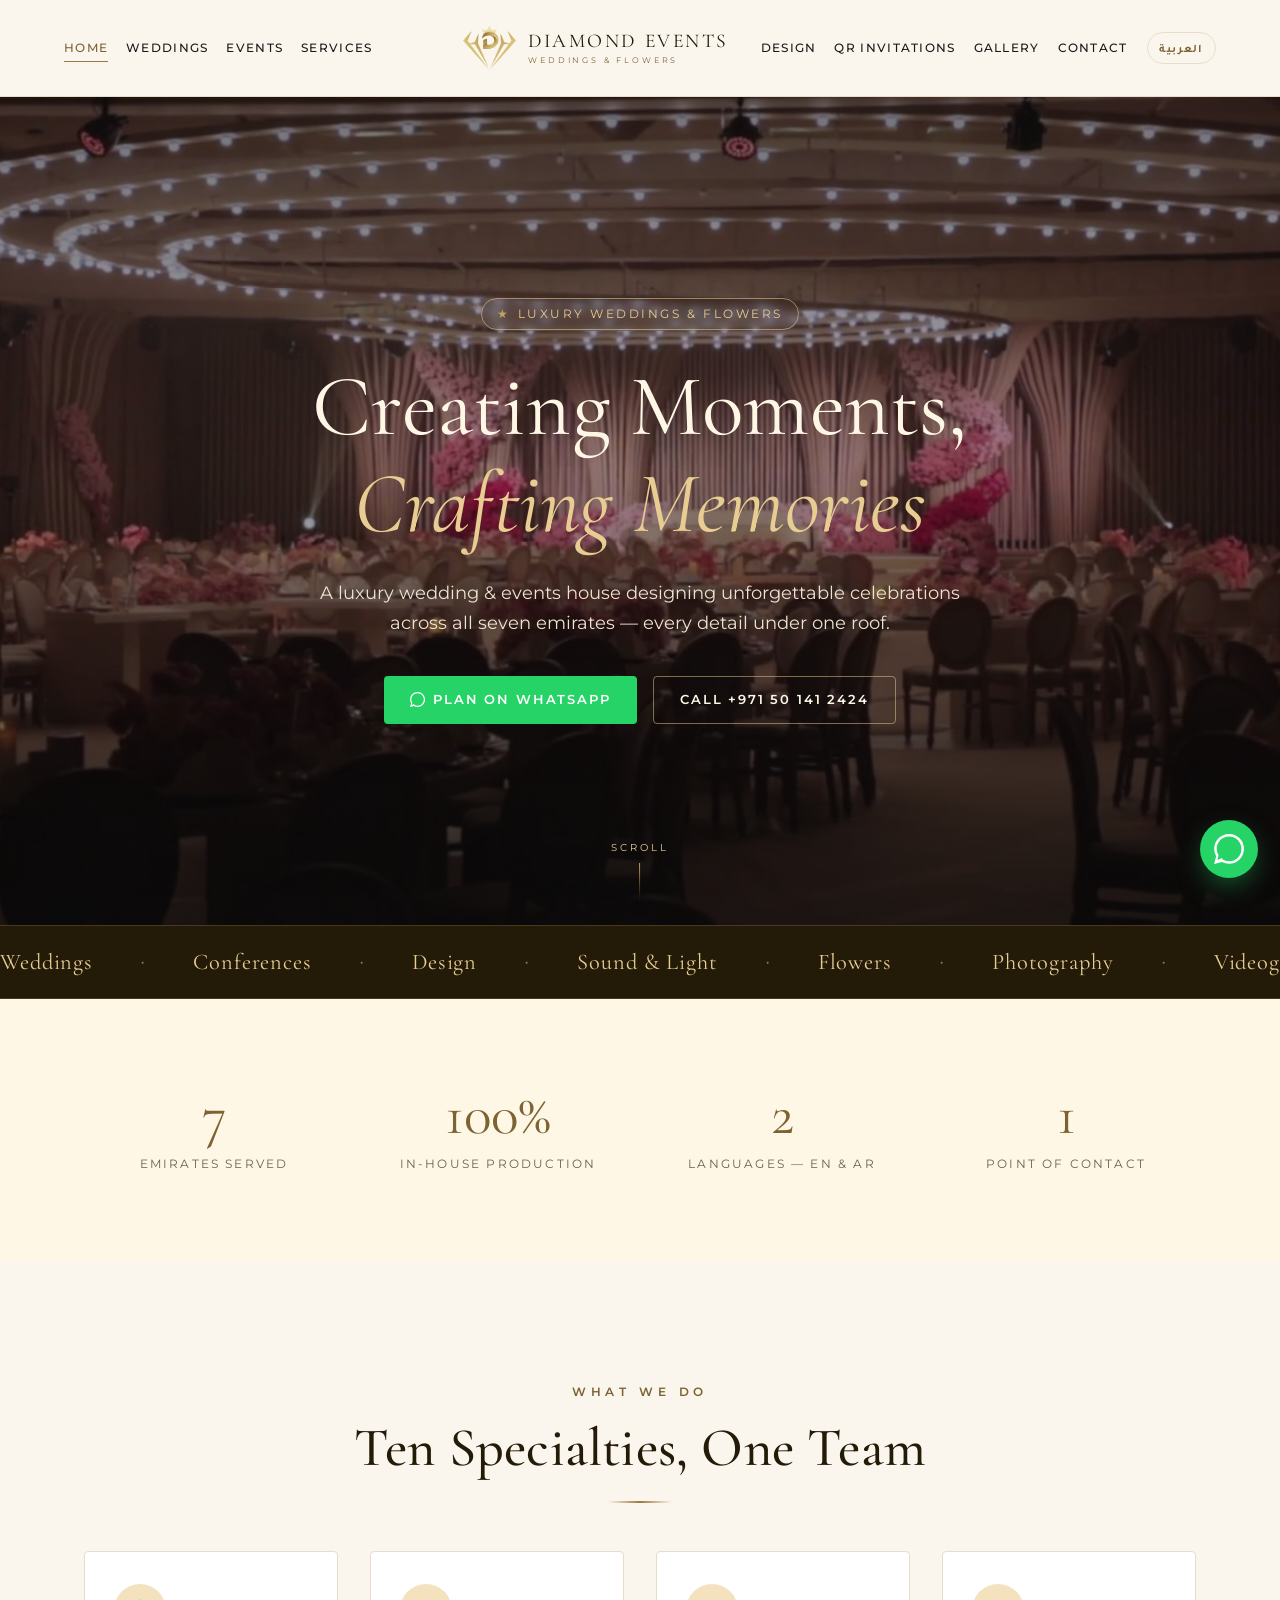
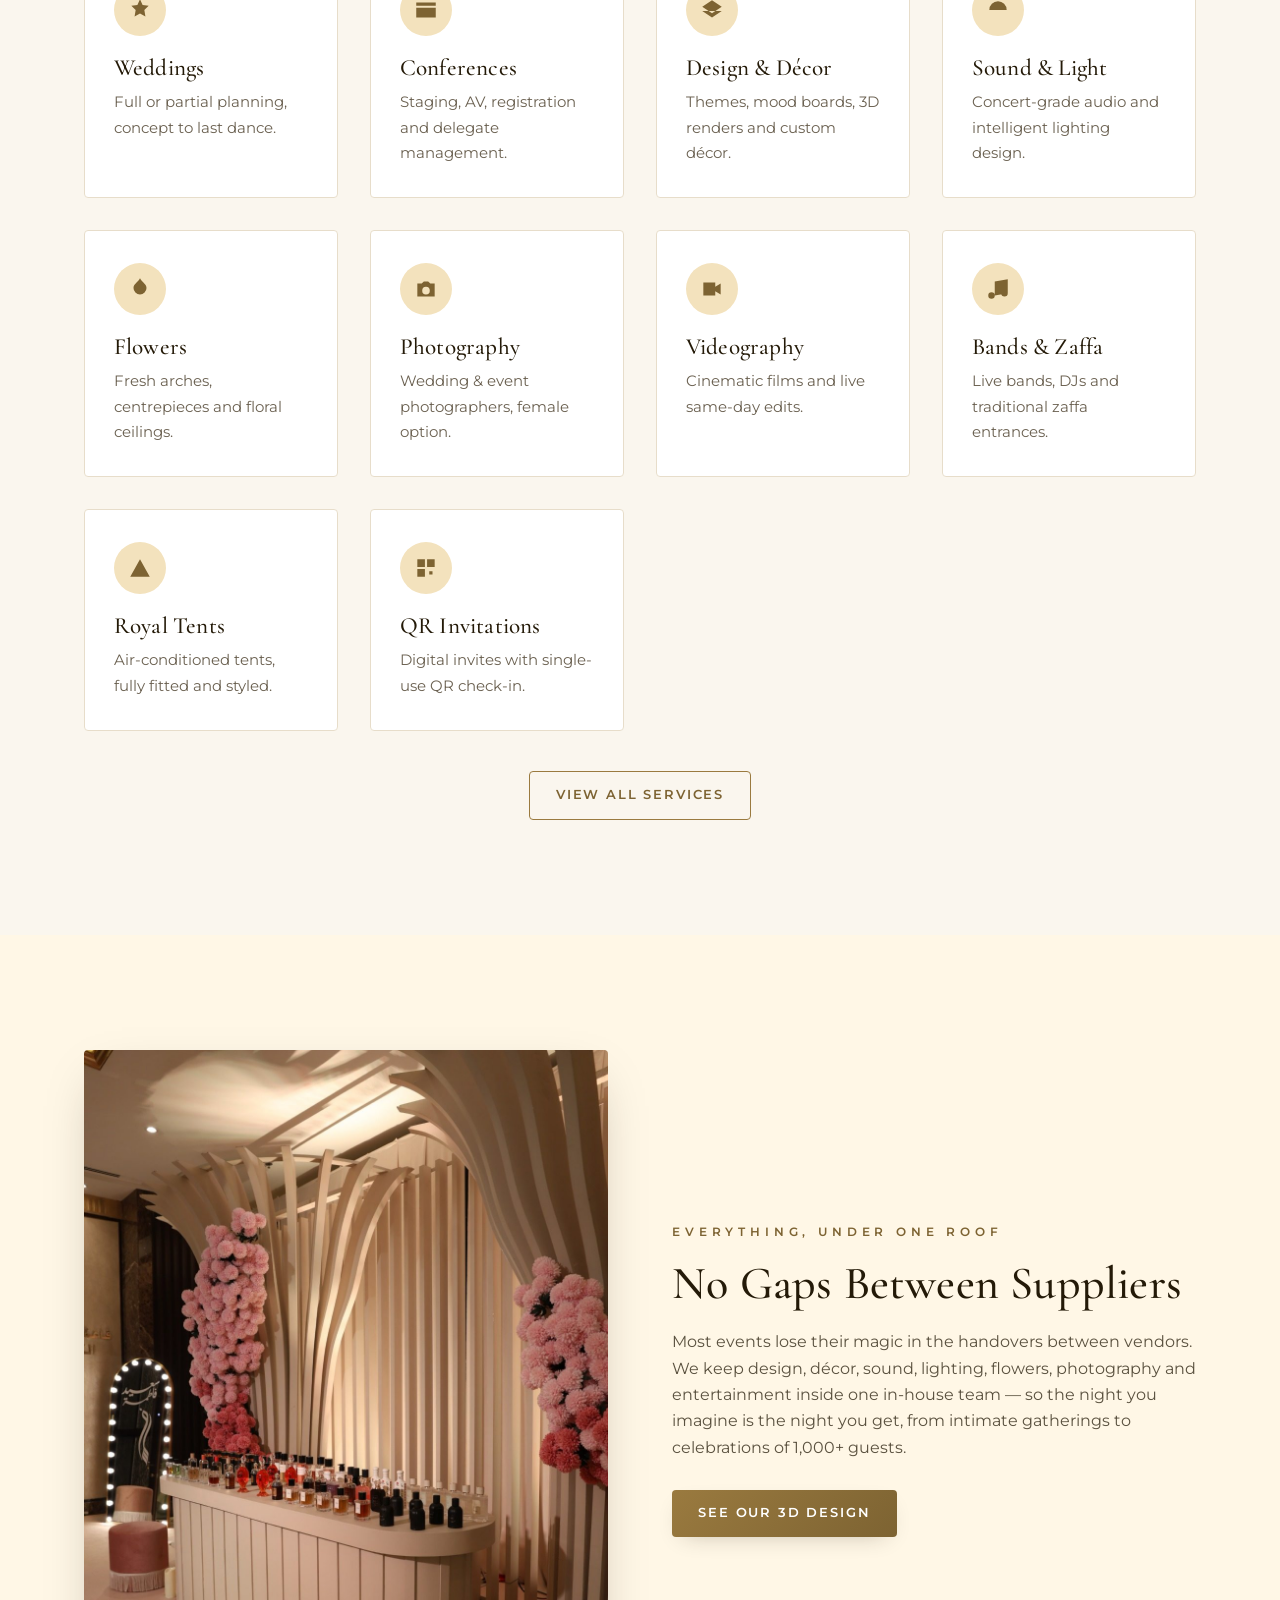
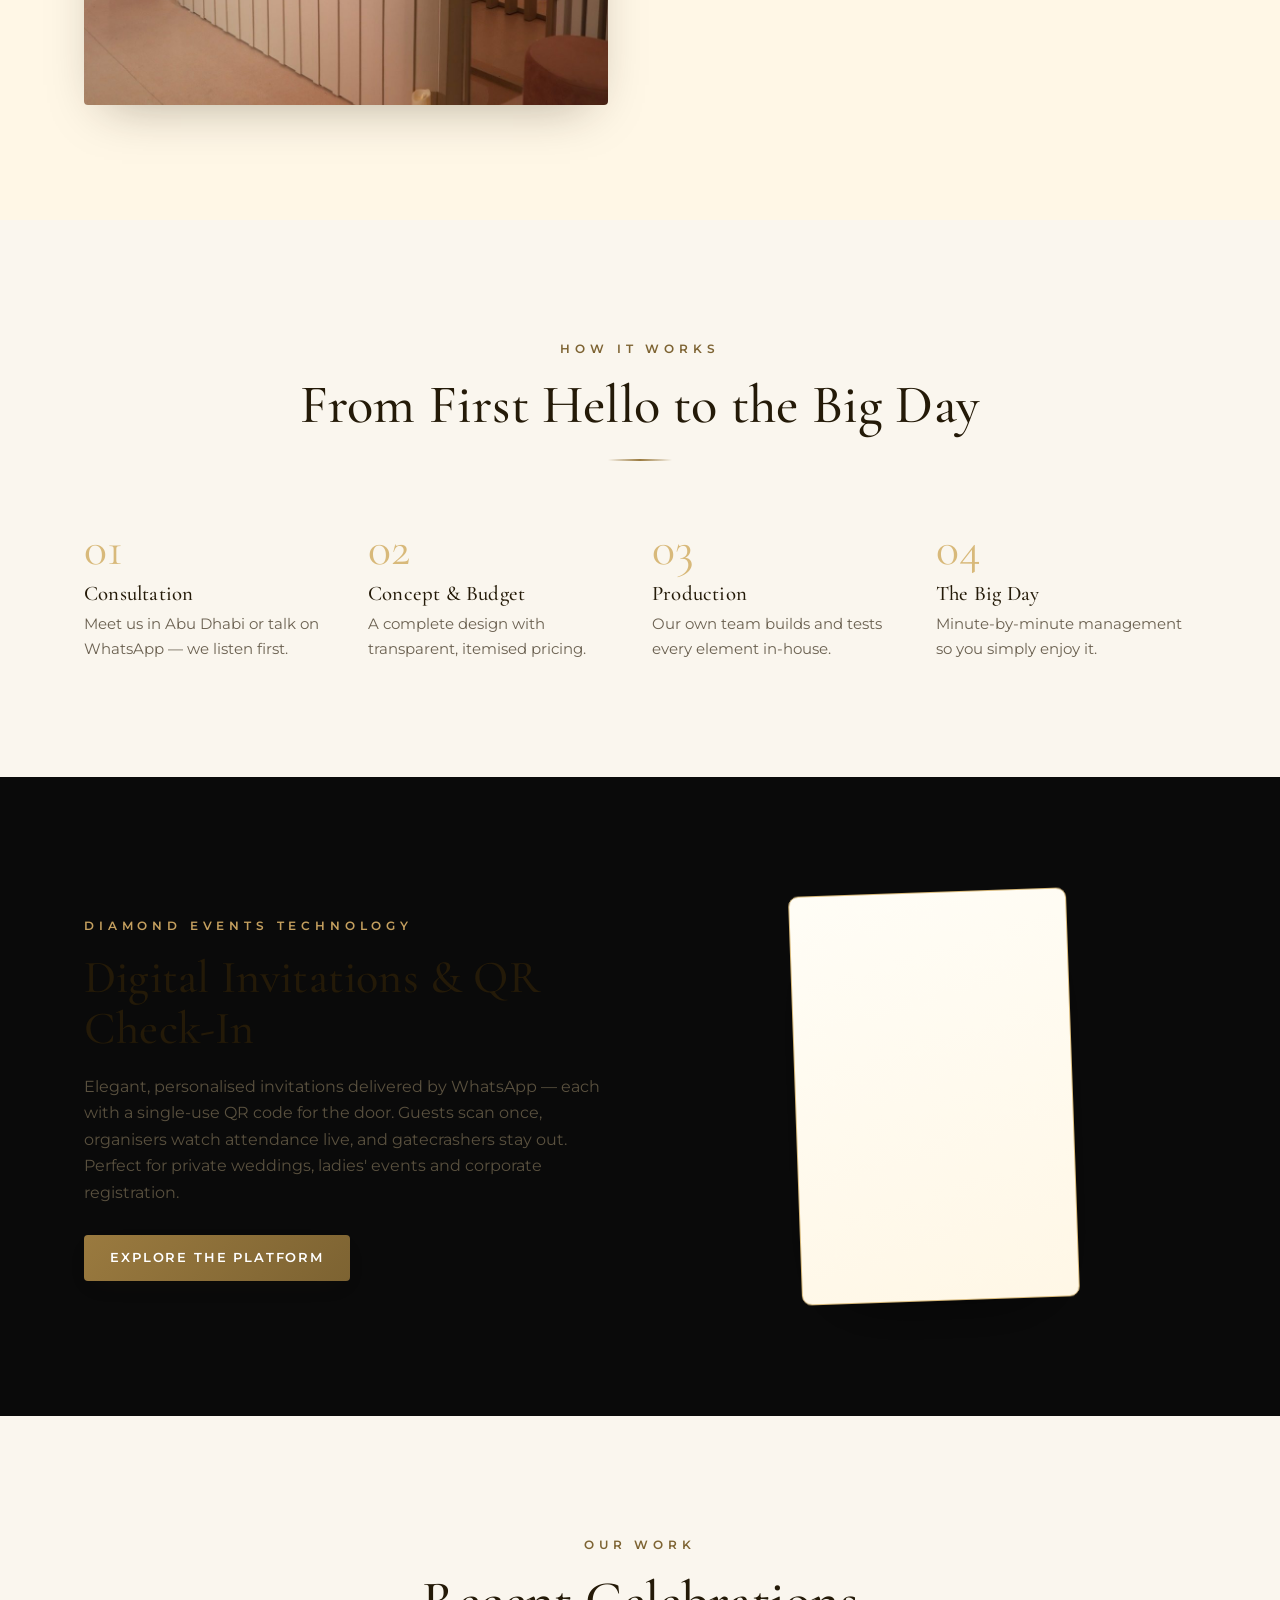
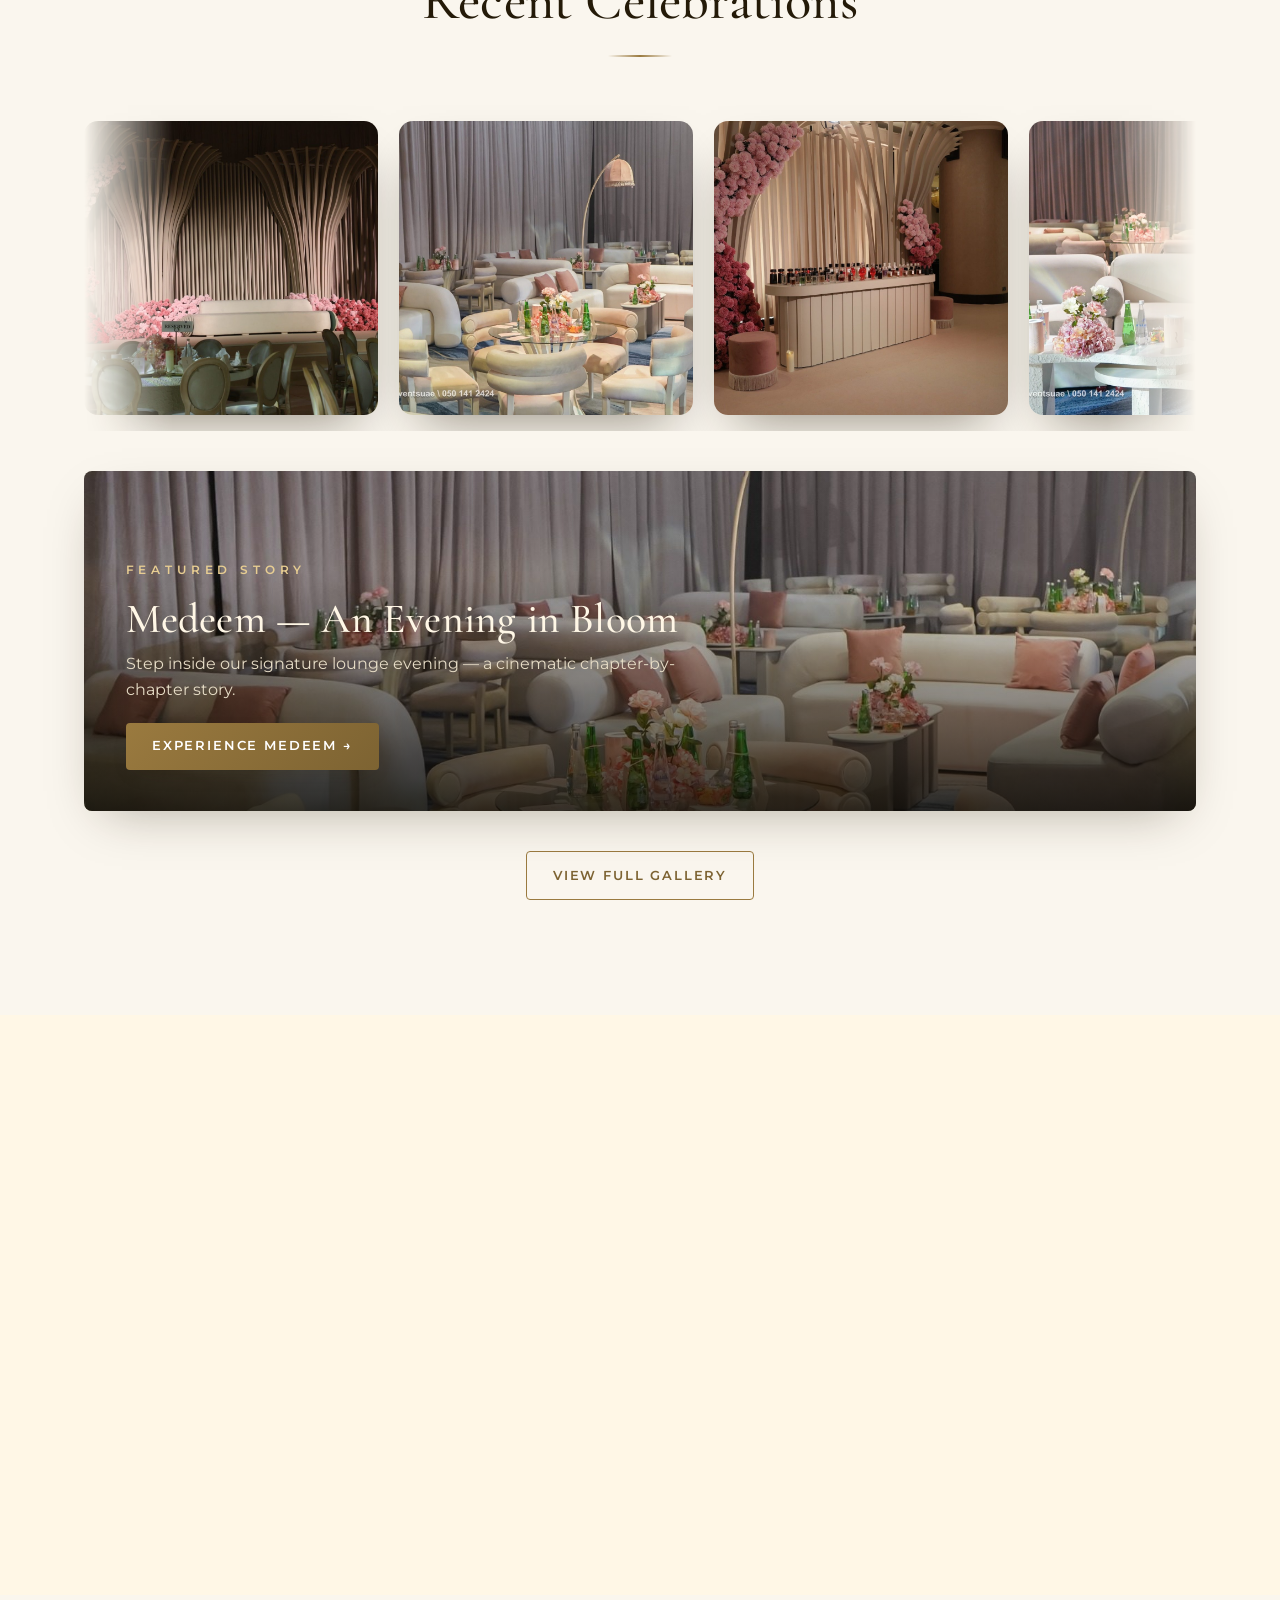
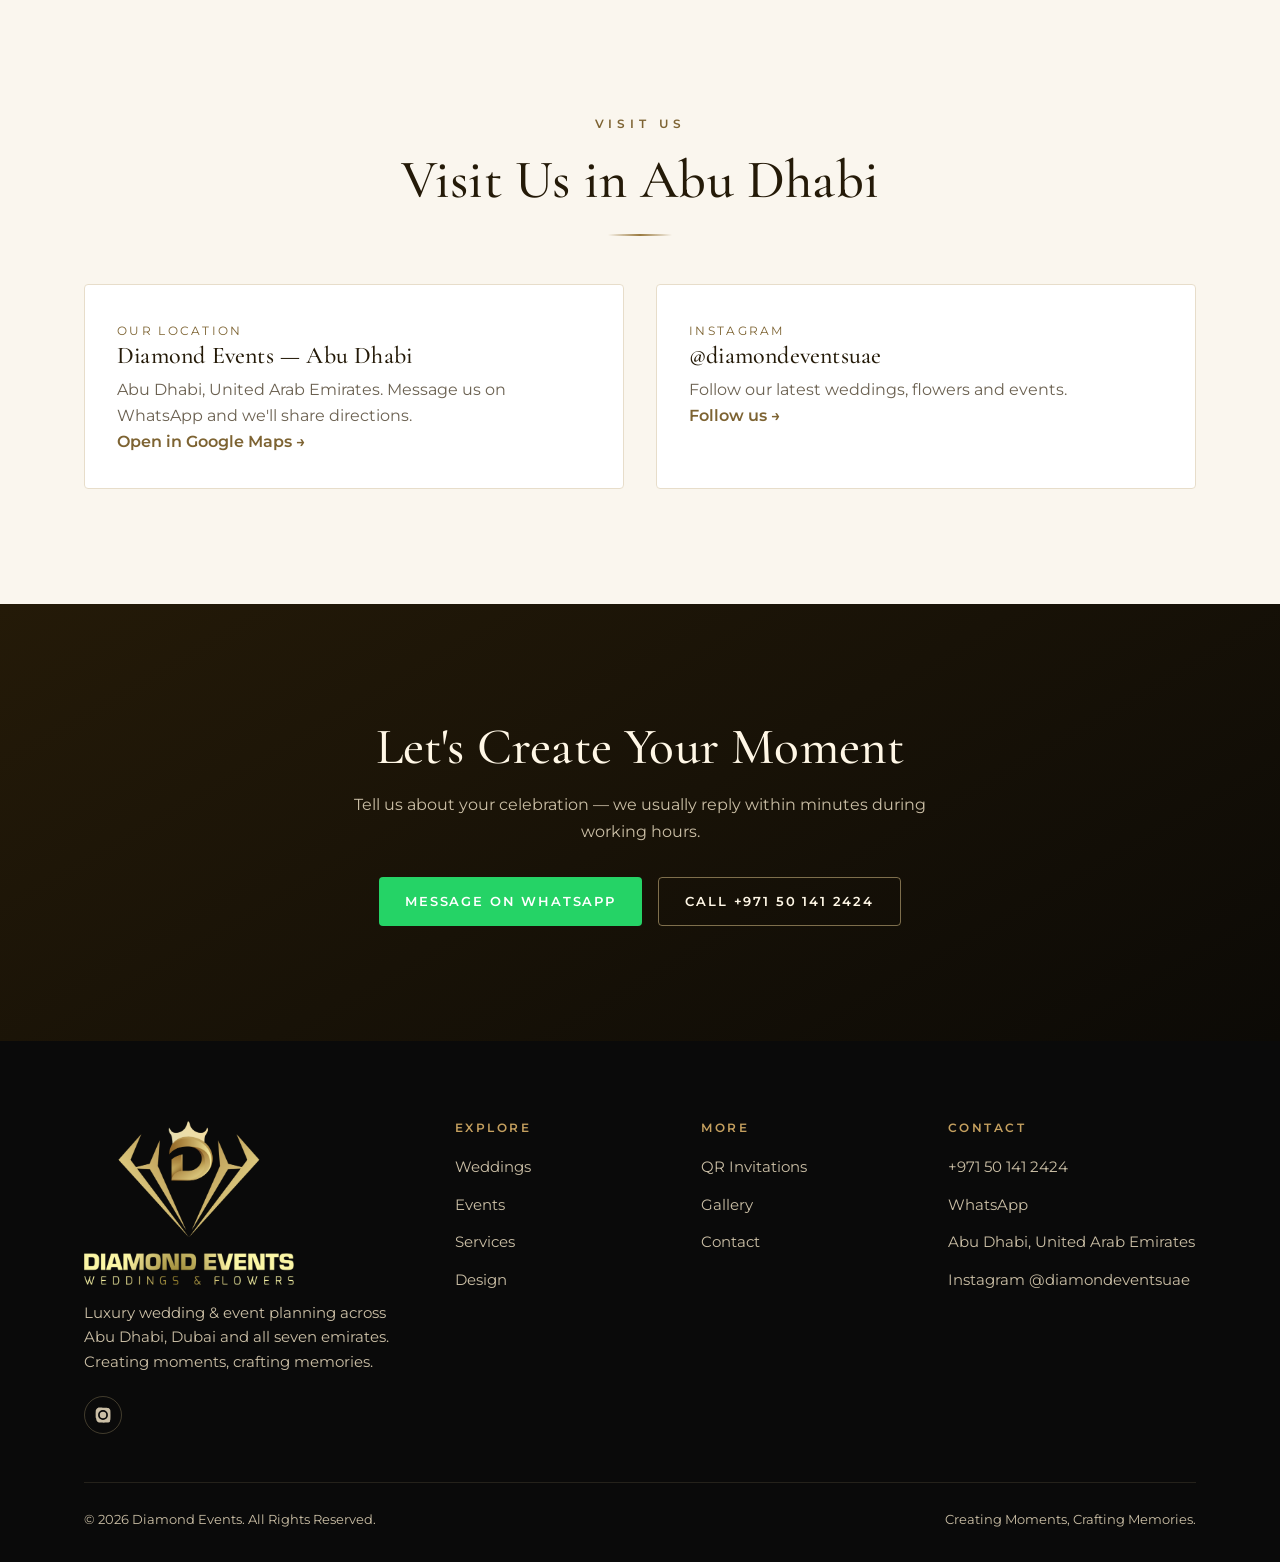
==== index.html @ 6c9101d2 "Photo reel, services showcase, contact number update - Update phone/WhatsApp everywhere to +971 50 1" ====
<!DOCTYPE html>
<html lang="en" dir="ltr">
<head>
  <meta charset="UTF-8">
  <meta name="viewport" content="width=device-width, initial-scale=1.0">
  <title>Diamond Events | Luxury Weddings & Flowers — Abu Dhabi & Dubai</title>
  <meta name="description" content="Diamond Events is a luxury wedding & events house — full planning, design, décor, flowers, sound & light, entertainment and royal tents across the UAE. Call or WhatsApp today.">
  <meta property="og:title" content="Diamond Events | Luxury Weddings & Flowers">
  <meta property="og:description" content="Creating moments, crafting memories. Luxury weddings & events across the UAE.">
  <meta property="og:type" content="website">
  <link rel="preconnect" href="https://fonts.googleapis.com">
  <link rel="preconnect" href="https://fonts.gstatic.com" crossorigin>
  <link href="https://fonts.googleapis.com/css2?family=Cormorant+Garamond:ital,wght@0,300;0,400;0,500;0,600;1,300;1,400&family=Montserrat:wght@300;400;500;600;700&family=Amiri:ital,wght@0,400;0,700;1,400&family=Tajawal:wght@300;400;500;700&display=swap" rel="stylesheet">
  <link rel="icon" type="image/png" href="assets/img/logo/favicon.png">
  <link rel="stylesheet" href="assets/css/styles.css">
</head>
<body>

  <!-- ============================ HEADER ============================ -->
  <header class="header">
    <div class="container header__inner">
      <nav class="nav nav--left" aria-label="Primary left">
        <ul class="nav__list">
          <li><a class="nav__link" href="index.html" aria-current="page" data-ar><span class="lang-en">Home</span><span class="lang-ar">الرئيسية</span></a></li>
          <li><a class="nav__link" href="weddings.html" data-ar><span class="lang-en">Weddings</span><span class="lang-ar">حفلات الزفاف</span></a></li>
          <li><a class="nav__link" href="events.html" data-ar><span class="lang-en">Events</span><span class="lang-ar">المناسبات</span></a></li>
          <li><a class="nav__link" href="services.html" data-ar><span class="lang-en">Services</span><span class="lang-ar">الخدمات</span></a></li>
        </ul>
      </nav>

      <a class="brand" href="index.html" aria-label="Diamond Events home">
        <img class="brand__logo" src="assets/img/logo/logo-mark.png" alt="Diamond Events">
        <span class="brand__text">
          <span class="brand__word">Diamond Events</span>
          <span class="brand__tag" data-ar><span class="lang-en">Weddings &amp; Flowers</span><span class="lang-ar">للمناسبات والزهور</span></span>
        </span>
      </a>

      <nav class="nav nav--right" aria-label="Primary right">
        <ul class="nav__list">
          <li><a class="nav__link" href="design.html" data-ar><span class="lang-en">Design</span><span class="lang-ar">التصميم</span></a></li>
          <li><a class="nav__link" href="qr-invitations.html" data-ar><span class="lang-en">QR Invitations</span><span class="lang-ar">الدعوات الرقمية</span></a></li>
          <li><a class="nav__link" href="gallery.html" data-ar><span class="lang-en">Gallery</span><span class="lang-ar">المعرض</span></a></li>
          <li><a class="nav__link" href="contact.html" data-ar><span class="lang-en">Contact</span><span class="lang-ar">تواصل</span></a></li>
        </ul>
      </nav>

      <div class="header__actions">
        <button class="lang-toggle" data-lang-toggle aria-label="Switch language">العربية</button>
        <button class="nav-toggle" aria-label="Menu" aria-expanded="false"><span></span><span></span><span></span></button>
      </div>
    </div>
  </header>

  <!-- Mobile drawer -->
  <div class="nav-drawer" aria-label="Mobile navigation">
    <ul>
      <li><a href="index.html" data-ar><span class="lang-en">Home</span><span class="lang-ar">الرئيسية</span></a></li>
      <li><a href="weddings.html" data-ar><span class="lang-en">Weddings</span><span class="lang-ar">حفلات الزفاف</span></a></li>
      <li><a href="events.html" data-ar><span class="lang-en">Events</span><span class="lang-ar">المناسبات</span></a></li>
      <li><a href="services.html" data-ar><span class="lang-en">Services</span><span class="lang-ar">الخدمات</span></a></li>
      <li><a href="design.html" data-ar><span class="lang-en">Design</span><span class="lang-ar">التصميم</span></a></li>
      <li><a href="qr-invitations.html" data-ar><span class="lang-en">QR Invitations</span><span class="lang-ar">الدعوات الرقمية</span></a></li>
      <li><a href="gallery.html" data-ar><span class="lang-en">Gallery</span><span class="lang-ar">المعرض</span></a></li>
      <li><a href="contact.html" data-ar><span class="lang-en">Contact</span><span class="lang-ar">تواصل</span></a></li>
    </ul>
  </div>

  <!-- ============================ HERO ============================ -->
  <section class="hero">
    <div class="hero__media">
      <video autoplay muted loop playsinline poster="assets/img/hero/hero-poster.jpg">
        <source src="assets/video/hero.mp4" type="video/mp4">
      </video>
    </div>
    <div class="container hero__inner">
      <span class="hero__badge" data-ar><span class="lang-en">Luxury Weddings &amp; Flowers</span><span class="lang-ar">أعراس وزهور فاخرة</span></span>
      <h1 data-ar>
        <span class="lang-en">Creating Moments,<br><em>Crafting Memories</em></span>
        <span class="lang-ar">نصنع اللحظات،<br><em>ونحفظ الذكريات</em></span>
      </h1>
      <p class="hero__sub" data-ar>
        <span class="lang-en">A luxury wedding &amp; events house designing unforgettable celebrations across all seven emirates — every detail under one roof.</span>
        <span class="lang-ar">دار فاخرة لتنظيم حفلات الزفاف والمناسبات، نصمّم احتفالات لا تُنسى في جميع الإمارات السبع — كل التفاصيل تحت سقف واحد.</span>
      </p>
      <div class="cta-row">
        <a class="btn btn--whatsapp" href="https://wa.me/971501412424" target="_blank" rel="noopener">
          <svg class="icon" viewBox="0 0 24 24"><path d="M.057 24l1.687-6.163a11.867 11.867 0 01-1.587-5.945C.16 5.335 5.495 0 12.05 0a11.82 11.82 0 018.413 3.488 11.82 11.82 0 013.48 8.414c-.003 6.557-5.338 11.892-11.893 11.892a11.9 11.9 0 01-5.688-1.448L.057 24zm6.597-3.807c1.676.995 3.276 1.591 5.392 1.592 5.448 0 9.886-4.434 9.889-9.885.002-5.462-4.415-9.89-9.881-9.892-5.452 0-9.887 4.434-9.889 9.884a9.86 9.86 0 001.51 5.26l-.999 3.648 3.978-1.607z"/></svg>
          <span data-ar><span class="lang-en">Plan on WhatsApp</span><span class="lang-ar">خطّط عبر واتساب</span></span>
        </a>
        <a class="btn btn--light" href="tel:+971501412424">
          <span data-ar><span class="lang-en">Call +971 50 141 2424</span><span class="lang-ar">اتصل 2424 141 50 971+</span></span>
        </a>
      </div>
    </div>
    <span class="scroll-cue" data-ar><span class="lang-en">Scroll</span><span class="lang-ar">مرّر</span></span>
  </section>

  <!-- ============================ MARQUEE ============================ -->
  <div class="marquee" aria-hidden="true">
    <div class="marquee__track">
      <span class="marquee__item">Weddings</span><span class="marquee__item">Conferences</span><span class="marquee__item">Design</span><span class="marquee__item">Sound &amp; Light</span><span class="marquee__item">Flowers</span><span class="marquee__item">Photography</span><span class="marquee__item">Videography</span><span class="marquee__item">Zaffa &amp; Bands</span><span class="marquee__item">Royal Tents</span><span class="marquee__item">QR Invitations</span>
      <span class="marquee__item">Weddings</span><span class="marquee__item">Conferences</span><span class="marquee__item">Design</span><span class="marquee__item">Sound &amp; Light</span><span class="marquee__item">Flowers</span><span class="marquee__item">Photography</span><span class="marquee__item">Videography</span><span class="marquee__item">Zaffa &amp; Bands</span><span class="marquee__item">Royal Tents</span><span class="marquee__item">QR Invitations</span>
    </div>
  </div>

  <!-- ============================ STATS ============================ -->
  <section class="section section--tight bg-cream">
    <div class="container">
      <div class="stats">
        <div class="stat reveal"><div class="stat__num"><span data-count="7">7</span></div><div class="stat__label" data-ar><span class="lang-en">Emirates Served</span><span class="lang-ar">إمارات نخدمها</span></div></div>
        <div class="stat reveal"><div class="stat__num"><span data-count="100" data-suffix="%">100%</span></div><div class="stat__label" data-ar><span class="lang-en">In-House Production</span><span class="lang-ar">إنتاج داخلي</span></div></div>
        <div class="stat reveal"><div class="stat__num"><span data-count="2">2</span></div><div class="stat__label" data-ar><span class="lang-en">Languages — EN &amp; AR</span><span class="lang-ar">لغتان — عربي وإنجليزي</span></div></div>
        <div class="stat reveal"><div class="stat__num"><span data-count="1">1</span></div><div class="stat__label" data-ar><span class="lang-en">Point of Contact</span><span class="lang-ar">نقطة تواصل واحدة</span></div></div>
      </div>
    </div>
  </section>

  <!-- ============================ SERVICES GRID ============================ -->
  <section class="section" id="services">
    <div class="container">
      <div class="center reveal">
        <span class="eyebrow" data-ar><span class="lang-en">What We Do</span><span class="lang-ar">ماذا نقدّم</span></span>
        <h2 class="section-title" data-ar><span class="lang-en">Ten Specialties, One Team</span><span class="lang-ar">عشر تخصصات، فريق واحد</span></h2>
        <div class="divider"></div>
      </div>

      <div class="grid grid--4" style="margin-top:3rem">
        <!-- card template repeated -->
        <article class="card reveal"><div class="card__icon"><svg viewBox="0 0 24 24"><path d="M12 2l2.4 5.4L20 8l-4 4 1 6-5-2.8L7 18l1-6-4-4 5.6-.6z"/></svg></div><h3 data-ar><span class="lang-en">Weddings</span><span class="lang-ar">حفلات الزفاف</span></h3><p data-ar><span class="lang-en">Full or partial planning, concept to last dance.</span><span class="lang-ar">تخطيط كامل أو جزئي من الفكرة حتى آخر رقصة.</span></p></article>
        <article class="card reveal"><div class="card__icon"><svg viewBox="0 0 24 24"><path d="M3 5h18v3H3zm0 5h18v9H3z"/></svg></div><h3 data-ar><span class="lang-en">Conferences</span><span class="lang-ar">المؤتمرات</span></h3><p data-ar><span class="lang-en">Staging, AV, registration and delegate management.</span><span class="lang-ar">المنصات والصوتيات والتسجيل وإدارة الضيوف.</span></p></article>
        <article class="card reveal"><div class="card__icon"><svg viewBox="0 0 24 24"><path d="M12 3l9 6-9 6-9-6zM3 13l9 6 9-6"/></svg></div><h3 data-ar><span class="lang-en">Design &amp; Décor</span><span class="lang-ar">التصميم والديكور</span></h3><p data-ar><span class="lang-en">Themes, mood boards, 3D renders and custom décor.</span><span class="lang-ar">الثيمات واللوحات المزاجية والتصاميم ثلاثية الأبعاد.</span></p></article>
        <article class="card reveal"><div class="card__icon"><svg viewBox="0 0 24 24"><path d="M4 12a8 8 0 0116 0M7 12a5 5 0 0110 0M10 12a2 2 0 014 0"/></svg></div><h3 data-ar><span class="lang-en">Sound &amp; Light</span><span class="lang-ar">الصوت والإضاءة</span></h3><p data-ar><span class="lang-en">Concert-grade audio and intelligent lighting design.</span><span class="lang-ar">صوتيات احترافية وإضاءة ذكية متكاملة.</span></p></article>
        <article class="card reveal"><div class="card__icon"><svg viewBox="0 0 24 24"><path d="M12 2c2 4 6 5 6 9a6 6 0 01-12 0c0-4 4-5 6-9z"/></svg></div><h3 data-ar><span class="lang-en">Flowers</span><span class="lang-ar">الزهور</span></h3><p data-ar><span class="lang-en">Fresh arches, centrepieces and floral ceilings.</span><span class="lang-ar">أقواس ومنسقات وأسقف من الزهور الطبيعية.</span></p></article>
        <article class="card reveal"><div class="card__icon"><svg viewBox="0 0 24 24"><path d="M4 7h4l2-2h4l2 2h4v12H4zM12 17a3.5 3.5 0 100-7 3.5 3.5 0 000 7z"/></svg></div><h3 data-ar><span class="lang-en">Photography</span><span class="lang-ar">التصوير</span></h3><p data-ar><span class="lang-en">Wedding &amp; event photographers, female option.</span><span class="lang-ar">مصورون للأعراس والمناسبات، مع خيار مصوّرات.</span></p></article>
        <article class="card reveal"><div class="card__icon"><svg viewBox="0 0 24 24"><path d="M4 6h11v12H4zM15 10l5-3v10l-5-3z"/></svg></div><h3 data-ar><span class="lang-en">Videography</span><span class="lang-ar">التصوير المرئي</span></h3><p data-ar><span class="lang-en">Cinematic films and live same-day edits.</span><span class="lang-ar">أفلام سينمائية ومونتاج فوري يُعرض في الحفل.</span></p></article>
        <article class="card reveal"><div class="card__icon"><svg viewBox="0 0 24 24"><path d="M9 18V5l12-2v13M9 18a3 3 0 11-6 0 3 3 0 016 0zm12-2a3 3 0 11-6 0 3 3 0 016 0z"/></svg></div><h3 data-ar><span class="lang-en">Bands &amp; Zaffa</span><span class="lang-ar">الفرق والزفّة</span></h3><p data-ar><span class="lang-en">Live bands, DJs and traditional zaffa entrances.</span><span class="lang-ar">فرق حية ودي جي وزفّات تقليدية مميزة.</span></p></article>
        <article class="card reveal"><div class="card__icon"><svg viewBox="0 0 24 24"><path d="M3 20l9-16 9 16zM12 8v6"/></svg></div><h3 data-ar><span class="lang-en">Royal Tents</span><span class="lang-ar">الخيام الملكية</span></h3><p data-ar><span class="lang-en">Air-conditioned tents, fully fitted and styled.</span><span class="lang-ar">خيام مكيّفة مجهّزة ومنسّقة بالكامل.</span></p></article>
        <article class="card reveal"><div class="card__icon"><svg viewBox="0 0 24 24"><path d="M4 4h7v7H4zm9 0h7v7h-7zM4 13h7v7H4zm11 2h3v3h-3z"/></svg></div><h3 data-ar><span class="lang-en">QR Invitations</span><span class="lang-ar">الدعوات الرقمية</span></h3><p data-ar><span class="lang-en">Digital invites with single-use QR check-in.</span><span class="lang-ar">دعوات رقمية برموز دخول تُستخدم مرة واحدة.</span></p></article>
      </div>
      <div class="center" style="margin-top:2.5rem">
        <a class="btn btn--ghost" href="services.html" data-ar><span class="lang-en">View All Services</span><span class="lang-ar">عرض كل الخدمات</span></a>
      </div>
    </div>
  </section>

  <!-- ============================ UNDER ONE ROOF ============================ -->
  <section class="section bg-cream">
    <div class="container split">
      <div class="split__media reveal"><img src="assets/img/gallery/beach-rotana/beach-rotana-02.jpg" alt="Floral arch and favours bar styled by Diamond Events at Beach Rotana" loading="lazy"></div>
      <div class="reveal">
        <span class="eyebrow" data-ar><span class="lang-en">Everything, Under One Roof</span><span class="lang-ar">كل شيء تحت سقف واحد</span></span>
        <h2 data-ar><span class="lang-en">No Gaps Between Suppliers</span><span class="lang-ar">لا فجوات بين المورّدين</span></h2>
        <p data-ar>
          <span class="lang-en">Most events lose their magic in the handovers between vendors. We keep design, décor, sound, lighting, flowers, photography and entertainment inside one in-house team — so the night you imagine is the night you get, from intimate gatherings to celebrations of 1,000+ guests.</span>
          <span class="lang-ar">تفقد معظم المناسبات سحرها في الانتقال بين المورّدين. نحتفظ بالتصميم والديكور والصوت والإضاءة والزهور والتصوير والترفيه ضمن فريق واحد — لتكون الليلة التي تتخيّلها هي الليلة التي تعيشها، من اللقاءات الصغيرة إلى احتفالات تتجاوز 1000 ضيف.</span>
        </p>
        <div class="cta-row" style="margin-top:1.8rem">
          <a class="btn btn--gold" href="design.html" data-ar><span class="lang-en">See Our 3D Design</span><span class="lang-ar">شاهد التصميم ثلاثي الأبعاد</span></a>
        </div>
      </div>
    </div>
  </section>

  <!-- ============================ HOW IT WORKS ============================ -->
  <section class="section">
    <div class="container">
      <div class="center reveal">
        <span class="eyebrow" data-ar><span class="lang-en">How It Works</span><span class="lang-ar">كيف نعمل</span></span>
        <h2 class="section-title" data-ar><span class="lang-en">From First Hello to the Big Day</span><span class="lang-ar">من أول لقاء حتى اليوم الكبير</span></h2>
        <div class="divider"></div>
      </div>
      <div class="steps" style="margin-top:3rem">
        <div class="step reveal"><h3 data-ar><span class="lang-en">Consultation</span><span class="lang-ar">الاستشارة</span></h3><p data-ar><span class="lang-en">Meet us in Abu Dhabi or talk on WhatsApp — we listen first.</span><span class="lang-ar">قابلنا في أبوظبي أو عبر واتساب — نستمع إليك أولاً.</span></p></div>
        <div class="step reveal"><h3 data-ar><span class="lang-en">Concept &amp; Budget</span><span class="lang-ar">الفكرة والميزانية</span></h3><p data-ar><span class="lang-en">A complete design with transparent, itemised pricing.</span><span class="lang-ar">تصميم متكامل بأسعار شفافة ومفصّلة.</span></p></div>
        <div class="step reveal"><h3 data-ar><span class="lang-en">Production</span><span class="lang-ar">التنفيذ</span></h3><p data-ar><span class="lang-en">Our own team builds and tests every element in-house.</span><span class="lang-ar">فريقنا يبني ويختبر كل عنصر داخلياً.</span></p></div>
        <div class="step reveal"><h3 data-ar><span class="lang-en">The Big Day</span><span class="lang-ar">اليوم الكبير</span></h3><p data-ar><span class="lang-en">Minute-by-minute management so you simply enjoy it.</span><span class="lang-ar">إدارة دقيقة بدقيقة لتستمتع أنت فقط.</span></p></div>
      </div>
    </div>
  </section>

  <!-- ============================ QR FEATURE ============================ -->
  <section class="section bg-dark">
    <div class="container split split--rev">
      <div class="split__media reveal" style="aspect-ratio:auto;box-shadow:none;overflow:visible;display:grid;place-items:center">
        <div class="invite-card" style="transform:rotate(-2deg)">
          <img class="mark" src="assets/img/logo/logo-mark.png" alt="">
          <div class="inv-eyebrow" data-ar><span class="lang-en">You Are Invited</span><span class="lang-ar">أنتم مدعوون</span></div>
          <h4>Sara &amp; Ahmed</h4>
          <div class="inv-date" data-ar><span class="lang-en">Thursday · 8:00 PM · Abu Dhabi</span><span class="lang-ar">الخميس · ٨ مساءً · أبوظبي</span></div>
          <img class="inv-qr" src="assets/img/qr/demo-qr.png" alt="Demo QR invitation code — scan to message Diamond Events" loading="lazy">
          <div class="inv-note" data-ar><span class="lang-en">Scans once. Then it's done.</span><span class="lang-ar">يُمسح مرة واحدة فقط.</span></div>
        </div>
      </div>
      <div class="reveal">
        <span class="eyebrow" data-ar><span class="lang-en">Diamond Events Technology</span><span class="lang-ar">تقنية دايموند إيفنتس</span></span>
        <h2 data-ar><span class="lang-en">Digital Invitations &amp; QR Check-In</span><span class="lang-ar">دعوات رقمية وتسجيل دخول بالرمز</span></h2>
        <p data-ar>
          <span class="lang-en">Elegant, personalised invitations delivered by WhatsApp — each with a single-use QR code for the door. Guests scan once, organisers watch attendance live, and gatecrashers stay out. Perfect for private weddings, ladies' events and corporate registration.</span>
          <span class="lang-ar">دعوات أنيقة ومخصّصة تُرسل عبر واتساب — لكل دعوة رمز QR يُستخدم مرة واحدة عند الباب. يمسح الضيوف الرمز مرة واحدة، ويتابع المنظّمون الحضور مباشرة. مثالية لحفلات الزفاف الخاصة وحفلات السيدات وتسجيل الشركات.</span>
        </p>
        <div class="cta-row" style="margin-top:1.8rem">
          <a class="btn btn--gold" href="qr-invitations.html" data-ar><span class="lang-en">Explore the Platform</span><span class="lang-ar">اكتشف المنصة</span></a>
        </div>
      </div>
    </div>
  </section>

  <!-- ============================ PORTFOLIO ============================ -->
  <section class="section">
    <div class="container">
      <div class="center reveal">
        <span class="eyebrow" data-ar><span class="lang-en">Our Work</span><span class="lang-ar">أعمالنا</span></span>
        <h2 class="section-title" data-ar><span class="lang-en">Recent Celebrations</span><span class="lang-ar">احتفالات حديثة</span></h2>
        <div class="divider"></div>
      </div>
      <div class="reel reveal" style="margin-top:3rem" aria-label="Portfolio film strip">
        <div class="reel__track"><div class="reel__item"><img src="assets/img/gallery/beach-rotana/beach-rotana-01.jpg" alt="Diamond Events celebration" loading="lazy"></div><div class="reel__item"><img src="assets/img/gallery/medeem/medeem-12.jpg" alt="Diamond Events celebration" loading="lazy"></div><div class="reel__item"><img src="assets/img/gallery/beach-rotana/beach-rotana-08.jpg" alt="Diamond Events celebration" loading="lazy"></div><div class="reel__item"><img src="assets/img/gallery/medeem/medeem-02.jpg" alt="Diamond Events celebration" loading="lazy"></div><div class="reel__item"><img src="assets/img/gallery/beach-rotana/beach-rotana-12.jpg" alt="Diamond Events celebration" loading="lazy"></div><div class="reel__item"><img src="assets/img/gallery/medeem/medeem-05.jpg" alt="Diamond Events celebration" loading="lazy"></div><div class="reel__item"><img src="assets/img/gallery/beach-rotana/beach-rotana-04.jpg" alt="Diamond Events celebration" loading="lazy"></div><div class="reel__item"><img src="assets/img/gallery/medeem/medeem-01.jpg" alt="Diamond Events celebration" loading="lazy"></div><div class="reel__item"><img src="assets/img/gallery/beach-rotana/beach-rotana-13.jpg" alt="Diamond Events celebration" loading="lazy"></div><div class="reel__item"><img src="assets/img/gallery/medeem/medeem-04.jpg" alt="Diamond Events celebration" loading="lazy"></div><div class="reel__item"><img src="assets/img/gallery/beach-rotana/beach-rotana-06.jpg" alt="Diamond Events celebration" loading="lazy"></div><div class="reel__item"><img src="assets/img/gallery/medeem/medeem-08.jpg" alt="Diamond Events celebration" loading="lazy"></div><div class="reel__item"><img src="assets/img/gallery/beach-rotana/beach-rotana-20.jpg" alt="Diamond Events celebration" loading="lazy"></div><div class="reel__item"><img src="assets/img/gallery/medeem/medeem-11.jpg" alt="Diamond Events celebration" loading="lazy"></div><div class="reel__item"><img src="assets/img/gallery/beach-rotana/beach-rotana-14.jpg" alt="Diamond Events celebration" loading="lazy"></div><div class="reel__item"><img src="assets/img/gallery/medeem/medeem-13.jpg" alt="Diamond Events celebration" loading="lazy"></div><div class="reel__item"><img src="assets/img/gallery/beach-rotana/beach-rotana-01.jpg" alt="Diamond Events celebration" loading="lazy"></div><div class="reel__item"><img src="assets/img/gallery/medeem/medeem-12.jpg" alt="Diamond Events celebration" loading="lazy"></div><div class="reel__item"><img src="assets/img/gallery/beach-rotana/beach-rotana-08.jpg" alt="Diamond Events celebration" loading="lazy"></div><div class="reel__item"><img src="assets/img/gallery/medeem/medeem-02.jpg" alt="Diamond Events celebration" loading="lazy"></div><div class="reel__item"><img src="assets/img/gallery/beach-rotana/beach-rotana-12.jpg" alt="Diamond Events celebration" loading="lazy"></div><div class="reel__item"><img src="assets/img/gallery/medeem/medeem-05.jpg" alt="Diamond Events celebration" loading="lazy"></div><div class="reel__item"><img src="assets/img/gallery/beach-rotana/beach-rotana-04.jpg" alt="Diamond Events celebration" loading="lazy"></div><div class="reel__item"><img src="assets/img/gallery/medeem/medeem-01.jpg" alt="Diamond Events celebration" loading="lazy"></div><div class="reel__item"><img src="assets/img/gallery/beach-rotana/beach-rotana-13.jpg" alt="Diamond Events celebration" loading="lazy"></div><div class="reel__item"><img src="assets/img/gallery/medeem/medeem-04.jpg" alt="Diamond Events celebration" loading="lazy"></div><div class="reel__item"><img src="assets/img/gallery/beach-rotana/beach-rotana-06.jpg" alt="Diamond Events celebration" loading="lazy"></div><div class="reel__item"><img src="assets/img/gallery/medeem/medeem-08.jpg" alt="Diamond Events celebration" loading="lazy"></div><div class="reel__item"><img src="assets/img/gallery/beach-rotana/beach-rotana-20.jpg" alt="Diamond Events celebration" loading="lazy"></div><div class="reel__item"><img src="assets/img/gallery/medeem/medeem-11.jpg" alt="Diamond Events celebration" loading="lazy"></div><div class="reel__item"><img src="assets/img/gallery/beach-rotana/beach-rotana-14.jpg" alt="Diamond Events celebration" loading="lazy"></div><div class="reel__item"><img src="assets/img/gallery/medeem/medeem-13.jpg" alt="Diamond Events celebration" loading="lazy"></div></div>
      </div>
      <a class="story-banner reveal" href="medeem.html" style="margin-top:2.5rem">
        <img src="assets/img/gallery/medeem/medeem-12.jpg" alt="Medeem lounge by Diamond Events" loading="lazy">
        <div class="story-banner__body">
          <span class="eyebrow" style="color:var(--gold-pale)" data-ar><span class="lang-en">Featured Story</span><span class="lang-ar">القصة المميزة</span></span>
          <h3 data-ar><span class="lang-en">Medeem — An Evening in Bloom</span><span class="lang-ar">Medeem — أمسية تتفتّح</span></h3>
          <p data-ar><span class="lang-en">Step inside our signature lounge evening — a cinematic chapter-by-chapter story.</span><span class="lang-ar">ادخل إلى أمسيتنا المميزة — قصة سينمائية تُروى فصلاً بفصل.</span></p>
          <span class="btn btn--gold" data-ar><span class="lang-en">Experience Medeem →</span><span class="lang-ar">عش تجربة Medeem ←</span></span>
        </div>
      </a>
      <div class="center" style="margin-top:2.5rem">
        <a class="btn btn--ghost" href="gallery.html" data-ar><span class="lang-en">View Full Gallery</span><span class="lang-ar">عرض المعرض كاملاً</span></a>
      </div>
    </div>
  </section>

  <!-- ============================ WHY CHOOSE ============================ -->
  <section class="section bg-cream">
    <div class="container">
      <div class="center reveal">
        <span class="eyebrow" data-ar><span class="lang-en">Why Diamond Events</span><span class="lang-ar">لماذا دايموند إيفنتس</span></span>
        <h2 class="section-title" data-ar><span class="lang-en">An Award-Winning House</span><span class="lang-ar">دار حائزة على الجوائز</span></h2>
        <div class="divider"></div>
      </div>
      <div class="grid grid--4" style="margin-top:3rem">
        <article class="card reveal"><h3 data-ar><span class="lang-en">End-to-End Planning</span><span class="lang-ar">تخطيط متكامل</span></h3><p data-ar><span class="lang-en">One point of contact from concept to clean-up.</span><span class="lang-ar">نقطة تواصل واحدة من الفكرة حتى النهاية.</span></p></article>
        <article class="card reveal"><h3 data-ar><span class="lang-en">In-House Production</span><span class="lang-ar">إنتاج داخلي</span></h3><p data-ar><span class="lang-en">We own our equipment — no subcontractors.</span><span class="lang-ar">نملك معدّاتنا — دون مقاولين من الباطن.</span></p></article>
        <article class="card reveal"><h3 data-ar><span class="lang-en">VIP Discretion</span><span class="lang-ar">سرّية تامة</span></h3><p data-ar><span class="lang-en">Privacy and discretion for every guest list.</span><span class="lang-ar">خصوصية وسرّية لكل قائمة ضيوف.</span></p></article>
        <article class="card reveal"><h3 data-ar><span class="lang-en">Flowers In-House</span><span class="lang-ar">زهور من استوديونا</span></h3><p data-ar><span class="lang-en">Our own floral studio styles every celebration.</span><span class="lang-ar">استوديو زهور خاص بنا ينسّق كل احتفال.</span></p></article>
      </div>
    </div>
  </section>

  <!-- ============================ OFFICES ============================ -->
  <section class="section">
    <div class="container">
      <div class="center reveal">
        <span class="eyebrow" data-ar><span class="lang-en">Visit Us</span><span class="lang-ar">زورونا</span></span>
        <h2 class="section-title" data-ar><span class="lang-en">Visit Us in Abu Dhabi</span><span class="lang-ar">زورونا في أبوظبي</span></h2>
        <div class="divider"></div>
      </div>
      <div class="grid grid--2" style="margin-top:3rem">
        <div class="contact-card reveal">
          <span class="label" data-ar><span class="lang-en">Our Location</span><span class="lang-ar">موقعنا</span></span>
          <h3 data-ar><span class="lang-en">Diamond Events — Abu Dhabi</span><span class="lang-ar">دايموند إيفنتس — أبوظبي</span></h3>
          <p style="color:#6b6151" data-ar><span class="lang-en">Abu Dhabi, United Arab Emirates. Message us on WhatsApp and we'll share directions.</span><span class="lang-ar">أبوظبي، الإمارات العربية المتحدة. راسلنا على واتساب وسنرسل لك الاتجاهات.</span></p>
          <a href="https://share.google/WbmNBpGF72yfdPQGA" target="_blank" rel="noopener" data-ar><span class="lang-en">Open in Google Maps →</span><span class="lang-ar">افتح في خرائط جوجل ←</span></a>
        </div>
        <div class="contact-card reveal">
          <span class="label" data-ar><span class="lang-en">Instagram</span><span class="lang-ar">إنستغرام</span></span>
          <h3>@diamondeventsuae</h3>
          <p style="color:#6b6151" data-ar><span class="lang-en">Follow our latest weddings, flowers and events.</span><span class="lang-ar">تابع أحدث أعراسنا وزهورنا ومناسباتنا.</span></p>
          <a href="https://www.instagram.com/diamondeventsuae/" target="_blank" rel="noopener" data-ar><span class="lang-en">Follow us →</span><span class="lang-ar">تابعنا ←</span></a>
        </div>
      </div>
    </div>
  </section>

  <!-- ============================ CTA BAND ============================ -->
  <section class="section cta-band">
    <div class="container">
      <h2 data-ar><span class="lang-en">Let's Create Your Moment</span><span class="lang-ar">لنصنع لحظتك معاً</span></h2>
      <p data-ar><span class="lang-en">Tell us about your celebration — we usually reply within minutes during working hours.</span><span class="lang-ar">حدّثنا عن مناسبتك — نردّ عادةً خلال دقائق في ساعات العمل.</span></p>
      <div class="cta-row cta-row--center">
        <a class="btn btn--whatsapp" href="https://wa.me/971501412424" target="_blank" rel="noopener" data-ar><span class="lang-en">Message on WhatsApp</span><span class="lang-ar">راسلنا على واتساب</span></a>
        <a class="btn btn--light" href="tel:+971501412424" data-ar><span class="lang-en">Call +971 50 141 2424</span><span class="lang-ar">اتصل 2424 141 50 971+</span></a>
      </div>
    </div>
  </section>

  <!-- ============================ FOOTER ============================ -->
  <!-- LIGHTBOX -->
  <div class="lightbox" role="dialog" aria-modal="true" aria-label="Image viewer">
    <button class="lightbox__close" aria-label="Close">×</button>
    <button class="lightbox__nav lightbox__nav--prev" aria-label="Previous">‹</button>
    <div data-lb-inner></div>
    <button class="lightbox__nav lightbox__nav--next" aria-label="Next">›</button>
  </div>

  <footer class="footer">
    <div class="container">
      <div class="footer__grid">
        <div class="footer__brand">
          <img class="footer__logo" src="assets/img/logo/logo-full.png" alt="Diamond Events — Weddings &amp; Flowers">
          <p data-ar><span class="lang-en">Luxury wedding &amp; event planning across Abu Dhabi, Dubai and all seven emirates. Creating moments, crafting memories.</span><span class="lang-ar">تخطيط فاخر لحفلات الزفاف والمناسبات في أبوظبي ودبي وجميع الإمارات. نصنع اللحظات ونحفظ الذكريات.</span></p>
          <div class="socials" style="margin-top:1.4rem">
            <a href="https://www.instagram.com/diamondeventsuae/" target="_blank" rel="noopener" aria-label="Instagram"><svg viewBox="0 0 24 24"><path d="M12 2.2c3.2 0 3.6 0 4.9.07 1.2.06 1.8.25 2.2.42.6.2 1 .5 1.4 1 .4.4.7.8 1 1.4.2.4.4 1 .4 2.2.1 1.3.1 1.7.1 4.9s0 3.6-.1 4.9c0 1.2-.2 1.8-.4 2.2-.3.6-.6 1-.1 1.4-.4.4-.8.7-1.4 1-.4.2-1 .4-2.2.4-1.3.1-1.7.1-4.9.1s-3.6 0-4.9-.1c-1.2 0-1.8-.2-2.2-.4-.6-.3-1-.6-1.4-1-.4-.4-.7-.8-1-1.4-.2-.4-.4-1-.4-2.2C2.2 15.6 2.2 15.2 2.2 12s0-3.6.1-4.9c0-1.2.2-1.8.4-2.2.3-.6.6-1 1-1.4.4-.4.8-.7 1.4-1 .4-.2 1-.4 2.2-.4C8.4 2.2 8.8 2.2 12 2.2zm0 3.2A6.6 6.6 0 1018.6 12 6.6 6.6 0 0012 5.4zm0 10.9A4.3 4.3 0 1116.3 12 4.3 4.3 0 0112 16.3zm6.8-11.1a1.5 1.5 0 11-1.5-1.5 1.5 1.5 0 011.5 1.5z"/></svg></a>
          </div>
        </div>
        <div>
          <h4 data-ar><span class="lang-en">Explore</span><span class="lang-ar">تصفّح</span></h4>
          <ul>
            <li><a href="weddings.html" data-ar><span class="lang-en">Weddings</span><span class="lang-ar">حفلات الزفاف</span></a></li>
            <li><a href="events.html" data-ar><span class="lang-en">Events</span><span class="lang-ar">المناسبات</span></a></li>
            <li><a href="services.html" data-ar><span class="lang-en">Services</span><span class="lang-ar">الخدمات</span></a></li>
            <li><a href="design.html" data-ar><span class="lang-en">Design</span><span class="lang-ar">التصميم</span></a></li>
          </ul>
        </div>
        <div>
          <h4 data-ar><span class="lang-en">More</span><span class="lang-ar">المزيد</span></h4>
          <ul>
            <li><a href="qr-invitations.html" data-ar><span class="lang-en">QR Invitations</span><span class="lang-ar">الدعوات الرقمية</span></a></li>
            <li><a href="gallery.html" data-ar><span class="lang-en">Gallery</span><span class="lang-ar">المعرض</span></a></li>
            <li><a href="contact.html" data-ar><span class="lang-en">Contact</span><span class="lang-ar">تواصل</span></a></li>
          </ul>
        </div>
        <div>
          <h4 data-ar><span class="lang-en">Contact</span><span class="lang-ar">تواصل</span></h4>
          <ul>
            <li><a href="tel:+971501412424">+971 50 141 2424</a></li>
            <li><a href="https://wa.me/971501412424" target="_blank" rel="noopener">WhatsApp</a></li>
            <li><a href="https://share.google/WbmNBpGF72yfdPQGA" target="_blank" rel="noopener">Abu Dhabi, United Arab Emirates</a></li>
<li><a href="https://www.instagram.com/diamondeventsuae/" target="_blank" rel="noopener">Instagram @diamondeventsuae</a></li>
          </ul>
        </div>
      </div>
      <div class="footer__bottom">
        <span>© <span data-year>2026</span> Diamond Events. <span data-ar><span class="lang-en">All Rights Reserved.</span><span class="lang-ar">جميع الحقوق محفوظة.</span></span></span>
        <span data-ar><span class="lang-en">Creating Moments, Crafting Memories.</span><span class="lang-ar">نصنع اللحظات، ونحفظ الذكريات.</span></span>
      </div>
    </div>
  </footer>

  <!-- Floating WhatsApp -->
  <a class="wa-float" href="https://wa.me/971501412424" target="_blank" rel="noopener" aria-label="WhatsApp">
    <svg viewBox="0 0 24 24"><path d="M.057 24l1.687-6.163a11.867 11.867 0 01-1.587-5.945C.16 5.335 5.495 0 12.05 0a11.82 11.82 0 018.413 3.488 11.82 11.82 0 013.48 8.414c-.003 6.557-5.338 11.892-11.893 11.892a11.9 11.9 0 01-5.688-1.448L.057 24zm6.597-3.807c1.676.995 3.276 1.591 5.392 1.592 5.448 0 9.886-4.434 9.889-9.885.002-5.462-4.415-9.89-9.881-9.892-5.452 0-9.887 4.434-9.889 9.884a9.86 9.86 0 001.51 5.26l-.999 3.648 3.978-1.607z"/></svg>
  </a>

  <script src="assets/js/main.js"></script>
  <script src="assets/js/effects.js"></script>
</body>
</html>
---- assets/css/styles.css ----
/* =========================================================================
   Diamond — Luxury Weddings & Events
   Shared design system
   (Structure inspired by a luxury events site; all copy/assets are
    placeholders for the Diamond business and meant to be replaced.)
   ========================================================================= */

/* -------------------------------------------------------------------------
   Design tokens
   ------------------------------------------------------------------------- */
:root {
  /* Gold palette */
  --gold:        #9a7a3f;
  --gold-light:  #c5a05f;
  --gold-pale:   #e7cd92;
  --gold-soft:   #d8b97a;
  --gold-deep:   #7d6332;
  --gold-glow:   #f0dca8;

  /* Neutrals */
  --cream:       #fff7e6;
  --cream-2:     #f8f3ea;
  --sand:        #f3e2bd;
  --paper:       #faf6ee;
  --line:        #e7ddca;

  /* Darks */
  --ink:         #1a1a1a;
  --dark:        #141210;
  --darker:      #0a0a0a;
  --espresso:    #241a08;

  /* Brand actions */
  --whatsapp:    #25d366;
  --whatsapp-dk: #128c7e;

  /* Type */
  --serif:  'Cormorant Garamond', 'Amiri', serif;
  --sans:   'Montserrat', 'Tajawal', sans-serif;
  --serif-ar: 'Amiri', 'Cormorant Garamond', serif;
  --sans-ar:  'Tajawal', 'Montserrat', sans-serif;

  /* Layout */
  --maxw: 1240px;
  --gutter: clamp(20px, 5vw, 64px);
  --radius: 4px;
  --shadow: 0 18px 50px -20px rgba(36, 26, 8, .35);
  --shadow-sm: 0 8px 24px -12px rgba(36, 26, 8, .3);
  --header-h: 96px;
  --ease: cubic-bezier(.22, .61, .36, 1);
}

/* -------------------------------------------------------------------------
   Reset & base
   ------------------------------------------------------------------------- */
*, *::before, *::after { box-sizing: border-box; }
* { margin: 0; }

html { scroll-behavior: smooth; -webkit-text-size-adjust: 100%; }

body {
  font-family: var(--sans);
  color: var(--ink);
  background: var(--paper);
  line-height: 1.65;
  font-weight: 400;
  overflow-x: hidden;
  -webkit-font-smoothing: antialiased;
}

img, video { max-width: 100%; display: block; height: auto; }
a { color: inherit; text-decoration: none; }
button { font: inherit; cursor: pointer; border: none; background: none; color: inherit; }
ul { list-style: none; padding: 0; }

h1, h2, h3, h4 { font-family: var(--serif); font-weight: 500; line-height: 1.12; letter-spacing: .2px; }

/* Arabic / RTL adjustments */
html[lang="ar"] body { font-family: var(--sans-ar); }
html[lang="ar"] h1, html[lang="ar"] h2,
html[lang="ar"] h3, html[lang="ar"] h4 { font-family: var(--serif-ar); }
html[dir="rtl"] .nav__list { flex-direction: row-reverse; }
html[dir="rtl"] .cta-row { flex-direction: row-reverse; }

/* Show the correct language string, hide the other */
[data-ar] > .lang-ar { display: none; }
html[lang="ar"] [data-ar] > .lang-en { display: none; }
html[lang="ar"] [data-ar] > .lang-ar { display: inline; }

/* -------------------------------------------------------------------------
   Layout helpers
   ------------------------------------------------------------------------- */
.container { width: 100%; max-width: var(--maxw); margin-inline: auto; padding-inline: var(--gutter); }
.section { padding-block: clamp(56px, 9vw, 120px); }
.section--tight { padding-block: clamp(40px, 6vw, 72px); }
.center { text-align: center; }
.bg-cream { background: var(--cream); }
.bg-paper { background: var(--paper); }
.bg-sand  { background: linear-gradient(180deg, var(--paper), var(--sand)); }
.bg-dark  { background: var(--darker); color: var(--cream); }
.bg-dark h1, .bg-dark h2, .bg-dark h3 { color: var(--cream); }

.eyebrow {
  font-family: var(--sans);
  font-size: .72rem;
  letter-spacing: .42em;
  text-transform: uppercase;
  color: var(--gold-deep);
  font-weight: 600;
  margin-bottom: 1rem;
  display: inline-block;
}
.bg-dark .eyebrow { color: var(--gold-light); }

.section-title { font-size: clamp(2rem, 4.4vw, 3.4rem); color: var(--espresso); }
.bg-dark .section-title { color: var(--cream); }
.section-lead {
  max-width: 60ch; margin: 1.2rem auto 0;
  font-size: 1.06rem; color: #5a513f;
}
.bg-dark .section-lead { color: #cbbfa6; }

.divider {
  width: 64px; height: 2px; margin: 1.4rem auto 0;
  background: linear-gradient(90deg, transparent, var(--gold), transparent);
}

/* -------------------------------------------------------------------------
   Buttons
   ------------------------------------------------------------------------- */
.btn {
  display: inline-flex; align-items: center; justify-content: center; gap: .6em;
  padding: .95em 2em;
  font-family: var(--sans);
  font-size: .82rem; font-weight: 600;
  letter-spacing: .14em; text-transform: uppercase;
  border-radius: var(--radius);
  transition: transform .3s var(--ease), box-shadow .3s var(--ease), background .3s, color .3s;
  white-space: nowrap;
}
.btn:hover { transform: translateY(-2px); }
.btn--gold { background: linear-gradient(135deg, var(--gold), var(--gold-deep)); color: #fff; box-shadow: var(--shadow-sm); }
.btn--gold:hover { box-shadow: 0 14px 30px -10px rgba(154,122,63,.6); }
.btn--whatsapp { background: var(--whatsapp); color: #fff; }
.btn--whatsapp:hover { background: var(--whatsapp-dk); }
.btn--ghost { border: 1px solid var(--gold); color: var(--gold-deep); background: transparent; }
.btn--ghost:hover { background: var(--gold); color: #fff; }
.btn--light { border: 1px solid rgba(231,205,146,.5); color: var(--cream); }
.btn--light:hover { background: var(--gold); border-color: var(--gold); color: #fff; }
.icon { width: 1.15em; height: 1.15em; fill: currentColor; flex: none; }

.cta-row { display: flex; flex-wrap: wrap; gap: 1rem; }
.cta-row--center { justify-content: center; }

/* -------------------------------------------------------------------------
   Header / navigation
   ------------------------------------------------------------------------- */
.header {
  position: sticky; top: 0; z-index: 100;
  background: rgba(250, 246, 238, .92);
  backdrop-filter: blur(10px);
  border-bottom: 1px solid var(--line);
  transition: box-shadow .3s, background .3s;
}
.header.is-scrolled { box-shadow: 0 6px 24px -16px rgba(36,26,8,.4); }
.header .container { max-width: 1560px; }
.header__inner {
  display: grid;
  grid-template-columns: 1fr auto 1fr auto;
  align-items: center;
  min-height: var(--header-h);
  gap: 1.2rem;
}
.nav { display: flex; }
.nav--left { justify-content: flex-start; }
.nav--right { justify-content: flex-end; }
.nav__list { display: flex; gap: clamp(.7rem, 1.4vw, 1.6rem); align-items: center; }
.nav__link {
  font-size: .74rem; letter-spacing: .11em; text-transform: uppercase;
  font-weight: 500; color: var(--ink); position: relative; padding-block: .4rem;
  transition: color .25s; white-space: nowrap;
}
.nav__link::after {
  content: ""; position: absolute; left: 0; bottom: 0; height: 1.5px; width: 0;
  background: var(--gold); transition: width .3s var(--ease);
}
.nav__link:hover, .nav__link[aria-current="page"] { color: var(--gold-deep); }
.nav__link:hover::after, .nav__link[aria-current="page"]::after { width: 100%; }

.brand { display: flex; align-items: center; gap: .75rem; line-height: 1; justify-self: center; }
.brand img { height: 44px; width: auto; }
.brand__text { display: flex; flex-direction: column; text-align: start; }
.brand__word { font-family: var(--serif); font-size: 1.22rem; letter-spacing: .13em; color: var(--espresso); text-transform: uppercase; white-space: nowrap; }
.brand__tag { font-family: var(--sans); font-size: .52rem; letter-spacing: .34em; text-transform: uppercase; color: var(--gold-deep); margin-top: .3rem; }

.header__actions { display: flex; align-items: center; gap: 1rem; justify-self: end; }
.lang-toggle {
  font-size: .72rem; letter-spacing: .1em; font-weight: 600; text-transform: uppercase;
  border: 1px solid var(--line); border-radius: 999px; padding: .45em 1em; color: var(--gold-deep);
  transition: border-color .25s, color .25s;
}
.lang-toggle:hover { border-color: var(--gold); }

.nav-toggle { display: none; flex-direction: column; gap: 5px; padding: .4rem; }
.nav-toggle span { width: 26px; height: 2px; background: var(--espresso); transition: transform .3s, opacity .3s; }
.nav-toggle.is-open span:nth-child(1) { transform: translateY(7px) rotate(45deg); }
.nav-toggle.is-open span:nth-child(2) { opacity: 0; }
.nav-toggle.is-open span:nth-child(3) { transform: translateY(-7px) rotate(-45deg); }

/* -------------------------------------------------------------------------
   Hero
   ------------------------------------------------------------------------- */
.hero {
  position: relative; min-height: clamp(560px, 92vh, 880px);
  display: grid; place-items: center; text-align: center;
  color: var(--cream); overflow: hidden;
}
.hero__media, .hero__media video, .hero__media img {
  position: absolute; inset: 0; width: 100%; height: 100%; object-fit: cover; z-index: -2;
}
.hero__media {
  background: linear-gradient(135deg, #2a2114, #0a0a0a);
  z-index: -2;
}
.hero::after {
  content: ""; position: absolute; inset: 0; z-index: -1;
  background: linear-gradient(180deg, rgba(10,10,10,.55), rgba(10,10,10,.35) 45%, rgba(10,10,10,.78));
}
.hero__inner { max-width: 880px; padding-block: 8rem; }
.hero__badge {
  display: inline-flex; align-items: center; gap: .6em;
  border: 1px solid rgba(231,205,146,.55); border-radius: 999px;
  padding: .5em 1.3em; font-size: .72rem; letter-spacing: .22em; text-transform: uppercase;
  color: var(--gold-pale); margin-bottom: 1.8rem; backdrop-filter: blur(4px);
}
.hero__badge::before { content: "★"; color: var(--gold-light); }
.hero h1 { font-size: clamp(2.6rem, 7vw, 5.4rem); font-weight: 400; }
.hero h1 em { font-style: italic; color: var(--gold-pale); }
.hero__sub { margin: 1.6rem auto 2.4rem; max-width: 56ch; font-size: clamp(1rem, 1.4vw, 1.18rem); color: #ece3d0; }
.hero .cta-row { justify-content: center; }
.scroll-cue {
  position: absolute; bottom: 1.6rem; left: 50%; transform: translateX(-50%);
  font-size: .62rem; letter-spacing: .3em; text-transform: uppercase; color: var(--gold-pale);
  display: flex; flex-direction: column; align-items: center; gap: .5rem;
}
.scroll-cue::after { content: ""; width: 1px; height: 36px; background: linear-gradient(var(--gold-light), transparent); animation: cue 2s infinite; }
@keyframes cue { 0%,100%{opacity:.3;transform:scaleY(.6)} 50%{opacity:1;transform:scaleY(1)} }

/* -------------------------------------------------------------------------
   Marquee strip (services / event-types)
   ------------------------------------------------------------------------- */
.marquee {
  background: var(--espresso); color: var(--gold-pale);
  padding-block: 1.1rem; overflow: hidden; white-space: nowrap;
  border-block: 1px solid rgba(231,205,146,.18);
}
.marquee__track { display: inline-flex; gap: 3rem; animation: scroll 28s linear infinite; will-change: transform; }
.marquee:hover .marquee__track { animation-play-state: paused; }
.marquee__item { font-family: var(--serif); font-size: 1.4rem; letter-spacing: .04em; display: inline-flex; align-items: center; gap: 3rem; }
.marquee__item::after { content: "◆"; color: var(--gold); font-size: .7rem; }
@keyframes scroll { to { transform: translateX(-50%); } }

/* -------------------------------------------------------------------------
   Stats
   ------------------------------------------------------------------------- */
.stats { display: grid; grid-template-columns: repeat(4, 1fr); gap: 1.5rem; }
.stat { text-align: center; padding: 1rem; }
.stat__num { font-family: var(--serif); font-size: clamp(2.4rem, 5vw, 3.6rem); color: var(--gold-deep); line-height: 1; }
.stat__label { font-size: .76rem; letter-spacing: .18em; text-transform: uppercase; color: #6b6151; margin-top: .6rem; }

/* -------------------------------------------------------------------------
   Cards / grids
   ------------------------------------------------------------------------- */
.grid { display: grid; gap: clamp(1.2rem, 2.5vw, 2rem); }
.grid--2 { grid-template-columns: repeat(2, 1fr); }
.grid--3 { grid-template-columns: repeat(3, 1fr); }
.grid--4 { grid-template-columns: repeat(4, 1fr); }
.grid--5 { grid-template-columns: repeat(5, 1fr); }

.card {
  background: #fff; border: 1px solid var(--line); border-radius: var(--radius);
  padding: 2rem 1.8rem; transition: transform .35s var(--ease), box-shadow .35s, border-color .35s;
}
.card:hover { transform: translateY(-6px); box-shadow: var(--shadow); border-color: var(--gold-soft); }
.card__icon {
  width: 52px; height: 52px; display: grid; place-items: center; margin-bottom: 1.2rem;
  border-radius: 50%; background: var(--sand); color: var(--gold-deep);
}
.card__icon svg { width: 26px; height: 26px; fill: currentColor; }
.card h3 { font-size: 1.45rem; color: var(--espresso); margin-bottom: .5rem; }
.card p { color: #6b6151; font-size: .96rem; }
.card__num { font-family: var(--serif); font-size: 1rem; color: var(--gold); letter-spacing: .2em; }

/* Feature (image + text split) */
.split { display: grid; grid-template-columns: 1fr 1fr; gap: clamp(2rem, 5vw, 5rem); align-items: center; }
.split--rev .split__media { order: 2; }
.split__media { position: relative; border-radius: var(--radius); overflow: hidden; box-shadow: var(--shadow); aspect-ratio: 4/5; }
.split__media .ph { height: 100%; }
.split h2 { font-size: clamp(1.9rem, 3.6vw, 3rem); color: var(--espresso); }
.split p { margin-top: 1.2rem; color: #5a513f; }

/* Image placeholder block */
.ph {
  display: grid; place-items: center; text-align: center;
  background: linear-gradient(135deg, var(--sand), var(--gold-soft));
  color: var(--espresso); position: relative; min-height: 220px; overflow: hidden;
}
.ph::before {
  content: ""; position: absolute; inset: 0;
  background-image: radial-gradient(circle at 30% 20%, rgba(255,255,255,.5), transparent 40%);
}
.ph span {
  position: relative; font-family: var(--sans); font-size: .7rem; letter-spacing: .2em;
  text-transform: uppercase; padding: .5em 1em; border: 1px dashed rgba(36,26,8,.4); border-radius: 4px;
  background: rgba(255,255,255,.35);
}
.ph--dark { background: linear-gradient(135deg, #2a2114, #0a0a0a); color: var(--gold-pale); }
.ph--dark span { border-color: rgba(231,205,146,.4); background: rgba(0,0,0,.25); }

/* -------------------------------------------------------------------------
   Process steps
   ------------------------------------------------------------------------- */
.steps { counter-reset: step; display: grid; gap: 1.5rem; grid-template-columns: repeat(4, 1fr); }
.step { position: relative; padding-top: 1rem; }
.step::before {
  counter-increment: step; content: "0" counter(step);
  font-family: var(--serif); font-size: 3rem; color: var(--gold-soft); display: block; line-height: 1;
}
.step h3 { font-size: 1.3rem; color: var(--espresso); margin: .6rem 0 .4rem; }
.step p { font-size: .94rem; color: #6b6151; }

/* -------------------------------------------------------------------------
   Gallery
   ------------------------------------------------------------------------- */
.gallery-grid { display: grid; grid-template-columns: repeat(3, 1fr); gap: 1rem; }
.gallery-item {
  position: relative; overflow: hidden; border-radius: var(--radius); aspect-ratio: 4/5; cursor: pointer;
}
.gallery-item.is-wide { grid-column: span 2; aspect-ratio: 8/5; }
.gallery-item img, .gallery-item .ph { width: 100%; height: 100%; object-fit: cover; transition: transform .6s var(--ease); }
.gallery-item:hover img, .gallery-item:hover .ph { transform: scale(1.06); }
.gallery-item::after {
  content: "＋"; position: absolute; inset: 0; display: grid; place-items: center;
  background: rgba(20,18,16,.0); color: transparent; font-size: 2rem; transition: .4s;
}
.gallery-item:hover::after { background: rgba(20,18,16,.35); color: var(--gold-pale); }

/* Lightbox */
.lightbox {
  position: fixed; inset: 0; z-index: 200; display: none;
  background: rgba(10,8,6,.94); place-items: center; padding: 4vw;
}
.lightbox.is-open { display: grid; }
.lightbox img, .lightbox .ph { max-width: 90vw; max-height: 86vh; border-radius: 4px; }
.lightbox__close, .lightbox__nav {
  position: absolute; color: var(--cream); font-size: 2rem; width: 56px; height: 56px;
  display: grid; place-items: center; border: 1px solid rgba(231,205,146,.3); border-radius: 50%;
  transition: background .25s;
}
.lightbox__close:hover, .lightbox__nav:hover { background: rgba(231,205,146,.15); }
.lightbox__close { top: 4vw; right: 4vw; }
.lightbox__nav--prev { left: 3vw; top: 50%; transform: translateY(-50%); }
.lightbox__nav--next { right: 3vw; top: 50%; transform: translateY(-50%); }

/* -------------------------------------------------------------------------
   Comparison (QR why-it-matters)
   ------------------------------------------------------------------------- */
.compare { display: grid; grid-template-columns: 1fr 1fr; gap: 1.5rem; }
.compare__col { border-radius: var(--radius); padding: 2rem; }
.compare__col--bad { background: #f7f1ea; border: 1px solid var(--line); }
.compare__col--good { background: linear-gradient(150deg, var(--espresso), #14110a); color: var(--cream); }
.compare h3 { margin-bottom: 1.2rem; }
.compare__col--good h3 { color: var(--gold-pale); }
.compare li { padding: .6rem 0 .6rem 1.8rem; position: relative; border-bottom: 1px solid rgba(0,0,0,.06); font-size: .96rem; }
.compare__col--good li { border-color: rgba(231,205,146,.14); }
.compare__col--bad li::before { content: "✕"; position: absolute; left: 0; color: #b06a55; }
.compare__col--good li::before { content: "✓"; position: absolute; left: 0; color: var(--gold-light); }

/* -------------------------------------------------------------------------
   FAQ accordion
   ------------------------------------------------------------------------- */
.faq { max-width: 820px; margin-inline: auto; }
.faq__item { border-bottom: 1px solid var(--line); }
.faq__q {
  width: 100%; text-align: start; display: flex; justify-content: space-between; align-items: center; gap: 1rem;
  padding: 1.3rem 0; font-family: var(--serif); font-size: 1.3rem; color: var(--espresso);
}
html[dir="rtl"] .faq__q { text-align: right; }
.faq__q .plus { color: var(--gold); font-size: 1.5rem; transition: transform .3s; flex: none; }
.faq__item.is-open .plus { transform: rotate(45deg); }
.faq__a { max-height: 0; overflow: hidden; transition: max-height .4s var(--ease); }
.faq__a p { padding-bottom: 1.3rem; color: #6b6151; }

/* -------------------------------------------------------------------------
   Service category list (Services page)
   ------------------------------------------------------------------------- */
.svc-cat { margin-top: 3.5rem; }
.svc-cat__head { display: flex; align-items: baseline; gap: 1rem; border-bottom: 1px solid var(--line); padding-bottom: 1rem; margin-bottom: 2rem; }
.svc-cat__num { font-family: var(--serif); font-size: 1.6rem; color: var(--gold); }
.svc-cat__title { font-size: clamp(1.6rem, 3vw, 2.3rem); color: var(--espresso); }
.svc-list { display: grid; grid-template-columns: repeat(3, 1fr); gap: 1.4rem; }
.svc-item { padding: 1.4rem; border: 1px solid var(--line); border-radius: var(--radius); background: #fff; transition: border-color .3s, transform .3s; }
.svc-item:hover { border-color: var(--gold-soft); transform: translateY(-3px); }
.svc-item h4 { font-size: 1.2rem; color: var(--espresso); margin-bottom: .4rem; }
.svc-item p { font-size: .9rem; color: #6b6151; }

/* -------------------------------------------------------------------------
   CTA band
   ------------------------------------------------------------------------- */
.cta-band { background: linear-gradient(150deg, var(--espresso), #0c0a06); color: var(--cream); text-align: center; }
.cta-band h2 { font-size: clamp(2rem, 4.5vw, 3.2rem); color: var(--cream); }
.cta-band p { color: #cbbfa6; max-width: 52ch; margin: 1rem auto 2rem; }

/* -------------------------------------------------------------------------
   Contact cards
   ------------------------------------------------------------------------- */
.contact-card { background: #fff; border: 1px solid var(--line); border-radius: var(--radius); padding: 2rem; height: 100%; }
.contact-card h3 { font-size: 1.5rem; color: var(--espresso); margin-bottom: .4rem; }
.contact-card .label { font-size: .72rem; letter-spacing: .2em; text-transform: uppercase; color: var(--gold-deep); }
.contact-card a { color: var(--gold-deep); font-weight: 600; }

/* -------------------------------------------------------------------------
   Footer
   ------------------------------------------------------------------------- */
.footer { background: var(--darker); color: #cbbfa6; padding-block: clamp(48px, 7vw, 80px) 2rem; }
.footer__grid { display: grid; grid-template-columns: 1.6fr 1fr 1fr 1.2fr; gap: 2.5rem; }
.footer__brand .brand__word { color: var(--cream); }
.footer__logo { width: 210px; height: auto; }
.footer p { font-size: .92rem; margin-top: 1rem; max-width: 38ch; }
.footer h4 { font-size: .78rem; letter-spacing: .2em; text-transform: uppercase; color: var(--gold-light); margin-bottom: 1.2rem; font-family: var(--sans); font-weight: 600; }
.footer a { font-size: .92rem; color: #cbbfa6; transition: color .25s; }
.footer a:hover { color: var(--gold-pale); }
.footer li { margin-bottom: .7rem; }
.footer__bottom { border-top: 1px solid rgba(231,205,146,.12); margin-top: 3rem; padding-top: 1.6rem; display: flex; justify-content: space-between; flex-wrap: wrap; gap: 1rem; font-size: .82rem; }
.socials { display: flex; gap: .8rem; }
.socials a { width: 38px; height: 38px; border: 1px solid rgba(231,205,146,.25); border-radius: 50%; display: grid; place-items: center; }
.socials svg { width: 18px; height: 18px; fill: currentColor; }

/* -------------------------------------------------------------------------
   Floating WhatsApp
   ------------------------------------------------------------------------- */
.wa-float {
  position: fixed; bottom: 22px; inset-inline-end: 22px; z-index: 90;
  width: 58px; height: 58px; border-radius: 50%; background: var(--whatsapp);
  display: grid; place-items: center; box-shadow: 0 10px 30px -8px rgba(37,211,102,.6);
  transition: transform .3s;
}
.wa-float:hover { transform: scale(1.08); }
.wa-float svg { width: 30px; height: 30px; fill: #fff; }

/* -------------------------------------------------------------------------
   Reveal on scroll
   ------------------------------------------------------------------------- */
.reveal { opacity: 0; transform: translateY(28px); transition: opacity .7s var(--ease), transform .7s var(--ease); }
.reveal.is-visible { opacity: 1; transform: none; }

/* -------------------------------------------------------------------------
   Page hero (inner pages)
   ------------------------------------------------------------------------- */
.page-hero { position: relative; color: var(--cream); text-align: center; padding-block: clamp(120px, 20vh, 200px); overflow: hidden; }
.page-hero__media { position: absolute; inset: 0; z-index: -2; background: linear-gradient(135deg, #2a2114, #0a0a0a); }
.page-hero__media img { width: 100%; height: 100%; object-fit: cover; }
.page-hero::after { content: ""; position: absolute; inset: 0; z-index: -1; background: rgba(10,9,6,.6); }
.page-hero h1 { font-size: clamp(2.4rem, 6vw, 4.4rem); font-weight: 400; }
.page-hero p { max-width: 56ch; margin: 1.2rem auto 2rem; color: #e6dcc6; }
.page-hero .cta-row { justify-content: center; }

/* -------------------------------------------------------------------------
   Responsive
   ------------------------------------------------------------------------- */
@media (max-width: 1024px) {
  .grid--4, .grid--5 { grid-template-columns: repeat(2, 1fr); }
  .svc-list { grid-template-columns: repeat(2, 1fr); }
  .steps { grid-template-columns: repeat(2, 1fr); }
}
@media (max-width: 1120px) {
  :root { --header-h: 72px; }
  .header__inner { grid-template-columns: auto 1fr; }
  .nav--left { display: none; }
  .nav--right { display: none; }
  .brand { justify-self: start; }
  .brand img { height: 38px; }
  .brand__word { font-size: 1.02rem; letter-spacing: .14em; }
  .nav-toggle { display: flex; }
  .header__actions { gap: .6rem; }

  /* Mobile drawer */
  .nav-drawer {
    position: fixed; inset: var(--header-h) 0 0 0; background: var(--paper);
    transform: translateX(100%); transition: transform .4s var(--ease); z-index: 99;
    padding: 2rem var(--gutter); overflow-y: auto;
  }
  .nav-drawer.is-open { transform: none; }
  .nav-drawer ul { display: flex; flex-direction: column; gap: .4rem; }
  .nav-drawer a { display: block; padding: 1rem 0; font-family: var(--serif); font-size: 1.6rem; color: var(--espresso); border-bottom: 1px solid var(--line); }

  .grid--2, .grid--3, .grid--4, .grid--5, .stats, .svc-list, .steps, .compare, .footer__grid { grid-template-columns: 1fr; }
  .stats { grid-template-columns: repeat(2, 1fr); }
  .split { grid-template-columns: 1fr; }
  .split--rev .split__media { order: 0; }
  .gallery-grid { grid-template-columns: repeat(2, 1fr); }
  .gallery-item.is-wide { grid-column: span 2; }
  .footer__grid { gap: 2rem; }
}
@media (max-width: 480px) {
  .gallery-grid { grid-template-columns: 1fr; }
  .gallery-item.is-wide { grid-column: span 1; }
  .stats { grid-template-columns: 1fr 1fr; }
}

/* Desktop: hide mobile-only drawer */
@media (min-width: 1121px) { .nav-drawer { display: none; } }

@media (prefers-reduced-motion: reduce) {
  *, *::before, *::after { animation-duration: .01ms !important; transition-duration: .01ms !important; scroll-behavior: auto; }
}

/* =========================================================================
   Motion layer & interactive components
   ========================================================================= */

/* Scroll progress bar */
.scroll-progress {
  position: fixed; top: 0; left: 0; height: 3px; width: 100%;
  transform-origin: 0 50%; transform: scaleX(0);
  background: linear-gradient(90deg, var(--gold), var(--gold-pale));
  z-index: 300; pointer-events: none;
}

/* Parallax media (JS drives transform) */
.hero__media video, .hero__media img, .page-hero__media img { will-change: transform; }

/* 3D tilt */
.tilt-ready { transform-style: preserve-3d; will-change: transform; position: relative; }
.tilt-glare {
  position: absolute; inset: 0; border-radius: inherit; pointer-events: none;
  background: radial-gradient(420px circle at var(--gx,50%) var(--gy,50%), rgba(255,247,230,.35), transparent 55%);
  opacity: 0; transition: opacity .3s;
}
.tilt-ready:hover .tilt-glare { opacity: 1; }

/* ---------------- Invite card (QR visual) ---------------- */
.invite-card {
  background: linear-gradient(165deg, #fffdf6, var(--cream));
  border: 1px solid var(--gold-soft); border-radius: 10px;
  padding: 2.2rem 2rem; text-align: center; max-width: 340px; margin-inline: auto;
  box-shadow: 0 30px 70px -30px rgba(0,0,0,.65);
}
.invite-card img.mark { height: 46px; margin: 0 auto .9rem; }
.invite-card .inv-eyebrow { font-size: .6rem; letter-spacing: .38em; text-transform: uppercase; color: var(--gold-deep); }
.invite-card h4 { font-family: var(--serif); font-size: 1.7rem; color: var(--espresso); margin: .4rem 0 .1rem; }
.invite-card .inv-date { font-size: .78rem; color: #6b6151; margin-bottom: 1.1rem; }
.invite-card .inv-qr { width: 150px; height: 150px; margin: 0 auto; border-radius: 8px; border: 1px solid var(--line); }
.invite-card .inv-note { margin-top: 1rem; font-size: .68rem; letter-spacing: .14em; text-transform: uppercase; color: var(--gold-deep); }

/* ---------------- QR live showcase ---------------- */
.qr-show { align-items: stretch; }
.qr-panel {
  background: #131009; border: 1px solid rgba(231,205,146,.16); border-radius: 12px;
  padding: 1.6rem; display: flex; flex-direction: column; align-items: center; gap: 1rem;
  overflow: hidden;
}
.qr-panel__label { font-size: .66rem; letter-spacing: .3em; text-transform: uppercase; color: var(--gold-light); }

/* Phone mockup */
.phone {
  width: 240px; border-radius: 34px; border: 7px solid #000; background: #0b141a;
  box-shadow: 0 30px 60px -25px rgba(0,0,0,.8); overflow: hidden; font-family: var(--sans);
}
.phone__top { display: flex; align-items: center; gap: .55rem; background: #1f2c33; padding: .6rem .8rem; }
.phone__top img { width: 30px; height: 30px; border-radius: 50%; background: #0d1526; padding: 4px; }
.phone__name { color: #e9edef; font-size: .72rem; font-weight: 600; line-height: 1.2; }
.phone__status { color: #8696a0; font-size: .58rem; }
.phone__chat { padding: .9rem .7rem 1.2rem; min-height: 320px; background:
  linear-gradient(rgba(11,20,26,.93), rgba(11,20,26,.93)),
  repeating-linear-gradient(45deg, #182229 0 12px, #131c22 12px 24px); }
.chat-day { width: max-content; margin: 0 auto .8rem; background: #182229; color: #8696a0;
  font-size: .56rem; letter-spacing: .1em; padding: .25em .9em; border-radius: 6px; }
.typing {
  width: max-content; background: #1f2c33; border-radius: 10px; padding: .55em .8em; display: flex; gap: 4px;
  animation: typingCycle 9s infinite;
}
.typing i { width: 6px; height: 6px; border-radius: 50%; background: #8696a0; animation: blink 1.2s infinite; }
.typing i:nth-child(2) { animation-delay: .2s; } .typing i:nth-child(3) { animation-delay: .4s; }
@keyframes blink { 0%,80%,100%{opacity:.25} 40%{opacity:1} }
@keyframes typingCycle { 0%{opacity:0; transform:translateY(6px)} 4%,18%{opacity:1; transform:none} 22%,100%{opacity:0; transform:translateY(-4px)} }
.chat-invite {
  margin-top: .6rem; background: #fffdf6; border-radius: 12px 12px 12px 4px; padding: 1rem .9rem; text-align: center;
  transform-origin: 0 100%; animation: inviteCycle 9s infinite; opacity: 0;
}
@keyframes inviteCycle { 0%,20%{opacity:0; transform:scale(.85)} 26%{opacity:1; transform:scale(1.03)} 29%,96%{opacity:1; transform:scale(1)} 100%{opacity:0} }
.chat-invite img.mark { height: 30px; margin: 0 auto .4rem; }
.chat-invite .ci-eyebrow { font-size: .5rem; letter-spacing: .32em; text-transform: uppercase; color: var(--gold-deep); }
.chat-invite h5 { font-family: var(--serif); font-size: 1.05rem; color: var(--espresso); margin: .2rem 0; }
.chat-invite .ci-date { font-size: .58rem; color: #6b6151; margin-bottom: .5rem; }
.chat-invite .ci-qr { width: 104px; height: 104px; margin: 0 auto; border-radius: 6px; animation: qrPulse 9s infinite; }
@keyframes qrPulse { 0%,30%,100%{box-shadow:0 0 0 0 rgba(154,122,63,0)} 40%{box-shadow:0 0 0 8px rgba(154,122,63,.25)} 50%{box-shadow:0 0 0 0 rgba(154,122,63,0)} }
.chat-invite .ci-note { font-size: .5rem; letter-spacing: .12em; text-transform: uppercase; color: var(--gold-deep); margin-top: .5rem; }

/* Scanner */
.scan-stage { width: 100%; max-width: 260px; aspect-ratio: 3/4; position: relative; display: grid; place-items: center; }
.scan-frame {
  width: 190px; height: 190px; border-radius: 14px; position: relative;
  background: #fffdf6; display: grid; place-items: center;
  animation: ticketCycle 8s infinite;
}
.scan-frame img { width: 150px; height: 150px; }
.scan-frame::before, .scan-frame::after,
.scan-corner::before, .scan-corner::after { content: ""; position: absolute; width: 26px; height: 26px; border: 3px solid var(--gold-light); }
.scan-frame::before { top: -12px; left: -12px; border-right: none; border-bottom: none; border-radius: 6px 0 0 0; }
.scan-frame::after { top: -12px; right: -12px; border-left: none; border-bottom: none; border-radius: 0 6px 0 0; }
.scan-corner::before { bottom: -12px; left: -12px; border-right: none; border-top: none; border-radius: 0 0 0 6px; }
.scan-corner::after { bottom: -12px; right: -12px; border-left: none; border-top: none; border-radius: 0 0 6px 0; }
.scan-corner { position: absolute; inset: 0; }
@keyframes ticketCycle { 0%{opacity:0; transform:translateY(26px) scale(.92)} 8%,72%{opacity:1; transform:none} 78%,100%{opacity:.25; transform:scale(.97)} }
.scan-line {
  position: absolute; left: 8%; right: 8%; height: 3px; border-radius: 3px;
  background: linear-gradient(90deg, transparent, #35e07a, transparent);
  filter: drop-shadow(0 0 8px #35e07a); animation: scanSweep 8s infinite; opacity: 0;
}
@keyframes scanSweep { 0%,10%{opacity:0; top:14%} 14%{opacity:1} 30%{top:82%} 46%{top:14%} 58%{opacity:1; top:60%} 62%{opacity:0} 100%{opacity:0} }
.scan-ok {
  position: absolute; inset: 0; display: grid; place-items: center; text-align: center;
  animation: okCycle 8s infinite; opacity: 0;
}
.scan-ok .ok-ring {
  width: 84px; height: 84px; border-radius: 50%; background: #0e2b1a; border: 2px solid #35e07a;
  display: grid; place-items: center; color: #35e07a; font-size: 2.2rem; margin: 0 auto .7rem;
  box-shadow: 0 0 40px rgba(53,224,122,.45);
}
.scan-ok p { color: #d9fbe7; font-size: .78rem; letter-spacing: .06em; }
.scan-ok small { color: #7fd8a4; font-size: .6rem; letter-spacing: .2em; text-transform: uppercase; }
@keyframes okCycle { 0%,60%{opacity:0; transform:scale(.8)} 66%{opacity:1; transform:scale(1.04)} 70%,94%{opacity:1; transform:scale(1)} 100%{opacity:0} }

/* Dashboard */
.qr-dash { width: 100%; max-width: 300px; background: #0d1a12; border: 1px solid rgba(53,224,122,.2); border-radius: 12px; padding: 1.1rem; color: #d9fbe7; }
.qr-dash__head { display: flex; justify-content: space-between; align-items: center; margin-bottom: .9rem; }
.qr-dash__title { font-size: .62rem; letter-spacing: .22em; text-transform: uppercase; color: #7fd8a4; }
.live-dot { display: inline-flex; align-items: center; gap: .4em; font-size: .58rem; letter-spacing: .2em; color: #35e07a; }
.live-dot::before { content: ""; width: 7px; height: 7px; border-radius: 50%; background: #35e07a; animation: pulse 1.6s infinite; }
@keyframes pulse { 0%{box-shadow:0 0 0 0 rgba(53,224,122,.6)} 100%{box-shadow:0 0 0 10px rgba(53,224,122,0)} }
.dash-main { display: flex; align-items: center; gap: 1rem; margin-bottom: .9rem; }
.dash-ring { width: 92px; height: 92px; transform: rotate(-90deg); }
.dash-ring .bg { fill: none; stroke: #163325; stroke-width: 8; }
.dash-ring .fg { fill: none; stroke: #35e07a; stroke-width: 8; stroke-linecap: round;
  stroke-dasharray: 264; stroke-dashoffset: 264; animation: ring 6s ease-out infinite; }
@keyframes ring { 0%{stroke-dashoffset:264} 40%,90%{stroke-dashoffset:100} 100%{stroke-dashoffset:100} }
.dash-nums strong { display: block; font-size: 1.5rem; font-family: var(--serif); color: #fff; }
.dash-nums span { font-size: .62rem; letter-spacing: .14em; text-transform: uppercase; color: #7fd8a4; }
.dash-row { display: flex; justify-content: space-between; font-size: .66rem; color: #bfe9cf;
  border-top: 1px solid rgba(53,224,122,.12); padding: .5rem .1rem; opacity: 0; animation: rowIn 6s infinite; }
.dash-row:nth-child(2) { animation-delay: .6s; } .dash-row:nth-child(3) { animation-delay: 1.2s; }
.dash-row .ok { color: #35e07a; }
@keyframes rowIn { 0%{opacity:0; transform:translateX(-10px)} 10%,90%{opacity:1; transform:none} 100%{opacity:1} }

/* ---------------- 3D stage diorama ---------------- */
.d3-wrap { position: relative; height: 100%; min-height: 420px; background: radial-gradient(circle at 50% 20%, #2a2114, #0c0a06 70%); border-radius: var(--radius); overflow: hidden; touch-action: pan-y; }
.d3-viewport { position: absolute; inset: 0; perspective: 900px; display: grid; place-items: center; cursor: grab; }
.d3-viewport:active { cursor: grabbing; }
.d3-world { position: relative; width: 300px; height: 300px; transform-style: preserve-3d; }
.d3-world * { position: absolute; transform-style: preserve-3d; }
.d3-floor { width: 300px; height: 300px; left: 0; top: 60px; transform: rotateX(90deg); border-radius: 6px;
  background:
    repeating-linear-gradient(0deg, rgba(231,205,146,.13) 0 1px, transparent 1px 30px),
    repeating-linear-gradient(90deg, rgba(231,205,146,.13) 0 1px, transparent 1px 30px),
    radial-gradient(circle at 50% 45%, rgba(231,205,146,.16), rgba(20,15,6,.7) 70%);
  border: 1px solid rgba(231,205,146,.25); }
.d3-carpet { width: 60px; height: 190px; left: 120px; top: 120px; transform: rotateX(90deg) translateZ(1px);
  background: linear-gradient(180deg, rgba(216,185,122,.6), rgba(154,122,63,.35)); border-radius: 3px; }
.d3-stage { width: 170px; height: 34px; left: 65px; top: 28px; transform: translateZ(-118px);
  background: linear-gradient(180deg, #3a2f1a, #241a08); border: 1px solid rgba(231,205,146,.35); border-radius: 3px; }
.d3-stage-top { width: 170px; height: 46px; left: 65px; top: 5px; transform: translateZ(-95px) rotateX(90deg);
  background: linear-gradient(180deg, rgba(231,205,146,.4), rgba(154,122,63,.25)); border-radius: 3px; }
.d3-arch { width: 130px; height: 120px; left: 85px; top: -58px; transform: translateZ(-116px);
  border: 5px solid var(--gold-light); border-bottom: none; border-radius: 70px 70px 0 0;
  box-shadow: 0 0 26px rgba(197,160,95,.35), inset 0 0 18px rgba(197,160,95,.25); }
.d3-arch--2 { width: 104px; height: 106px; left: 98px; top: -44px; border-color: rgba(231,205,146,.55); border-width: 3px; }
.d3-flower { width: 46px; height: 46px; border-radius: 50%;
  background: radial-gradient(circle at 35% 35%, #f6c9d4, #d98aa5 55%, #b25f83); box-shadow: 0 0 18px rgba(217,138,165,.5); }
.d3-flower--l { left: 66px; top: -66px; transform: translateZ(-114px); }
.d3-flower--r { left: 188px; top: -66px; transform: translateZ(-114px); width: 40px; height: 40px; }
.d3-flower--s { left: 84px; top: -6px; transform: translateZ(-110px); width: 30px; height: 30px; }
.d3-table { width: 44px; height: 44px; border-radius: 50%; transform-origin: center;
  background: radial-gradient(circle at 40% 35%, #fff7e6, #d8b97a 75%); border: 1px solid rgba(122,95,45,.6);
  box-shadow: 0 0 14px rgba(0,0,0,.5); }
.d3-hint { position: absolute; bottom: 14px; left: 50%; transform: translateX(-50%); white-space: nowrap;
  font-size: .62rem; letter-spacing: .26em; text-transform: uppercase; color: var(--gold-pale);
  border: 1px solid rgba(231,205,146,.35); padding: .5em 1.2em; border-radius: 999px; background: rgba(10,8,4,.55); backdrop-filter: blur(4px); }
.d3-views { position: absolute; top: 12px; inset-inline-end: 12px; display: flex; gap: .4rem; }
.d3-views button { font-size: .58rem; letter-spacing: .18em; text-transform: uppercase; color: var(--gold-pale);
  border: 1px solid rgba(231,205,146,.35); border-radius: 999px; padding: .45em 1em; background: rgba(10,8,4,.55); transition: .25s; }
.d3-views button:hover, .d3-views button.is-on { background: var(--gold); color: #fff; border-color: var(--gold); }

/* ---------------- Sketch <-> Reality slider ---------------- */
.cslider { position: relative; overflow: hidden; border-radius: var(--radius); height: 100%; min-height: 420px; box-shadow: var(--shadow); }
.cslider > img { width: 100%; height: 100%; object-fit: cover; display: block; position: absolute; inset: 0; }
.cslider__top { position: absolute; inset: 0; clip-path: inset(0 calc(100% - var(--pos, 50%)) 0 0); }
.cslider__top img { width: 100%; height: 100%; object-fit: cover;
  filter: grayscale(1) contrast(1.35) brightness(1.15) sepia(.22); }
.cslider__top::after { content: ""; position: absolute; inset: 0;
  background: repeating-linear-gradient(115deg, rgba(255,255,255,.08) 0 2px, transparent 2px 5px); mix-blend-mode: overlay; }
.cslider__bar { position: absolute; top: 0; bottom: 0; left: var(--pos, 50%); width: 2px; background: var(--gold-pale);
  box-shadow: 0 0 14px rgba(231,205,146,.8); transform: translateX(-1px); pointer-events: none; }
.cslider__bar::after { content: "⇄"; position: absolute; top: 50%; left: 50%; transform: translate(-50%,-50%);
  width: 44px; height: 44px; border-radius: 50%; background: var(--gold); color: #fff; display: grid; place-items: center; font-size: 1.1rem; }
.cslider input[type="range"] { position: absolute; inset: 0; width: 100%; height: 100%; opacity: 0; cursor: ew-resize; margin: 0; }
.cslider__tag { position: absolute; top: 14px; font-size: .6rem; letter-spacing: .26em; text-transform: uppercase;
  padding: .5em 1.1em; border-radius: 999px; background: rgba(10,8,4,.6); color: var(--gold-pale); border: 1px solid rgba(231,205,146,.4); pointer-events: none; }
.cslider__tag--a { left: 14px; } .cslider__tag--b { right: 14px; }

/* ---------------- Gallery: Medeem story banner ---------------- */
.story-banner { position: relative; border-radius: 8px; overflow: hidden; min-height: 340px;
  display: grid; align-items: end; box-shadow: var(--shadow); }
.story-banner img { position: absolute; inset: 0; width: 100%; height: 100%; object-fit: cover; transition: transform 6s var(--ease); }
.story-banner:hover img { transform: scale(1.06); }
.story-banner::after { content: ""; position: absolute; inset: 0; background: linear-gradient(180deg, rgba(10,8,4,.05) 30%, rgba(10,8,4,.82)); }
.story-banner__body { position: relative; z-index: 1; padding: clamp(1.4rem, 4vw, 2.6rem); color: var(--cream); }
.story-banner__body h3 { font-size: clamp(1.7rem, 3.4vw, 2.6rem); color: var(--cream); }
.story-banner__body p { color: #e6dcc6; max-width: 52ch; margin: .5rem 0 1.2rem; }

@media (max-width: 860px) {
  .qr-show { grid-template-columns: 1fr; }
  .d3-wrap, .cslider { min-height: 340px; }
}
@media (prefers-reduced-motion: reduce) {
  .typing, .chat-invite, .scan-frame, .scan-line, .scan-ok, .dash-ring .fg, .dash-row { animation: none !important; opacity: 1 !important; }
  .scan-line { display: none; }
}

/* ---------------- Infinite photo reel ---------------- */
.reel {
  overflow: hidden; padding-block: 1rem;
  -webkit-mask: linear-gradient(90deg, transparent 0%, #000 8%, #000 92%, transparent 100%);
          mask: linear-gradient(90deg, transparent 0%, #000 8%, #000 92%, transparent 100%);
}
.reel__track { display: flex; gap: clamp(.9rem, 1.6vw, 1.5rem); width: max-content; animation: reelScroll 48s linear infinite; will-change: transform; }
.reel:hover .reel__track { animation-play-state: paused; }
.reel__item {
  flex: none; width: clamp(180px, 23vw, 320px); aspect-ratio: 1; border-radius: 14px; overflow: hidden;
  box-shadow: 0 24px 50px -22px rgba(36,26,8,.5); transition: transform .35s var(--ease), filter .35s;
}
.reel__item img { width: 100%; height: 100%; object-fit: cover; }
.reel__item:hover { transform: scale(1.05); filter: brightness(1.08); }
@keyframes reelScroll { to { transform: translateX(-50%); } }
@media (prefers-reduced-motion: reduce) {
  .reel { -webkit-mask: none; mask: none; overflow-x: auto; }
  .reel__track { animation: none; }
}

/* ---------------- Services showcase (hover list <-> preview) ---------------- */
.svcx { display: grid; grid-template-columns: 1.05fr .95fr; gap: clamp(2rem, 4.5vw, 4.5rem); align-items: start; }
.svcx__list { border-top: 1px solid var(--line); }
.svcx-item { border-bottom: 1px solid var(--line); padding: 1.35rem .2rem; cursor: pointer; outline: none; }
.svcx-item__t {
  font-family: var(--serif); font-size: clamp(1.3rem, 2.2vw, 1.65rem); color: var(--espresso);
  display: flex; align-items: baseline; gap: .9rem; transition: color .3s, transform .35s var(--ease);
}
html[lang="ar"] .svcx-item__t { font-family: var(--serif-ar); }
.svcx-item__n { font-family: var(--sans); font-size: .72rem; letter-spacing: .18em; color: var(--gold); flex: none; }
.svcx-item__d { color: #6b6151; font-size: .92rem; margin-top: .35rem; max-width: 54ch;
  opacity: .75; transition: opacity .3s; }
.svcx-item:hover .svcx-item__t, .svcx-item.is-on .svcx-item__t { color: var(--gold-deep); transform: translateX(10px); }
html[dir="rtl"] .svcx-item:hover .svcx-item__t, html[dir="rtl"] .svcx-item.is-on .svcx-item__t { transform: translateX(-10px); }
.svcx-item.is-on .svcx-item__d { opacity: 1; }
.svcx__preview {
  position: sticky; top: calc(var(--header-h) + 24px);
  aspect-ratio: 3/4; border-radius: 10px; overflow: hidden; box-shadow: var(--shadow); background: var(--espresso);
}
.svcx__preview img {
  position: absolute; inset: 0; width: 100%; height: 100%; object-fit: cover;
  opacity: 0; transform: scale(1.07); transition: opacity .55s var(--ease), transform 1.8s var(--ease);
}
.svcx__preview img.is-on { opacity: 1; transform: scale(1); }
.svcx__preview::after {
  content: ""; position: absolute; inset: 0;
  background: linear-gradient(180deg, transparent 60%, rgba(20,15,6,.45));
}
@media (max-width: 900px) {
  .svcx { grid-template-columns: 1fr; }
  .svcx__preview { display: none; }
}
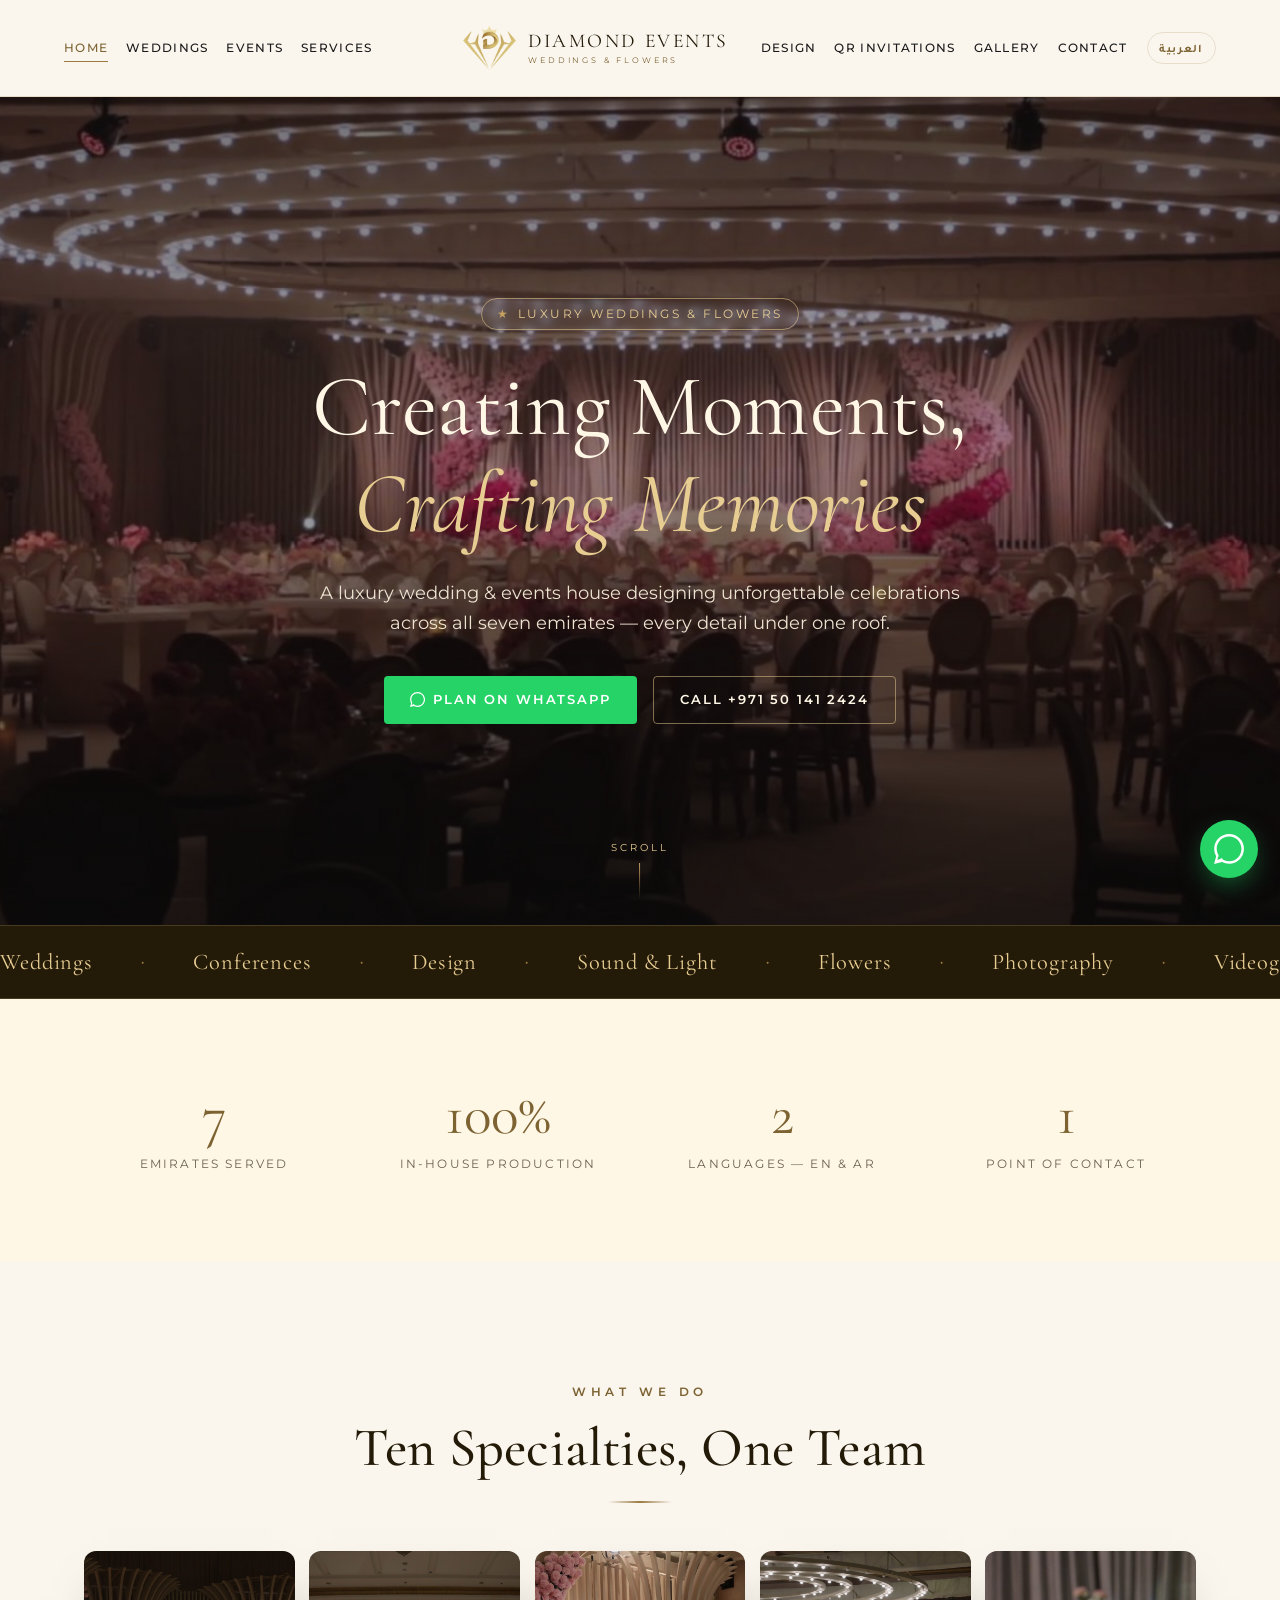
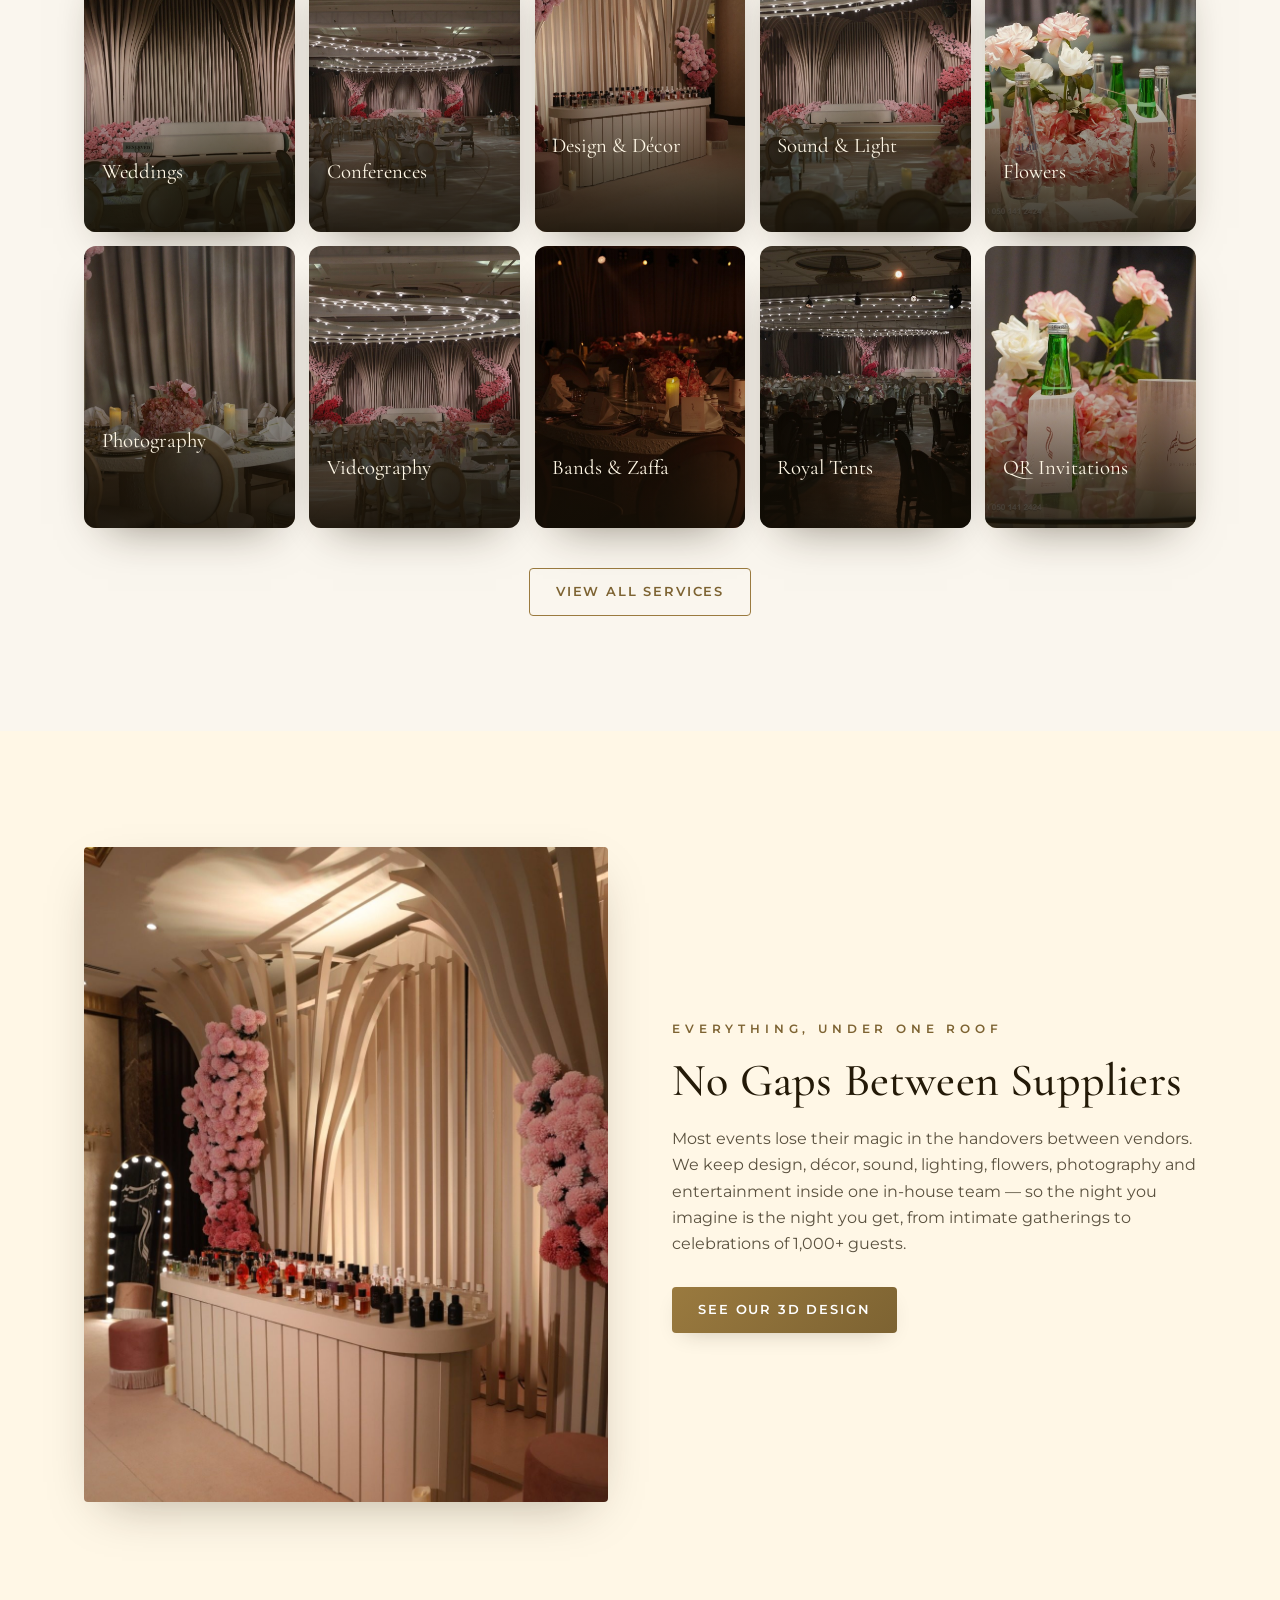
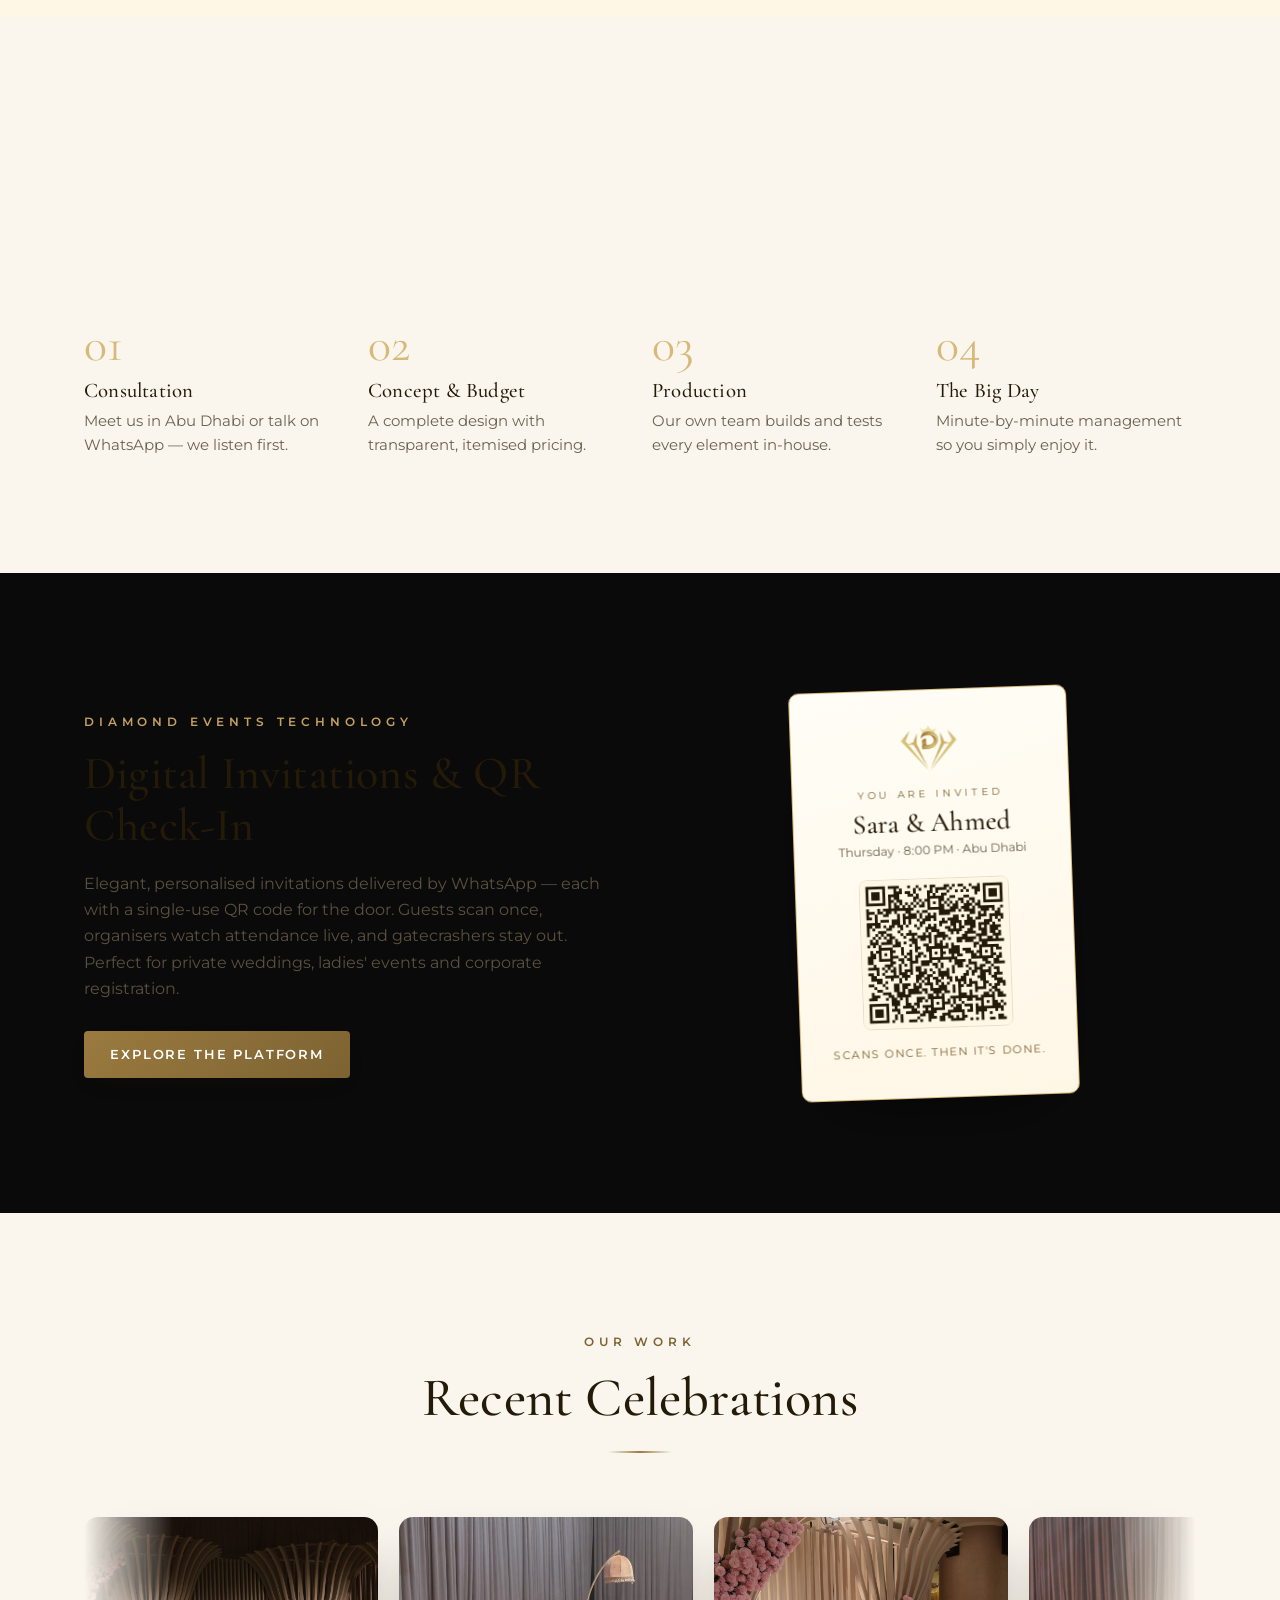
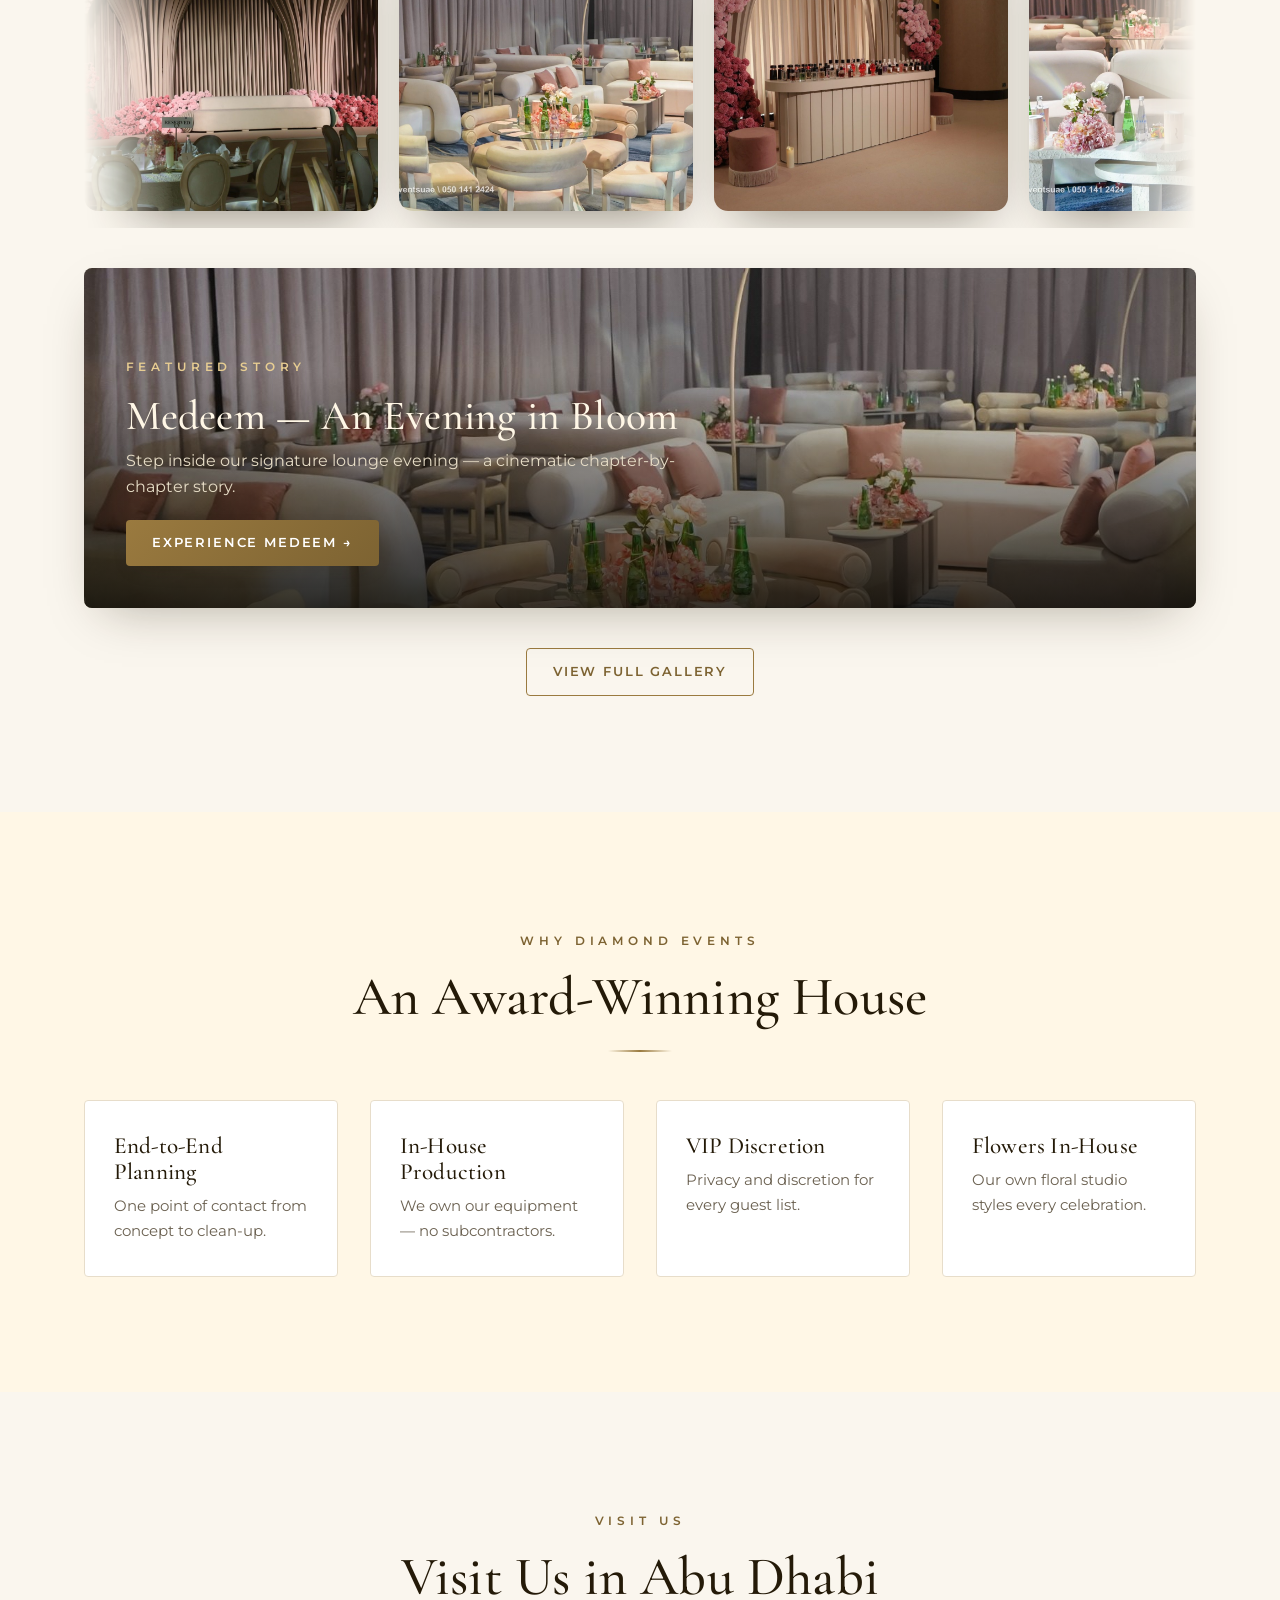
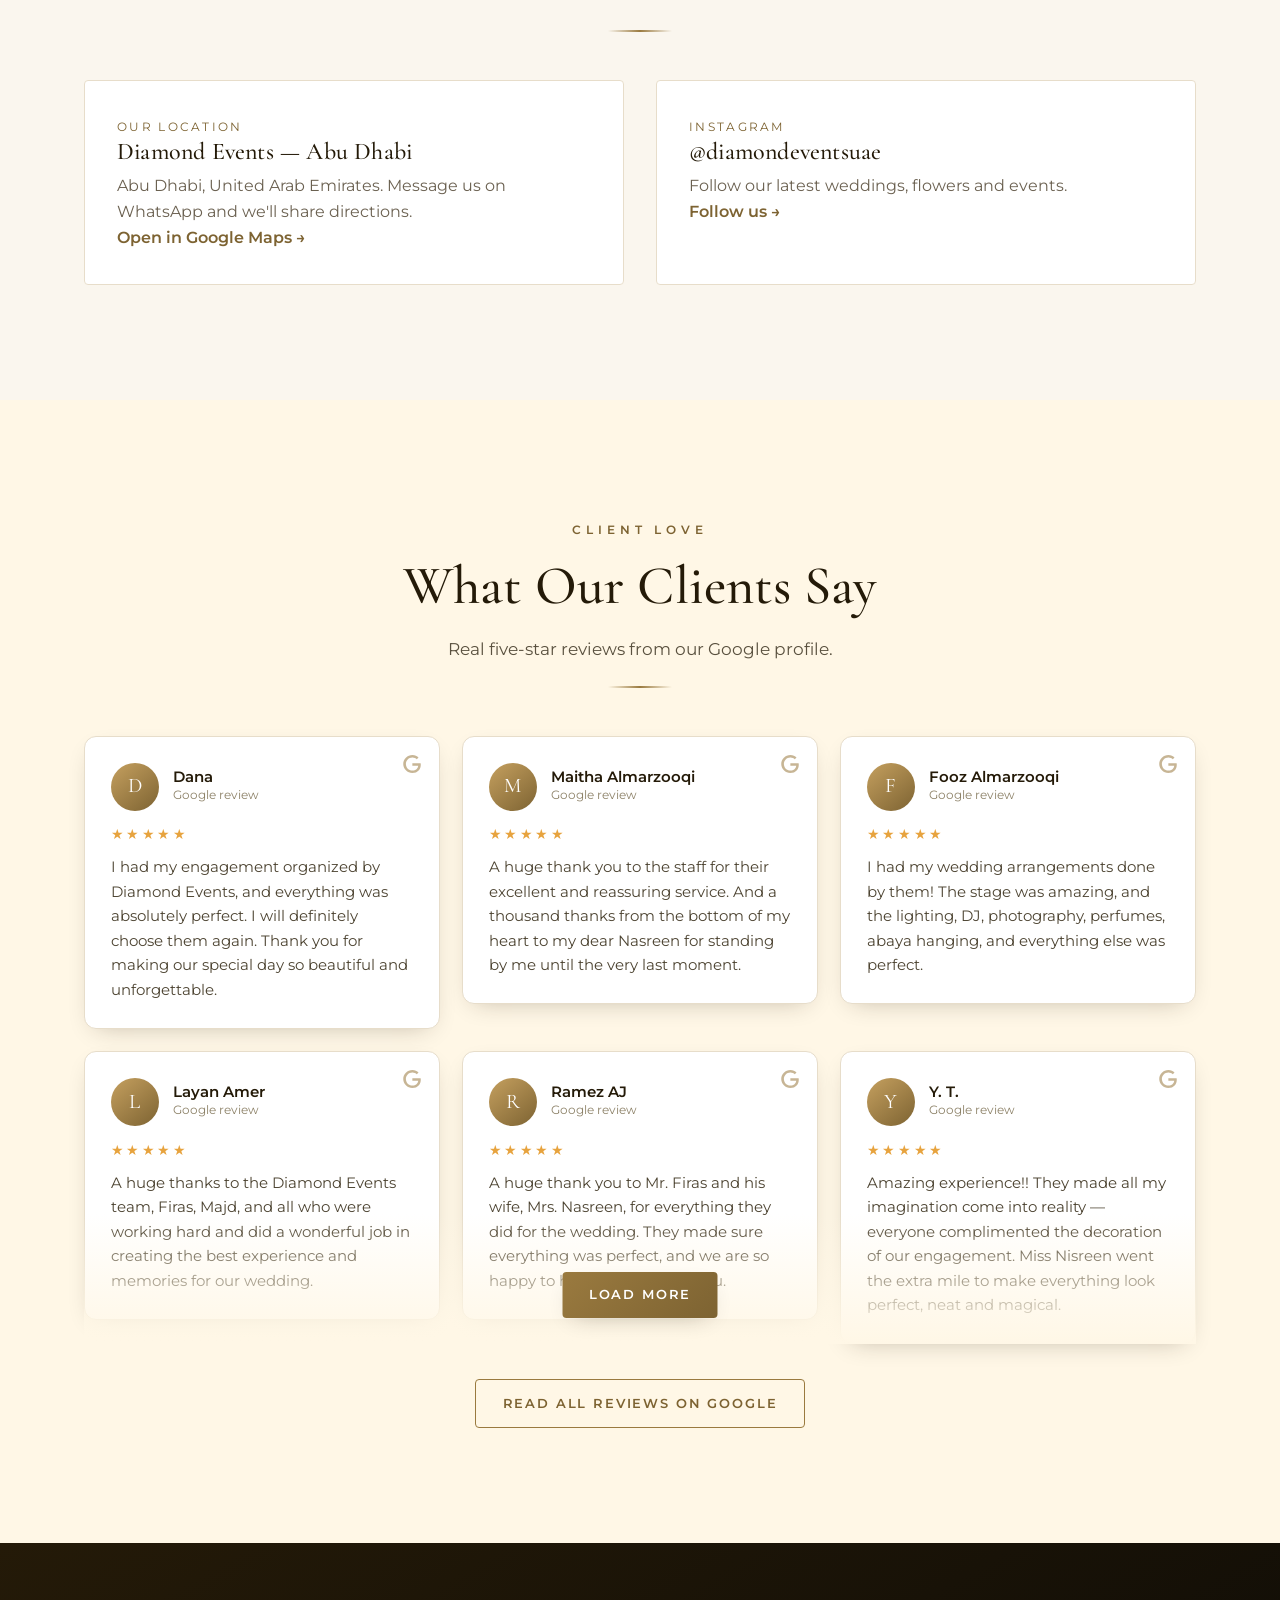
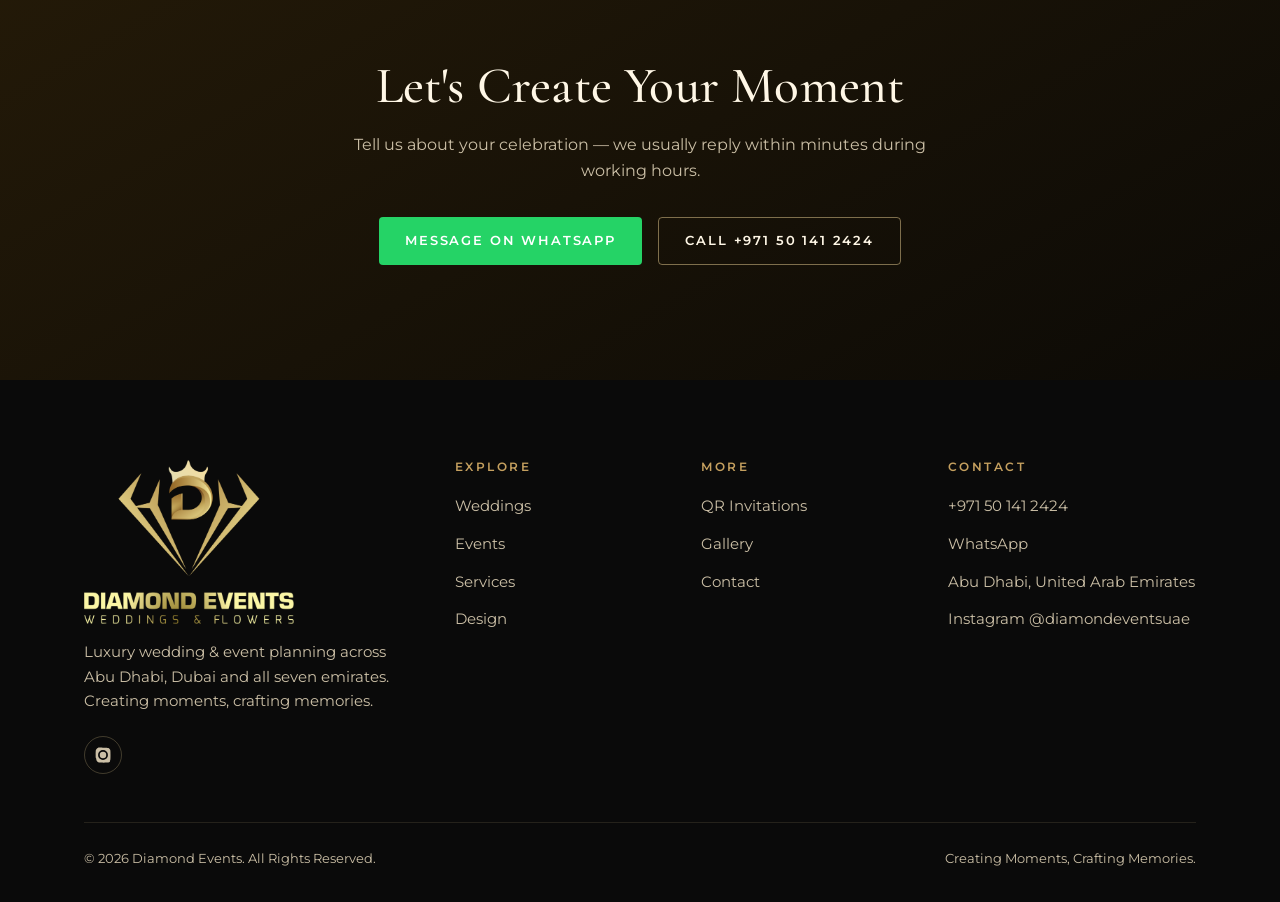
==== commit 33e6d9ff: "Medeem film, InterContinental banner video, testimonials, specialty tiles - Medeem story page now op" ====
--- a/index.html
+++ b/index.html
@@ -125,18 +125,67 @@
         <div class="divider"></div>
       </div>
 
-      <div class="grid grid--4" style="margin-top:3rem">
-        <!-- card template repeated -->
-        <article class="card reveal"><div class="card__icon"><svg viewBox="0 0 24 24"><path d="M12 2l2.4 5.4L20 8l-4 4 1 6-5-2.8L7 18l1-6-4-4 5.6-.6z"/></svg></div><h3 data-ar><span class="lang-en">Weddings</span><span class="lang-ar">حفلات الزفاف</span></h3><p data-ar><span class="lang-en">Full or partial planning, concept to last dance.</span><span class="lang-ar">تخطيط كامل أو جزئي من الفكرة حتى آخر رقصة.</span></p></article>
-        <article class="card reveal"><div class="card__icon"><svg viewBox="0 0 24 24"><path d="M3 5h18v3H3zm0 5h18v9H3z"/></svg></div><h3 data-ar><span class="lang-en">Conferences</span><span class="lang-ar">المؤتمرات</span></h3><p data-ar><span class="lang-en">Staging, AV, registration and delegate management.</span><span class="lang-ar">المنصات والصوتيات والتسجيل وإدارة الضيوف.</span></p></article>
-        <article class="card reveal"><div class="card__icon"><svg viewBox="0 0 24 24"><path d="M12 3l9 6-9 6-9-6zM3 13l9 6 9-6"/></svg></div><h3 data-ar><span class="lang-en">Design &amp; Décor</span><span class="lang-ar">التصميم والديكور</span></h3><p data-ar><span class="lang-en">Themes, mood boards, 3D renders and custom décor.</span><span class="lang-ar">الثيمات واللوحات المزاجية والتصاميم ثلاثية الأبعاد.</span></p></article>
-        <article class="card reveal"><div class="card__icon"><svg viewBox="0 0 24 24"><path d="M4 12a8 8 0 0116 0M7 12a5 5 0 0110 0M10 12a2 2 0 014 0"/></svg></div><h3 data-ar><span class="lang-en">Sound &amp; Light</span><span class="lang-ar">الصوت والإضاءة</span></h3><p data-ar><span class="lang-en">Concert-grade audio and intelligent lighting design.</span><span class="lang-ar">صوتيات احترافية وإضاءة ذكية متكاملة.</span></p></article>
-        <article class="card reveal"><div class="card__icon"><svg viewBox="0 0 24 24"><path d="M12 2c2 4 6 5 6 9a6 6 0 01-12 0c0-4 4-5 6-9z"/></svg></div><h3 data-ar><span class="lang-en">Flowers</span><span class="lang-ar">الزهور</span></h3><p data-ar><span class="lang-en">Fresh arches, centrepieces and floral ceilings.</span><span class="lang-ar">أقواس ومنسقات وأسقف من الزهور الطبيعية.</span></p></article>
-        <article class="card reveal"><div class="card__icon"><svg viewBox="0 0 24 24"><path d="M4 7h4l2-2h4l2 2h4v12H4zM12 17a3.5 3.5 0 100-7 3.5 3.5 0 000 7z"/></svg></div><h3 data-ar><span class="lang-en">Photography</span><span class="lang-ar">التصوير</span></h3><p data-ar><span class="lang-en">Wedding &amp; event photographers, female option.</span><span class="lang-ar">مصورون للأعراس والمناسبات، مع خيار مصوّرات.</span></p></article>
-        <article class="card reveal"><div class="card__icon"><svg viewBox="0 0 24 24"><path d="M4 6h11v12H4zM15 10l5-3v10l-5-3z"/></svg></div><h3 data-ar><span class="lang-en">Videography</span><span class="lang-ar">التصوير المرئي</span></h3><p data-ar><span class="lang-en">Cinematic films and live same-day edits.</span><span class="lang-ar">أفلام سينمائية ومونتاج فوري يُعرض في الحفل.</span></p></article>
-        <article class="card reveal"><div class="card__icon"><svg viewBox="0 0 24 24"><path d="M9 18V5l12-2v13M9 18a3 3 0 11-6 0 3 3 0 016 0zm12-2a3 3 0 11-6 0 3 3 0 016 0z"/></svg></div><h3 data-ar><span class="lang-en">Bands &amp; Zaffa</span><span class="lang-ar">الفرق والزفّة</span></h3><p data-ar><span class="lang-en">Live bands, DJs and traditional zaffa entrances.</span><span class="lang-ar">فرق حية ودي جي وزفّات تقليدية مميزة.</span></p></article>
-        <article class="card reveal"><div class="card__icon"><svg viewBox="0 0 24 24"><path d="M3 20l9-16 9 16zM12 8v6"/></svg></div><h3 data-ar><span class="lang-en">Royal Tents</span><span class="lang-ar">الخيام الملكية</span></h3><p data-ar><span class="lang-en">Air-conditioned tents, fully fitted and styled.</span><span class="lang-ar">خيام مكيّفة مجهّزة ومنسّقة بالكامل.</span></p></article>
-        <article class="card reveal"><div class="card__icon"><svg viewBox="0 0 24 24"><path d="M4 4h7v7H4zm9 0h7v7h-7zM4 13h7v7H4zm11 2h3v3h-3z"/></svg></div><h3 data-ar><span class="lang-en">QR Invitations</span><span class="lang-ar">الدعوات الرقمية</span></h3><p data-ar><span class="lang-en">Digital invites with single-use QR check-in.</span><span class="lang-ar">دعوات رقمية برموز دخول تُستخدم مرة واحدة.</span></p></article>
+      <div class="spec-grid" style="margin-top:3rem">
+        <a class="spec-tile reveal" href="weddings.html">
+          <img src="assets/img/gallery/beach-rotana/beach-rotana-01.jpg" alt="" loading="lazy">
+          <span class="spec-tile__arrow">→</span>
+          <span class="spec-tile__body"><span class="spec-tile__t" data-ar><span class="lang-en">Weddings</span><span class="lang-ar">حفلات الزفاف</span></span>
+          <span class="spec-tile__d" data-ar><span class="lang-en">Full planning, concept to last dance.</span><span class="lang-ar">تخطيط كامل من الفكرة حتى آخر رقصة.</span></span></span>
+        </a>
+        <a class="spec-tile reveal" href="events.html">
+          <img src="assets/img/gallery/beach-rotana/beach-rotana-13.jpg" alt="" loading="lazy">
+          <span class="spec-tile__arrow">→</span>
+          <span class="spec-tile__body"><span class="spec-tile__t" data-ar><span class="lang-en">Conferences</span><span class="lang-ar">المؤتمرات</span></span>
+          <span class="spec-tile__d" data-ar><span class="lang-en">Staging, AV and delegate management.</span><span class="lang-ar">منصات وصوتيات وإدارة ضيوف.</span></span></span>
+        </a>
+        <a class="spec-tile reveal" href="design.html">
+          <img src="assets/img/gallery/beach-rotana/beach-rotana-08.jpg" alt="" loading="lazy">
+          <span class="spec-tile__arrow">→</span>
+          <span class="spec-tile__body"><span class="spec-tile__t" data-ar><span class="lang-en">Design &amp; Décor</span><span class="lang-ar">التصميم والديكور</span></span>
+          <span class="spec-tile__d" data-ar><span class="lang-en">Themes, 3D renders, custom décor.</span><span class="lang-ar">ثيمات وتصاميم ثلاثية الأبعاد وديكور خاص.</span></span></span>
+        </a>
+        <a class="spec-tile reveal" href="services.html">
+          <img src="assets/img/gallery/beach-rotana/beach-rotana-14.jpg" alt="" loading="lazy">
+          <span class="spec-tile__arrow">→</span>
+          <span class="spec-tile__body"><span class="spec-tile__t" data-ar><span class="lang-en">Sound &amp; Light</span><span class="lang-ar">الصوت والإضاءة</span></span>
+          <span class="spec-tile__d" data-ar><span class="lang-en">Concert-grade audio and lighting.</span><span class="lang-ar">صوتيات وإضاءة احترافية.</span></span></span>
+        </a>
+        <a class="spec-tile reveal" href="services.html">
+          <img src="assets/img/gallery/medeem/medeem-01.jpg" alt="" loading="lazy">
+          <span class="spec-tile__arrow">→</span>
+          <span class="spec-tile__body"><span class="spec-tile__t" data-ar><span class="lang-en">Flowers</span><span class="lang-ar">الزهور</span></span>
+          <span class="spec-tile__d" data-ar><span class="lang-en">Arches, centrepieces, floral ceilings.</span><span class="lang-ar">أقواس ومنسقات وأسقف من الزهور.</span></span></span>
+        </a>
+        <a class="spec-tile reveal" href="services.html">
+          <img src="assets/img/gallery/beach-rotana/beach-rotana-20.jpg" alt="" loading="lazy">
+          <span class="spec-tile__arrow">→</span>
+          <span class="spec-tile__body"><span class="spec-tile__t" data-ar><span class="lang-en">Photography</span><span class="lang-ar">التصوير</span></span>
+          <span class="spec-tile__d" data-ar><span class="lang-en">Wedding photographers, female option.</span><span class="lang-ar">مصورون مع خيار مصوّرات.</span></span></span>
+        </a>
+        <a class="spec-tile reveal" href="services.html">
+          <img src="assets/img/gallery/beach-rotana/beach-rotana-12.jpg" alt="" loading="lazy">
+          <span class="spec-tile__arrow">→</span>
+          <span class="spec-tile__body"><span class="spec-tile__t" data-ar><span class="lang-en">Videography</span><span class="lang-ar">التصوير المرئي</span></span>
+          <span class="spec-tile__d" data-ar><span class="lang-en">Cinematic films, same-day edits.</span><span class="lang-ar">أفلام سينمائية ومونتاج فوري.</span></span></span>
+        </a>
+        <a class="spec-tile reveal" href="services.html">
+          <img src="assets/img/gallery/beach-rotana/beach-rotana-17.jpg" alt="" loading="lazy">
+          <span class="spec-tile__arrow">→</span>
+          <span class="spec-tile__body"><span class="spec-tile__t" data-ar><span class="lang-en">Bands &amp; Zaffa</span><span class="lang-ar">الفرق والزفّة</span></span>
+          <span class="spec-tile__d" data-ar><span class="lang-en">Live bands, DJs, zaffa entrances.</span><span class="lang-ar">فرق حية ودي جي وزفّات.</span></span></span>
+        </a>
+        <a class="spec-tile reveal" href="services.html">
+          <img src="assets/img/gallery/beach-rotana/beach-rotana-07.jpg" alt="" loading="lazy">
+          <span class="spec-tile__arrow">→</span>
+          <span class="spec-tile__body"><span class="spec-tile__t" data-ar><span class="lang-en">Royal Tents</span><span class="lang-ar">الخيام الملكية</span></span>
+          <span class="spec-tile__d" data-ar><span class="lang-en">Air-conditioned, fully styled.</span><span class="lang-ar">خيام مكيّفة منسّقة بالكامل.</span></span></span>
+        </a>
+        <a class="spec-tile reveal" href="qr-invitations.html">
+          <img src="assets/img/gallery/medeem/medeem-13.jpg" alt="" loading="lazy">
+          <span class="spec-tile__arrow">→</span>
+          <span class="spec-tile__body"><span class="spec-tile__t" data-ar><span class="lang-en">QR Invitations</span><span class="lang-ar">الدعوات الرقمية</span></span>
+          <span class="spec-tile__d" data-ar><span class="lang-en">Single-use QR codes via WhatsApp.</span><span class="lang-ar">رموز لمرة واحدة عبر واتساب.</span></span></span>
+        </a>
       </div>
       <div class="center" style="margin-top:2.5rem">
         <a class="btn btn--ghost" href="services.html" data-ar><span class="lang-en">View All Services</span><span class="lang-ar">عرض كل الخدمات</span></a>
@@ -274,6 +323,81 @@
     </div>
   </section>
 
+  <!-- ============================ TESTIMONIALS ============================ -->
+  <section class="section bg-cream">
+    <div class="container">
+      <div class="center reveal">
+        <span class="eyebrow" data-ar><span class="lang-en">Client Love</span><span class="lang-ar">محبة عملائنا</span></span>
+        <h2 class="section-title" data-ar><span class="lang-en">What Our Clients Say</span><span class="lang-ar">ماذا يقول عملاؤنا</span></h2>
+        <p class="section-lead" data-ar><span class="lang-en">Real five-star reviews from our Google profile.</span><span class="lang-ar">تقييمات خمس نجوم حقيقية من ملفنا على جوجل.</span></p>
+        <div class="divider"></div>
+      </div>
+      <div class="tst-wrap" style="margin-top:3rem">
+        <div class="tst-grid">
+          <div class="tst-card reveal">
+            <a class="tst-g" href="https://share.google/WbmNBpGF72yfdPQGA" target="_blank" rel="noopener" aria-label="See on Google"><svg viewBox="0 0 24 24"><path fill="#9a7a3f" d="M12.48 10.92v3.28h7.84c-.24 1.84-.853 3.187-1.787 4.133-1.147 1.147-2.933 2.4-6.053 2.4-4.827 0-8.6-3.893-8.6-8.72s3.773-8.72 8.6-8.72c2.6 0 4.507 1.027 5.907 2.347l2.307-2.307C18.747 1.44 16.133 0 12.48 0 5.867 0 .307 5.387.307 12s5.56 12 12.173 12c3.573 0 6.267-1.173 8.373-3.36 2.16-2.16 2.84-5.213 2.84-7.667 0-.76-.053-1.467-.173-2.053H12.48z"/></svg></a>
+            <div class="tst-head"><span class="tst-ava">D</span><div><div class="tst-name">Dana</div><div class="tst-sub" data-ar><span class="lang-en">Google review</span><span class="lang-ar">تقييم جوجل</span></div></div></div>
+            <div class="tst-stars" aria-label="5 out of 5 stars">★★★★★</div>
+            <p class="tst-text">I had my engagement organized by Diamond Events, and everything was absolutely perfect. I will definitely choose them again. Thank you for making our special day so beautiful and unforgettable.</p>
+          </div>
+          <div class="tst-card reveal">
+            <a class="tst-g" href="https://share.google/WbmNBpGF72yfdPQGA" target="_blank" rel="noopener" aria-label="See on Google"><svg viewBox="0 0 24 24"><path fill="#9a7a3f" d="M12.48 10.92v3.28h7.84c-.24 1.84-.853 3.187-1.787 4.133-1.147 1.147-2.933 2.4-6.053 2.4-4.827 0-8.6-3.893-8.6-8.72s3.773-8.72 8.6-8.72c2.6 0 4.507 1.027 5.907 2.347l2.307-2.307C18.747 1.44 16.133 0 12.48 0 5.867 0 .307 5.387.307 12s5.56 12 12.173 12c3.573 0 6.267-1.173 8.373-3.36 2.16-2.16 2.84-5.213 2.84-7.667 0-.76-.053-1.467-.173-2.053H12.48z"/></svg></a>
+            <div class="tst-head"><span class="tst-ava">M</span><div><div class="tst-name">Maitha Almarzooqi</div><div class="tst-sub" data-ar><span class="lang-en">Google review</span><span class="lang-ar">تقييم جوجل</span></div></div></div>
+            <div class="tst-stars" aria-label="5 out of 5 stars">★★★★★</div>
+            <p class="tst-text">A huge thank you to the staff for their excellent and reassuring service. And a thousand thanks from the bottom of my heart to my dear Nasreen for standing by me until the very last moment.</p>
+          </div>
+          <div class="tst-card reveal">
+            <a class="tst-g" href="https://share.google/WbmNBpGF72yfdPQGA" target="_blank" rel="noopener" aria-label="See on Google"><svg viewBox="0 0 24 24"><path fill="#9a7a3f" d="M12.48 10.92v3.28h7.84c-.24 1.84-.853 3.187-1.787 4.133-1.147 1.147-2.933 2.4-6.053 2.4-4.827 0-8.6-3.893-8.6-8.72s3.773-8.72 8.6-8.72c2.6 0 4.507 1.027 5.907 2.347l2.307-2.307C18.747 1.44 16.133 0 12.48 0 5.867 0 .307 5.387.307 12s5.56 12 12.173 12c3.573 0 6.267-1.173 8.373-3.36 2.16-2.16 2.84-5.213 2.84-7.667 0-.76-.053-1.467-.173-2.053H12.48z"/></svg></a>
+            <div class="tst-head"><span class="tst-ava">F</span><div><div class="tst-name">Fooz Almarzooqi</div><div class="tst-sub" data-ar><span class="lang-en">Google review</span><span class="lang-ar">تقييم جوجل</span></div></div></div>
+            <div class="tst-stars" aria-label="5 out of 5 stars">★★★★★</div>
+            <p class="tst-text">I had my wedding arrangements done by them! The stage was amazing, and the lighting, DJ, photography, perfumes, abaya hanging, and everything else was perfect.</p>
+          </div>
+          <div class="tst-card reveal">
+            <a class="tst-g" href="https://share.google/WbmNBpGF72yfdPQGA" target="_blank" rel="noopener" aria-label="See on Google"><svg viewBox="0 0 24 24"><path fill="#9a7a3f" d="M12.48 10.92v3.28h7.84c-.24 1.84-.853 3.187-1.787 4.133-1.147 1.147-2.933 2.4-6.053 2.4-4.827 0-8.6-3.893-8.6-8.72s3.773-8.72 8.6-8.72c2.6 0 4.507 1.027 5.907 2.347l2.307-2.307C18.747 1.44 16.133 0 12.48 0 5.867 0 .307 5.387.307 12s5.56 12 12.173 12c3.573 0 6.267-1.173 8.373-3.36 2.16-2.16 2.84-5.213 2.84-7.667 0-.76-.053-1.467-.173-2.053H12.48z"/></svg></a>
+            <div class="tst-head"><span class="tst-ava">L</span><div><div class="tst-name">Layan Amer</div><div class="tst-sub" data-ar><span class="lang-en">Google review</span><span class="lang-ar">تقييم جوجل</span></div></div></div>
+            <div class="tst-stars" aria-label="5 out of 5 stars">★★★★★</div>
+            <p class="tst-text">A huge thanks to the Diamond Events team, Firas, Majd, and all who were working hard and did a wonderful job in creating the best experience and memories for our wedding.</p>
+          </div>
+          <div class="tst-card reveal">
+            <a class="tst-g" href="https://share.google/WbmNBpGF72yfdPQGA" target="_blank" rel="noopener" aria-label="See on Google"><svg viewBox="0 0 24 24"><path fill="#9a7a3f" d="M12.48 10.92v3.28h7.84c-.24 1.84-.853 3.187-1.787 4.133-1.147 1.147-2.933 2.4-6.053 2.4-4.827 0-8.6-3.893-8.6-8.72s3.773-8.72 8.6-8.72c2.6 0 4.507 1.027 5.907 2.347l2.307-2.307C18.747 1.44 16.133 0 12.48 0 5.867 0 .307 5.387.307 12s5.56 12 12.173 12c3.573 0 6.267-1.173 8.373-3.36 2.16-2.16 2.84-5.213 2.84-7.667 0-.76-.053-1.467-.173-2.053H12.48z"/></svg></a>
+            <div class="tst-head"><span class="tst-ava">R</span><div><div class="tst-name">Ramez AJ</div><div class="tst-sub" data-ar><span class="lang-en">Google review</span><span class="lang-ar">تقييم جوجل</span></div></div></div>
+            <div class="tst-stars" aria-label="5 out of 5 stars">★★★★★</div>
+            <p class="tst-text">A huge thank you to Mr. Firas and his wife, Mrs. Nasreen, for everything they did for the wedding. They made sure everything was perfect, and we are so happy to have worked with you.</p>
+          </div>
+          <div class="tst-card reveal">
+            <a class="tst-g" href="https://share.google/WbmNBpGF72yfdPQGA" target="_blank" rel="noopener" aria-label="See on Google"><svg viewBox="0 0 24 24"><path fill="#9a7a3f" d="M12.48 10.92v3.28h7.84c-.24 1.84-.853 3.187-1.787 4.133-1.147 1.147-2.933 2.4-6.053 2.4-4.827 0-8.6-3.893-8.6-8.72s3.773-8.72 8.6-8.72c2.6 0 4.507 1.027 5.907 2.347l2.307-2.307C18.747 1.44 16.133 0 12.48 0 5.867 0 .307 5.387.307 12s5.56 12 12.173 12c3.573 0 6.267-1.173 8.373-3.36 2.16-2.16 2.84-5.213 2.84-7.667 0-.76-.053-1.467-.173-2.053H12.48z"/></svg></a>
+            <div class="tst-head"><span class="tst-ava">Y</span><div><div class="tst-name">Y. T.</div><div class="tst-sub" data-ar><span class="lang-en">Google review</span><span class="lang-ar">تقييم جوجل</span></div></div></div>
+            <div class="tst-stars" aria-label="5 out of 5 stars">★★★★★</div>
+            <p class="tst-text">Amazing experience!! They made all my imagination come into reality — everyone complimented the decoration of our engagement. Miss Nisreen went the extra mile to make everything look perfect, neat and magical.</p>
+          </div>
+          <div class="tst-card tst-hidden reveal">
+            <a class="tst-g" href="https://share.google/WbmNBpGF72yfdPQGA" target="_blank" rel="noopener" aria-label="See on Google"><svg viewBox="0 0 24 24"><path fill="#9a7a3f" d="M12.48 10.92v3.28h7.84c-.24 1.84-.853 3.187-1.787 4.133-1.147 1.147-2.933 2.4-6.053 2.4-4.827 0-8.6-3.893-8.6-8.72s3.773-8.72 8.6-8.72c2.6 0 4.507 1.027 5.907 2.347l2.307-2.307C18.747 1.44 16.133 0 12.48 0 5.867 0 .307 5.387.307 12s5.56 12 12.173 12c3.573 0 6.267-1.173 8.373-3.36 2.16-2.16 2.84-5.213 2.84-7.667 0-.76-.053-1.467-.173-2.053H12.48z"/></svg></a>
+            <div class="tst-head"><span class="tst-ava">A</span><div><div class="tst-name">Amna Al Hosani</div><div class="tst-sub" data-ar><span class="lang-en">Google review</span><span class="lang-ar">تقييم جوجل</span></div></div></div>
+            <div class="tst-stars" aria-label="5 out of 5 stars">★★★★★</div>
+            <p class="tst-text">Thank you so much for the wonderful organization. The venue and arrangements were even more beautiful than I expected, and your touches made my wedding truly special.</p>
+          </div>
+          <div class="tst-card tst-hidden reveal">
+            <a class="tst-g" href="https://share.google/WbmNBpGF72yfdPQGA" target="_blank" rel="noopener" aria-label="See on Google"><svg viewBox="0 0 24 24"><path fill="#9a7a3f" d="M12.48 10.92v3.28h7.84c-.24 1.84-.853 3.187-1.787 4.133-1.147 1.147-2.933 2.4-6.053 2.4-4.827 0-8.6-3.893-8.6-8.72s3.773-8.72 8.6-8.72c2.6 0 4.507 1.027 5.907 2.347l2.307-2.307C18.747 1.44 16.133 0 12.48 0 5.867 0 .307 5.387.307 12s5.56 12 12.173 12c3.573 0 6.267-1.173 8.373-3.36 2.16-2.16 2.84-5.213 2.84-7.667 0-.76-.053-1.467-.173-2.053H12.48z"/></svg></a>
+            <div class="tst-head"><span class="tst-ava">L</span><div><div class="tst-name">Leen Ahmad</div><div class="tst-sub" data-ar><span class="lang-en">Google review</span><span class="lang-ar">تقييم جوجل</span></div></div></div>
+            <div class="tst-stars" aria-label="5 out of 5 stars">★★★★★</div>
+            <p class="tst-text">Many thanks to Mr. Firas and Ms. Nasreen for their wonderful work, professionalism, and exceptional service. Everything we agreed upon was executed perfectly.</p>
+          </div>
+          <div class="tst-card tst-hidden reveal">
+            <a class="tst-g" href="https://share.google/WbmNBpGF72yfdPQGA" target="_blank" rel="noopener" aria-label="See on Google"><svg viewBox="0 0 24 24"><path fill="#9a7a3f" d="M12.48 10.92v3.28h7.84c-.24 1.84-.853 3.187-1.787 4.133-1.147 1.147-2.933 2.4-6.053 2.4-4.827 0-8.6-3.893-8.6-8.72s3.773-8.72 8.6-8.72c2.6 0 4.507 1.027 5.907 2.347l2.307-2.307C18.747 1.44 16.133 0 12.48 0 5.867 0 .307 5.387.307 12s5.56 12 12.173 12c3.573 0 6.267-1.173 8.373-3.36 2.16-2.16 2.84-5.213 2.84-7.667 0-.76-.053-1.467-.173-2.053H12.48z"/></svg></a>
+            <div class="tst-head"><span class="tst-ava">S</span><div><div class="tst-name">Sania Riasat</div><div class="tst-sub" data-ar><span class="lang-en">Google review</span><span class="lang-ar">تقييم جوجل</span></div></div></div>
+            <div class="tst-stars" aria-label="5 out of 5 stars">★★★★★</div>
+            <p class="tst-text">Nisreen and her team did an amazing job. They did everything on time and better than my expectation. I will recommend her to everyone.</p>
+          </div>
+        </div>
+        <div class="tst-fade"></div>
+        <button class="btn btn--gold tst-more" data-ar><span class="lang-en">Load More</span><span class="lang-ar">عرض المزيد</span></button>
+      </div>
+      <div class="center" style="margin-top:2.2rem">
+        <a class="btn btn--ghost" href="https://share.google/WbmNBpGF72yfdPQGA" target="_blank" rel="noopener" data-ar><span class="lang-en">Read All Reviews on Google</span><span class="lang-ar">اقرأ كل التقييمات على جوجل</span></a>
+      </div>
+    </div>
+  </section>
+
   <!-- ============================ CTA BAND ============================ -->
   <section class="section cta-band">
     <div class="container">
--- a/assets/css/styles.css
+++ b/assets/css/styles.css
@@ -779,3 +779,63 @@
   .svcx { grid-template-columns: 1fr; }
   .svcx__preview { display: none; }
 }
+
+/* ---------------- Page-hero video ---------------- */
+.page-hero__media video { width: 100%; height: 100%; object-fit: cover; }
+
+/* ---------------- Specialty photo tiles (home) ---------------- */
+.spec-grid { display: grid; grid-template-columns: repeat(5, 1fr); gap: .9rem; }
+.spec-tile {
+  position: relative; aspect-ratio: 3/4; border-radius: 12px; overflow: hidden;
+  display: flex; align-items: flex-end; box-shadow: 0 20px 45px -24px rgba(36,26,8,.55);
+}
+.spec-tile img { position: absolute; inset: 0; width: 100%; height: 100%; object-fit: cover;
+  transition: transform .8s var(--ease), filter .5s; }
+.spec-tile::after { content: ""; position: absolute; inset: 0;
+  background: linear-gradient(180deg, rgba(20,15,6,.05) 35%, rgba(20,15,6,.86));
+  transition: background .5s; }
+.spec-tile:hover img { transform: scale(1.08); filter: brightness(1.05); }
+.spec-tile__body { position: relative; z-index: 1; padding: 1.1rem 1.1rem 1.2rem; width: 100%; color: var(--cream); }
+.spec-tile__t { font-family: var(--serif); font-size: 1.3rem; line-height: 1.15; }
+html[lang="ar"] .spec-tile__t { font-family: var(--serif-ar); }
+.spec-tile__d { font-size: .78rem; color: #e6dcc6; max-height: 0; opacity: 0; overflow: hidden;
+  transition: max-height .5s var(--ease), opacity .5s, margin .5s; }
+.spec-tile:hover .spec-tile__d, .spec-tile:focus-visible .spec-tile__d { max-height: 4.5em; opacity: 1; margin-top: .35rem; }
+.spec-tile__arrow { position: absolute; top: .9rem; inset-inline-end: .9rem; z-index: 1;
+  width: 34px; height: 34px; border-radius: 50%; display: grid; place-items: center;
+  border: 1px solid rgba(231,205,146,.5); color: var(--gold-pale); font-size: .95rem;
+  opacity: 0; transform: translateY(-6px); transition: .4s; background: rgba(10,8,4,.4); }
+.spec-tile:hover .spec-tile__arrow { opacity: 1; transform: none; }
+@media (max-width: 1120px) { .spec-grid { grid-template-columns: repeat(3, 1fr); } }
+@media (max-width: 640px) { .spec-grid { grid-template-columns: repeat(2, 1fr); } }
+
+/* ---------------- Testimonials ---------------- */
+.tst-wrap { position: relative; }
+.tst-grid { display: grid; grid-template-columns: repeat(3, 1fr); gap: 1.4rem; align-items: start; }
+.tst-card {
+  background: #fff; border: 1px solid var(--line); border-radius: 12px; padding: 1.6rem;
+  position: relative; box-shadow: var(--shadow-sm);
+}
+.tst-head { display: flex; align-items: center; gap: .9rem; }
+.tst-ava {
+  width: 48px; height: 48px; border-radius: 50%; flex: none; display: grid; place-items: center;
+  font-family: var(--serif); font-size: 1.3rem; color: #fff;
+  background: linear-gradient(140deg, var(--gold-light), var(--gold-deep));
+}
+.tst-name { font-weight: 600; font-size: .95rem; color: var(--espresso); line-height: 1.2; }
+.tst-sub { font-size: .74rem; color: #8d8268; }
+.tst-stars { color: #e7a33e; letter-spacing: .18em; margin: .8rem 0 .5rem; font-size: .9rem; }
+.tst-text { font-size: .93rem; color: #4d4432; }
+.tst-g { position: absolute; top: 1.1rem; inset-inline-end: 1.1rem; opacity: .55; transition: opacity .25s; }
+.tst-g:hover { opacity: 1; }
+.tst-g svg { width: 18px; height: 18px; }
+.tst-hidden { display: none; }
+.tst-wrap.is-open .tst-hidden { display: block; }
+.tst-fade {
+  position: absolute; left: 0; right: 0; bottom: 0; height: 130px; pointer-events: none;
+  background: linear-gradient(180deg, transparent, var(--cream));
+}
+.tst-more { position: absolute; bottom: 26px; left: 50%; transform: translateX(-50%); z-index: 2; }
+.tst-wrap.is-open .tst-fade, .tst-wrap.is-open .tst-more { display: none; }
+@media (max-width: 980px) { .tst-grid { grid-template-columns: repeat(2, 1fr); } }
+@media (max-width: 640px) { .tst-grid { grid-template-columns: 1fr; } }
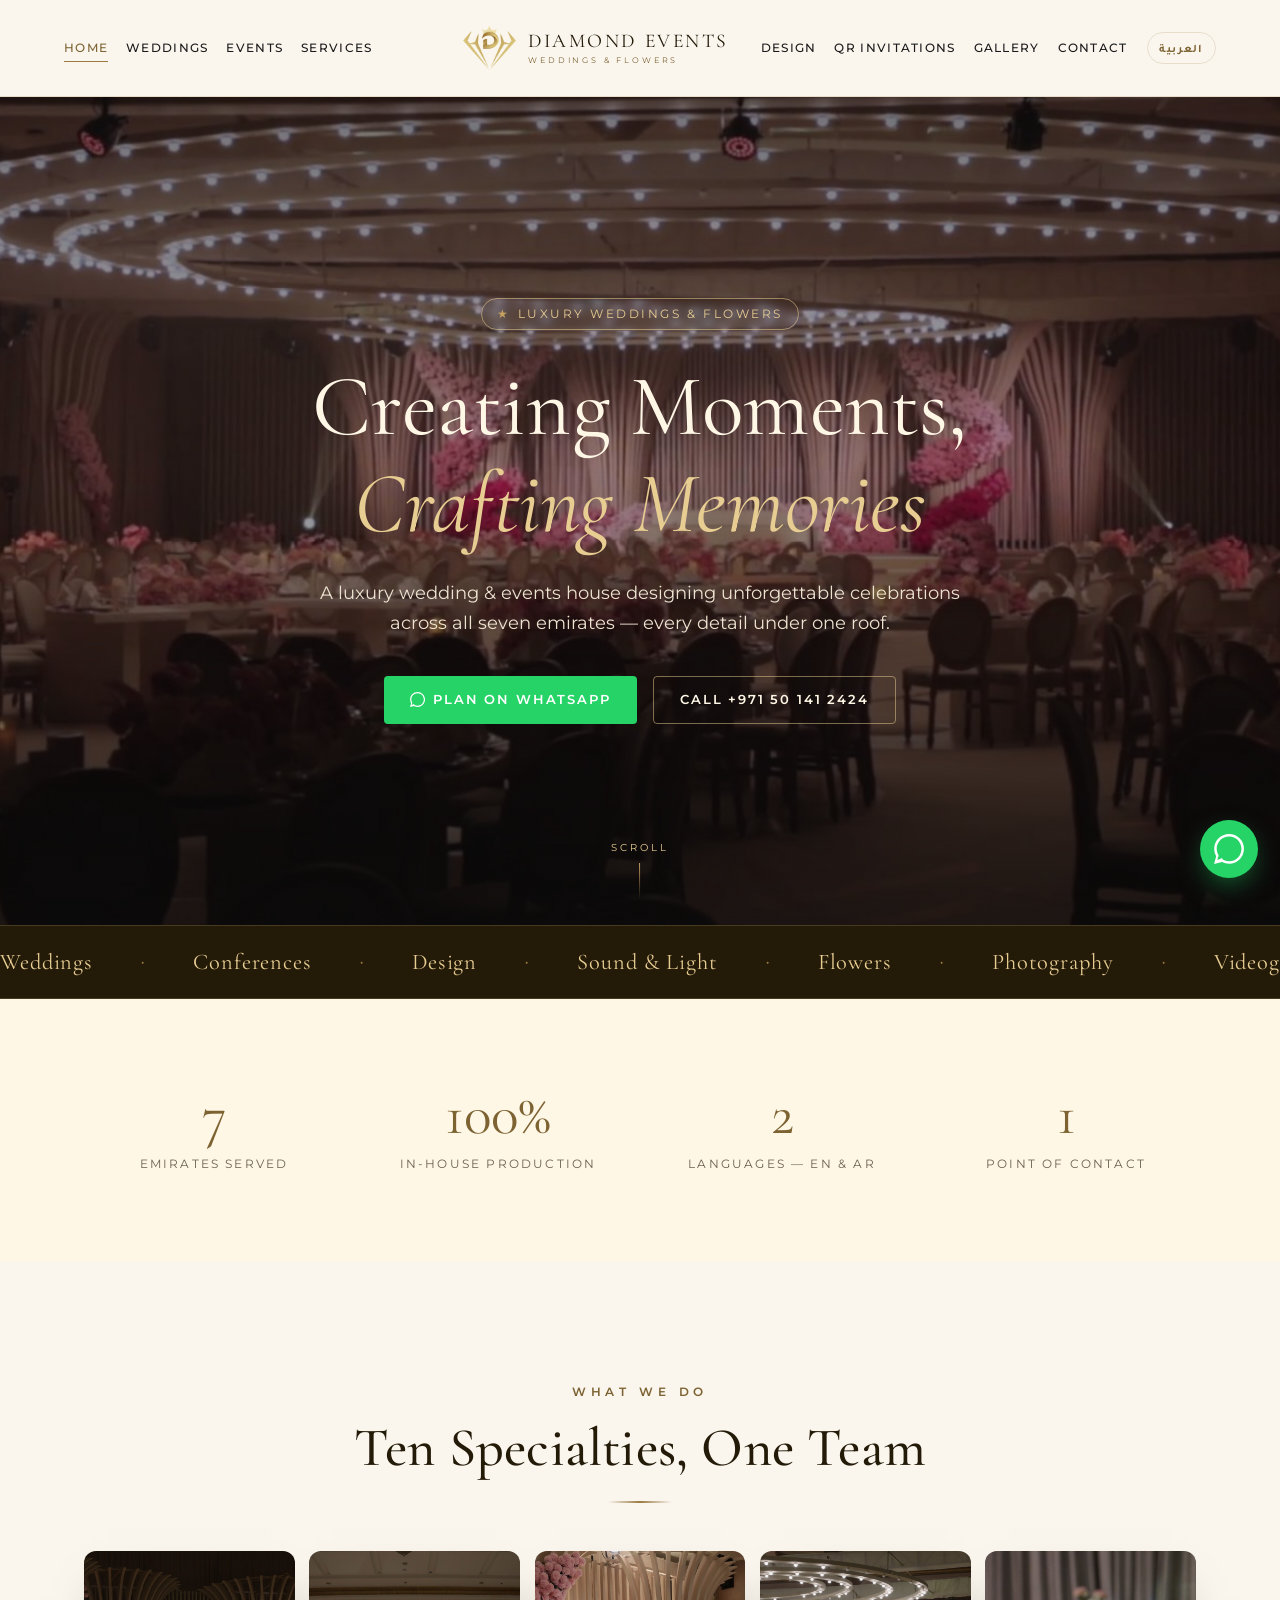
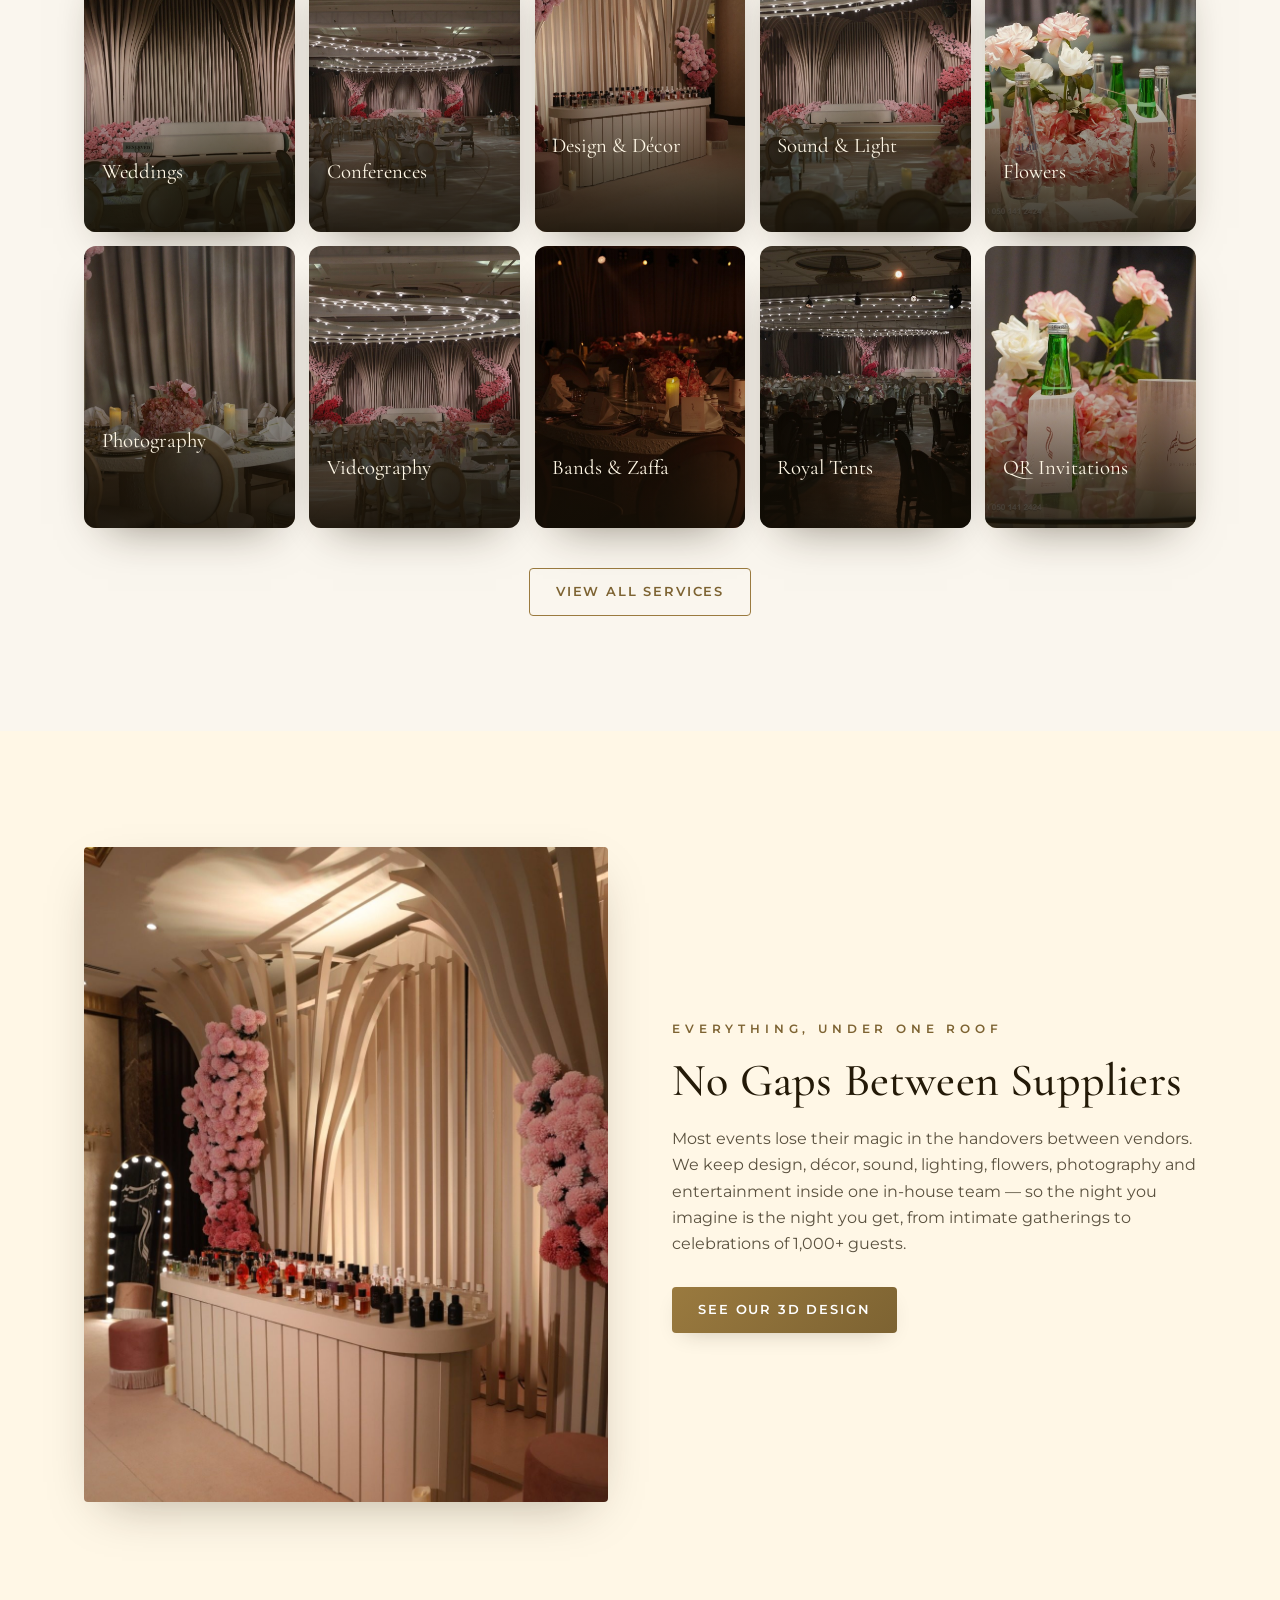
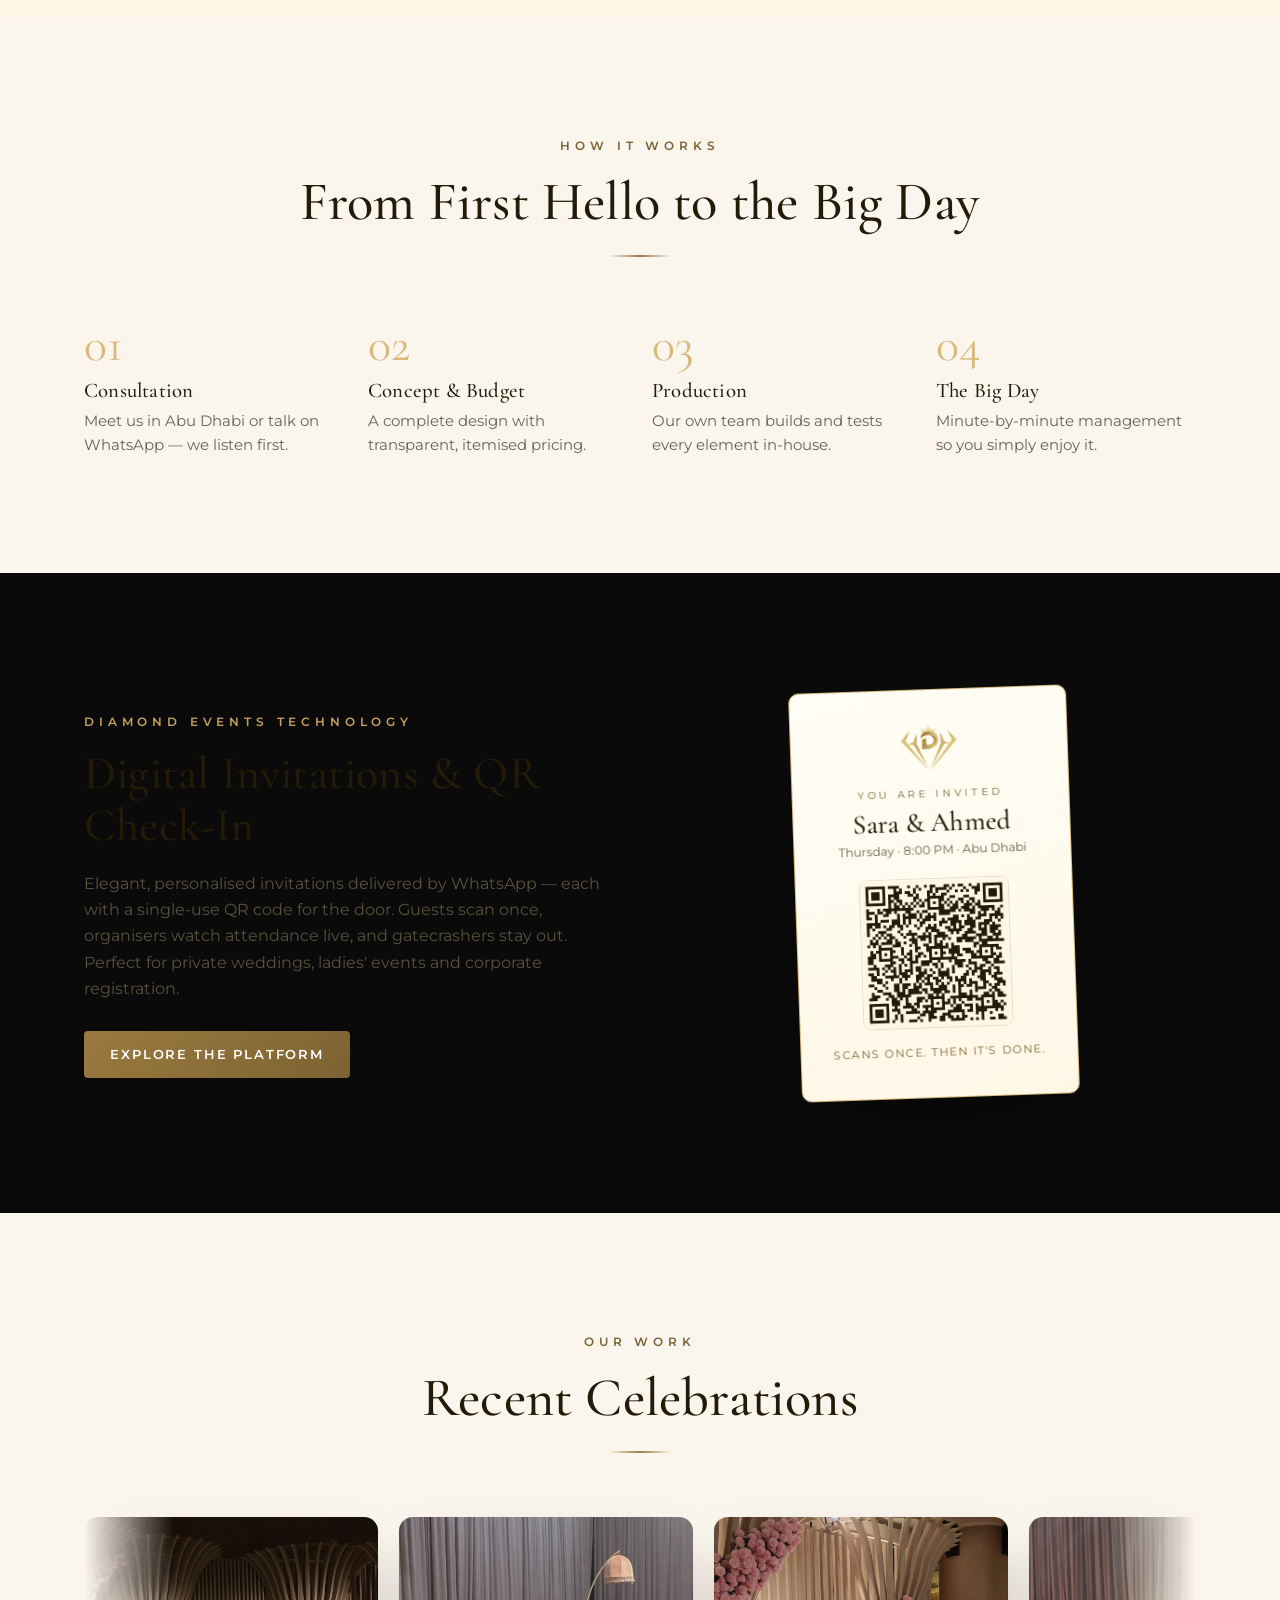
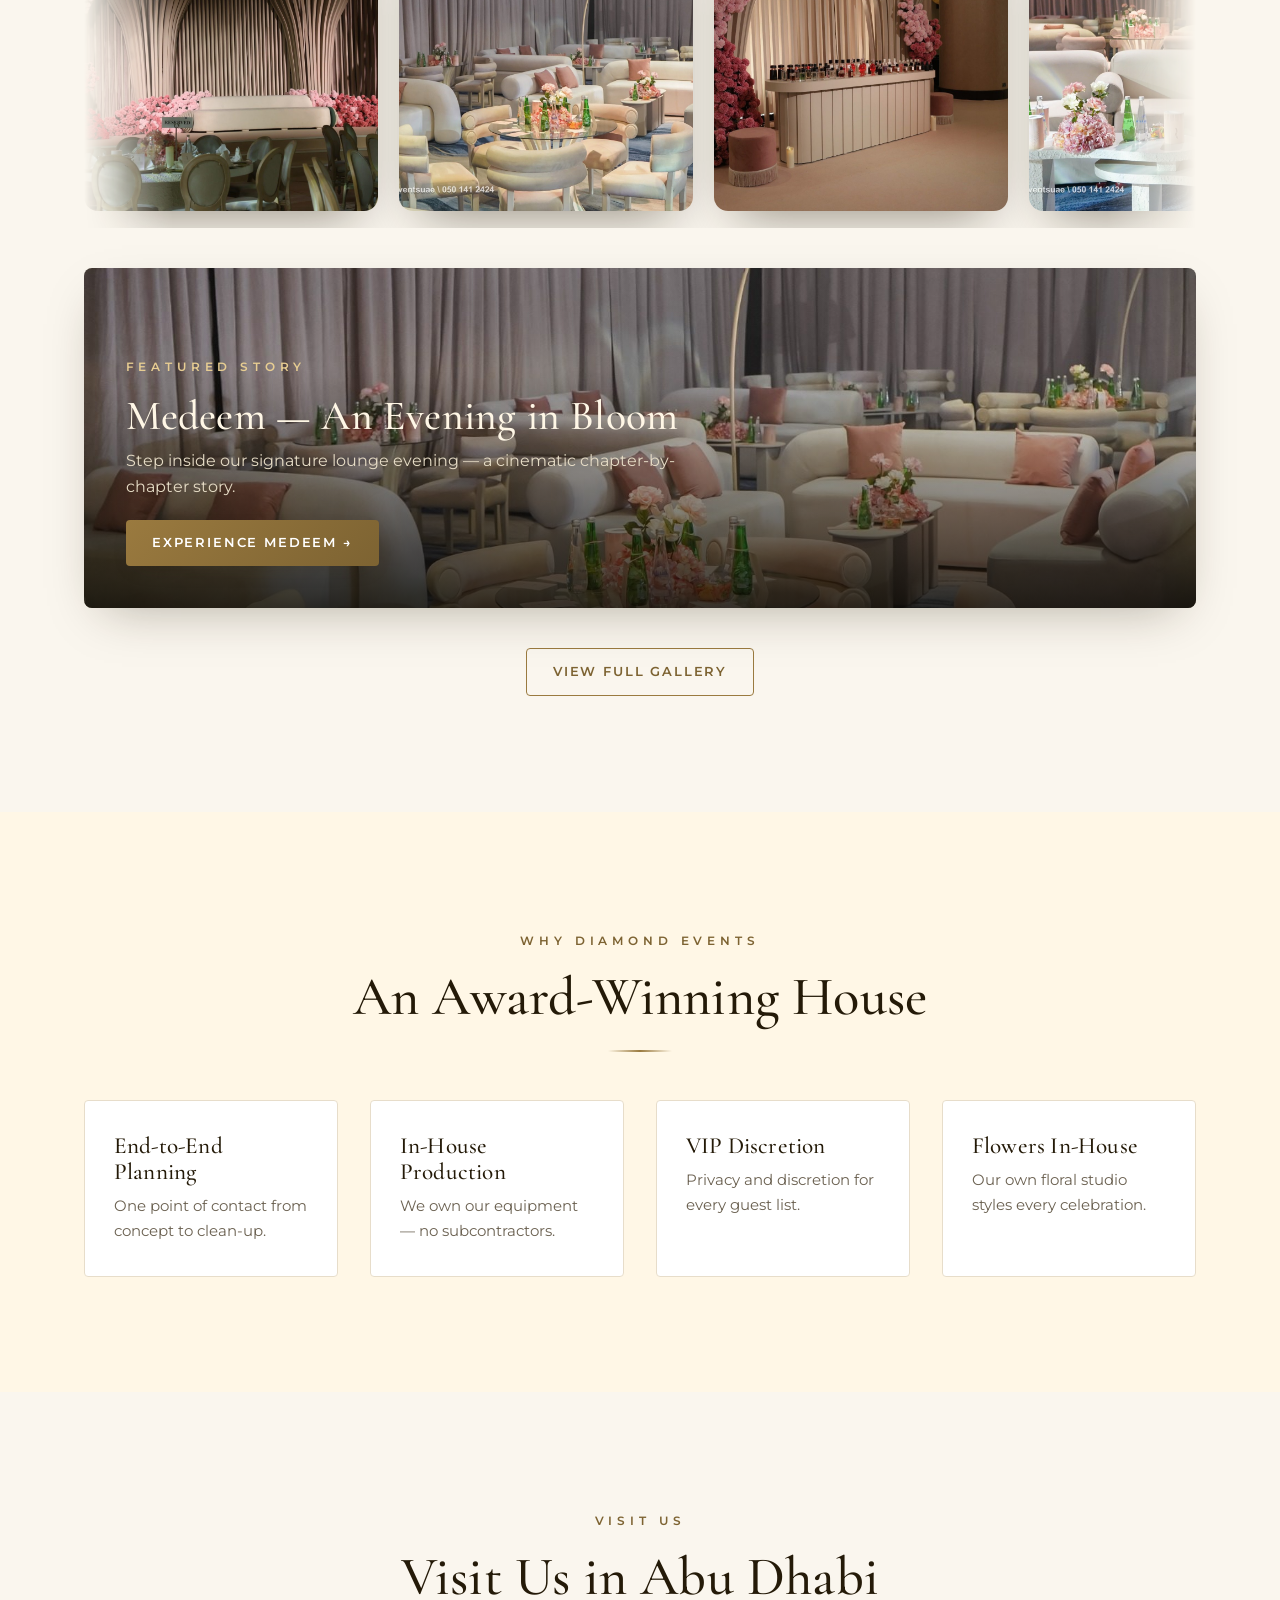
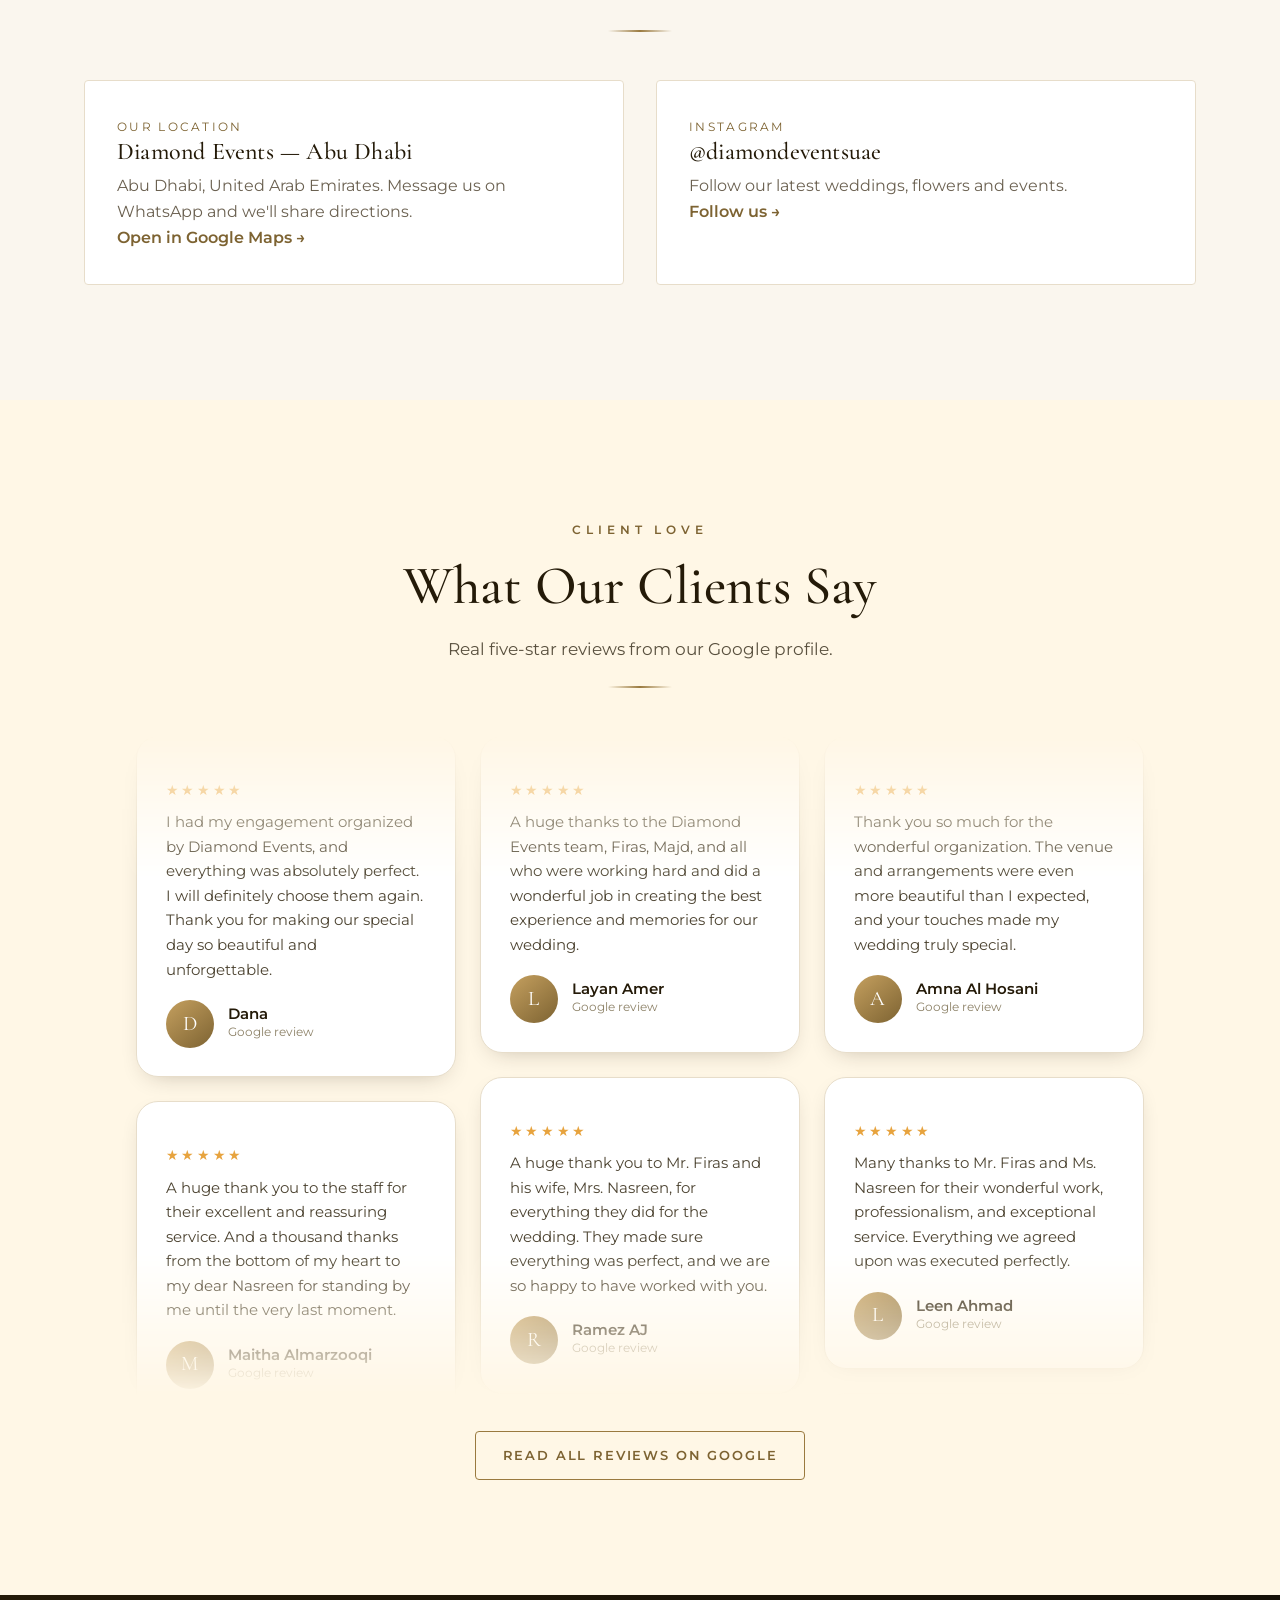
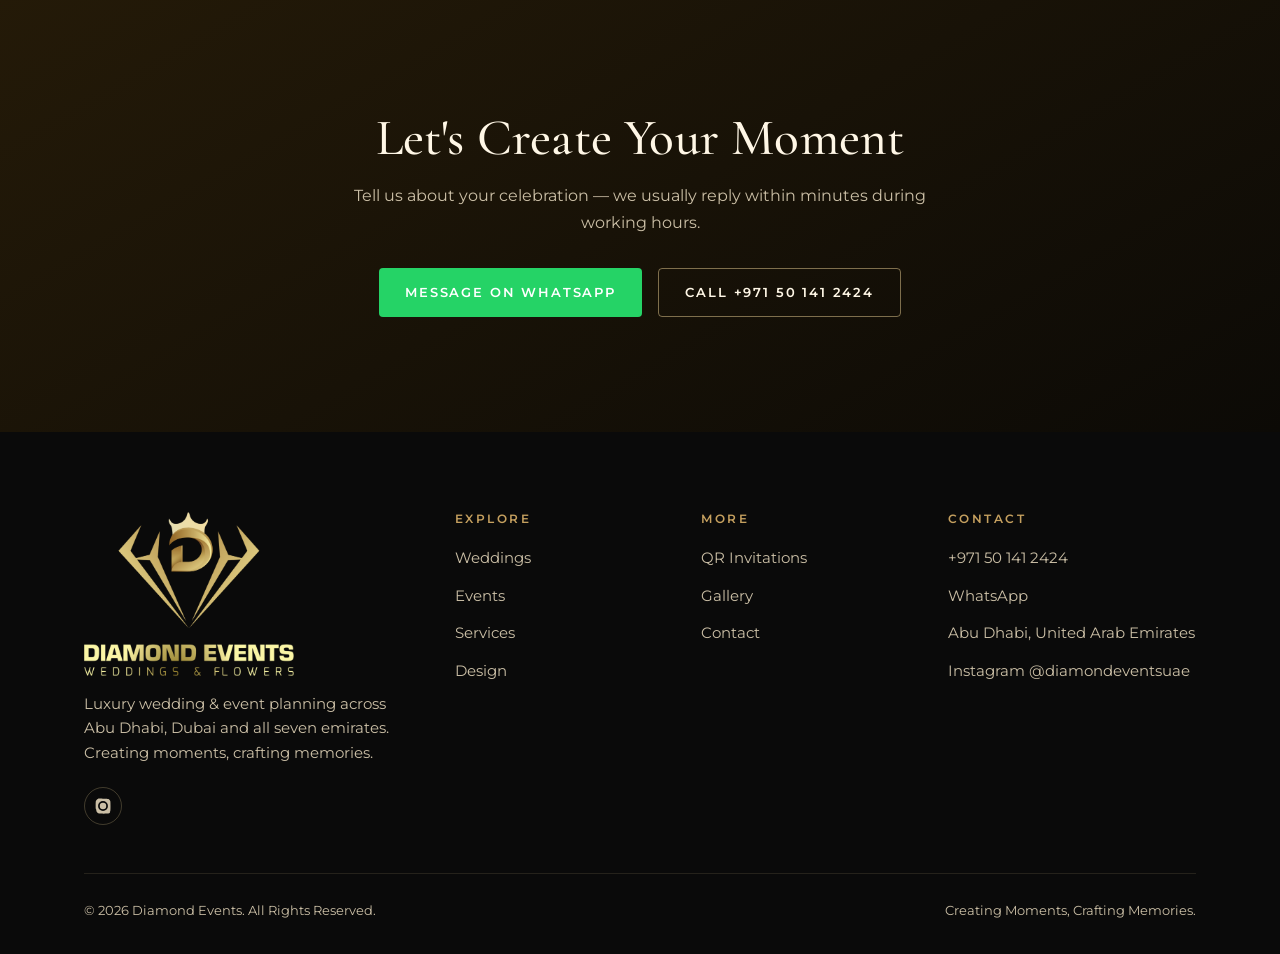
==== commit e3a14068: "Testimonials: switch to auto-scrolling marquee columns Replace the static grid + Load More with thre" ====
--- a/index.html
+++ b/index.html
@@ -332,65 +332,109 @@
         <p class="section-lead" data-ar><span class="lang-en">Real five-star reviews from our Google profile.</span><span class="lang-ar">تقييمات خمس نجوم حقيقية من ملفنا على جوجل.</span></p>
         <div class="divider"></div>
       </div>
-      <div class="tst-wrap" style="margin-top:3rem">
-        <div class="tst-grid">
-          <div class="tst-card reveal">
-            <a class="tst-g" href="https://share.google/WbmNBpGF72yfdPQGA" target="_blank" rel="noopener" aria-label="See on Google"><svg viewBox="0 0 24 24"><path fill="#9a7a3f" d="M12.48 10.92v3.28h7.84c-.24 1.84-.853 3.187-1.787 4.133-1.147 1.147-2.933 2.4-6.053 2.4-4.827 0-8.6-3.893-8.6-8.72s3.773-8.72 8.6-8.72c2.6 0 4.507 1.027 5.907 2.347l2.307-2.307C18.747 1.44 16.133 0 12.48 0 5.867 0 .307 5.387.307 12s5.56 12 12.173 12c3.573 0 6.267-1.173 8.373-3.36 2.16-2.16 2.84-5.213 2.84-7.667 0-.76-.053-1.467-.173-2.053H12.48z"/></svg></a>
-            <div class="tst-head"><span class="tst-ava">D</span><div><div class="tst-name">Dana</div><div class="tst-sub" data-ar><span class="lang-en">Google review</span><span class="lang-ar">تقييم جوجل</span></div></div></div>
-            <div class="tst-stars" aria-label="5 out of 5 stars">★★★★★</div>
-            <p class="tst-text">I had my engagement organized by Diamond Events, and everything was absolutely perfect. I will definitely choose them again. Thank you for making our special day so beautiful and unforgettable.</p>
+      <div class="tstc-viewport reveal" style="margin-top:3rem">
+        <div class="tstc-col tstc-col--1">
+          <div class="tstc-track" style="--dur:26s">
+            <div class="tst-card tstc-card">
+              <div class="tst-stars" aria-label="5 out of 5 stars">★★★★★</div>
+              <p class="tst-text">I had my engagement organized by Diamond Events, and everything was absolutely perfect. I will definitely choose them again. Thank you for making our special day so beautiful and unforgettable.</p>
+              <div class="tst-head"><span class="tst-ava">D</span><div><div class="tst-name">Dana</div><div class="tst-sub" data-ar><span class="lang-en">Google review</span><span class="lang-ar">تقييم جوجل</span></div></div></div>
+            </div>
+            <div class="tst-card tstc-card">
+              <div class="tst-stars" aria-label="5 out of 5 stars">★★★★★</div>
+              <p class="tst-text">A huge thank you to the staff for their excellent and reassuring service. And a thousand thanks from the bottom of my heart to my dear Nasreen for standing by me until the very last moment.</p>
+              <div class="tst-head"><span class="tst-ava">M</span><div><div class="tst-name">Maitha Almarzooqi</div><div class="tst-sub" data-ar><span class="lang-en">Google review</span><span class="lang-ar">تقييم جوجل</span></div></div></div>
+            </div>
+            <div class="tst-card tstc-card">
+              <div class="tst-stars" aria-label="5 out of 5 stars">★★★★★</div>
+              <p class="tst-text">I had my wedding arrangements done by them! The stage was amazing, and the lighting, DJ, photography, perfumes, abaya hanging, and everything else was perfect.</p>
+              <div class="tst-head"><span class="tst-ava">F</span><div><div class="tst-name">Fooz Almarzooqi</div><div class="tst-sub" data-ar><span class="lang-en">Google review</span><span class="lang-ar">تقييم جوجل</span></div></div></div>
+            </div>
+            <div class="tst-card tstc-card tstc-dup" aria-hidden="true">
+              <div class="tst-stars" aria-label="5 out of 5 stars">★★★★★</div>
+              <p class="tst-text">I had my engagement organized by Diamond Events, and everything was absolutely perfect. I will definitely choose them again. Thank you for making our special day so beautiful and unforgettable.</p>
+              <div class="tst-head"><span class="tst-ava">D</span><div><div class="tst-name">Dana</div><div class="tst-sub" data-ar><span class="lang-en">Google review</span><span class="lang-ar">تقييم جوجل</span></div></div></div>
+            </div>
+            <div class="tst-card tstc-card tstc-dup" aria-hidden="true">
+              <div class="tst-stars" aria-label="5 out of 5 stars">★★★★★</div>
+              <p class="tst-text">A huge thank you to the staff for their excellent and reassuring service. And a thousand thanks from the bottom of my heart to my dear Nasreen for standing by me until the very last moment.</p>
+              <div class="tst-head"><span class="tst-ava">M</span><div><div class="tst-name">Maitha Almarzooqi</div><div class="tst-sub" data-ar><span class="lang-en">Google review</span><span class="lang-ar">تقييم جوجل</span></div></div></div>
+            </div>
+            <div class="tst-card tstc-card tstc-dup" aria-hidden="true">
+              <div class="tst-stars" aria-label="5 out of 5 stars">★★★★★</div>
+              <p class="tst-text">I had my wedding arrangements done by them! The stage was amazing, and the lighting, DJ, photography, perfumes, abaya hanging, and everything else was perfect.</p>
+              <div class="tst-head"><span class="tst-ava">F</span><div><div class="tst-name">Fooz Almarzooqi</div><div class="tst-sub" data-ar><span class="lang-en">Google review</span><span class="lang-ar">تقييم جوجل</span></div></div></div>
+            </div>
           </div>
-          <div class="tst-card reveal">
-            <a class="tst-g" href="https://share.google/WbmNBpGF72yfdPQGA" target="_blank" rel="noopener" aria-label="See on Google"><svg viewBox="0 0 24 24"><path fill="#9a7a3f" d="M12.48 10.92v3.28h7.84c-.24 1.84-.853 3.187-1.787 4.133-1.147 1.147-2.933 2.4-6.053 2.4-4.827 0-8.6-3.893-8.6-8.72s3.773-8.72 8.6-8.72c2.6 0 4.507 1.027 5.907 2.347l2.307-2.307C18.747 1.44 16.133 0 12.48 0 5.867 0 .307 5.387.307 12s5.56 12 12.173 12c3.573 0 6.267-1.173 8.373-3.36 2.16-2.16 2.84-5.213 2.84-7.667 0-.76-.053-1.467-.173-2.053H12.48z"/></svg></a>
-            <div class="tst-head"><span class="tst-ava">M</span><div><div class="tst-name">Maitha Almarzooqi</div><div class="tst-sub" data-ar><span class="lang-en">Google review</span><span class="lang-ar">تقييم جوجل</span></div></div></div>
-            <div class="tst-stars" aria-label="5 out of 5 stars">★★★★★</div>
-            <p class="tst-text">A huge thank you to the staff for their excellent and reassuring service. And a thousand thanks from the bottom of my heart to my dear Nasreen for standing by me until the very last moment.</p>
+        </div>
+        <div class="tstc-col tstc-col--2">
+          <div class="tstc-track" style="--dur:34s">
+            <div class="tst-card tstc-card">
+              <div class="tst-stars" aria-label="5 out of 5 stars">★★★★★</div>
+              <p class="tst-text">A huge thanks to the Diamond Events team, Firas, Majd, and all who were working hard and did a wonderful job in creating the best experience and memories for our wedding.</p>
+              <div class="tst-head"><span class="tst-ava">L</span><div><div class="tst-name">Layan Amer</div><div class="tst-sub" data-ar><span class="lang-en">Google review</span><span class="lang-ar">تقييم جوجل</span></div></div></div>
+            </div>
+            <div class="tst-card tstc-card">
+              <div class="tst-stars" aria-label="5 out of 5 stars">★★★★★</div>
+              <p class="tst-text">A huge thank you to Mr. Firas and his wife, Mrs. Nasreen, for everything they did for the wedding. They made sure everything was perfect, and we are so happy to have worked with you.</p>
+              <div class="tst-head"><span class="tst-ava">R</span><div><div class="tst-name">Ramez AJ</div><div class="tst-sub" data-ar><span class="lang-en">Google review</span><span class="lang-ar">تقييم جوجل</span></div></div></div>
+            </div>
+            <div class="tst-card tstc-card">
+              <div class="tst-stars" aria-label="5 out of 5 stars">★★★★★</div>
+              <p class="tst-text">Amazing experience!! They made all my imagination come into reality — everyone complimented the decoration of our engagement. Miss Nisreen went the extra mile to make everything look perfect, neat and magical.</p>
+              <div class="tst-head"><span class="tst-ava">Y</span><div><div class="tst-name">Y. T.</div><div class="tst-sub" data-ar><span class="lang-en">Google review</span><span class="lang-ar">تقييم جوجل</span></div></div></div>
+            </div>
+            <div class="tst-card tstc-card tstc-dup" aria-hidden="true">
+              <div class="tst-stars" aria-label="5 out of 5 stars">★★★★★</div>
+              <p class="tst-text">A huge thanks to the Diamond Events team, Firas, Majd, and all who were working hard and did a wonderful job in creating the best experience and memories for our wedding.</p>
+              <div class="tst-head"><span class="tst-ava">L</span><div><div class="tst-name">Layan Amer</div><div class="tst-sub" data-ar><span class="lang-en">Google review</span><span class="lang-ar">تقييم جوجل</span></div></div></div>
+            </div>
+            <div class="tst-card tstc-card tstc-dup" aria-hidden="true">
+              <div class="tst-stars" aria-label="5 out of 5 stars">★★★★★</div>
+              <p class="tst-text">A huge thank you to Mr. Firas and his wife, Mrs. Nasreen, for everything they did for the wedding. They made sure everything was perfect, and we are so happy to have worked with you.</p>
+              <div class="tst-head"><span class="tst-ava">R</span><div><div class="tst-name">Ramez AJ</div><div class="tst-sub" data-ar><span class="lang-en">Google review</span><span class="lang-ar">تقييم جوجل</span></div></div></div>
+            </div>
+            <div class="tst-card tstc-card tstc-dup" aria-hidden="true">
+              <div class="tst-stars" aria-label="5 out of 5 stars">★★★★★</div>
+              <p class="tst-text">Amazing experience!! They made all my imagination come into reality — everyone complimented the decoration of our engagement. Miss Nisreen went the extra mile to make everything look perfect, neat and magical.</p>
+              <div class="tst-head"><span class="tst-ava">Y</span><div><div class="tst-name">Y. T.</div><div class="tst-sub" data-ar><span class="lang-en">Google review</span><span class="lang-ar">تقييم جوجل</span></div></div></div>
+            </div>
           </div>
-          <div class="tst-card reveal">
-            <a class="tst-g" href="https://share.google/WbmNBpGF72yfdPQGA" target="_blank" rel="noopener" aria-label="See on Google"><svg viewBox="0 0 24 24"><path fill="#9a7a3f" d="M12.48 10.92v3.28h7.84c-.24 1.84-.853 3.187-1.787 4.133-1.147 1.147-2.933 2.4-6.053 2.4-4.827 0-8.6-3.893-8.6-8.72s3.773-8.72 8.6-8.72c2.6 0 4.507 1.027 5.907 2.347l2.307-2.307C18.747 1.44 16.133 0 12.48 0 5.867 0 .307 5.387.307 12s5.56 12 12.173 12c3.573 0 6.267-1.173 8.373-3.36 2.16-2.16 2.84-5.213 2.84-7.667 0-.76-.053-1.467-.173-2.053H12.48z"/></svg></a>
-            <div class="tst-head"><span class="tst-ava">F</span><div><div class="tst-name">Fooz Almarzooqi</div><div class="tst-sub" data-ar><span class="lang-en">Google review</span><span class="lang-ar">تقييم جوجل</span></div></div></div>
-            <div class="tst-stars" aria-label="5 out of 5 stars">★★★★★</div>
-            <p class="tst-text">I had my wedding arrangements done by them! The stage was amazing, and the lighting, DJ, photography, perfumes, abaya hanging, and everything else was perfect.</p>
+        </div>
+        <div class="tstc-col tstc-col--3">
+          <div class="tstc-track" style="--dur:29s">
+            <div class="tst-card tstc-card">
+              <div class="tst-stars" aria-label="5 out of 5 stars">★★★★★</div>
+              <p class="tst-text">Thank you so much for the wonderful organization. The venue and arrangements were even more beautiful than I expected, and your touches made my wedding truly special.</p>
+              <div class="tst-head"><span class="tst-ava">A</span><div><div class="tst-name">Amna Al Hosani</div><div class="tst-sub" data-ar><span class="lang-en">Google review</span><span class="lang-ar">تقييم جوجل</span></div></div></div>
+            </div>
+            <div class="tst-card tstc-card">
+              <div class="tst-stars" aria-label="5 out of 5 stars">★★★★★</div>
+              <p class="tst-text">Many thanks to Mr. Firas and Ms. Nasreen for their wonderful work, professionalism, and exceptional service. Everything we agreed upon was executed perfectly.</p>
+              <div class="tst-head"><span class="tst-ava">L</span><div><div class="tst-name">Leen Ahmad</div><div class="tst-sub" data-ar><span class="lang-en">Google review</span><span class="lang-ar">تقييم جوجل</span></div></div></div>
+            </div>
+            <div class="tst-card tstc-card">
+              <div class="tst-stars" aria-label="5 out of 5 stars">★★★★★</div>
+              <p class="tst-text">Nisreen and her team did an amazing job. They did everything on time and better than my expectation. I will recommend her to everyone.</p>
+              <div class="tst-head"><span class="tst-ava">S</span><div><div class="tst-name">Sania Riasat</div><div class="tst-sub" data-ar><span class="lang-en">Google review</span><span class="lang-ar">تقييم جوجل</span></div></div></div>
+            </div>
+            <div class="tst-card tstc-card tstc-dup" aria-hidden="true">
+              <div class="tst-stars" aria-label="5 out of 5 stars">★★★★★</div>
+              <p class="tst-text">Thank you so much for the wonderful organization. The venue and arrangements were even more beautiful than I expected, and your touches made my wedding truly special.</p>
+              <div class="tst-head"><span class="tst-ava">A</span><div><div class="tst-name">Amna Al Hosani</div><div class="tst-sub" data-ar><span class="lang-en">Google review</span><span class="lang-ar">تقييم جوجل</span></div></div></div>
+            </div>
+            <div class="tst-card tstc-card tstc-dup" aria-hidden="true">
+              <div class="tst-stars" aria-label="5 out of 5 stars">★★★★★</div>
+              <p class="tst-text">Many thanks to Mr. Firas and Ms. Nasreen for their wonderful work, professionalism, and exceptional service. Everything we agreed upon was executed perfectly.</p>
+              <div class="tst-head"><span class="tst-ava">L</span><div><div class="tst-name">Leen Ahmad</div><div class="tst-sub" data-ar><span class="lang-en">Google review</span><span class="lang-ar">تقييم جوجل</span></div></div></div>
+            </div>
+            <div class="tst-card tstc-card tstc-dup" aria-hidden="true">
+              <div class="tst-stars" aria-label="5 out of 5 stars">★★★★★</div>
+              <p class="tst-text">Nisreen and her team did an amazing job. They did everything on time and better than my expectation. I will recommend her to everyone.</p>
+              <div class="tst-head"><span class="tst-ava">S</span><div><div class="tst-name">Sania Riasat</div><div class="tst-sub" data-ar><span class="lang-en">Google review</span><span class="lang-ar">تقييم جوجل</span></div></div></div>
+            </div>
           </div>
-          <div class="tst-card reveal">
-            <a class="tst-g" href="https://share.google/WbmNBpGF72yfdPQGA" target="_blank" rel="noopener" aria-label="See on Google"><svg viewBox="0 0 24 24"><path fill="#9a7a3f" d="M12.48 10.92v3.28h7.84c-.24 1.84-.853 3.187-1.787 4.133-1.147 1.147-2.933 2.4-6.053 2.4-4.827 0-8.6-3.893-8.6-8.72s3.773-8.72 8.6-8.72c2.6 0 4.507 1.027 5.907 2.347l2.307-2.307C18.747 1.44 16.133 0 12.48 0 5.867 0 .307 5.387.307 12s5.56 12 12.173 12c3.573 0 6.267-1.173 8.373-3.36 2.16-2.16 2.84-5.213 2.84-7.667 0-.76-.053-1.467-.173-2.053H12.48z"/></svg></a>
-            <div class="tst-head"><span class="tst-ava">L</span><div><div class="tst-name">Layan Amer</div><div class="tst-sub" data-ar><span class="lang-en">Google review</span><span class="lang-ar">تقييم جوجل</span></div></div></div>
-            <div class="tst-stars" aria-label="5 out of 5 stars">★★★★★</div>
-            <p class="tst-text">A huge thanks to the Diamond Events team, Firas, Majd, and all who were working hard and did a wonderful job in creating the best experience and memories for our wedding.</p>
-          </div>
-          <div class="tst-card reveal">
-            <a class="tst-g" href="https://share.google/WbmNBpGF72yfdPQGA" target="_blank" rel="noopener" aria-label="See on Google"><svg viewBox="0 0 24 24"><path fill="#9a7a3f" d="M12.48 10.92v3.28h7.84c-.24 1.84-.853 3.187-1.787 4.133-1.147 1.147-2.933 2.4-6.053 2.4-4.827 0-8.6-3.893-8.6-8.72s3.773-8.72 8.6-8.72c2.6 0 4.507 1.027 5.907 2.347l2.307-2.307C18.747 1.44 16.133 0 12.48 0 5.867 0 .307 5.387.307 12s5.56 12 12.173 12c3.573 0 6.267-1.173 8.373-3.36 2.16-2.16 2.84-5.213 2.84-7.667 0-.76-.053-1.467-.173-2.053H12.48z"/></svg></a>
-            <div class="tst-head"><span class="tst-ava">R</span><div><div class="tst-name">Ramez AJ</div><div class="tst-sub" data-ar><span class="lang-en">Google review</span><span class="lang-ar">تقييم جوجل</span></div></div></div>
-            <div class="tst-stars" aria-label="5 out of 5 stars">★★★★★</div>
-            <p class="tst-text">A huge thank you to Mr. Firas and his wife, Mrs. Nasreen, for everything they did for the wedding. They made sure everything was perfect, and we are so happy to have worked with you.</p>
-          </div>
-          <div class="tst-card reveal">
-            <a class="tst-g" href="https://share.google/WbmNBpGF72yfdPQGA" target="_blank" rel="noopener" aria-label="See on Google"><svg viewBox="0 0 24 24"><path fill="#9a7a3f" d="M12.48 10.92v3.28h7.84c-.24 1.84-.853 3.187-1.787 4.133-1.147 1.147-2.933 2.4-6.053 2.4-4.827 0-8.6-3.893-8.6-8.72s3.773-8.72 8.6-8.72c2.6 0 4.507 1.027 5.907 2.347l2.307-2.307C18.747 1.44 16.133 0 12.48 0 5.867 0 .307 5.387.307 12s5.56 12 12.173 12c3.573 0 6.267-1.173 8.373-3.36 2.16-2.16 2.84-5.213 2.84-7.667 0-.76-.053-1.467-.173-2.053H12.48z"/></svg></a>
-            <div class="tst-head"><span class="tst-ava">Y</span><div><div class="tst-name">Y. T.</div><div class="tst-sub" data-ar><span class="lang-en">Google review</span><span class="lang-ar">تقييم جوجل</span></div></div></div>
-            <div class="tst-stars" aria-label="5 out of 5 stars">★★★★★</div>
-            <p class="tst-text">Amazing experience!! They made all my imagination come into reality — everyone complimented the decoration of our engagement. Miss Nisreen went the extra mile to make everything look perfect, neat and magical.</p>
-          </div>
-          <div class="tst-card tst-hidden reveal">
-            <a class="tst-g" href="https://share.google/WbmNBpGF72yfdPQGA" target="_blank" rel="noopener" aria-label="See on Google"><svg viewBox="0 0 24 24"><path fill="#9a7a3f" d="M12.48 10.92v3.28h7.84c-.24 1.84-.853 3.187-1.787 4.133-1.147 1.147-2.933 2.4-6.053 2.4-4.827 0-8.6-3.893-8.6-8.72s3.773-8.72 8.6-8.72c2.6 0 4.507 1.027 5.907 2.347l2.307-2.307C18.747 1.44 16.133 0 12.48 0 5.867 0 .307 5.387.307 12s5.56 12 12.173 12c3.573 0 6.267-1.173 8.373-3.36 2.16-2.16 2.84-5.213 2.84-7.667 0-.76-.053-1.467-.173-2.053H12.48z"/></svg></a>
-            <div class="tst-head"><span class="tst-ava">A</span><div><div class="tst-name">Amna Al Hosani</div><div class="tst-sub" data-ar><span class="lang-en">Google review</span><span class="lang-ar">تقييم جوجل</span></div></div></div>
-            <div class="tst-stars" aria-label="5 out of 5 stars">★★★★★</div>
-            <p class="tst-text">Thank you so much for the wonderful organization. The venue and arrangements were even more beautiful than I expected, and your touches made my wedding truly special.</p>
-          </div>
-          <div class="tst-card tst-hidden reveal">
-            <a class="tst-g" href="https://share.google/WbmNBpGF72yfdPQGA" target="_blank" rel="noopener" aria-label="See on Google"><svg viewBox="0 0 24 24"><path fill="#9a7a3f" d="M12.48 10.92v3.28h7.84c-.24 1.84-.853 3.187-1.787 4.133-1.147 1.147-2.933 2.4-6.053 2.4-4.827 0-8.6-3.893-8.6-8.72s3.773-8.72 8.6-8.72c2.6 0 4.507 1.027 5.907 2.347l2.307-2.307C18.747 1.44 16.133 0 12.48 0 5.867 0 .307 5.387.307 12s5.56 12 12.173 12c3.573 0 6.267-1.173 8.373-3.36 2.16-2.16 2.84-5.213 2.84-7.667 0-.76-.053-1.467-.173-2.053H12.48z"/></svg></a>
-            <div class="tst-head"><span class="tst-ava">L</span><div><div class="tst-name">Leen Ahmad</div><div class="tst-sub" data-ar><span class="lang-en">Google review</span><span class="lang-ar">تقييم جوجل</span></div></div></div>
-            <div class="tst-stars" aria-label="5 out of 5 stars">★★★★★</div>
-            <p class="tst-text">Many thanks to Mr. Firas and Ms. Nasreen for their wonderful work, professionalism, and exceptional service. Everything we agreed upon was executed perfectly.</p>
-          </div>
-          <div class="tst-card tst-hidden reveal">
-            <a class="tst-g" href="https://share.google/WbmNBpGF72yfdPQGA" target="_blank" rel="noopener" aria-label="See on Google"><svg viewBox="0 0 24 24"><path fill="#9a7a3f" d="M12.48 10.92v3.28h7.84c-.24 1.84-.853 3.187-1.787 4.133-1.147 1.147-2.933 2.4-6.053 2.4-4.827 0-8.6-3.893-8.6-8.72s3.773-8.72 8.6-8.72c2.6 0 4.507 1.027 5.907 2.347l2.307-2.307C18.747 1.44 16.133 0 12.48 0 5.867 0 .307 5.387.307 12s5.56 12 12.173 12c3.573 0 6.267-1.173 8.373-3.36 2.16-2.16 2.84-5.213 2.84-7.667 0-.76-.053-1.467-.173-2.053H12.48z"/></svg></a>
-            <div class="tst-head"><span class="tst-ava">S</span><div><div class="tst-name">Sania Riasat</div><div class="tst-sub" data-ar><span class="lang-en">Google review</span><span class="lang-ar">تقييم جوجل</span></div></div></div>
-            <div class="tst-stars" aria-label="5 out of 5 stars">★★★★★</div>
-            <p class="tst-text">Nisreen and her team did an amazing job. They did everything on time and better than my expectation. I will recommend her to everyone.</p>
-          </div>
-        </div>
-        <div class="tst-fade"></div>
-        <button class="btn btn--gold tst-more" data-ar><span class="lang-en">Load More</span><span class="lang-ar">عرض المزيد</span></button>
+        </div>
       </div>
       <div class="center" style="margin-top:2.2rem">
         <a class="btn btn--ghost" href="https://share.google/WbmNBpGF72yfdPQGA" target="_blank" rel="noopener" data-ar><span class="lang-en">Read All Reviews on Google</span><span class="lang-ar">اقرأ كل التقييمات على جوجل</span></a>
--- a/assets/css/styles.css
+++ b/assets/css/styles.css
@@ -839,3 +839,28 @@
 .tst-wrap.is-open .tst-fade, .tst-wrap.is-open .tst-more { display: none; }
 @media (max-width: 980px) { .tst-grid { grid-template-columns: repeat(2, 1fr); } }
 @media (max-width: 640px) { .tst-grid { grid-template-columns: 1fr; } }
+
+/* ---------------- Testimonials: scrolling columns ---------------- */
+.tstc-viewport {
+  display: flex; justify-content: center; gap: 1.5rem;
+  max-height: 660px; overflow: hidden;
+  -webkit-mask-image: linear-gradient(to bottom, transparent, #000 22%, #000 78%, transparent);
+          mask-image: linear-gradient(to bottom, transparent, #000 22%, #000 78%, transparent);
+}
+.tstc-track {
+  display: flex; flex-direction: column; gap: 1.5rem; padding-bottom: 1.5rem;
+  animation: tstScroll var(--dur, 26s) linear infinite; will-change: transform;
+}
+.tstc-col:hover .tstc-track { animation-play-state: paused; }
+@keyframes tstScroll { to { transform: translateY(-50%); } }
+.tstc-card { width: 320px; border-radius: 22px; padding: 1.8rem; }
+.tstc-card .tst-head { margin-top: 1.1rem; }
+.tstc-col--2 { display: none; }
+.tstc-col--3 { display: none; }
+@media (min-width: 760px)  { .tstc-col--2 { display: block; } }
+@media (min-width: 1100px) { .tstc-col--3 { display: block; } }
+@media (prefers-reduced-motion: reduce) {
+  .tstc-viewport { max-height: none; -webkit-mask-image: none; mask-image: none; flex-wrap: wrap; }
+  .tstc-track { animation: none; }
+  .tstc-dup { display: none; }
+}
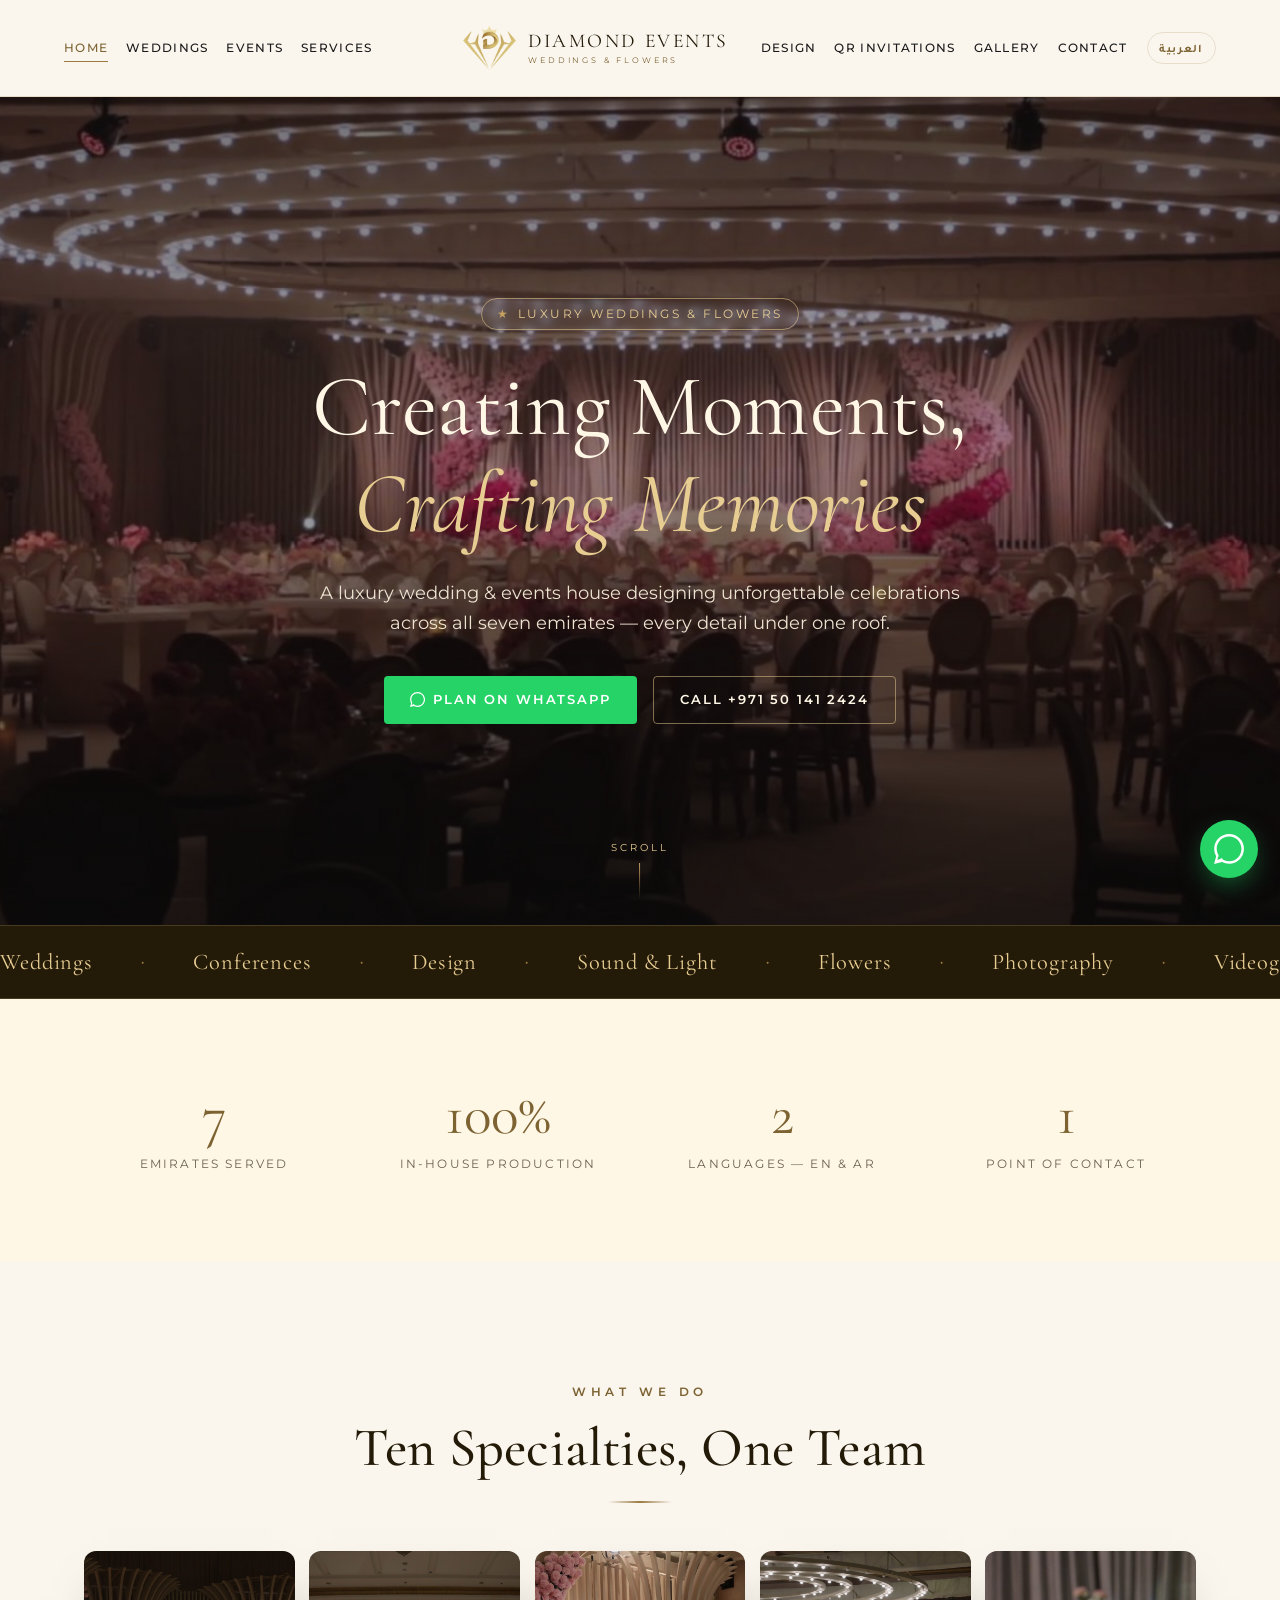
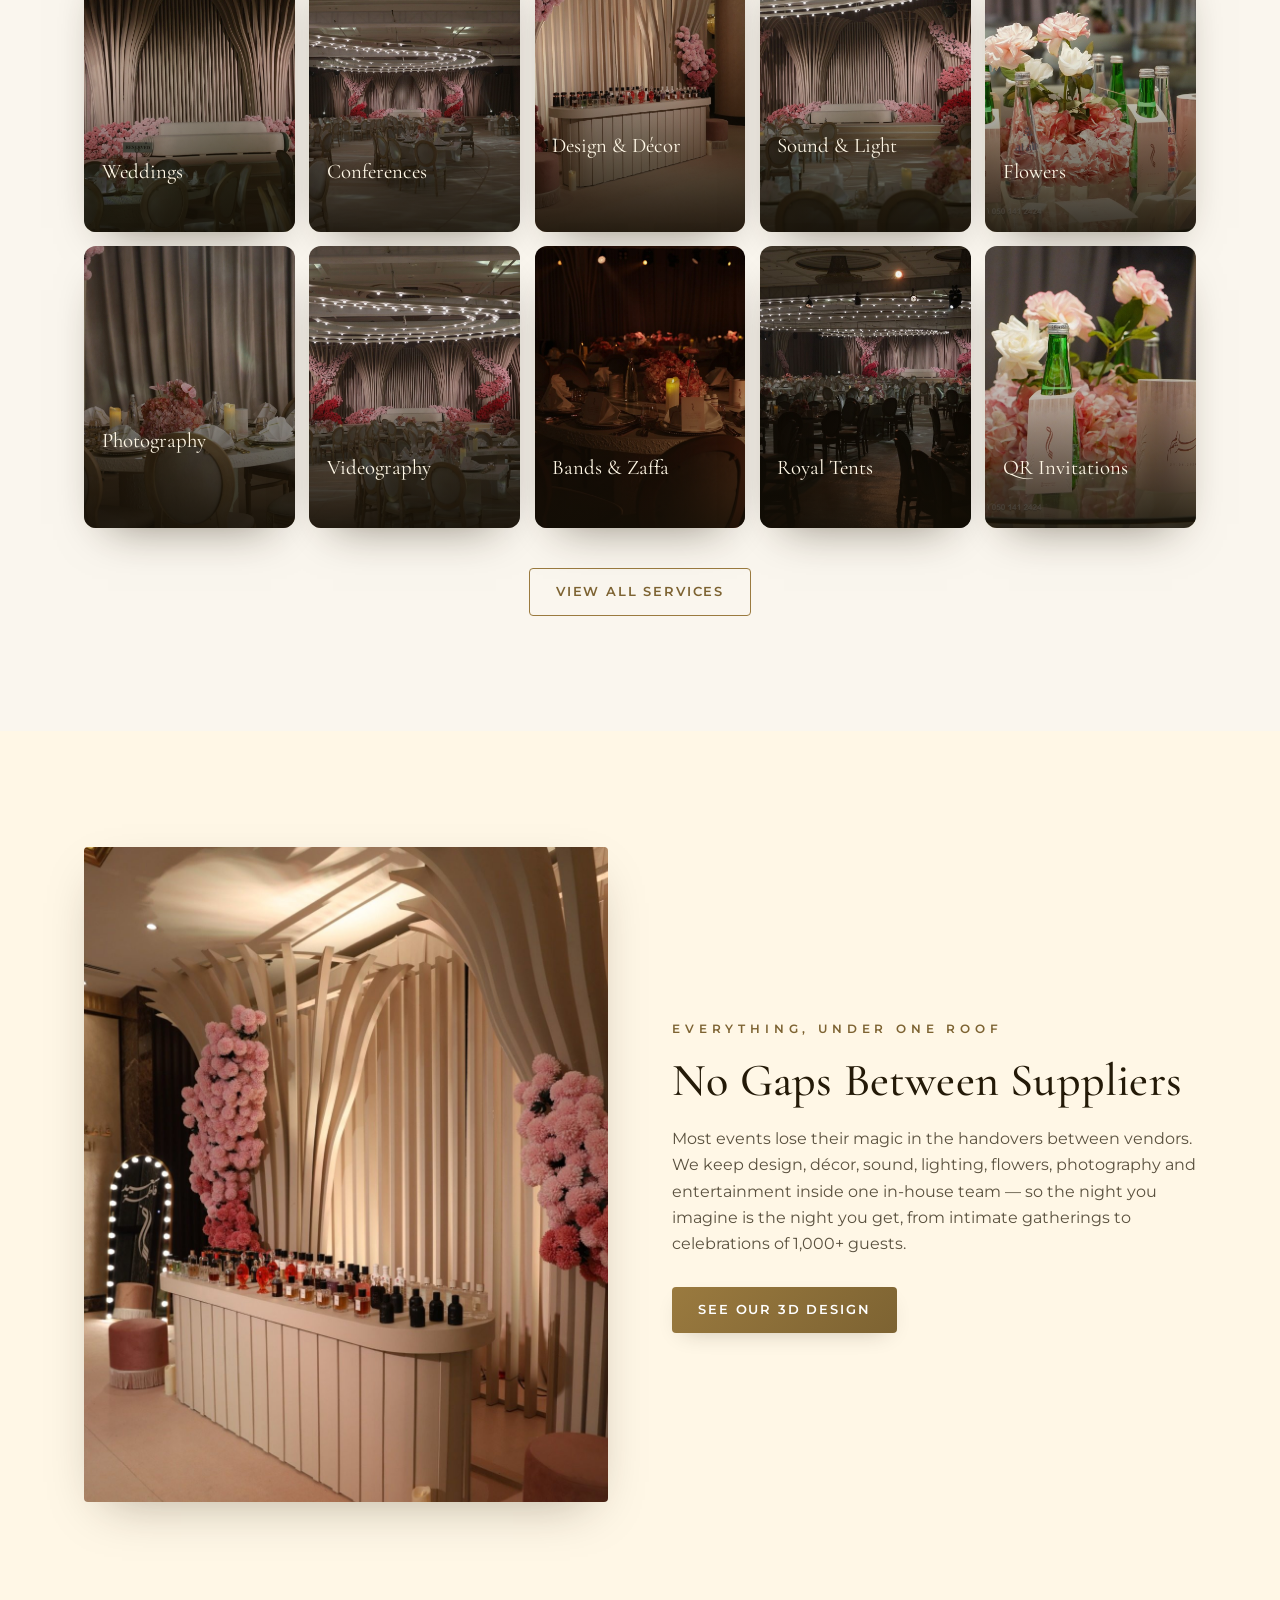
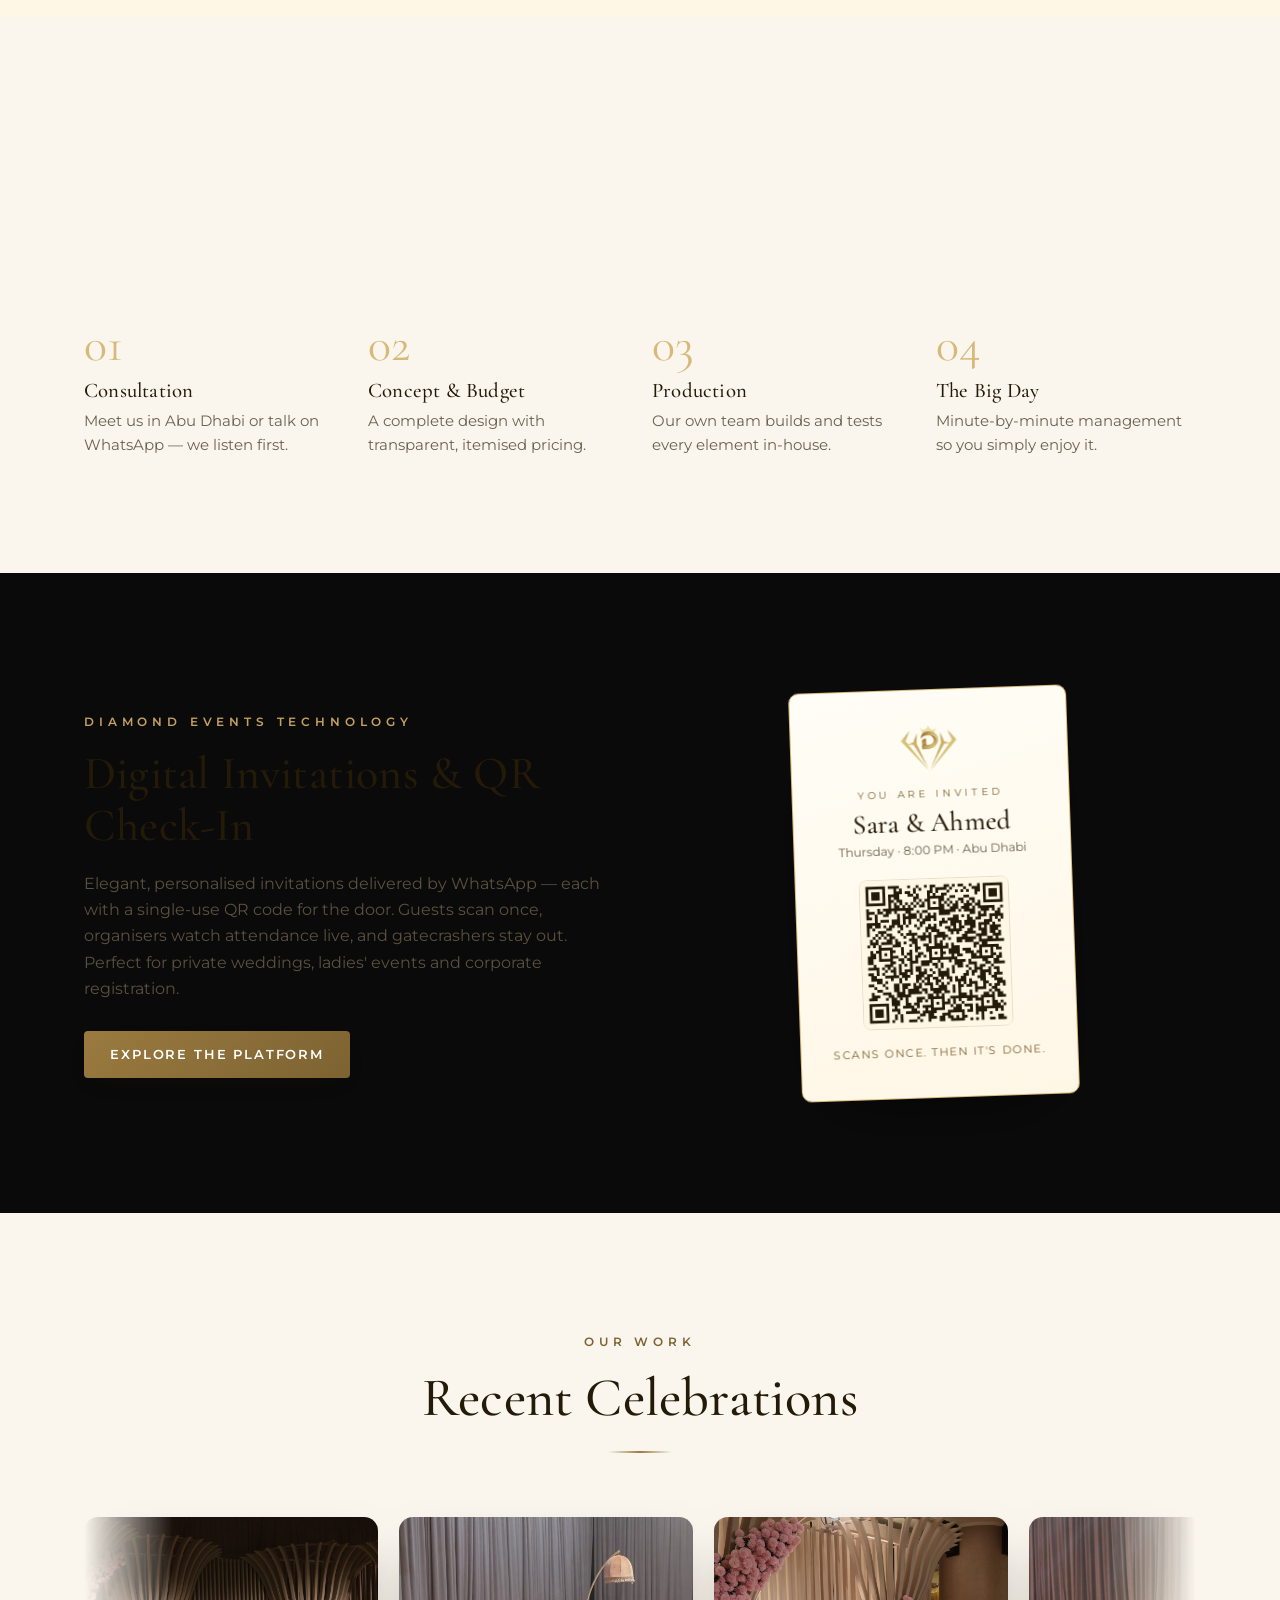
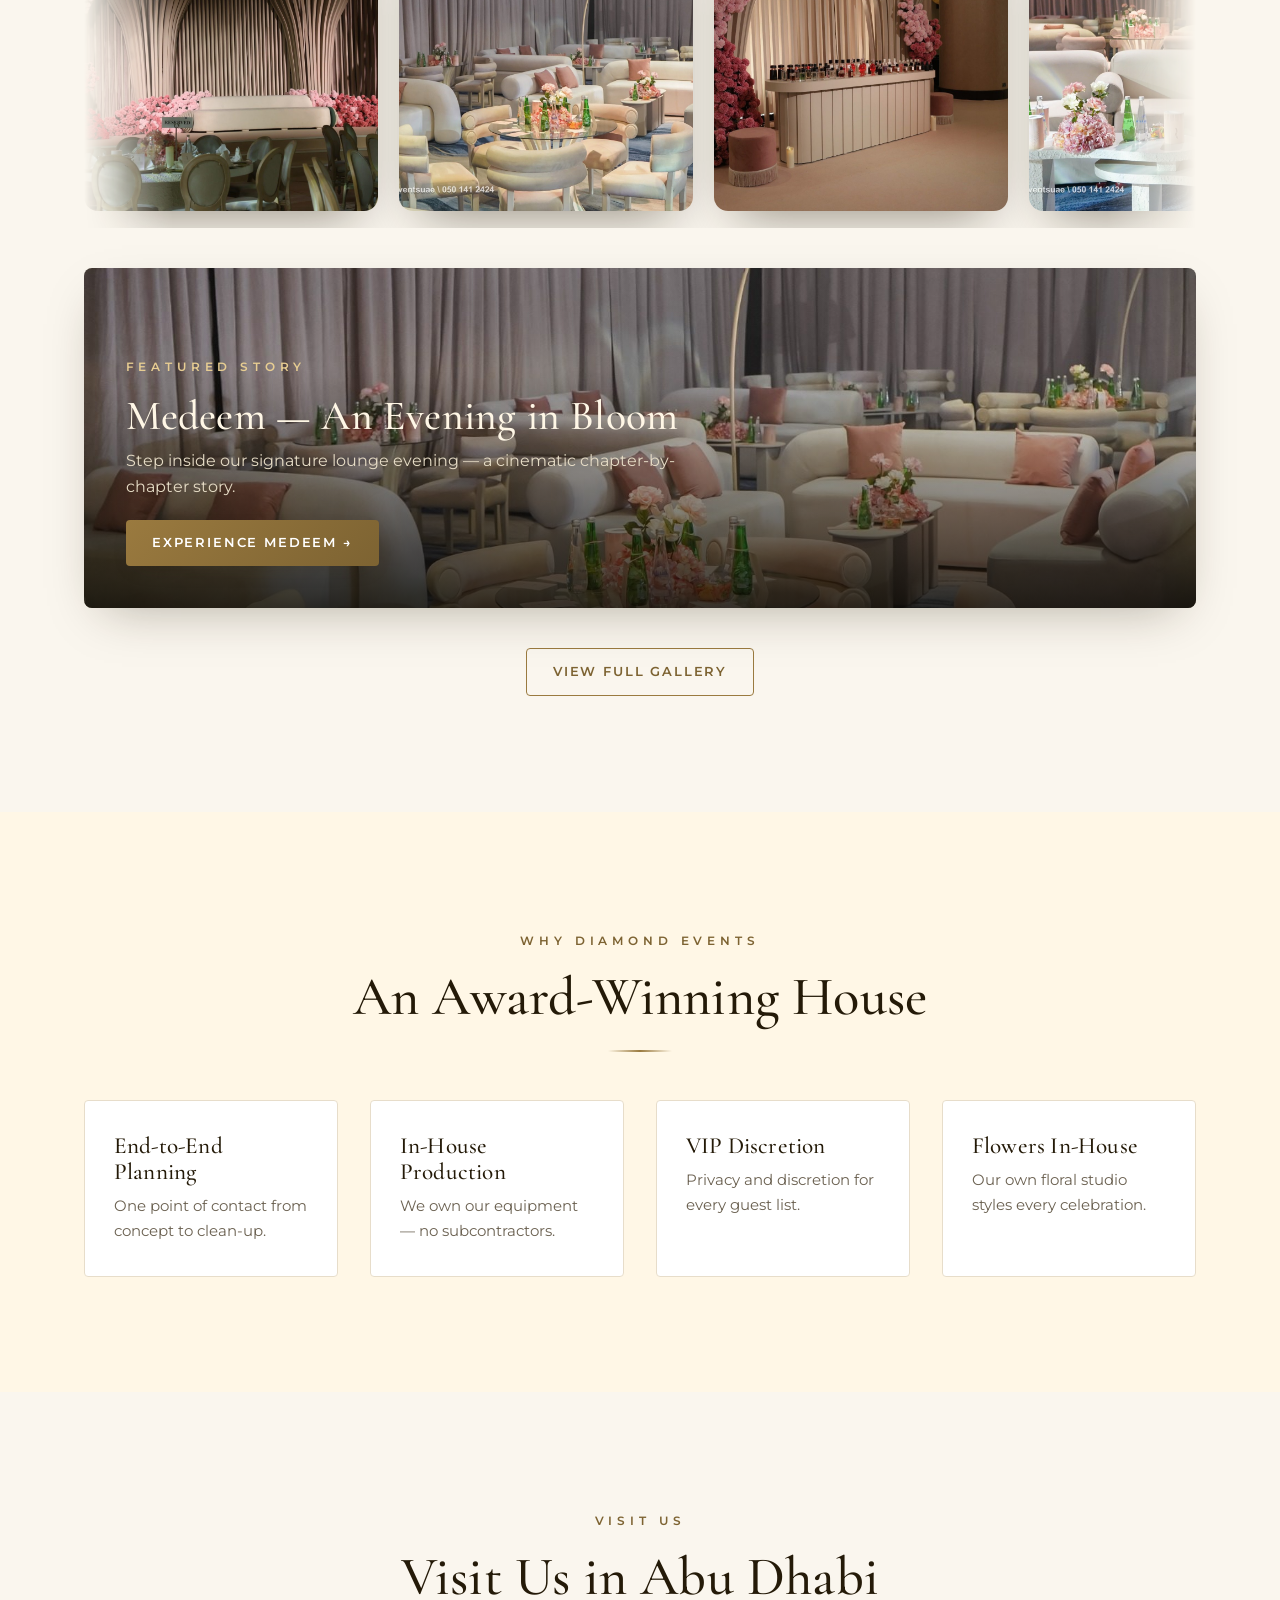
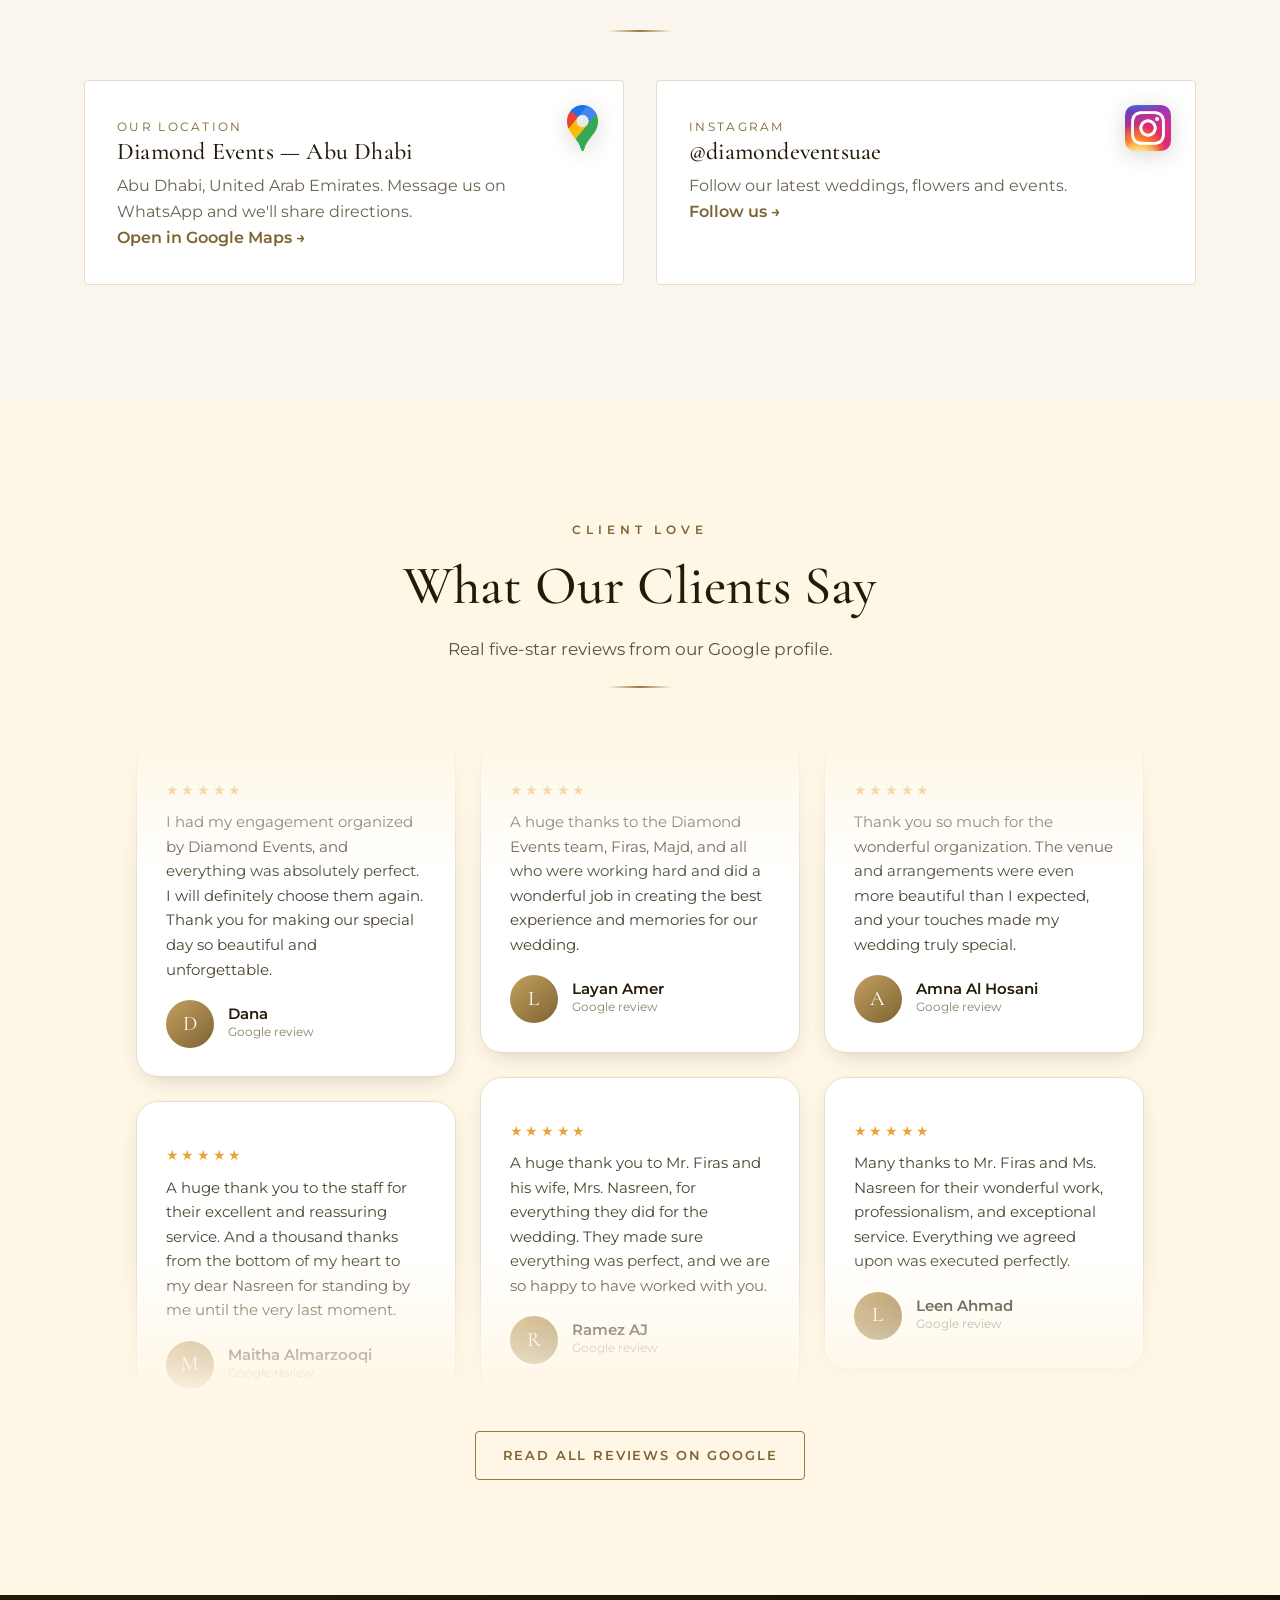
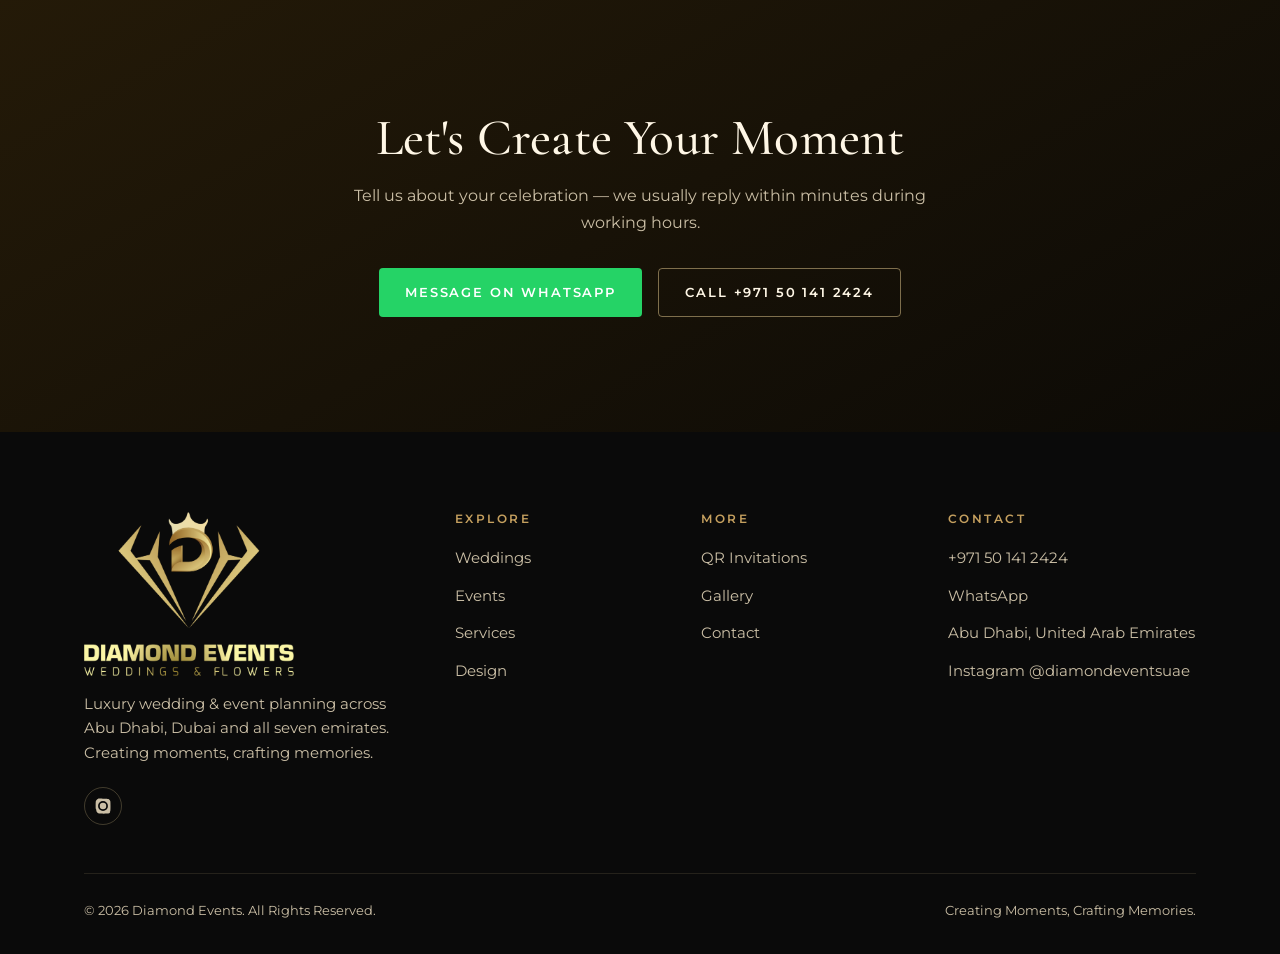
==== commit 5cdab0ac: "Add Google Maps and Instagram logos to contact cards Place the Google Maps pin on the Location card " ====
--- a/index.html
+++ b/index.html
@@ -308,12 +308,14 @@
       </div>
       <div class="grid grid--2" style="margin-top:3rem">
         <div class="contact-card reveal">
+          <img class="contact-card__logo" src="assets/img/icons/gmaps-pin.png" alt="Google Maps">
           <span class="label" data-ar><span class="lang-en">Our Location</span><span class="lang-ar">موقعنا</span></span>
           <h3 data-ar><span class="lang-en">Diamond Events — Abu Dhabi</span><span class="lang-ar">دايموند إيفنتس — أبوظبي</span></h3>
           <p style="color:#6b6151" data-ar><span class="lang-en">Abu Dhabi, United Arab Emirates. Message us on WhatsApp and we'll share directions.</span><span class="lang-ar">أبوظبي، الإمارات العربية المتحدة. راسلنا على واتساب وسنرسل لك الاتجاهات.</span></p>
           <a href="https://share.google/WbmNBpGF72yfdPQGA" target="_blank" rel="noopener" data-ar><span class="lang-en">Open in Google Maps →</span><span class="lang-ar">افتح في خرائط جوجل ←</span></a>
         </div>
         <div class="contact-card reveal">
+          <img class="contact-card__logo" src="assets/img/icons/instagram.png" alt="Instagram">
           <span class="label" data-ar><span class="lang-en">Instagram</span><span class="lang-ar">إنستغرام</span></span>
           <h3>@diamondeventsuae</h3>
           <p style="color:#6b6151" data-ar><span class="lang-en">Follow our latest weddings, flowers and events.</span><span class="lang-ar">تابع أحدث أعراسنا وزهورنا ومناسباتنا.</span></p>
--- a/assets/css/styles.css
+++ b/assets/css/styles.css
@@ -864,3 +864,12 @@
   .tstc-track { animation: none; }
   .tstc-dup { display: none; }
 }
+
+/* ---------------- Contact card brand logos ---------------- */
+.contact-card { position: relative; }
+.contact-card__logo {
+  position: absolute; top: 1.5rem; inset-inline-end: 1.5rem;
+  height: 46px; width: auto; filter: drop-shadow(0 4px 10px rgba(36,26,8,.18));
+  transition: transform .3s var(--ease);
+}
+.contact-card:hover .contact-card__logo { transform: scale(1.1) translateY(-2px); }
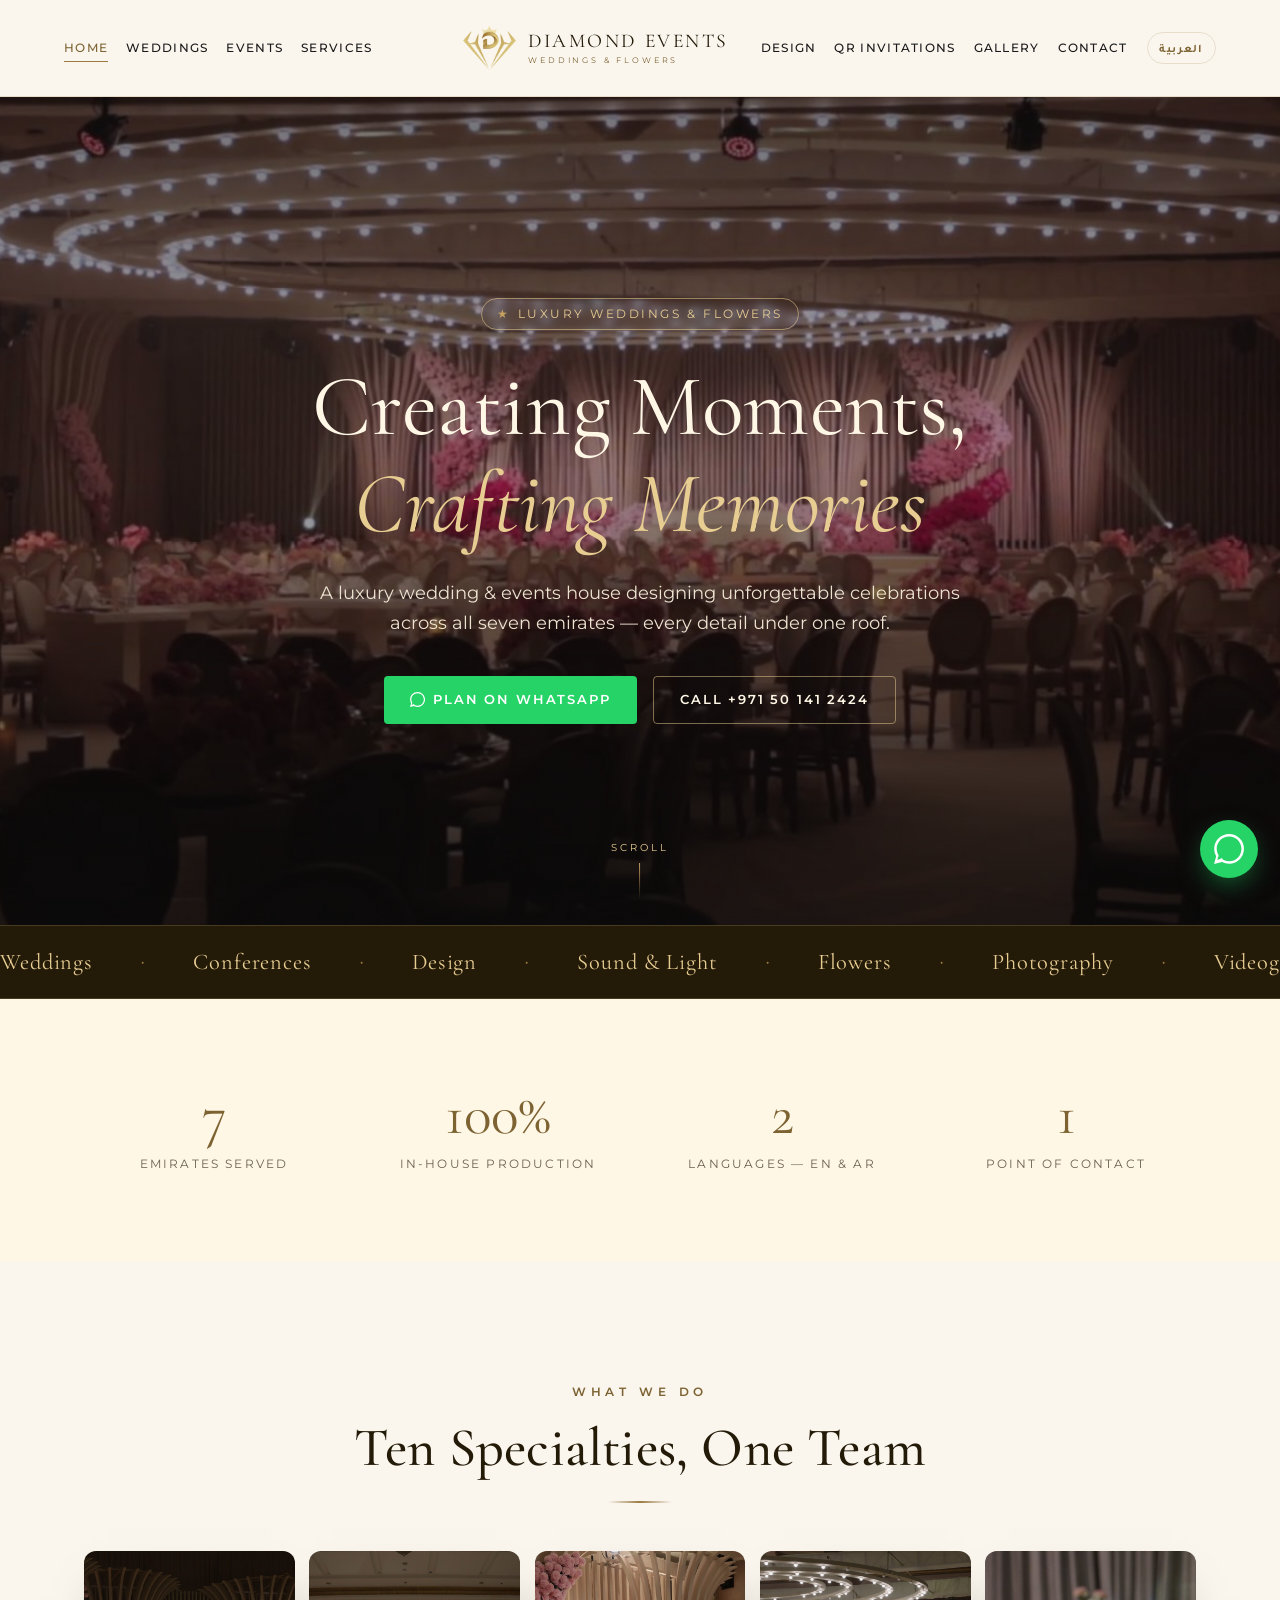
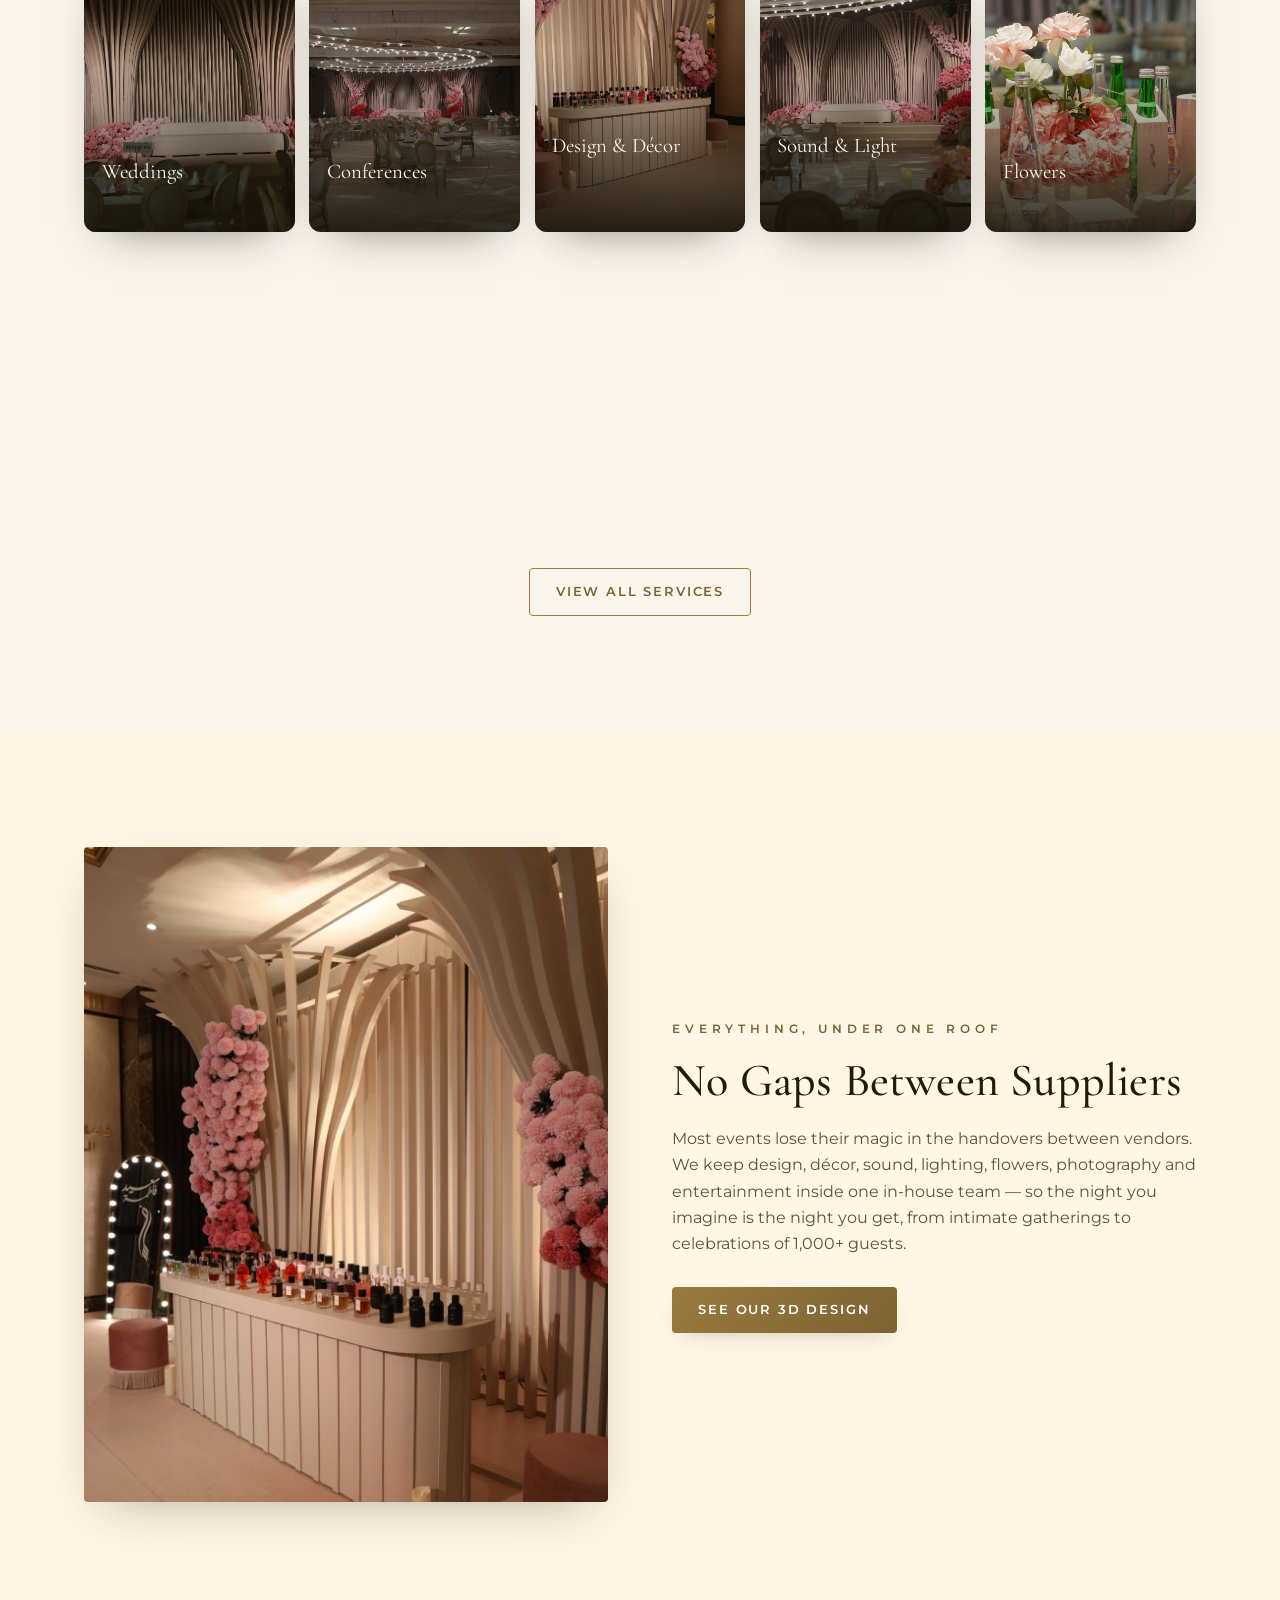
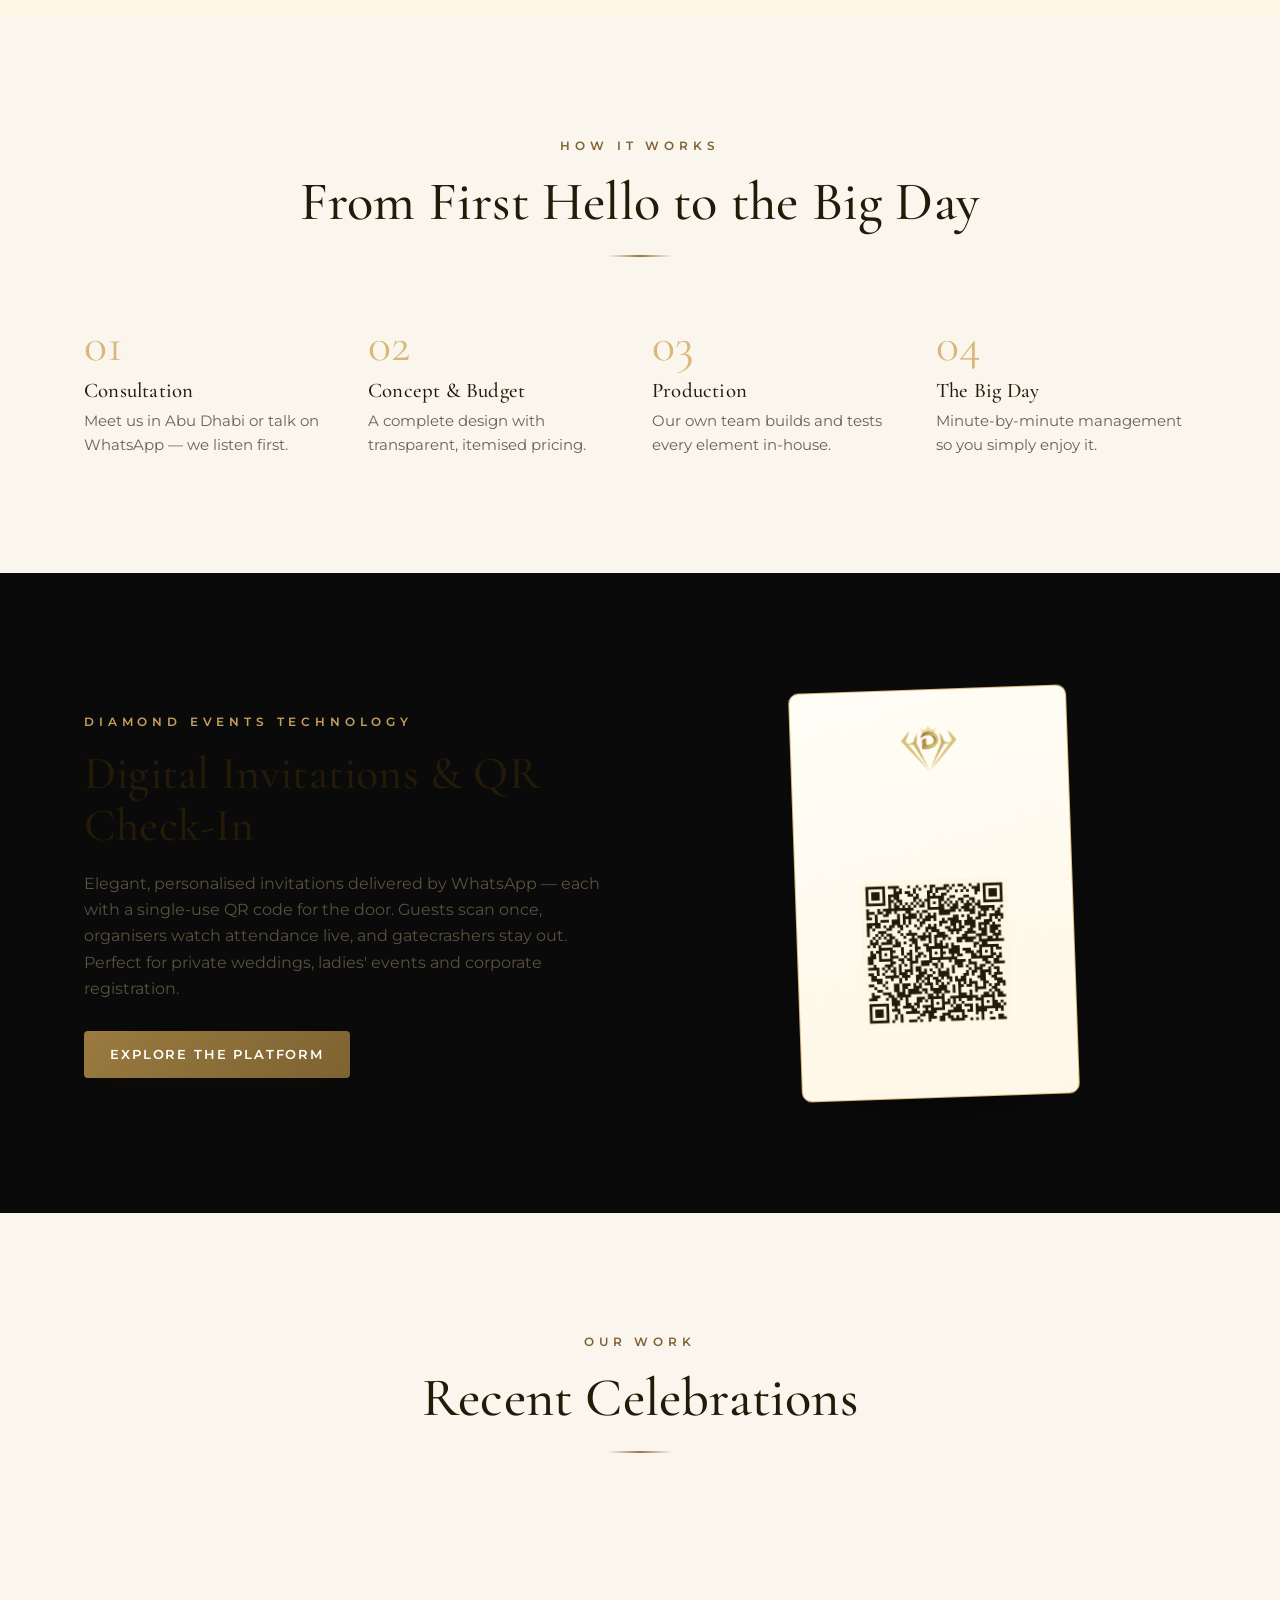
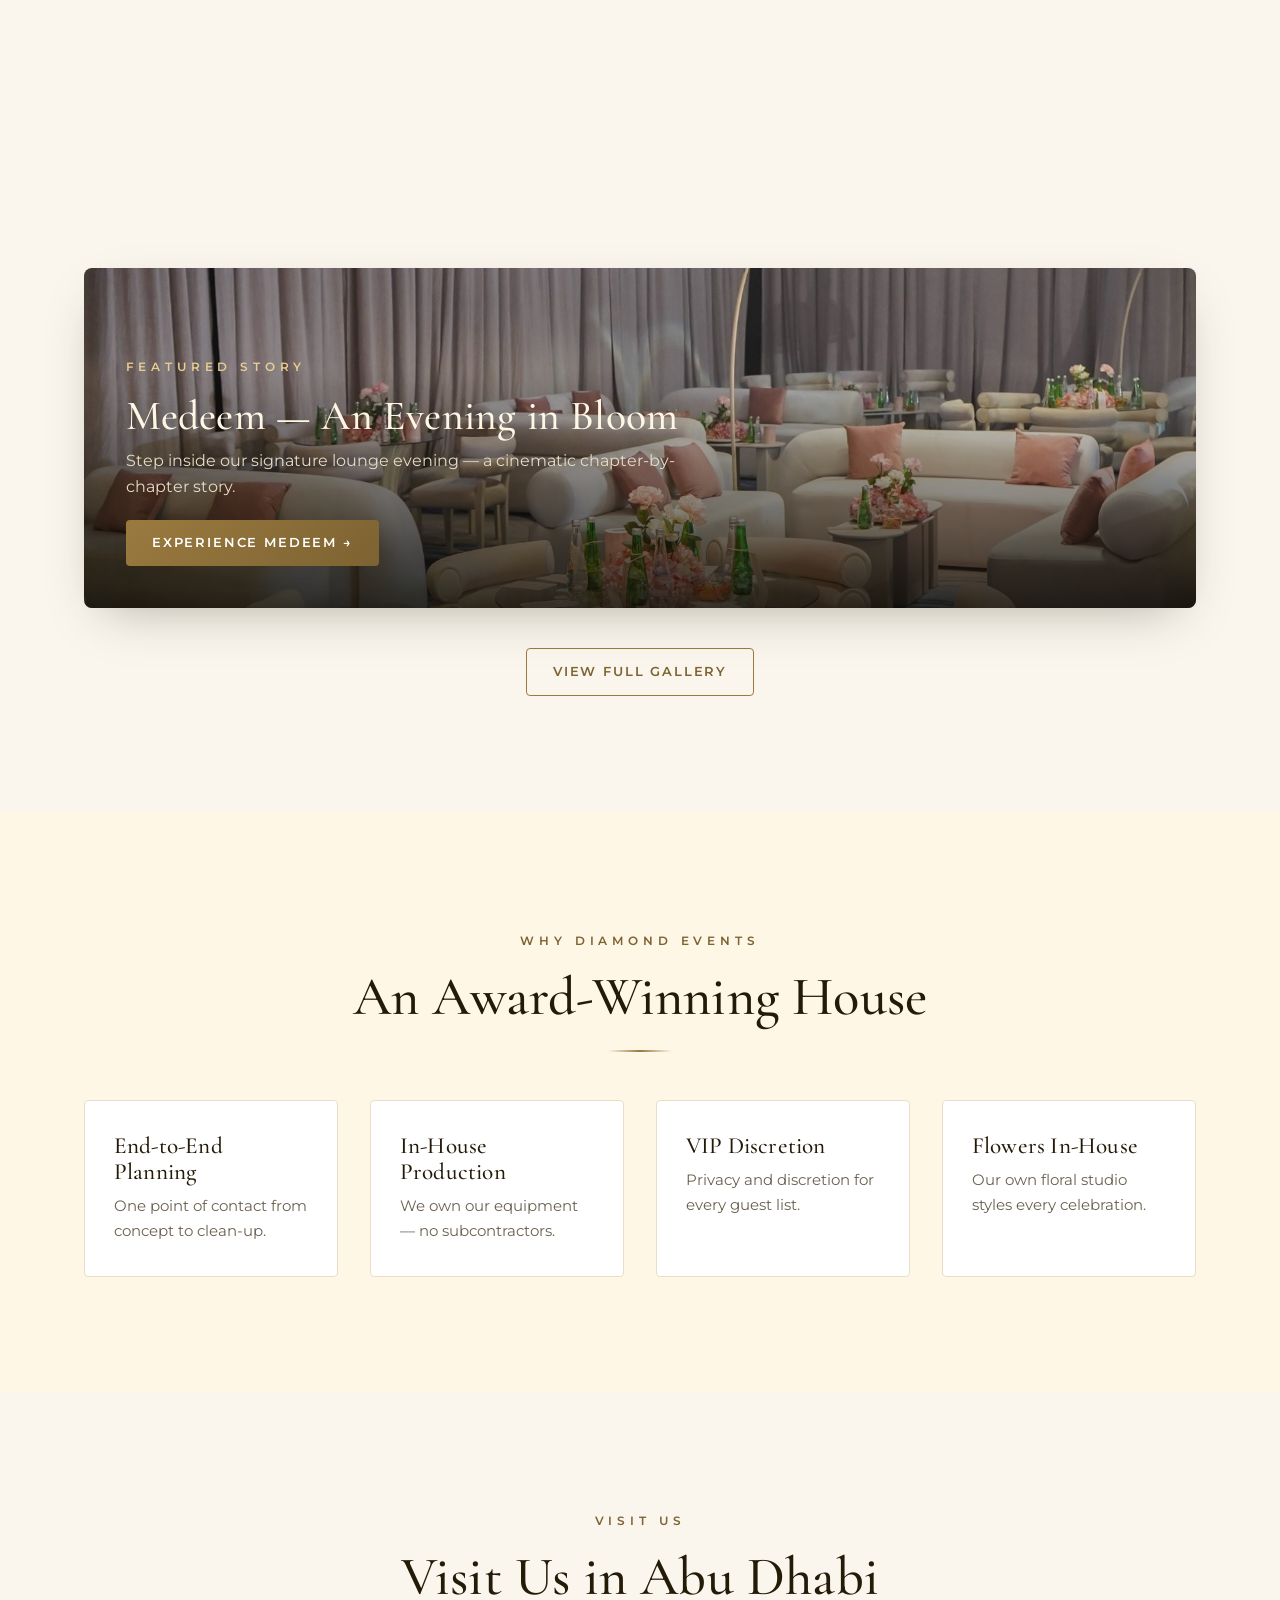
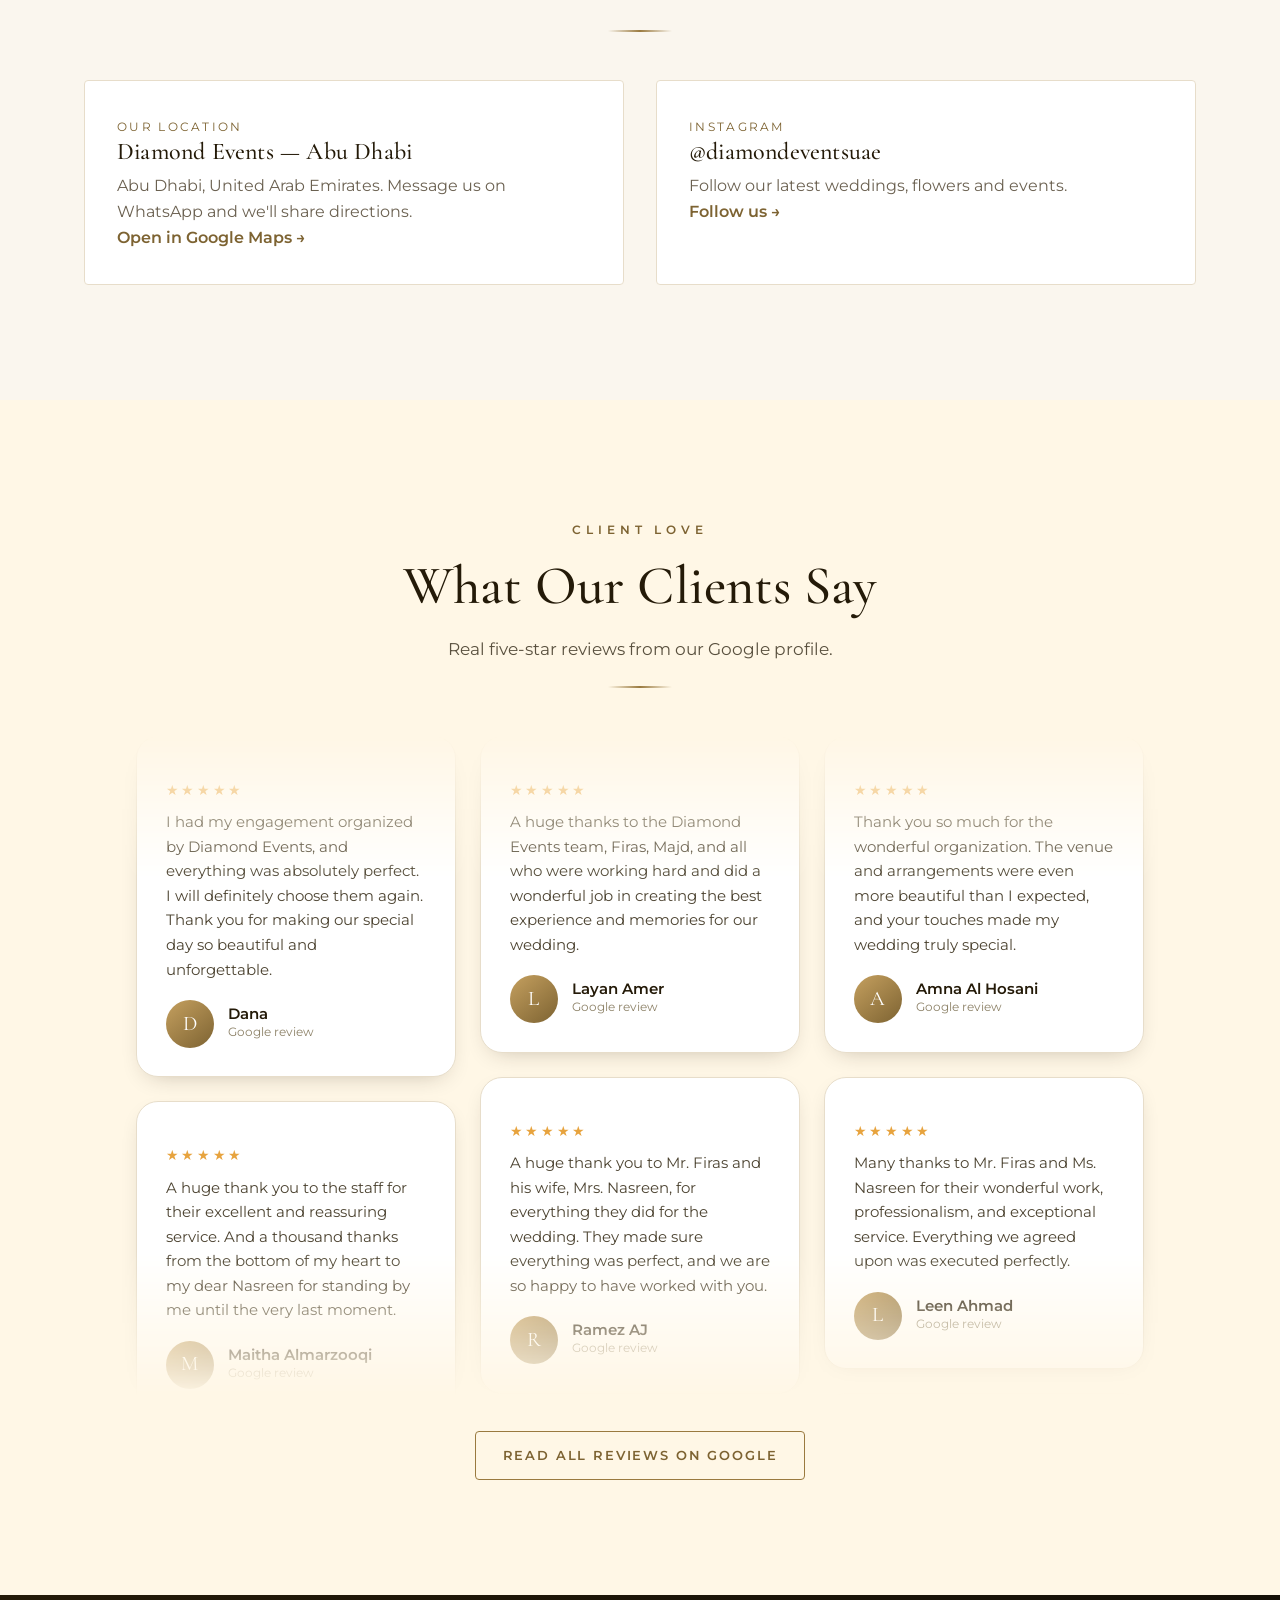
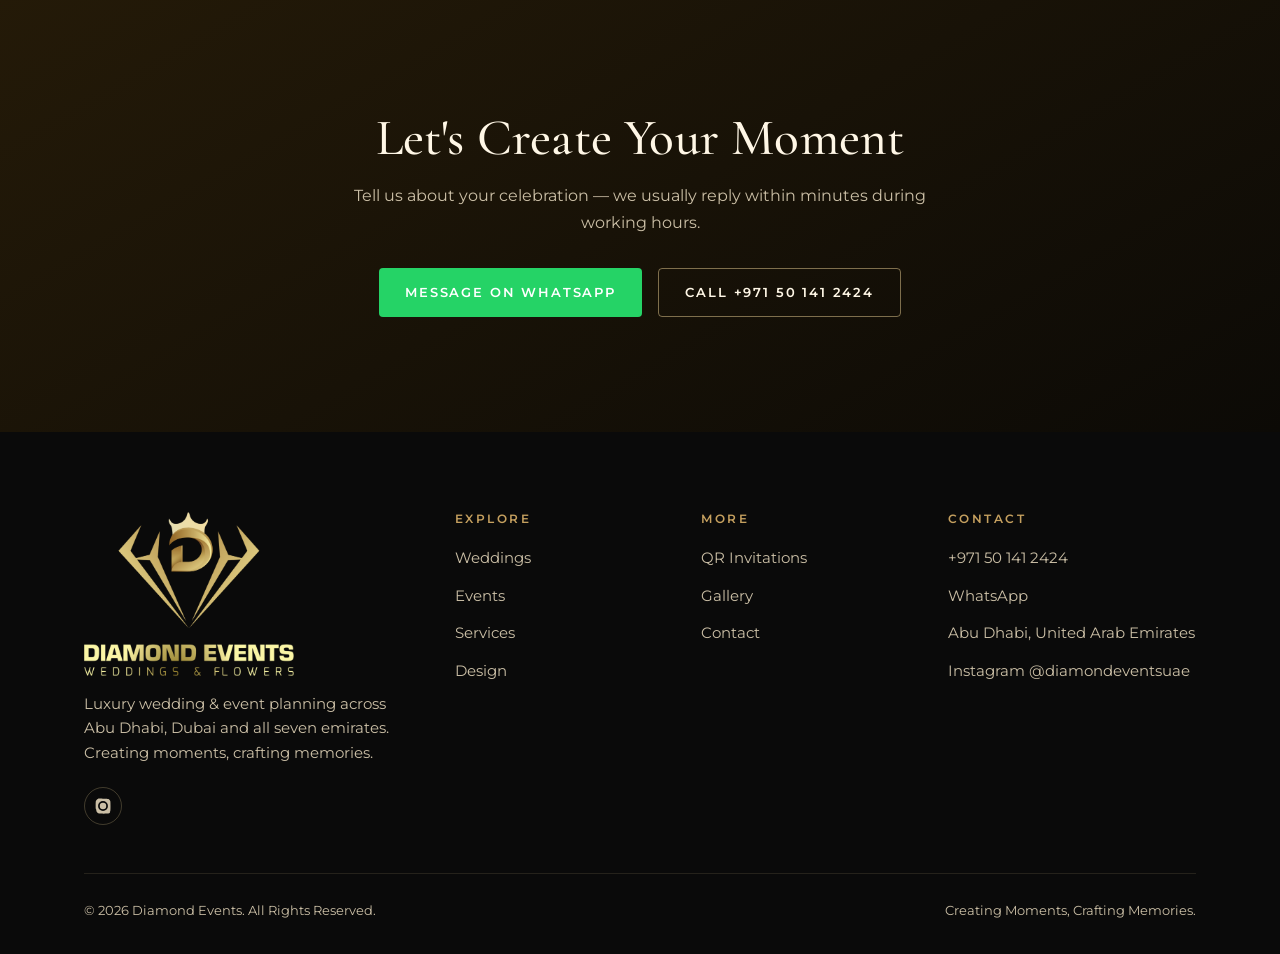
==== commit 8d5479de: "Fix broken Arabic typography and reversed phone numbers - Reset letter-spacing to normal for all Ara" ====
--- a/index.html
+++ b/index.html
@@ -89,7 +89,7 @@
           <span data-ar><span class="lang-en">Plan on WhatsApp</span><span class="lang-ar">خطّط عبر واتساب</span></span>
         </a>
         <a class="btn btn--light" href="tel:+971501412424">
-          <span data-ar><span class="lang-en">Call +971 50 141 2424</span><span class="lang-ar">اتصل 2424 141 50 971+</span></span>
+          <span data-ar><span class="lang-en">Call +971 50 141 2424</span><span class="lang-ar">اتصل بنا</span></span>
         </a>
       </div>
     </div>
@@ -451,7 +451,7 @@
       <p data-ar><span class="lang-en">Tell us about your celebration — we usually reply within minutes during working hours.</span><span class="lang-ar">حدّثنا عن مناسبتك — نردّ عادةً خلال دقائق في ساعات العمل.</span></p>
       <div class="cta-row cta-row--center">
         <a class="btn btn--whatsapp" href="https://wa.me/971501412424" target="_blank" rel="noopener" data-ar><span class="lang-en">Message on WhatsApp</span><span class="lang-ar">راسلنا على واتساب</span></a>
-        <a class="btn btn--light" href="tel:+971501412424" data-ar><span class="lang-en">Call +971 50 141 2424</span><span class="lang-ar">اتصل 2424 141 50 971+</span></a>
+        <a class="btn btn--light" href="tel:+971501412424" data-ar><span class="lang-en">Call +971 50 141 2424</span><span class="lang-ar">اتصل بنا</span></a>
       </div>
     </div>
   </section>
@@ -495,7 +495,7 @@
         <div>
           <h4 data-ar><span class="lang-en">Contact</span><span class="lang-ar">تواصل</span></h4>
           <ul>
-            <li><a href="tel:+971501412424">+971 50 141 2424</a></li>
+            <li><a href="tel:+971501412424"><bdi dir="ltr">+971 50 141 2424</bdi></a></li>
             <li><a href="https://wa.me/971501412424" target="_blank" rel="noopener">WhatsApp</a></li>
             <li><a href="https://share.google/WbmNBpGF72yfdPQGA" target="_blank" rel="noopener">Abu Dhabi, United Arab Emirates</a></li>
 <li><a href="https://www.instagram.com/diamondeventsuae/" target="_blank" rel="noopener">Instagram @diamondeventsuae</a></li>
@@ -503,7 +503,7 @@
         </div>
       </div>
       <div class="footer__bottom">
-        <span>© <span data-year>2026</span> Diamond Events. <span data-ar><span class="lang-en">All Rights Reserved.</span><span class="lang-ar">جميع الحقوق محفوظة.</span></span></span>
+        <span><bdi dir="ltr">© <span data-year>2026</span> Diamond Events.</bdi> <span data-ar><span class="lang-en">All Rights Reserved.</span><span class="lang-ar">جميع الحقوق محفوظة.</span></span></span>
         <span data-ar><span class="lang-en">Creating Moments, Crafting Memories.</span><span class="lang-ar">نصنع اللحظات، ونحفظ الذكريات.</span></span>
       </div>
     </div>
--- a/assets/css/styles.css
+++ b/assets/css/styles.css
@@ -79,8 +79,17 @@
 html[lang="ar"] body { font-family: var(--sans-ar); }
 html[lang="ar"] h1, html[lang="ar"] h2,
 html[lang="ar"] h3, html[lang="ar"] h4 { font-family: var(--serif-ar); }
+/* Letter-spacing is a Latin-typography convention: it disconnects Arabic
+   script's required letter joins, so every tracked heading/label/eyebrow
+   reads as broken, floating glyphs. Arabic must always render at its
+   natural spacing regardless of what the English version sets. */
+html[lang="ar"] * { letter-spacing: normal !important; }
 html[dir="rtl"] .nav__list { flex-direction: row-reverse; }
 html[dir="rtl"] .cta-row { flex-direction: row-reverse; }
+/* Phone numbers / dates / handles must render as a single isolated
+   left-to-right run inside RTL text, or the bidi algorithm can reorder
+   the digits and symbols (e.g. "+971 50 141 2424" -> "2424 141 50 971+"). */
+bdi[dir="ltr"] { unicode-bidi: isolate; direction: ltr; }
 
 /* Show the correct language string, hide the other */
 [data-ar] > .lang-ar { display: none; }
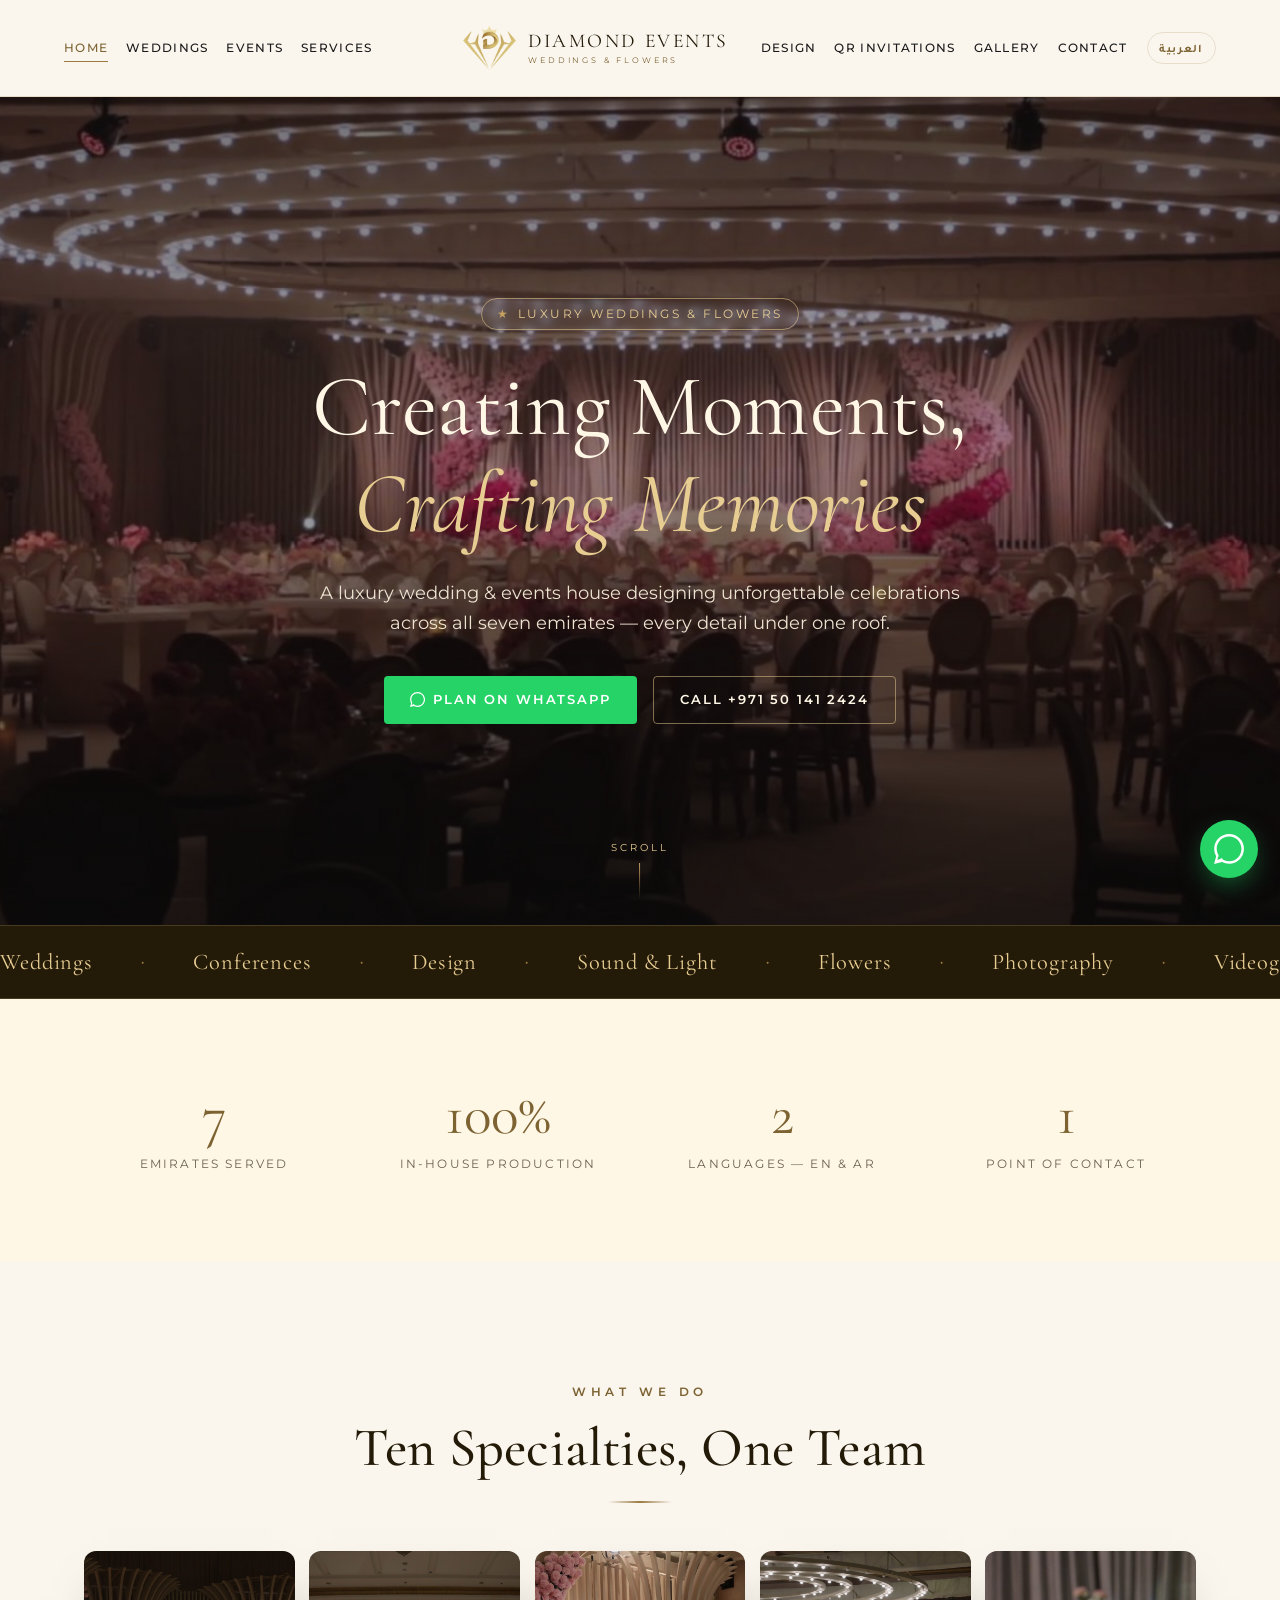
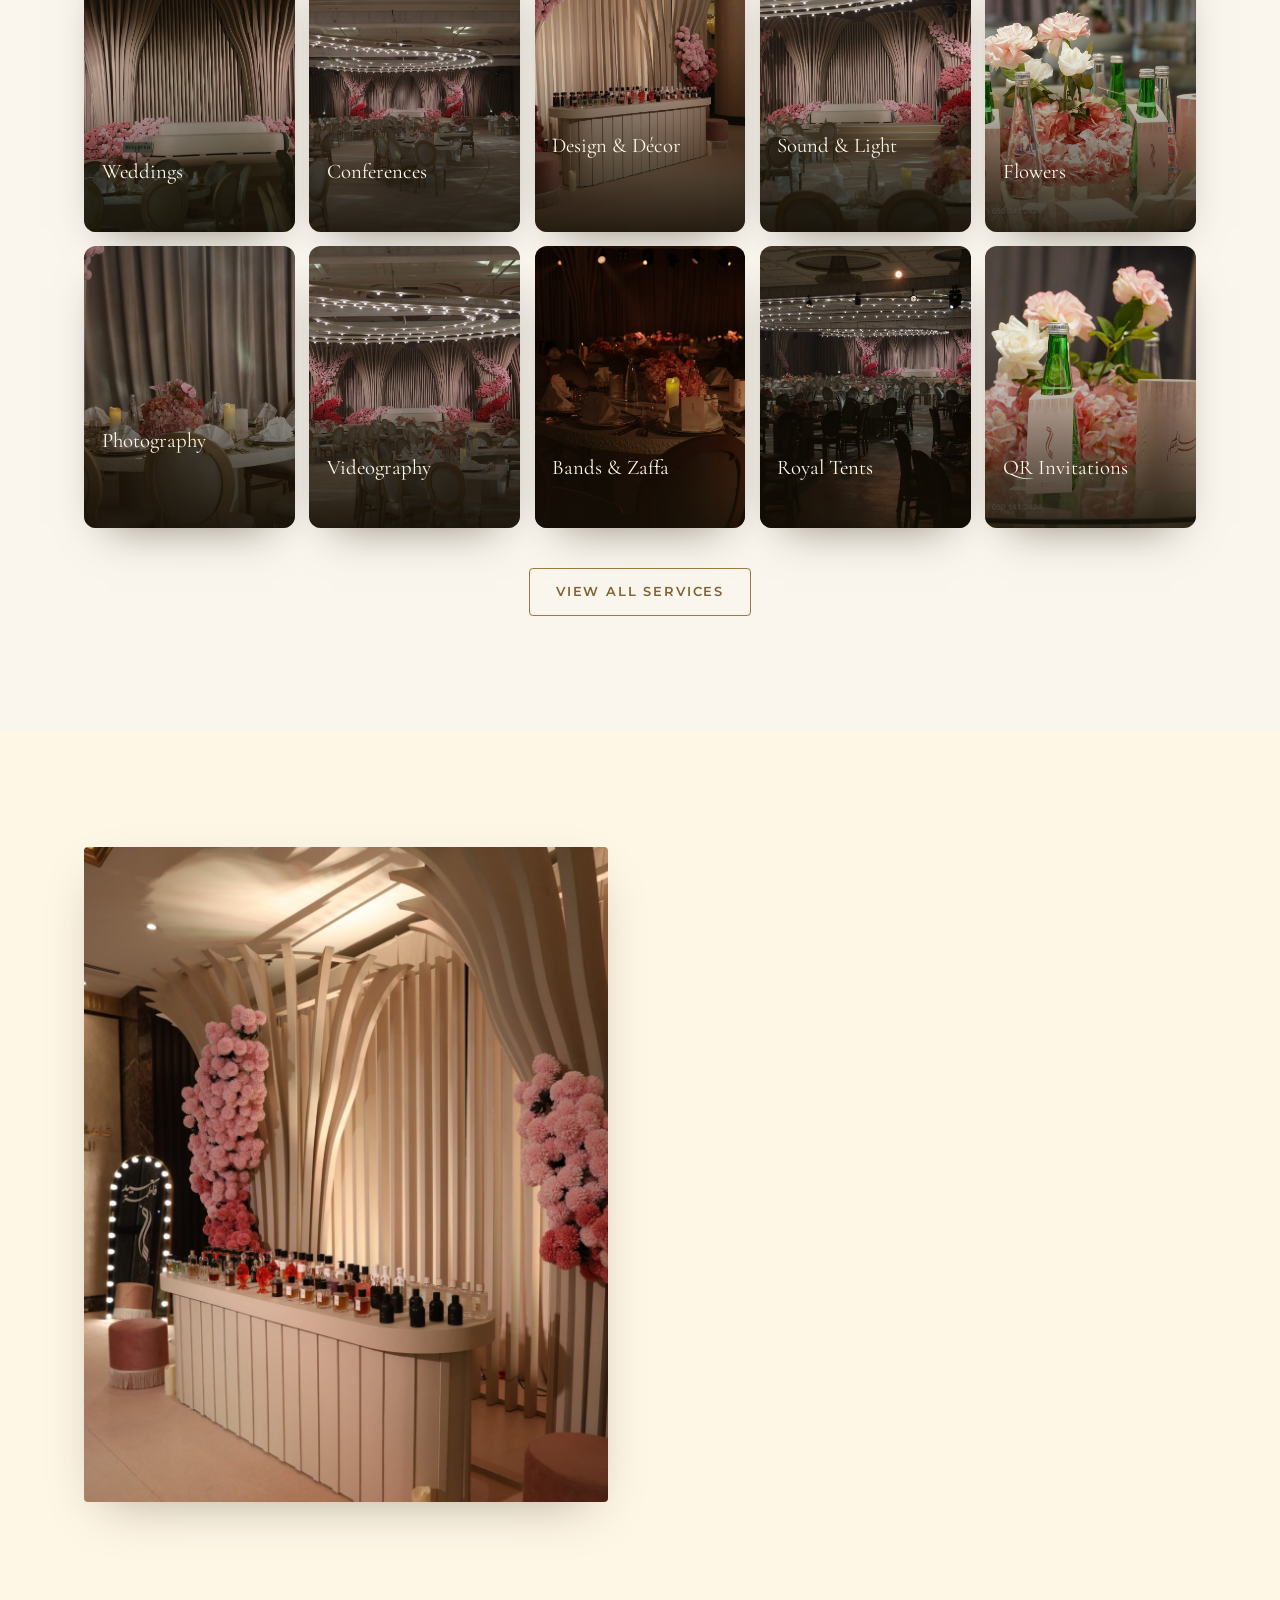
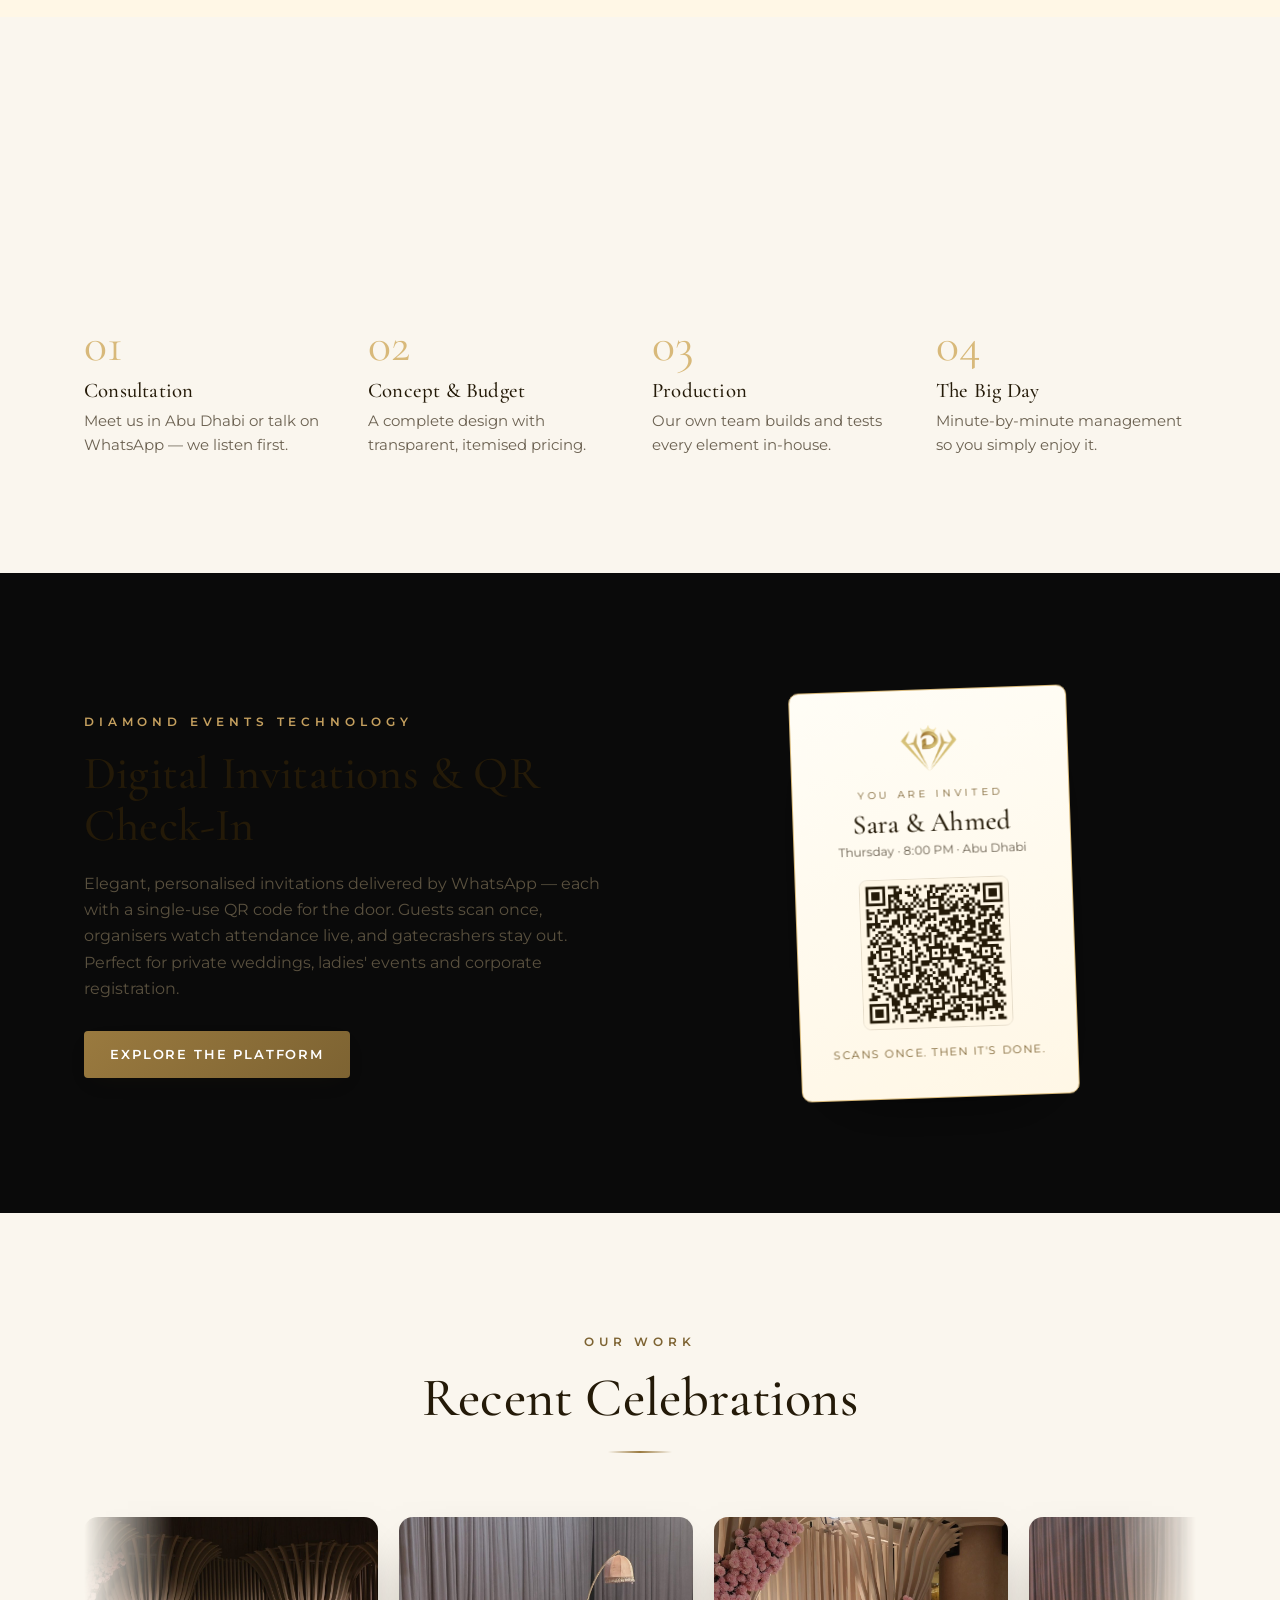
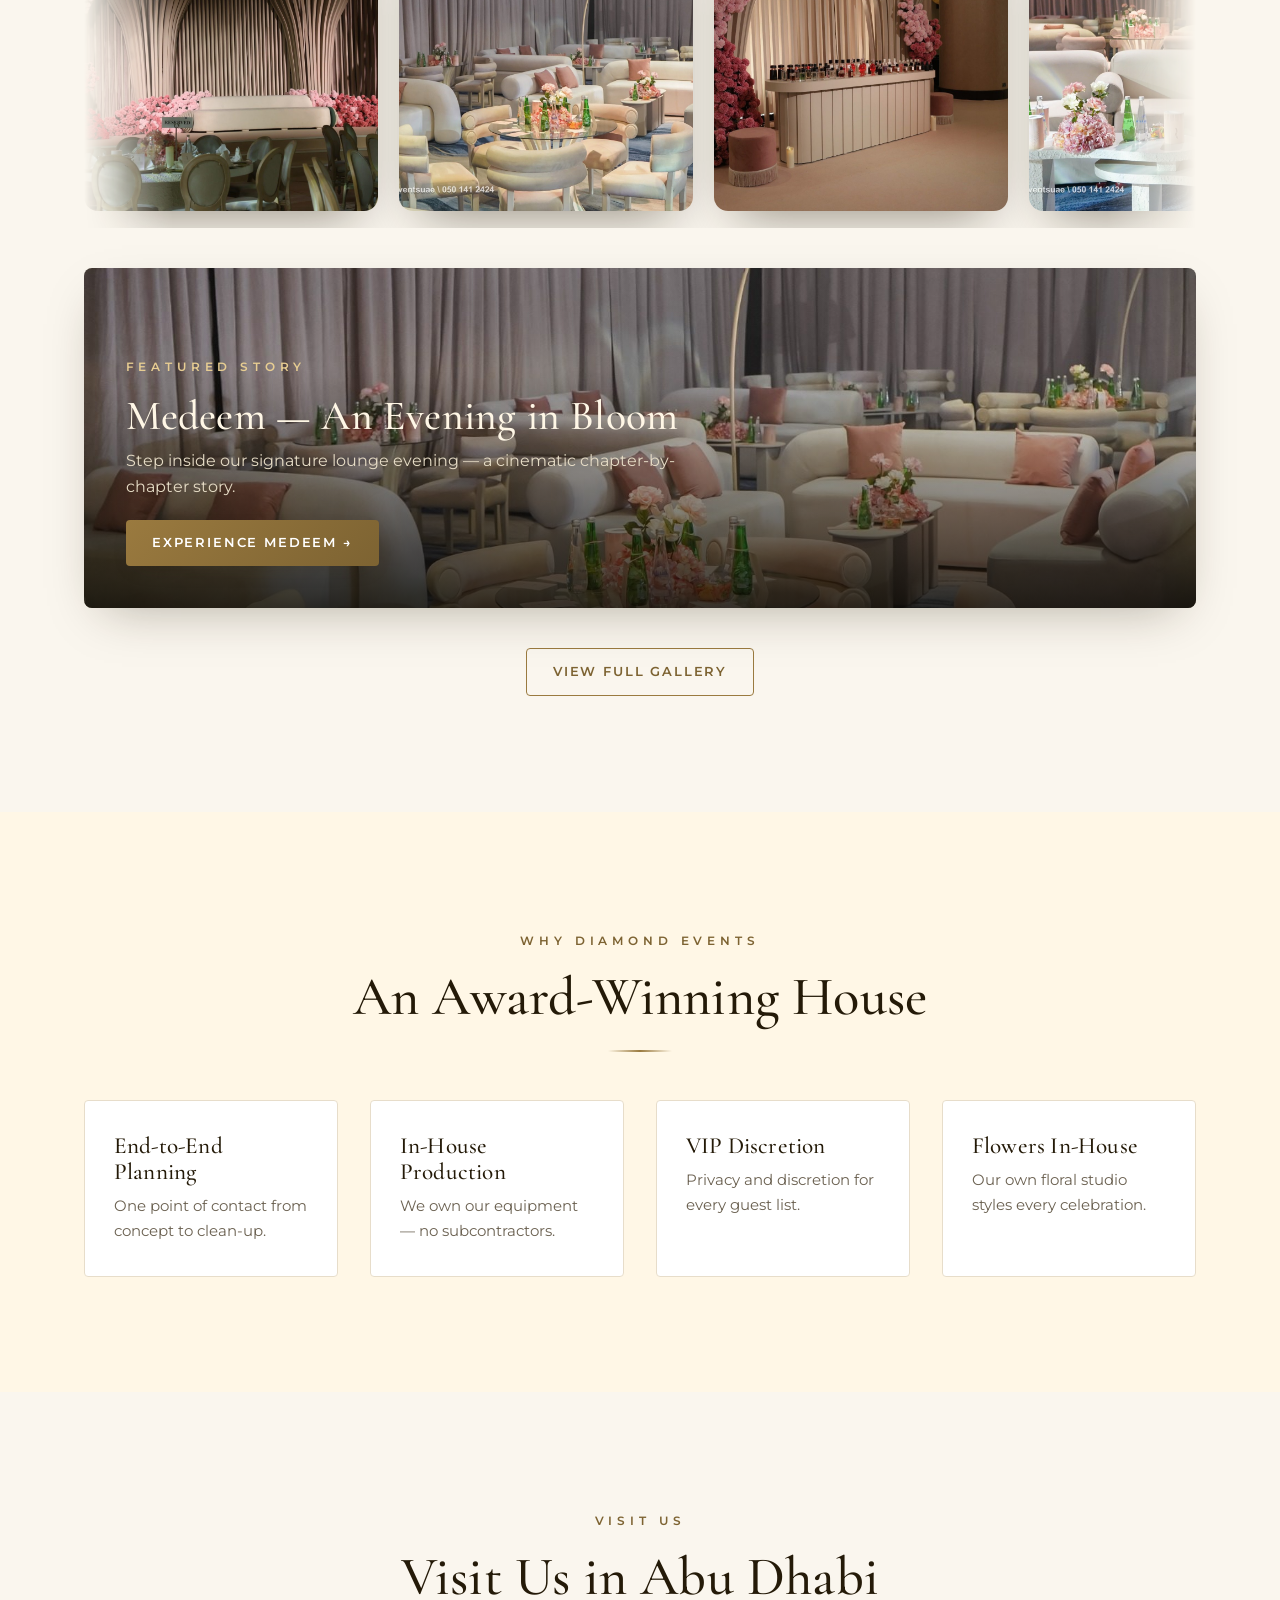
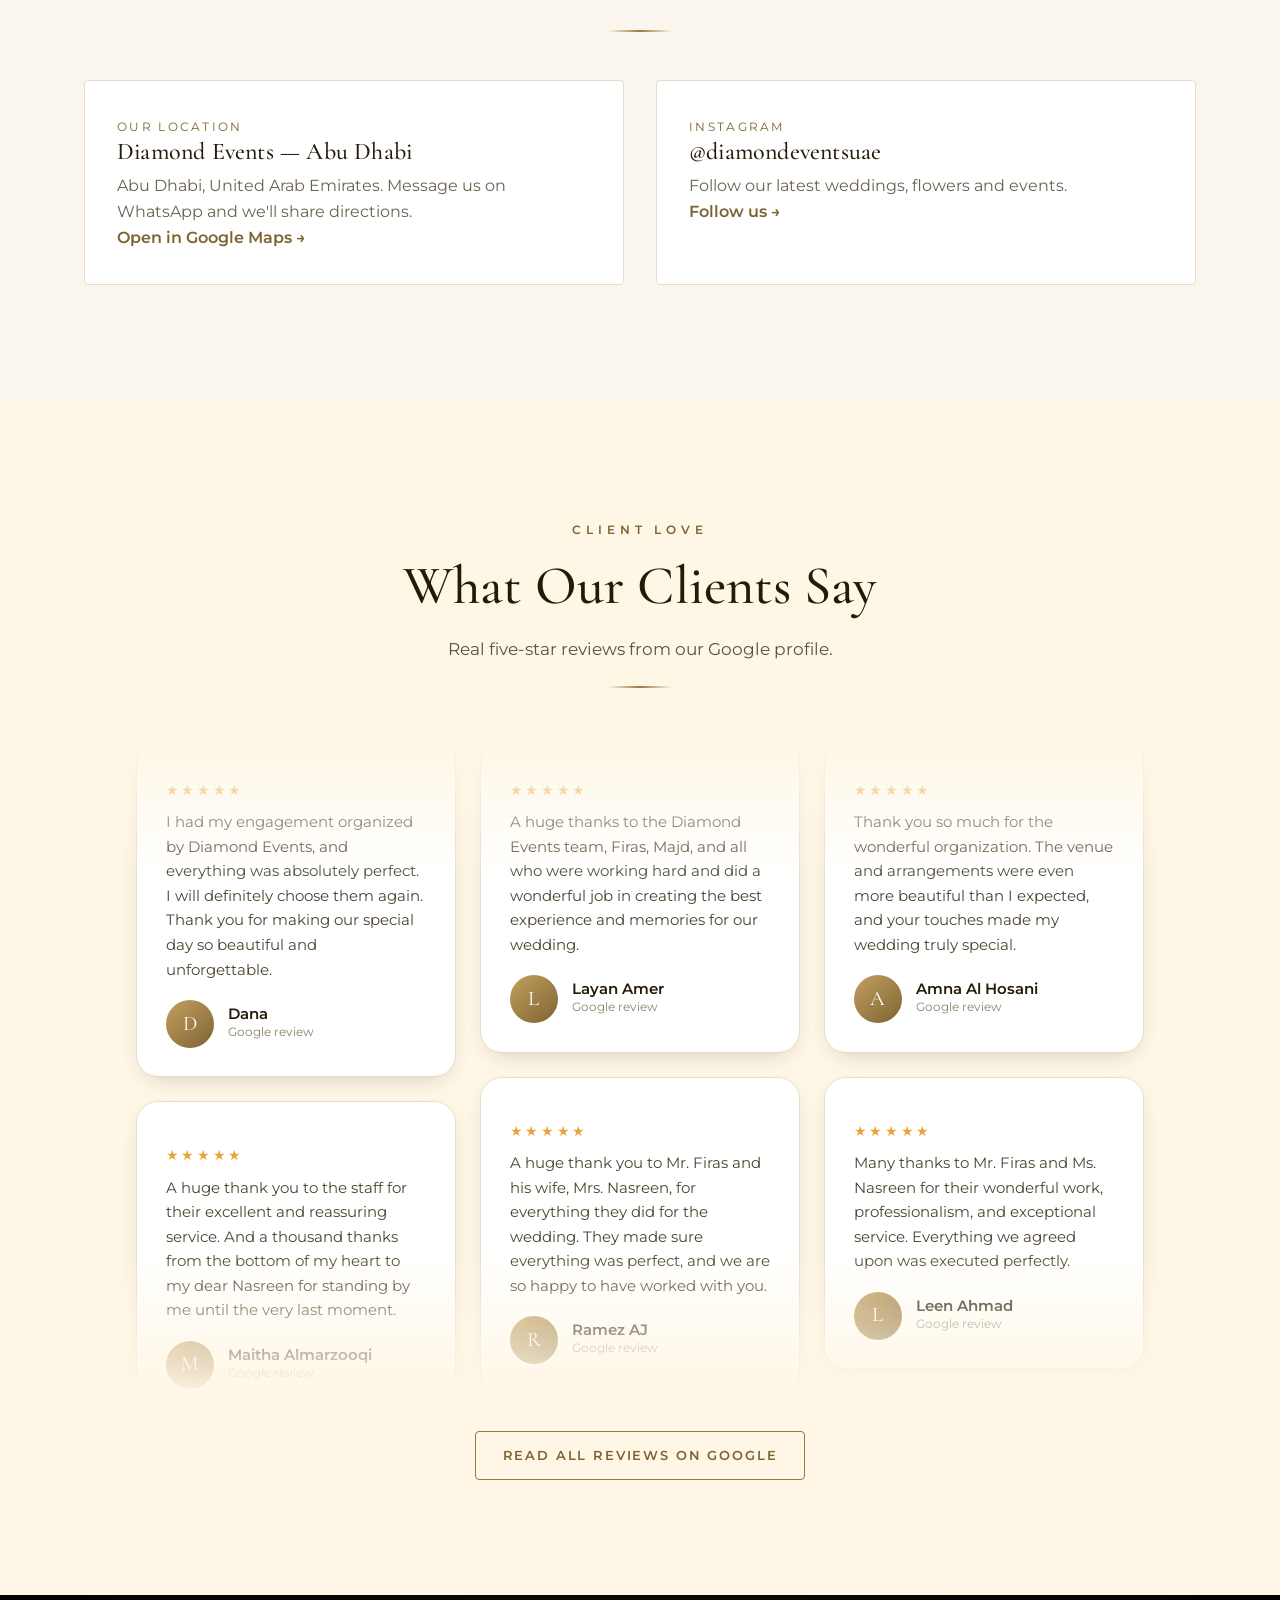
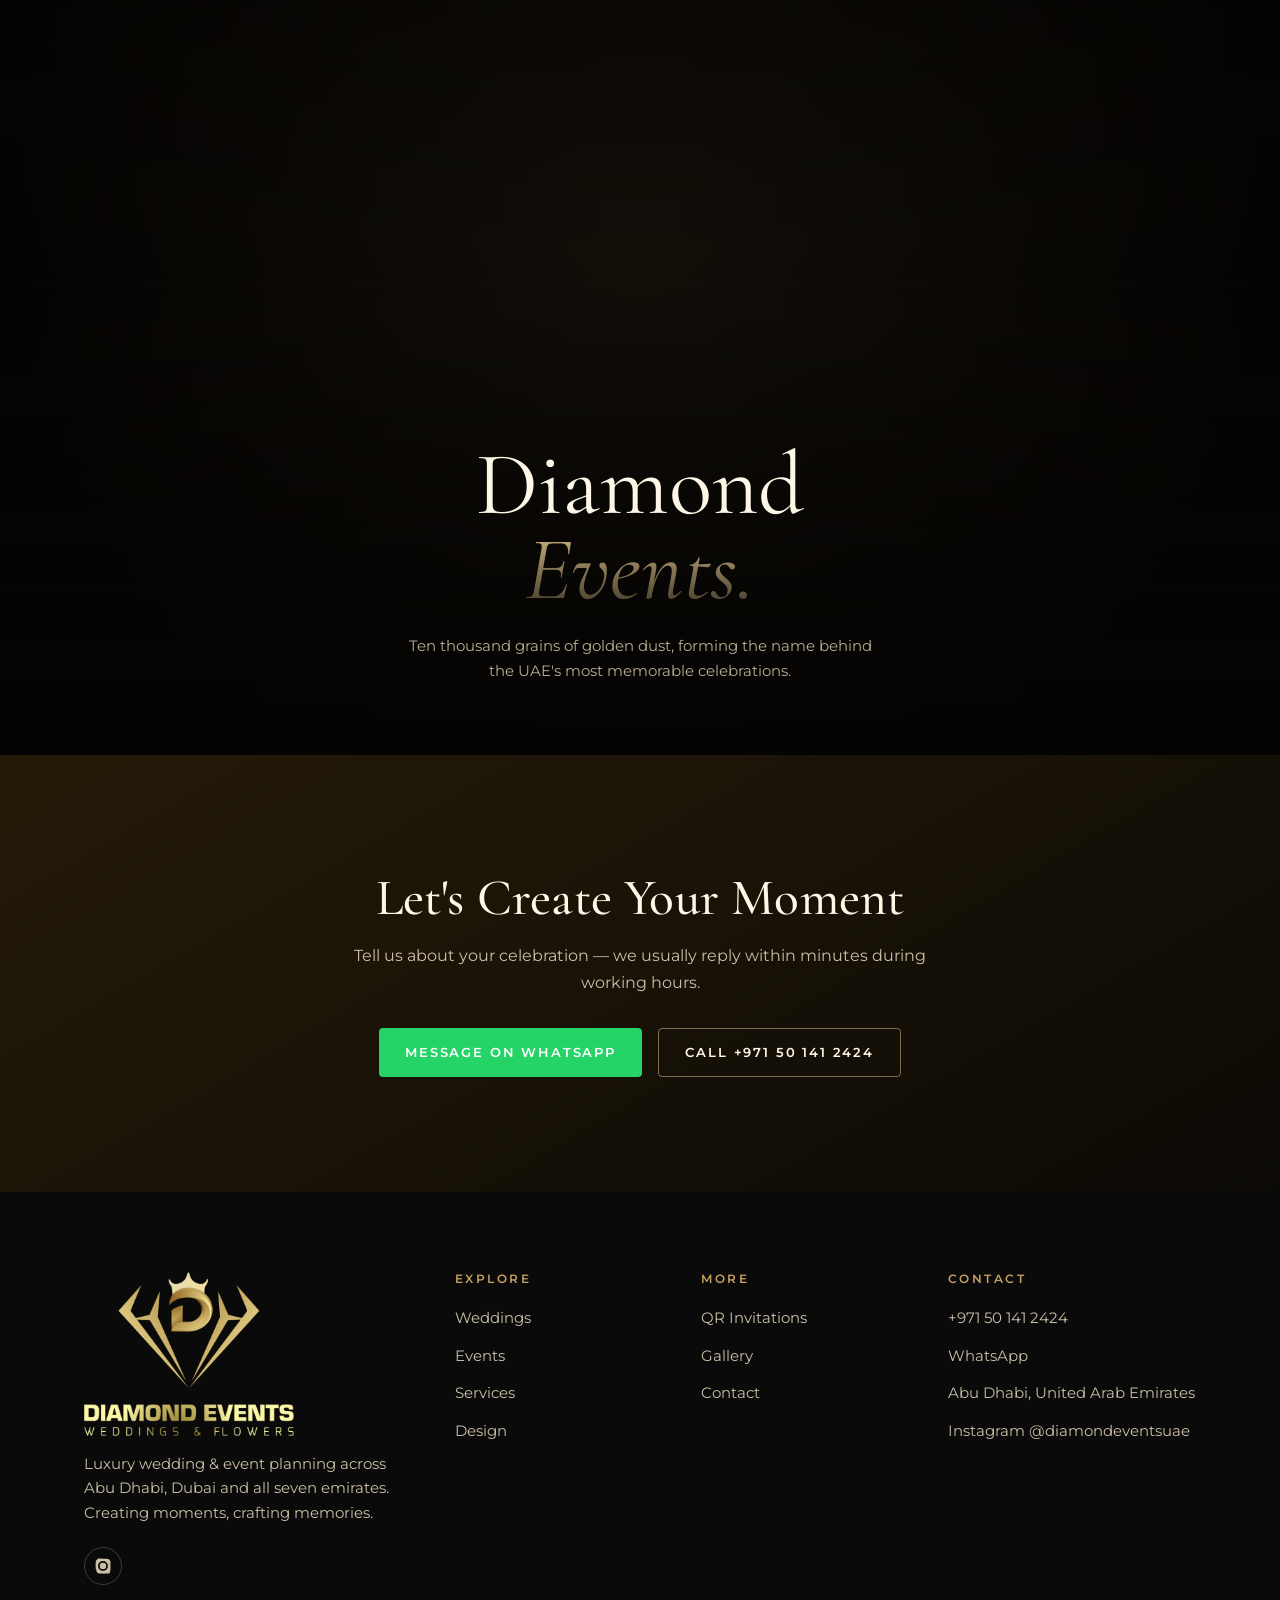
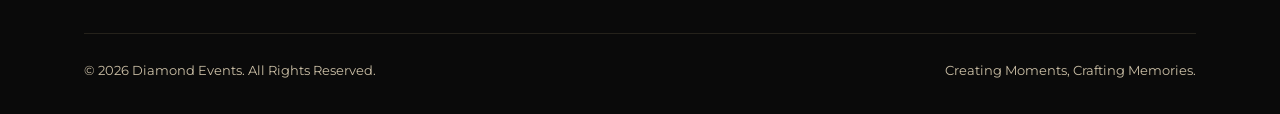
==== commit c76eb6f8: "Add golden-dust particle signature section to home page Port a React/three-fiber particle component " ====
--- a/index.html
+++ b/index.html
@@ -444,6 +444,16 @@
     </div>
   </section>
 
+  <!-- ============================ PARTICLE SIGNATURE ============================ -->
+  <section class="dust-band">
+    <div id="dust-canvas" aria-hidden="true"></div>
+    <div class="dust-band__fade" aria-hidden="true"></div>
+    <div class="dust-band__body">
+      <h2 data-ar><span class="lang-en">Diamond<br><em>Events.</em></span><span class="lang-ar">دايموند<br><em>إيفنتس.</em></span></h2>
+      <p data-ar><span class="lang-en">Ten thousand grains of golden dust, forming the name behind the UAE's most memorable celebrations.</span><span class="lang-ar">عشرة آلاف ذرة من الغبار الذهبي تتشكل لترسم الاسم الذي يقف خلف أجمل احتفالات الإمارات.</span></p>
+    </div>
+  </section>
+
   <!-- ============================ CTA BAND ============================ -->
   <section class="section cta-band">
     <div class="container">
@@ -516,5 +526,6 @@
 
   <script src="assets/js/main.js"></script>
   <script src="assets/js/effects.js"></script>
+  <script type="module" src="assets/js/dust.js"></script>
 </body>
 </html>
--- a/assets/css/styles.css
+++ b/assets/css/styles.css
@@ -882,3 +882,32 @@
   transition: transform .3s var(--ease);
 }
 .contact-card:hover .contact-card__logo { transform: scale(1.1) translateY(-2px); }
+
+/* ---------------- Golden dust particle signature ---------------- */
+.dust-band {
+  position: relative; min-height: clamp(540px, 85vh, 760px);
+  background: radial-gradient(circle at 50% 30%, #14100a, #050403 75%);
+  overflow: hidden; display: flex; align-items: flex-end; justify-content: center;
+}
+#dust-canvas { position: absolute; inset: 0; }
+#dust-canvas canvas { display: block; width: 100% !important; height: 100% !important; }
+.dust-band__fade {
+  position: absolute; inset: 0; pointer-events: none;
+  background: linear-gradient(180deg, rgba(5,4,3,.35), transparent 38%, rgba(5,4,3,.9));
+}
+.dust-band__body {
+  position: relative; z-index: 1; text-align: center; pointer-events: none;
+  padding: 0 var(--gutter) clamp(48px, 8vh, 88px);
+}
+.dust-band__body h2 {
+  font-size: clamp(3rem, 9vw, 5.6rem); color: var(--cream); font-weight: 400; line-height: .95;
+}
+.dust-band__body h2 em {
+  font-style: italic;
+  background: linear-gradient(180deg, var(--gold-pale), rgba(231,205,146,.15));
+  -webkit-background-clip: text; background-clip: text; color: transparent;
+}
+.dust-band__body p { margin: 1.3rem auto 0; max-width: 48ch; color: #b9ad92; font-size: .95rem; }
+@media (prefers-reduced-motion: reduce) {
+  .dust-band { min-height: 0; padding-block: 4.5rem; align-items: center; }
+}
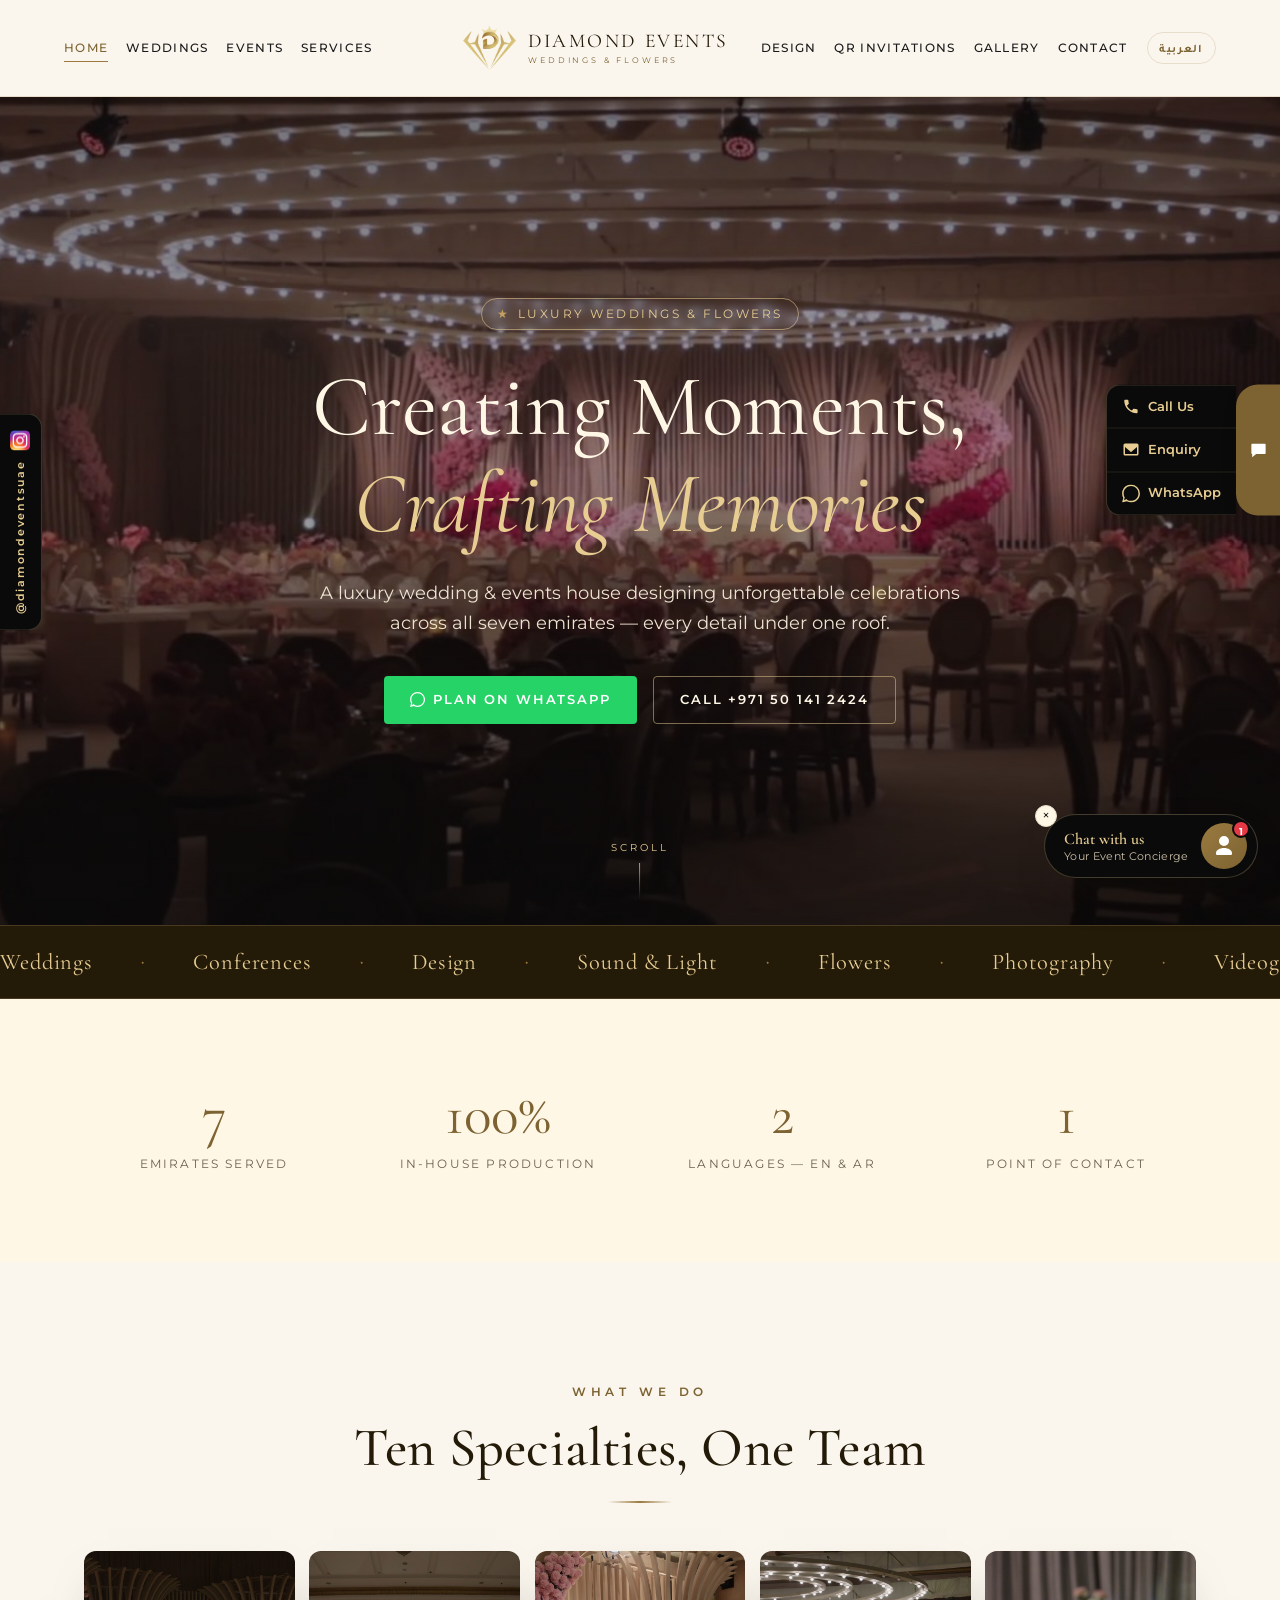
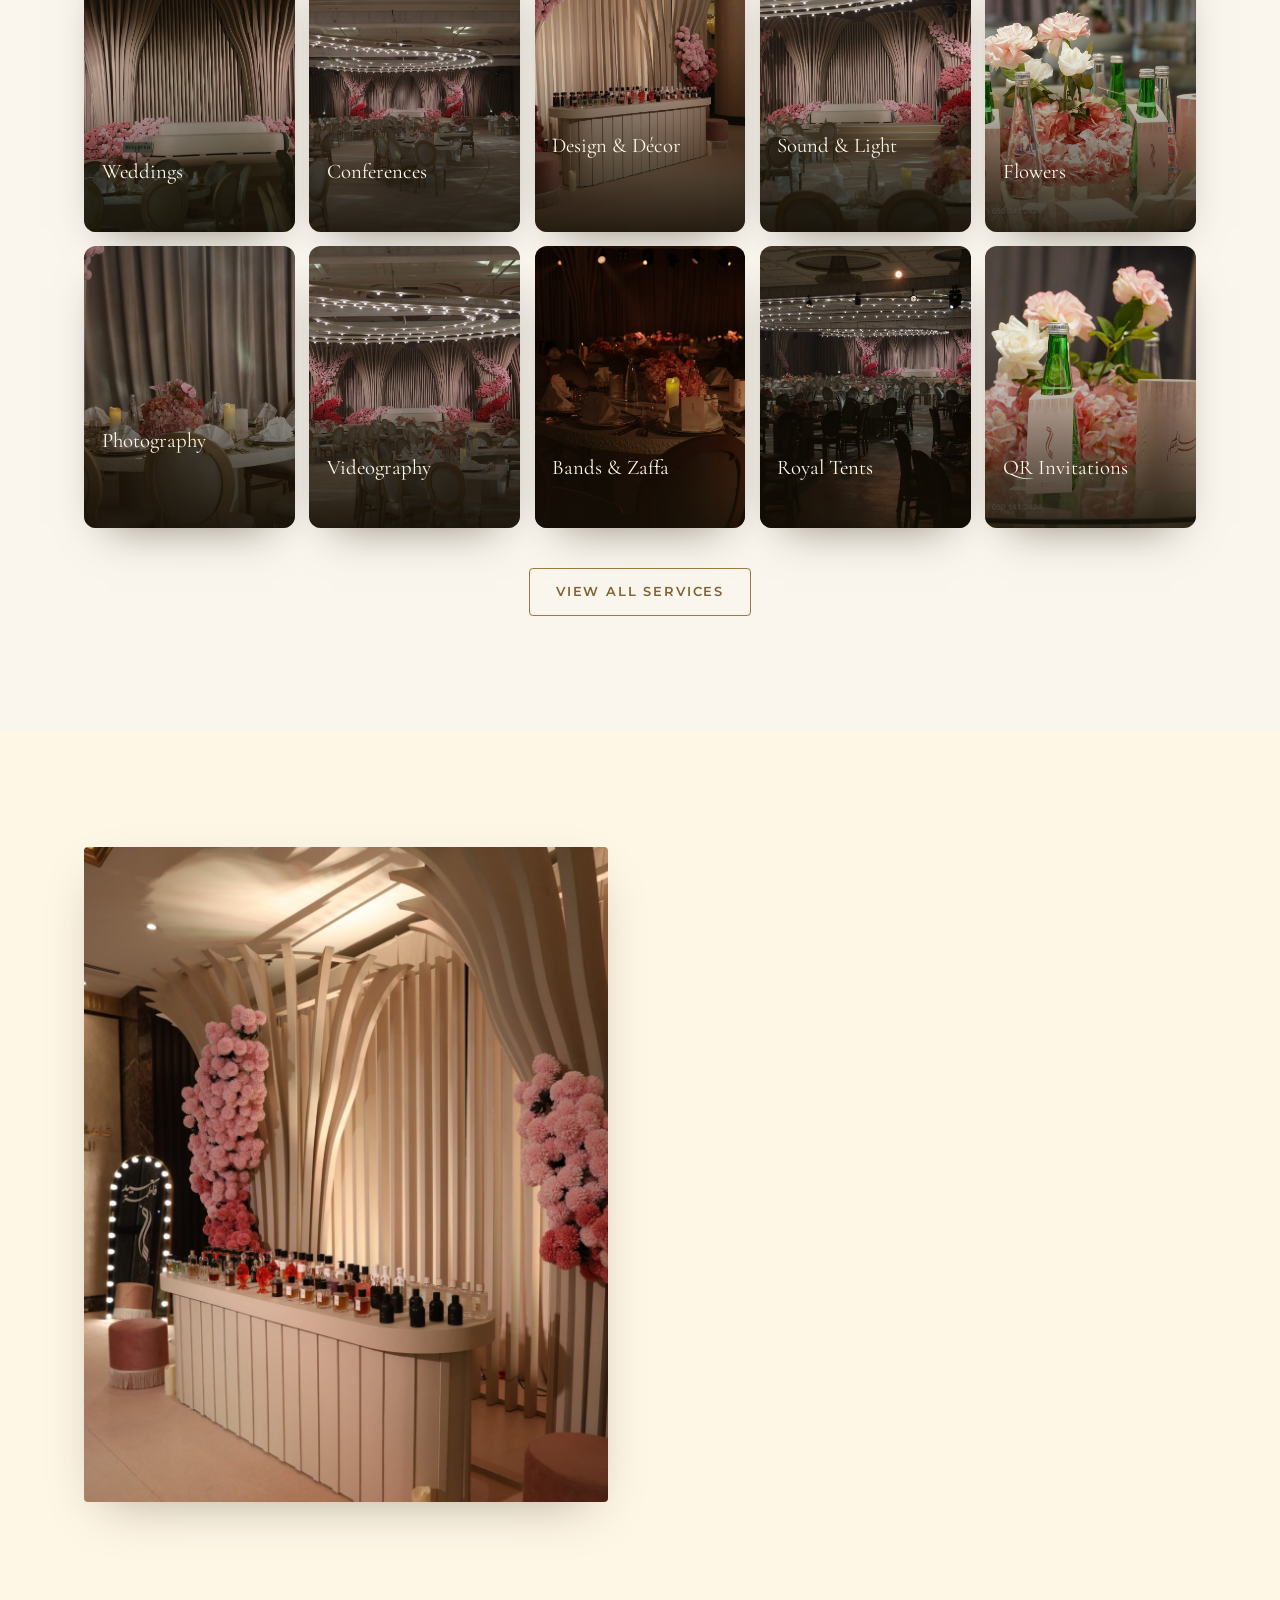
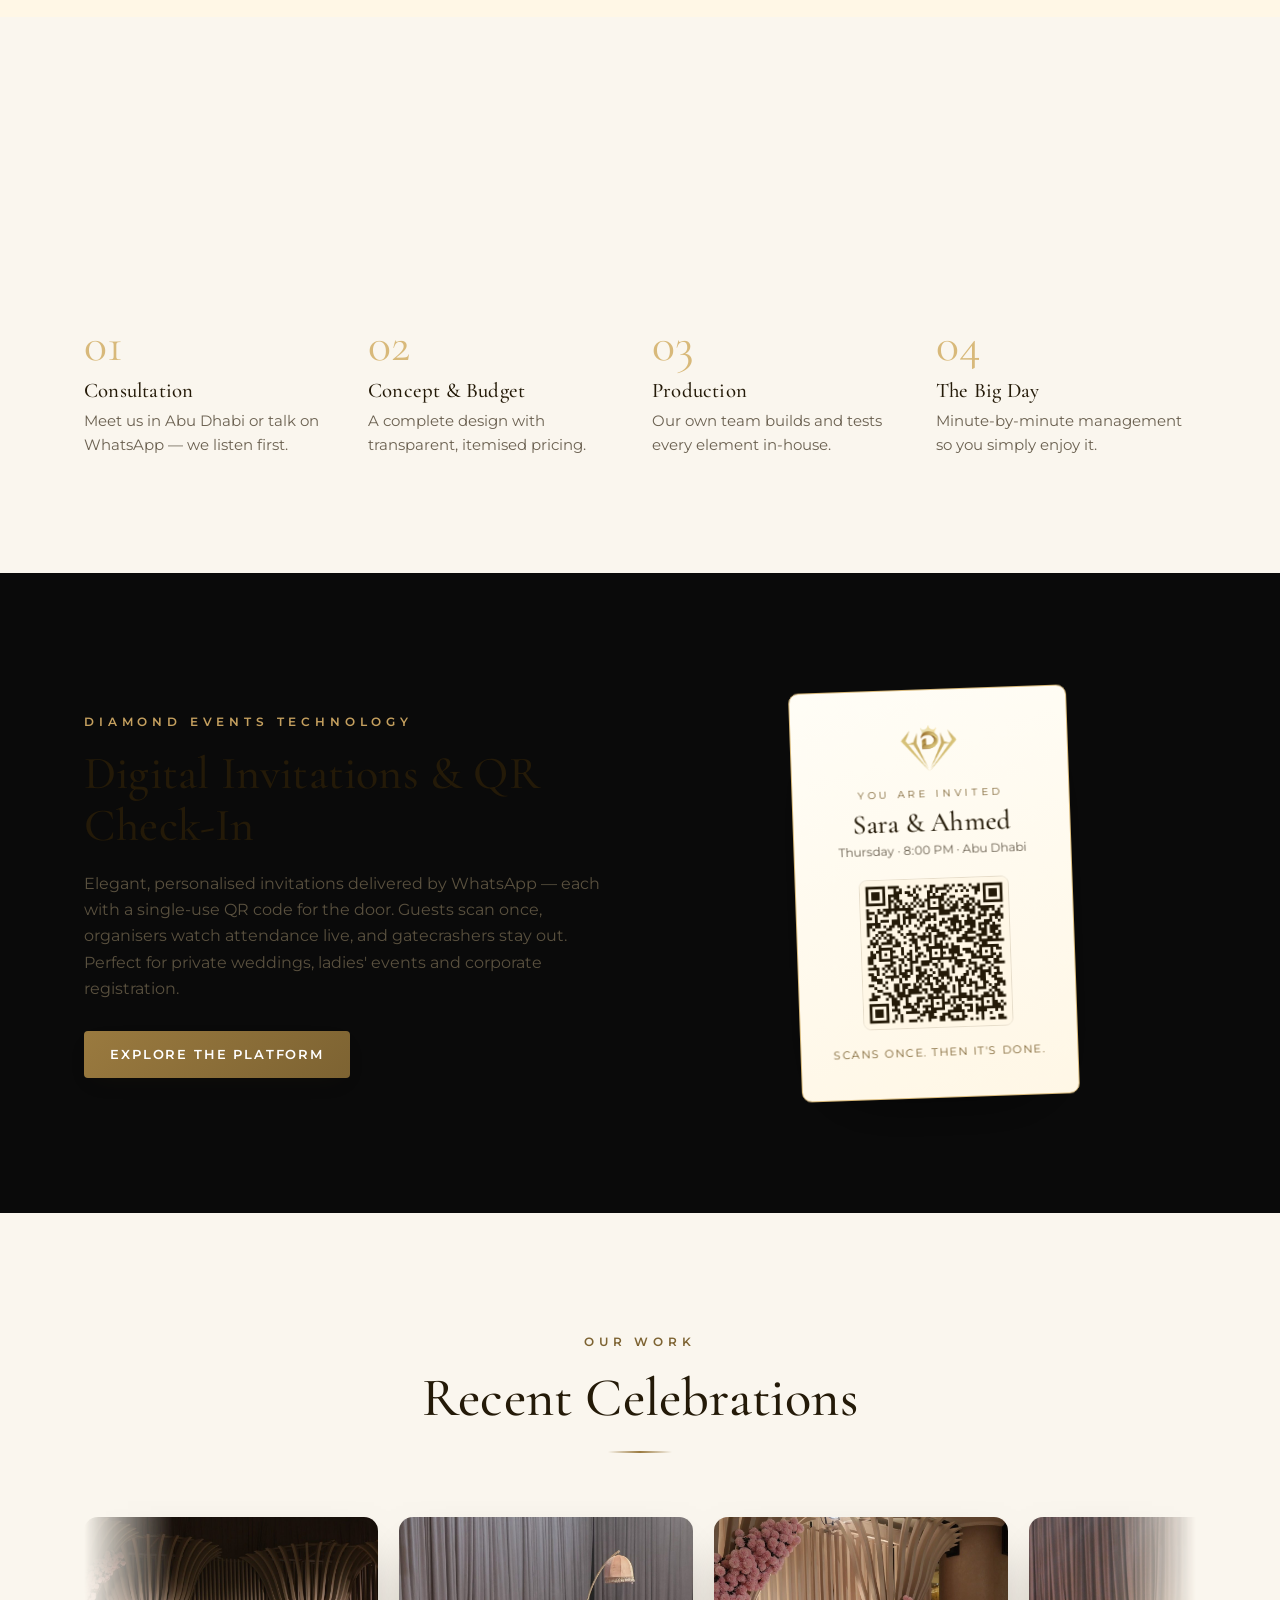
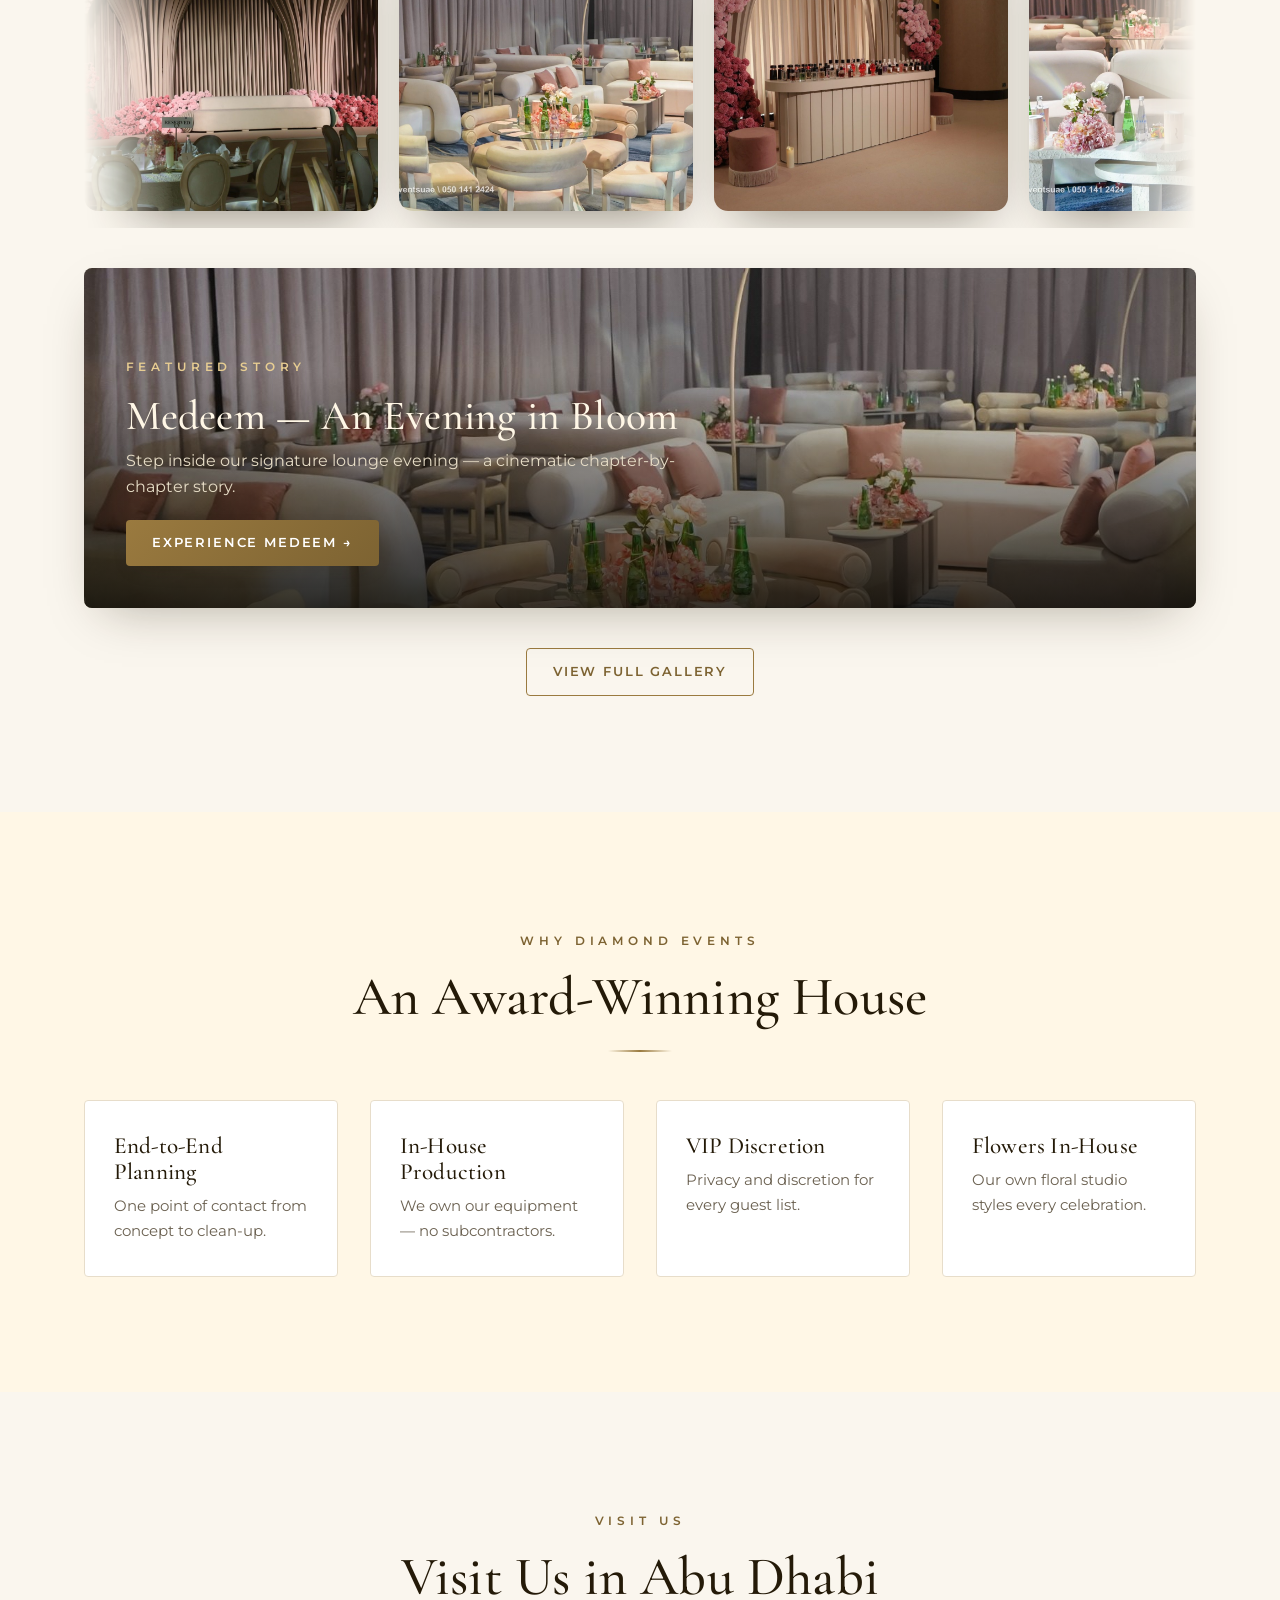
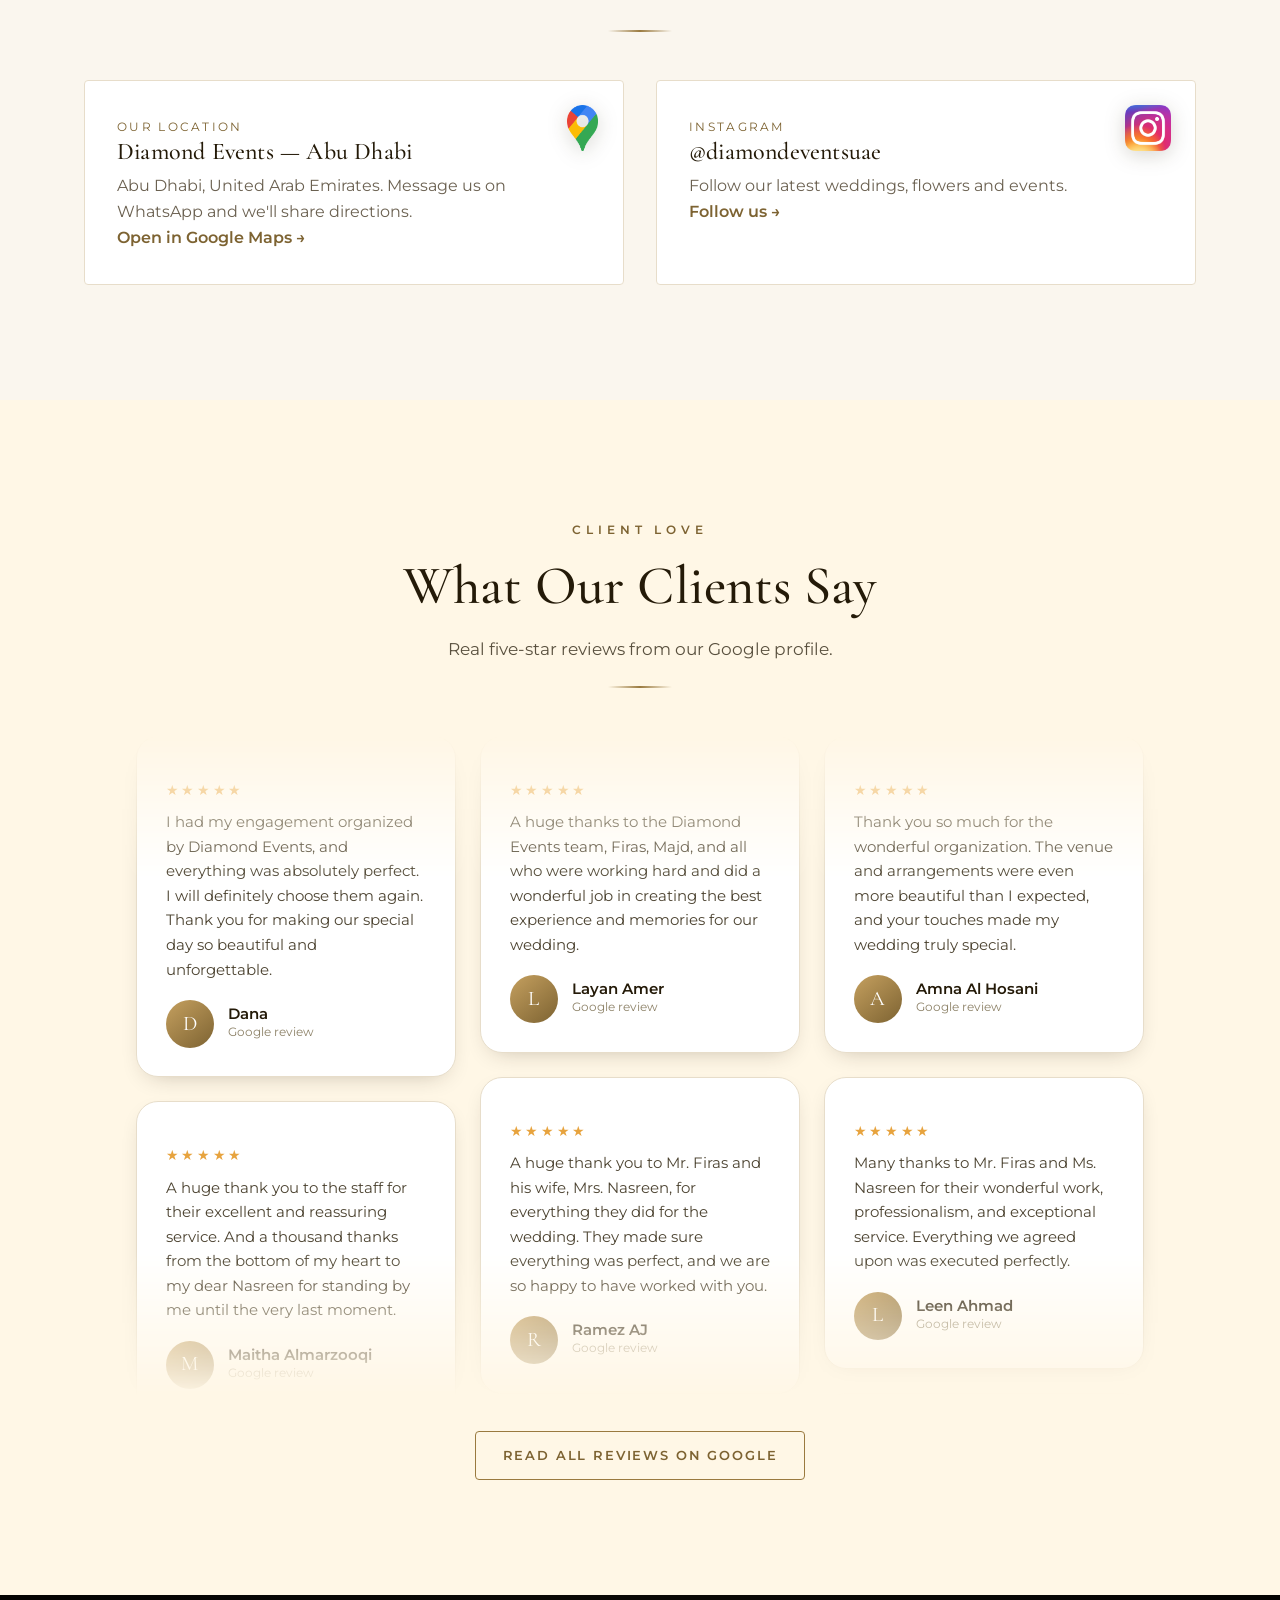
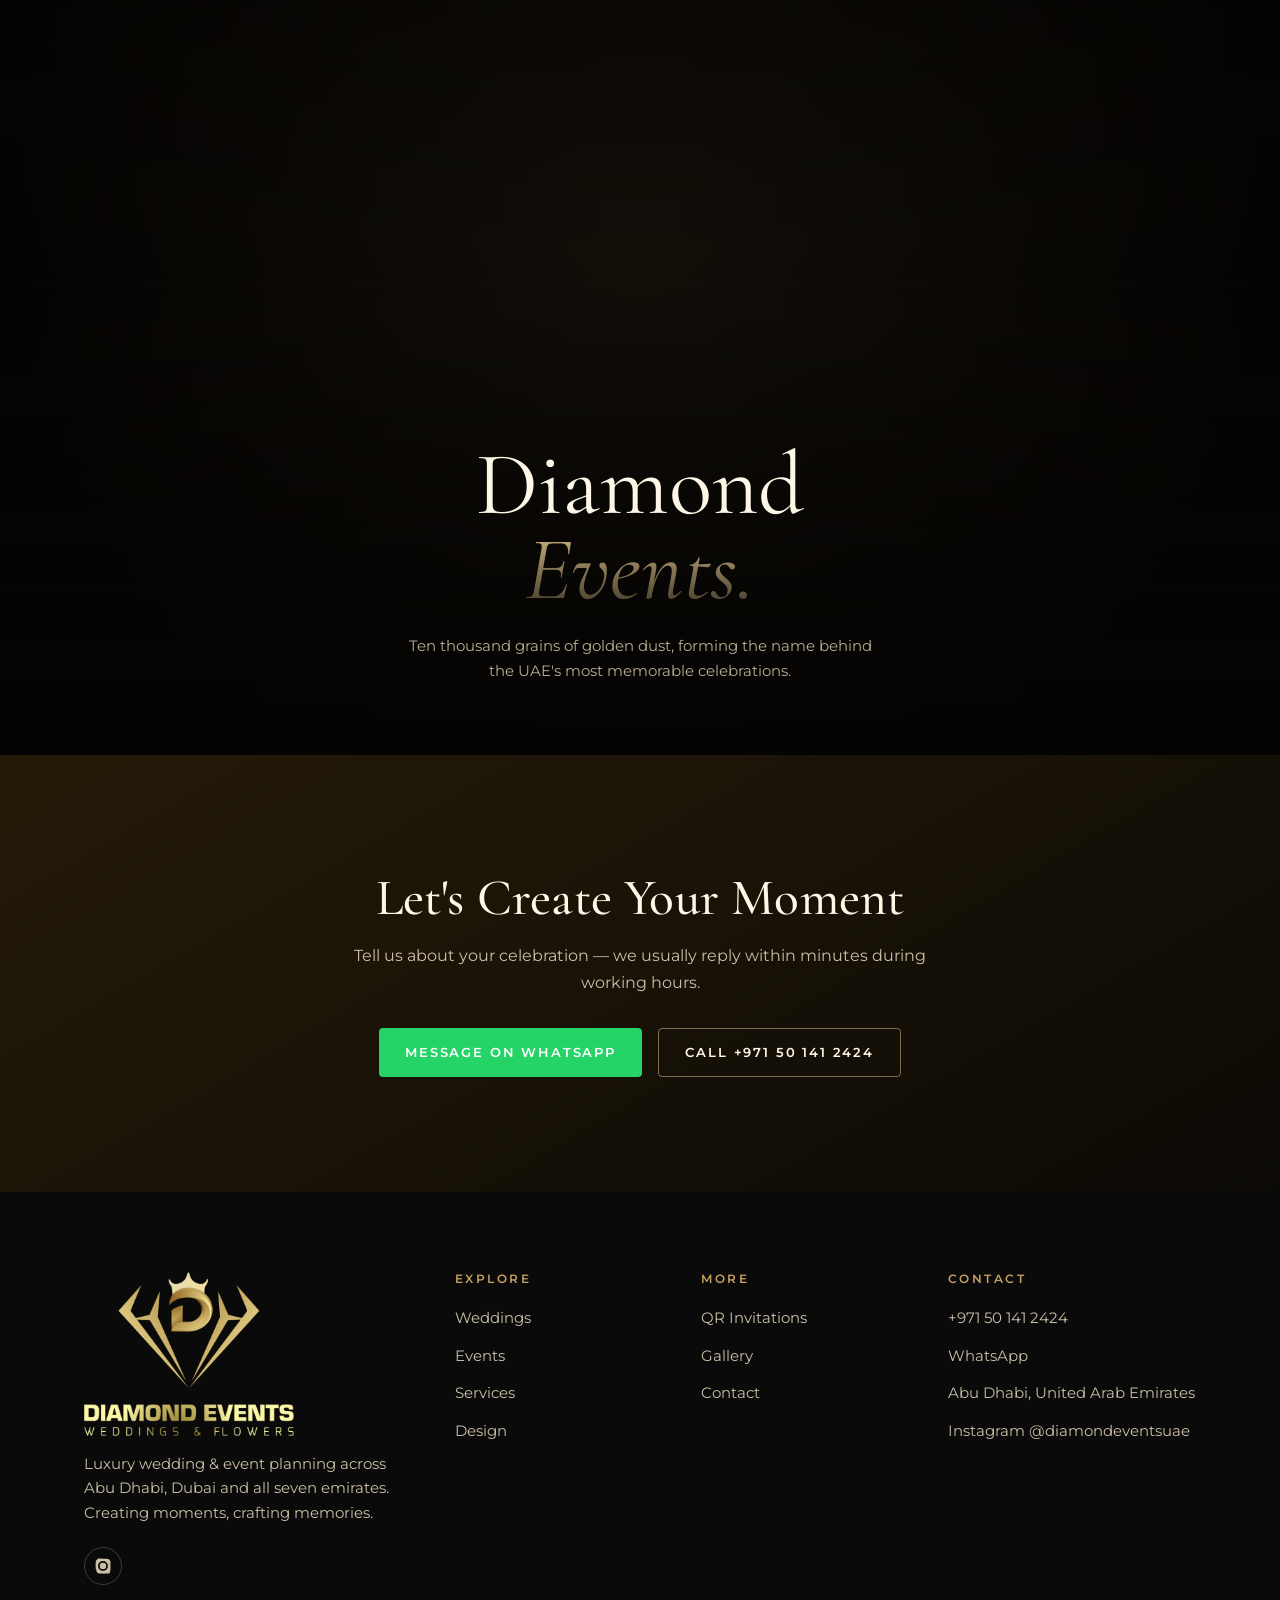
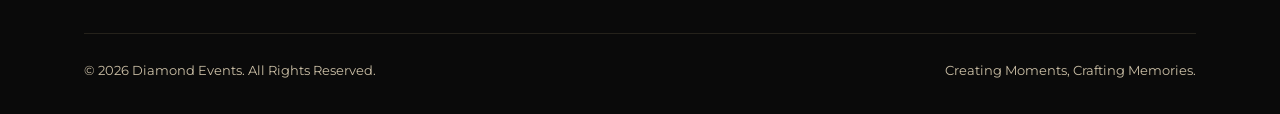
==== commit 70afd749: "Add Instagram side-tab, quick-contact drawer and concierge chat bubble Replaces the single floating " ====
--- a/index.html
+++ b/index.html
@@ -519,10 +519,45 @@
     </div>
   </footer>
 
-  <!-- Floating WhatsApp -->
-  <a class="wa-float" href="https://wa.me/971501412424" target="_blank" rel="noopener" aria-label="WhatsApp">
-    <svg viewBox="0 0 24 24"><path d="M.057 24l1.687-6.163a11.867 11.867 0 01-1.587-5.945C.16 5.335 5.495 0 12.05 0a11.82 11.82 0 018.413 3.488 11.82 11.82 0 013.48 8.414c-.003 6.557-5.338 11.892-11.893 11.892a11.9 11.9 0 01-5.688-1.448L.057 24zm6.597-3.807c1.676.995 3.276 1.591 5.392 1.592 5.448 0 9.886-4.434 9.889-9.885.002-5.462-4.415-9.89-9.881-9.892-5.452 0-9.887 4.434-9.889 9.884a9.86 9.86 0 001.51 5.26l-.999 3.648 3.978-1.607z"/></svg>
+  <!-- Side widgets: Instagram tab, quick-contact drawer, concierge chat -->
+  <a class="side-tab" href="https://www.instagram.com/diamondeventsuae/" target="_blank" rel="noopener" aria-label="Follow Diamond Events on Instagram">
+    <img src="assets/img/icons/instagram.png" alt="" width="20" height="20">
+    <span class="side-tab__label"><bdi dir="ltr">@diamondeventsuae</bdi></span>
   </a>
+
+  <div class="qc" data-qc>
+    <div class="qc__panel">
+      <a class="qc__item" href="tel:+971501412424">
+        <svg viewBox="0 0 24 24" aria-hidden="true"><path d="M6.6 10.8c1.4 2.8 3.7 5.1 6.5 6.5l2.2-2.2c.3-.3.7-.4 1-.2 1.1.4 2.3.6 3.5.6.6 0 1 .4 1 1V20c0 .6-.4 1-1 1C10.6 21 3 13.4 3 4c0-.6.4-1 1-1h3.5c.6 0 1 .4 1 1 0 1.2.2 2.4.6 3.5.1.4 0 .8-.3 1.1L6.6 10.8z"/></svg>
+        <span data-ar><span class="lang-en">Call Us</span><span class="lang-ar">اتصل بنا</span></span>
+      </a>
+      <a class="qc__item" href="contact.html">
+        <svg viewBox="0 0 24 24" aria-hidden="true"><path d="M4 4h16a2 2 0 012 2v12a2 2 0 01-2 2H4a2 2 0 01-2-2V6a2 2 0 012-2zm0 2.24V6h16v.24l-8 6.99-8-6.99zM4 8.51V18h16V8.51l-7.4 6.47a1 1 0 01-1.2 0L4 8.51z"/></svg>
+        <span data-ar><span class="lang-en">Enquiry</span><span class="lang-ar">استفسار</span></span>
+      </a>
+      <a class="qc__item" href="https://wa.me/971501412424" target="_blank" rel="noopener">
+        <svg viewBox="0 0 24 24" aria-hidden="true"><path d="M.057 24l1.687-6.163a11.867 11.867 0 01-1.587-5.945C.16 5.335 5.495 0 12.05 0a11.82 11.82 0 018.413 3.488 11.82 11.82 0 013.48 8.414c-.003 6.557-5.338 11.892-11.893 11.892a11.9 11.9 0 01-5.688-1.448L.057 24zm6.597-3.807c1.676.995 3.276 1.591 5.392 1.592 5.448 0 9.886-4.434 9.889-9.885.002-5.462-4.415-9.89-9.881-9.892-5.452 0-9.887 4.434-9.889 9.884a9.86 9.86 0 001.51 5.26l-.999 3.648 3.978-1.607z"/></svg>
+        <span>WhatsApp</span>
+      </a>
+    </div>
+    <button class="qc__toggle" type="button" data-qc-toggle aria-label="Toggle quick contact" aria-expanded="true">
+      <svg viewBox="0 0 24 24" aria-hidden="true"><path d="M4 4h16a1 1 0 011 1v11a1 1 0 01-1 1H9l-5 4v-4H4a1 1 0 01-1-1V5a1 1 0 011-1z"/></svg>
+    </button>
+  </div>
+
+  <div class="concierge" data-concierge>
+    <button class="concierge__close" type="button" data-concierge-close aria-label="Close">&times;</button>
+    <a class="concierge__bubble" href="https://wa.me/971501412424?text=Hi%20Diamond%20Events%2C%20I%27d%20love%20to%20plan%20my%20event." target="_blank" rel="noopener">
+      <span class="concierge__copy">
+        <strong data-ar><span class="lang-en">Chat with us</span><span class="lang-ar">تحدث معنا</span></strong>
+        <span data-ar><span class="lang-en">Your Event Concierge</span><span class="lang-ar">مستشار فعاليتك</span></span>
+      </span>
+      <span class="concierge__avatar">
+        <svg viewBox="0 0 24 24" aria-hidden="true"><path d="M12 12a5 5 0 100-10 5 5 0 000 10zm0 2c-4.4 0-8 2.2-8 5v1a1 1 0 001 1h14a1 1 0 001-1v-1c0-2.8-3.6-5-8-5z"/></svg>
+        <span class="concierge__badge">1</span>
+      </span>
+    </a>
+  </div>
 
   <script src="assets/js/main.js"></script>
   <script src="assets/js/effects.js"></script>
--- a/assets/css/styles.css
+++ b/assets/css/styles.css
@@ -446,16 +446,91 @@
 .socials svg { width: 18px; height: 18px; fill: currentColor; }
 
 /* -------------------------------------------------------------------------
-   Floating WhatsApp
-   ------------------------------------------------------------------------- */
-.wa-float {
-  position: fixed; bottom: 22px; inset-inline-end: 22px; z-index: 90;
-  width: 58px; height: 58px; border-radius: 50%; background: var(--whatsapp);
-  display: grid; place-items: center; box-shadow: 0 10px 30px -8px rgba(37,211,102,.6);
-  transition: transform .3s;
-}
-.wa-float:hover { transform: scale(1.08); }
-.wa-float svg { width: 30px; height: 30px; fill: #fff; }
+   Side widgets — Instagram tab, quick-contact drawer, concierge bubble
+   ------------------------------------------------------------------------- */
+.side-tab {
+  position: fixed; inset-inline-start: 0; top: 58%; transform: translateY(-50%);
+  z-index: 88; display: flex; flex-direction: column; align-items: center; gap: .6em;
+  background: var(--darker); color: var(--gold-pale); text-decoration: none;
+  padding: 1em .65em; border-radius: 0 14px 14px 0;
+  border: 1px solid rgba(231,205,146,.22); border-inline-start: none;
+  box-shadow: var(--shadow-sm); transition: transform .3s var(--ease), background .3s;
+}
+.side-tab:hover { background: var(--dark); transform: translateY(-50%) translateX(4px); }
+html[dir="rtl"] .side-tab:hover { transform: translateY(-50%) translateX(-4px); }
+.side-tab img { width: 20px; height: 20px; border-radius: 4px; }
+.side-tab__label {
+  writing-mode: vertical-rl; transform: rotate(180deg);
+  font: 600 .68rem/1 var(--sans); letter-spacing: .16em; white-space: nowrap;
+}
+
+.qc {
+  position: fixed; inset-inline-end: 0; top: 50%; transform: translateY(-50%);
+  z-index: 91; display: flex; align-items: stretch;
+}
+.qc__panel {
+  display: flex; flex-direction: column; background: var(--darker);
+  border: 1px solid rgba(231,205,146,.22); border-inline-end: none;
+  border-radius: 14px 0 0 14px; overflow: hidden; box-shadow: var(--shadow);
+  max-width: 200px; transition: max-width .35s var(--ease), opacity .3s var(--ease);
+}
+.qc:not(.is-open) .qc__panel { max-width: 0; opacity: 0; }
+.qc__item {
+  display: flex; align-items: center; gap: .65em; padding: .95em 1.15em;
+  color: var(--gold-pale); text-decoration: none; font: 600 .8rem/1 var(--sans);
+  white-space: nowrap; border-bottom: 1px solid rgba(231,205,146,.12);
+  transition: background .25s, color .25s;
+}
+.qc__item:last-child { border-bottom: none; }
+.qc__item:hover { background: rgba(231,205,146,.1); color: var(--gold-glow); }
+.qc__item svg { width: 18px; height: 18px; fill: currentColor; flex-shrink: 0; }
+.qc__toggle {
+  width: 44px; border: none; flex-shrink: 0; cursor: pointer; color: #fff;
+  background: var(--gold-deep); border-radius: 22px 0 0 22px; box-shadow: var(--shadow-sm);
+  display: grid; place-items: center;
+}
+.qc__toggle svg { width: 19px; height: 19px; fill: currentColor; }
+
+.concierge { position: fixed; bottom: 22px; inset-inline-end: 22px; z-index: 90; }
+.concierge__bubble {
+  position: relative; display: flex; align-items: center; gap: .8em; background: var(--darker);
+  border: 1px solid rgba(231,205,146,.25); border-radius: 999px;
+  padding: .5em .6em .5em 1.2em; text-decoration: none; box-shadow: var(--shadow);
+  transition: transform .3s var(--ease), box-shadow .3s var(--ease);
+}
+html[dir="rtl"] .concierge__bubble { padding: .5em 1.2em .5em .6em; }
+.concierge__bubble:hover { transform: translateY(-3px); box-shadow: 0 20px 40px -14px rgba(0,0,0,.55); }
+.concierge__copy { display: flex; flex-direction: column; line-height: 1.3; }
+.concierge__copy strong { color: var(--gold-pale); font-family: var(--serif); font-size: 1rem; font-weight: 600; }
+.concierge__copy span:last-child { color: #cbbfa6; font-size: .68rem; letter-spacing: .03em; }
+.concierge__avatar {
+  position: relative; width: 46px; height: 46px; border-radius: 50%;
+  background: linear-gradient(135deg, var(--gold), var(--gold-deep));
+  display: grid; place-items: center; flex-shrink: 0;
+}
+.concierge__avatar svg { width: 24px; height: 24px; fill: #fff; }
+.concierge__badge {
+  position: absolute; top: -3px; inset-inline-end: -3px; width: 18px; height: 18px;
+  border-radius: 50%; background: #e63946; color: #fff; font: 700 .62rem/18px var(--sans);
+  text-align: center; border: 2px solid var(--darker);
+}
+.concierge__close {
+  position: absolute; top: -9px; inset-inline-start: -9px; width: 22px; height: 22px;
+  border-radius: 50%; background: var(--cream); border: 1px solid var(--line);
+  color: var(--ink); font-size: .85rem; line-height: 1; cursor: pointer;
+  display: grid; place-items: center; box-shadow: var(--shadow-sm); z-index: 1;
+}
+.concierge.is-closed { display: none; }
+
+@media (max-width: 640px) {
+  .side-tab { top: 68%; padding: .8em .5em; }
+  .side-tab__label { font-size: .6rem; }
+  .concierge__copy { display: none; }
+  .concierge__bubble { padding: .5em; }
+  .qc { top: 40%; }
+  .qc__panel { max-width: 168px; }
+  .qc__item { padding: .8em .9em; font-size: .74rem; }
+}
 
 /* -------------------------------------------------------------------------
    Reveal on scroll
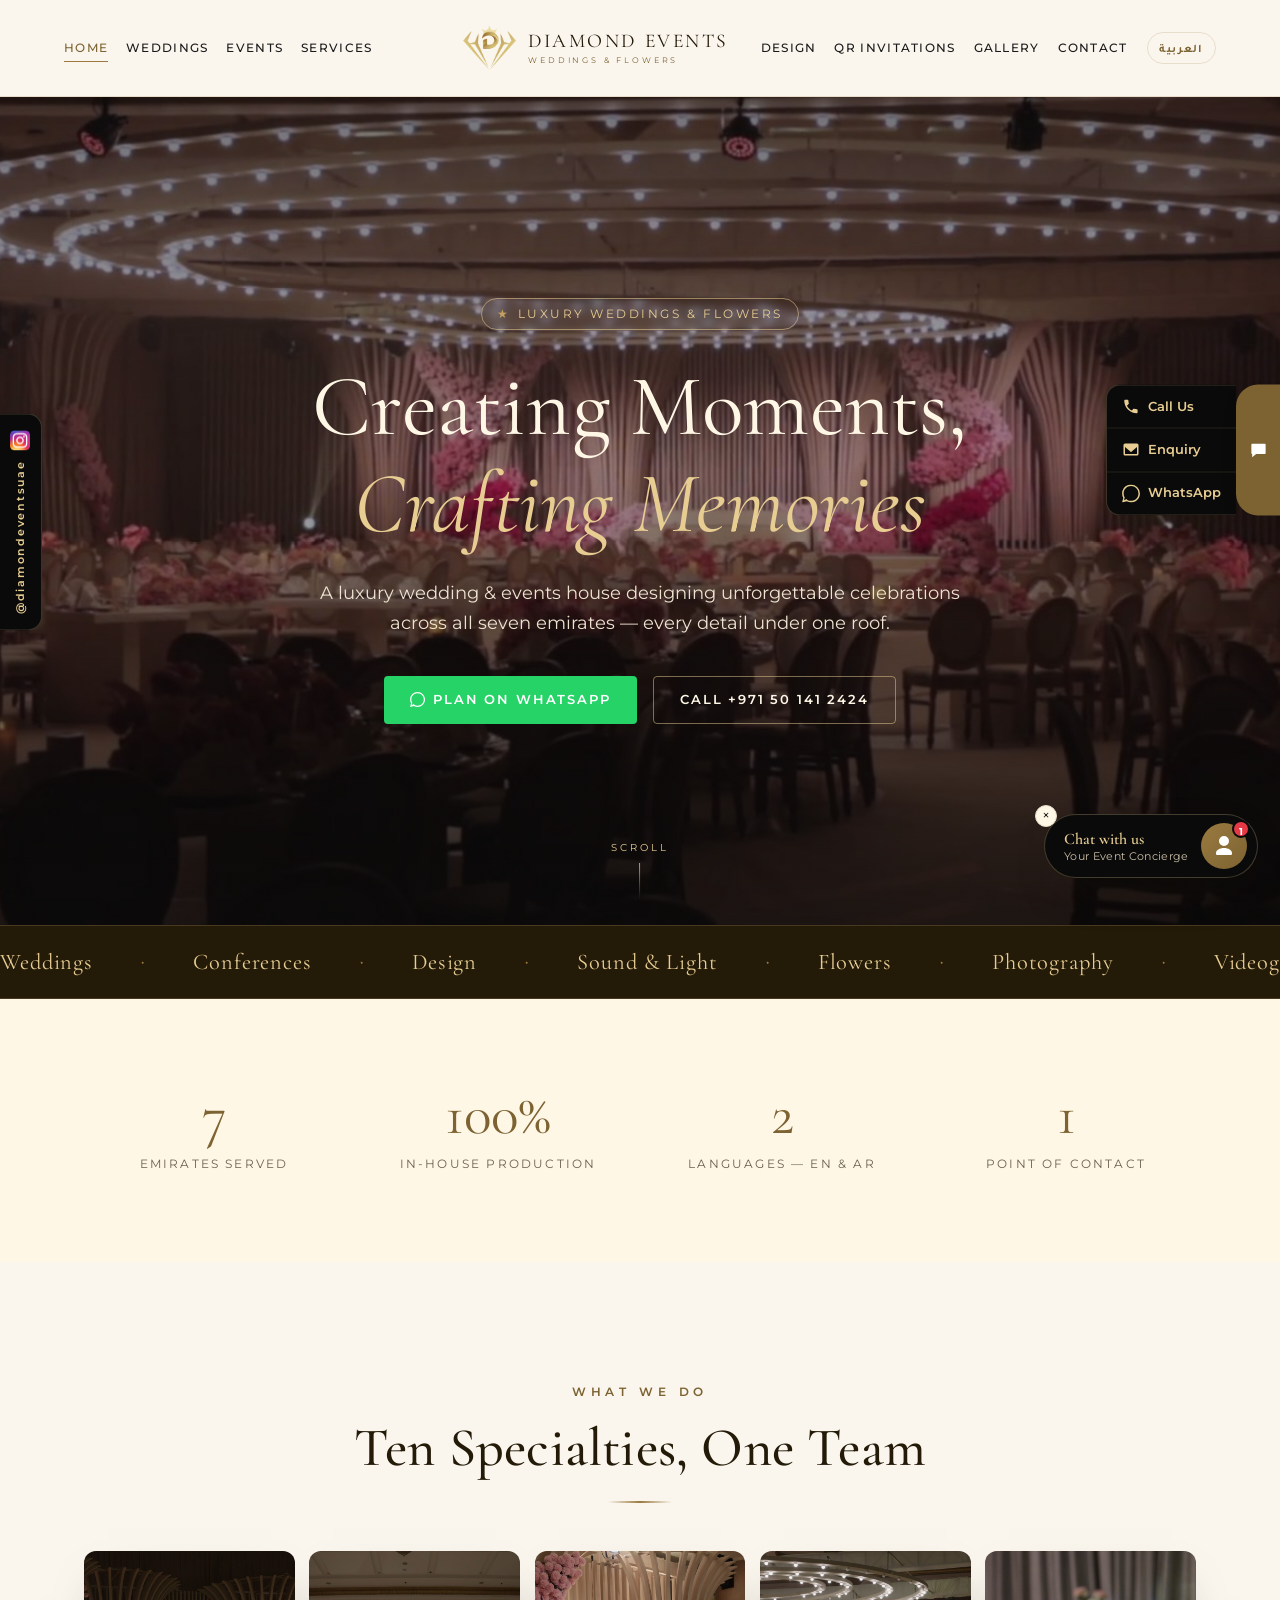
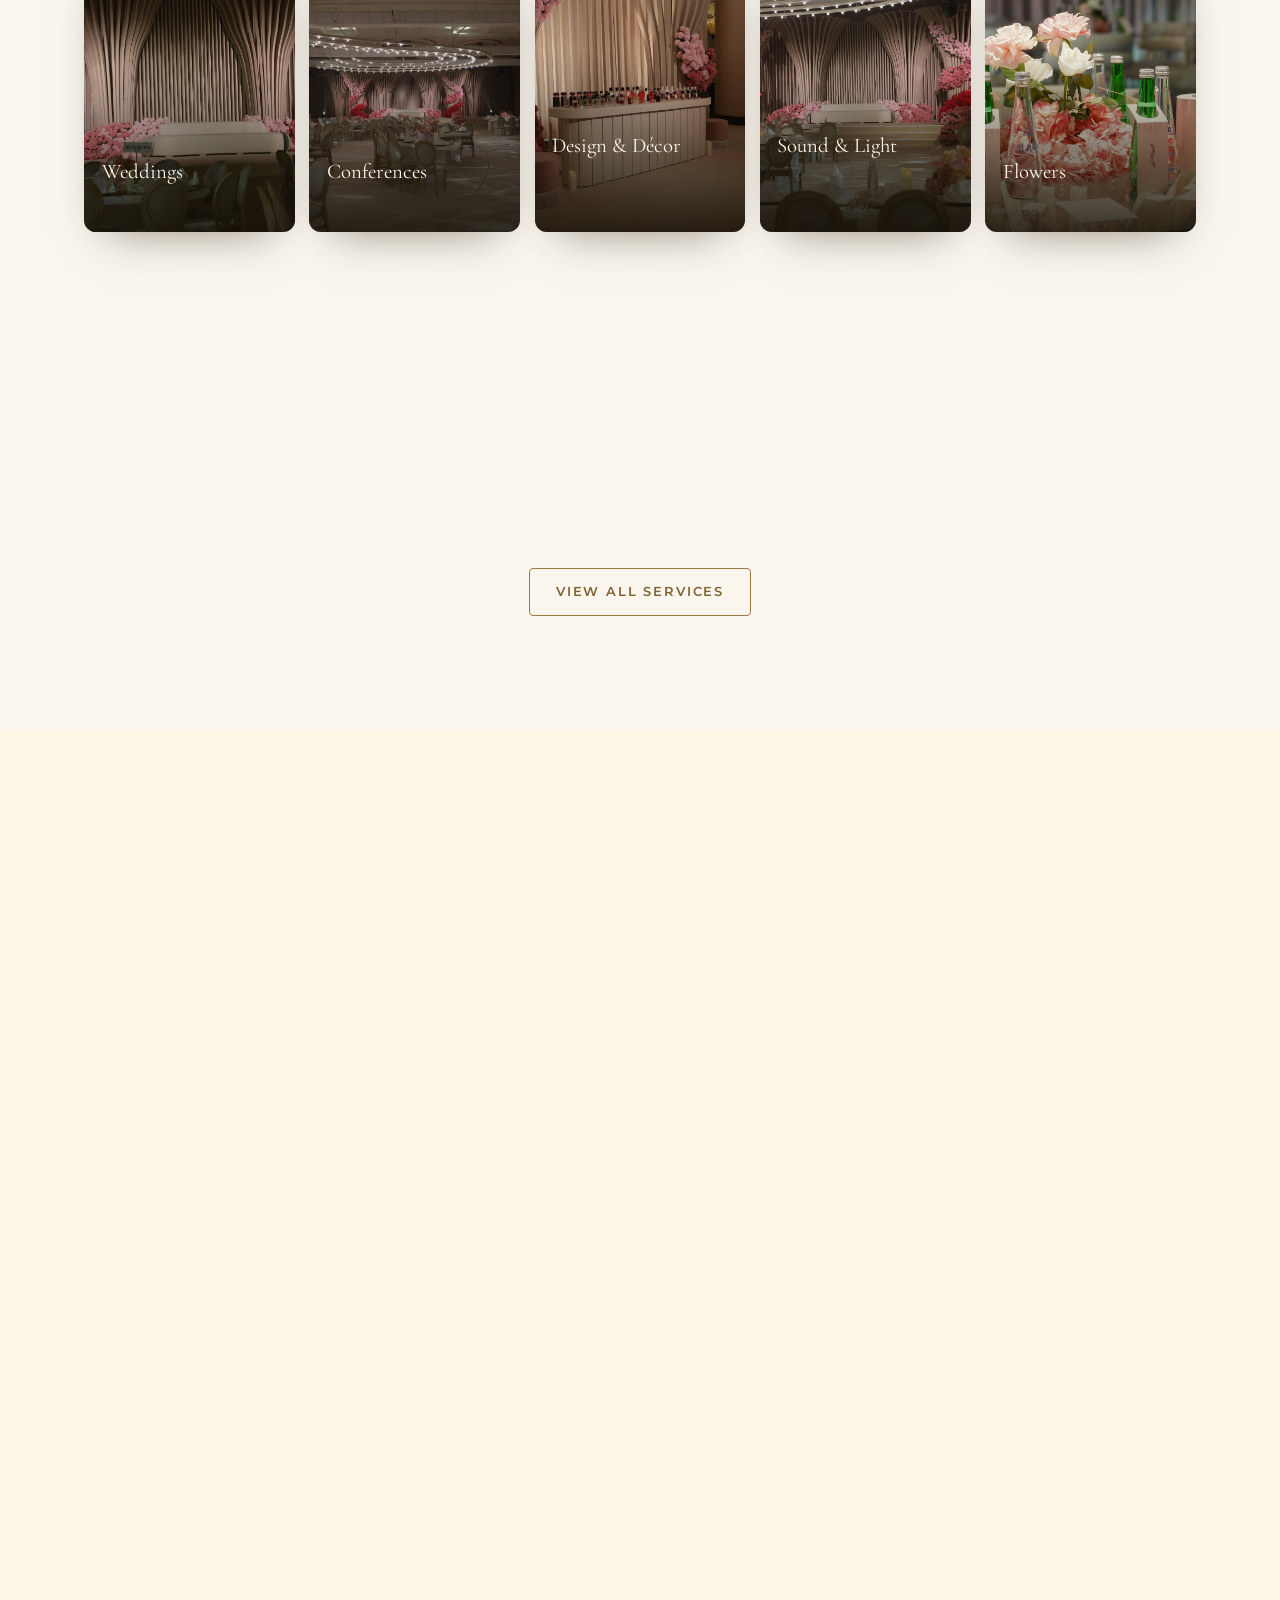
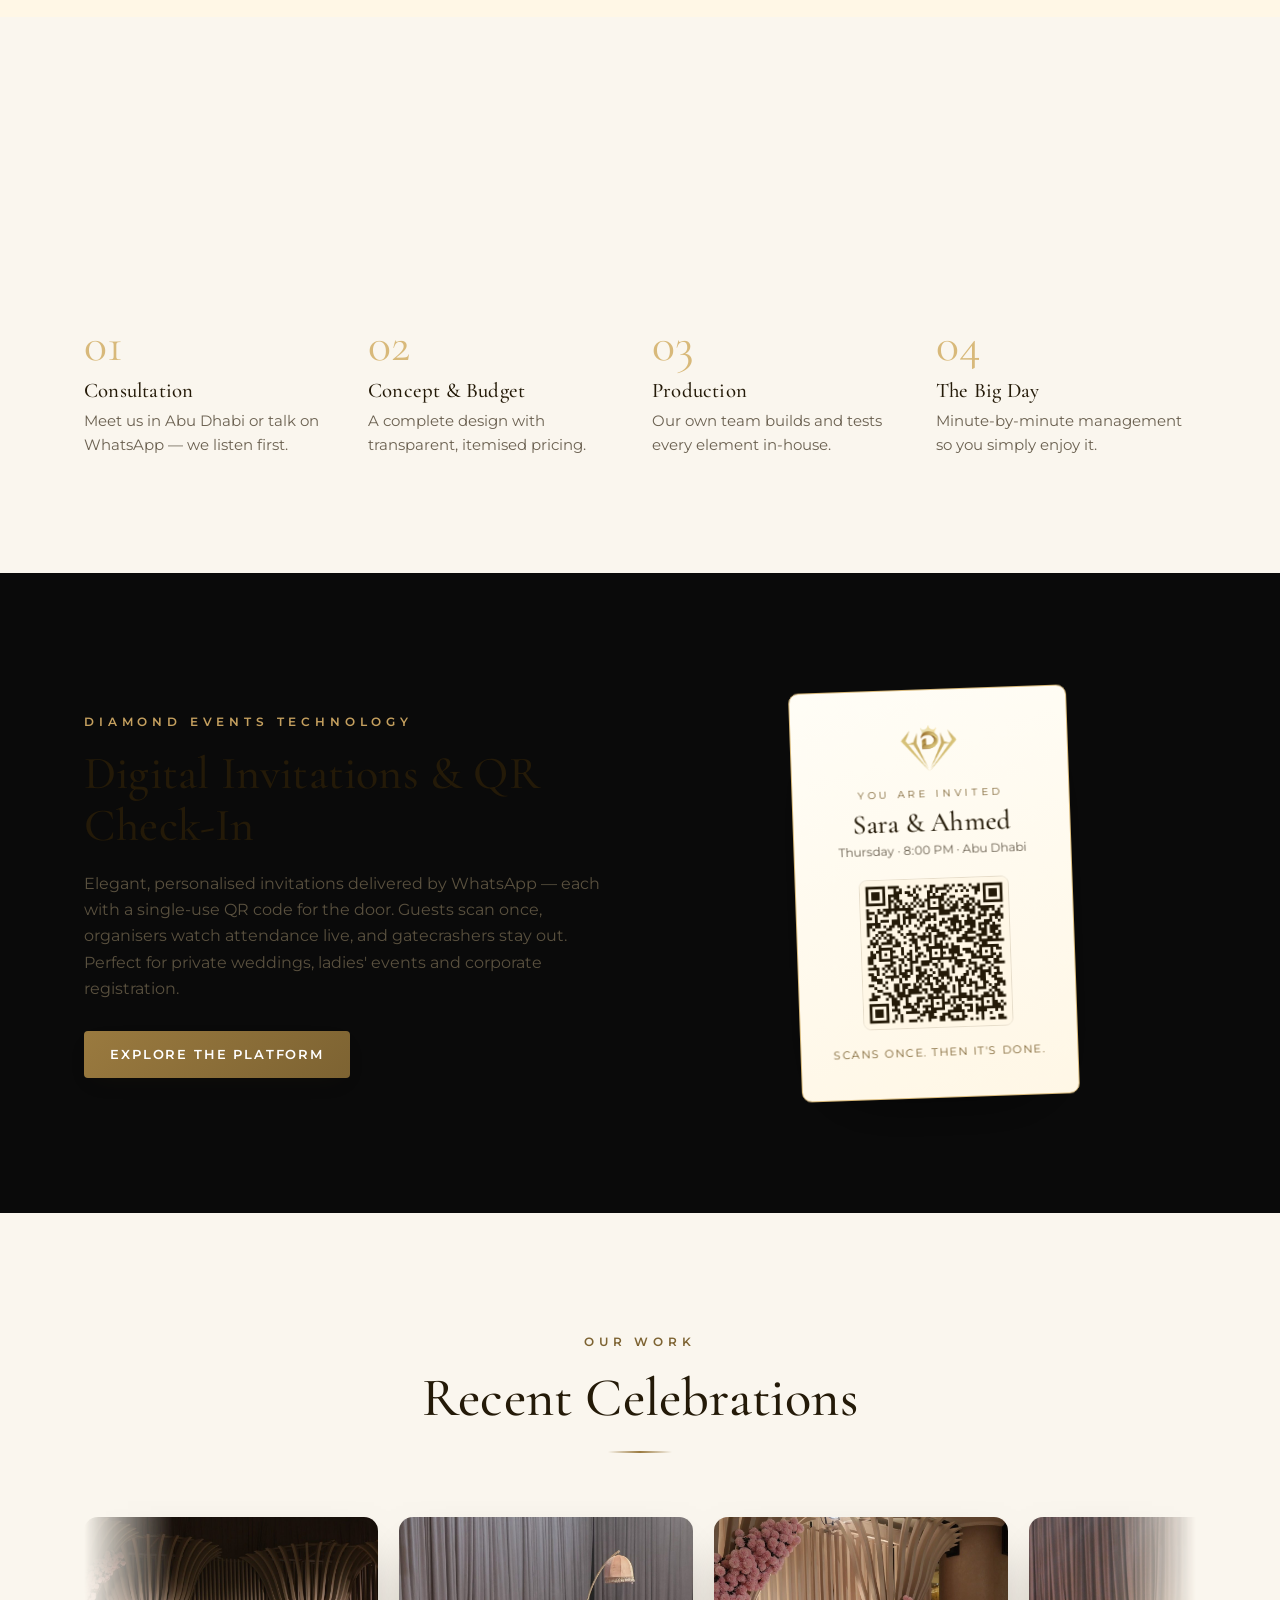
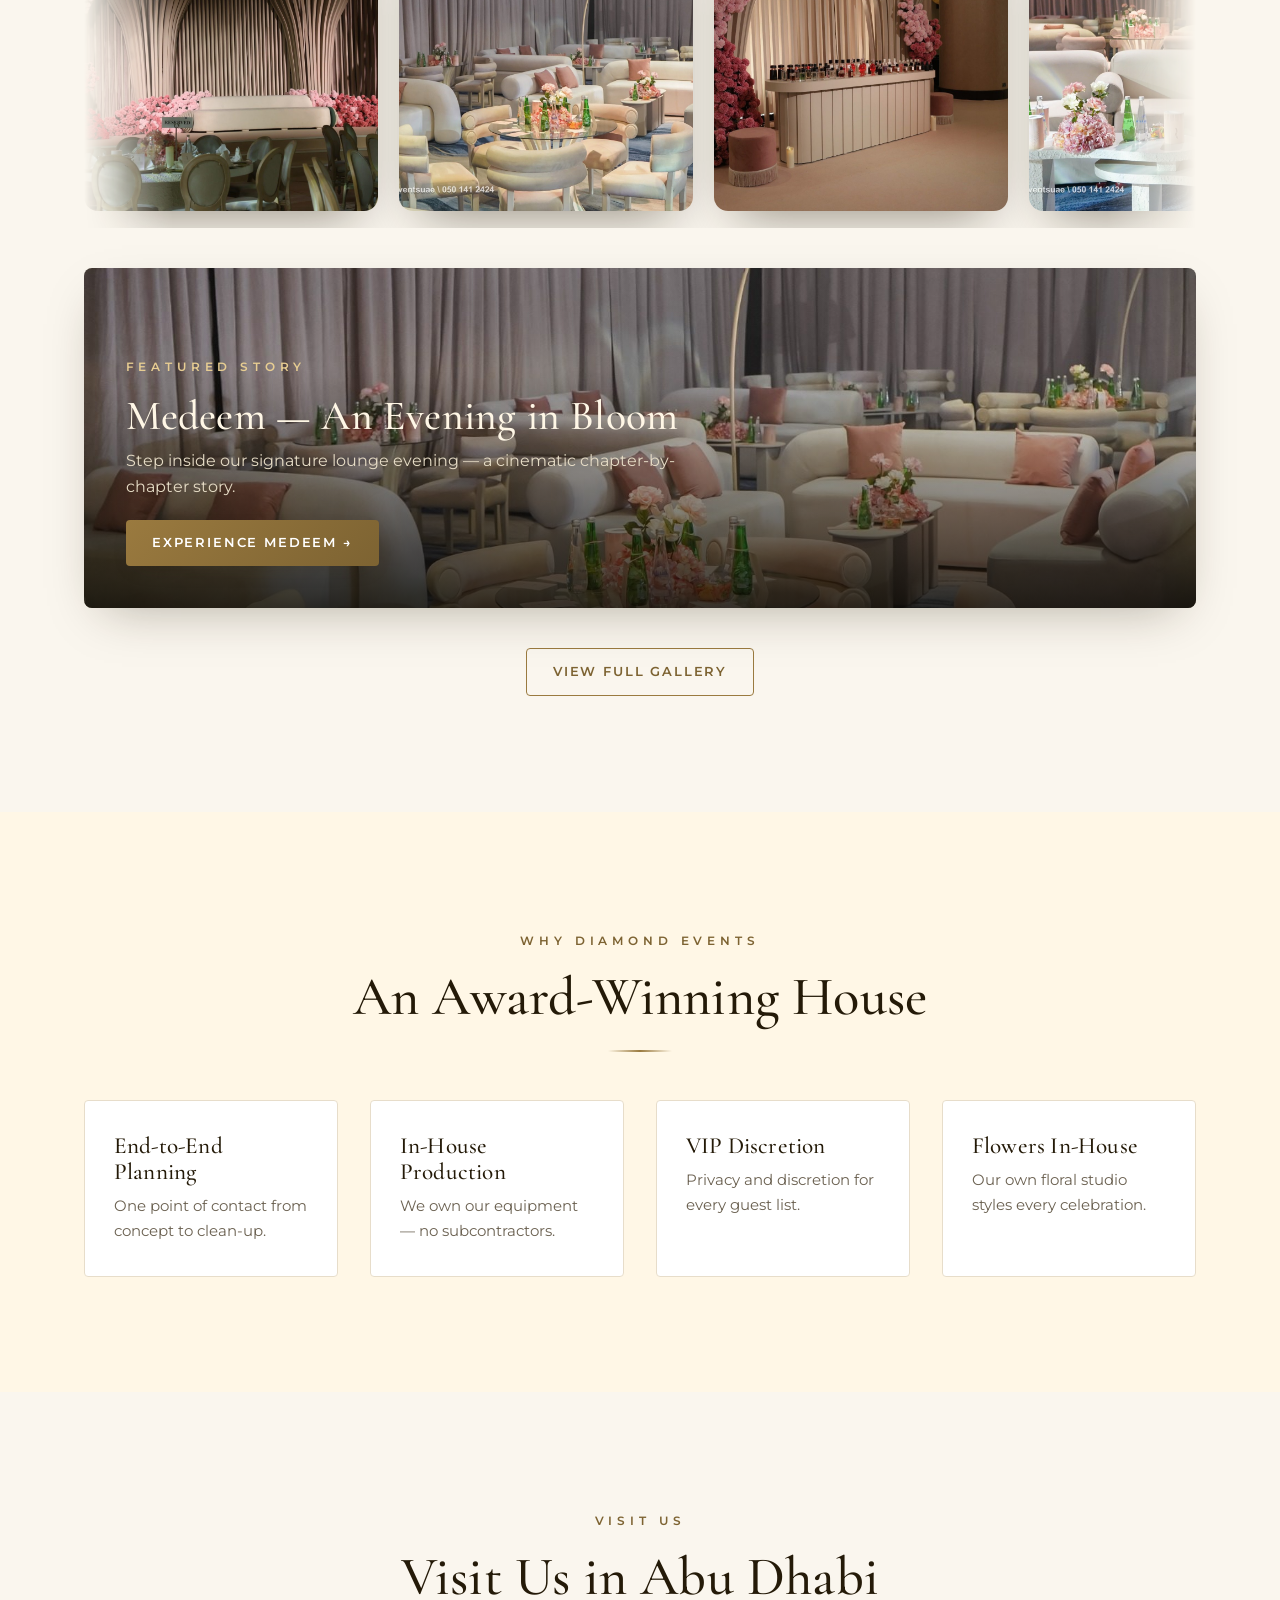
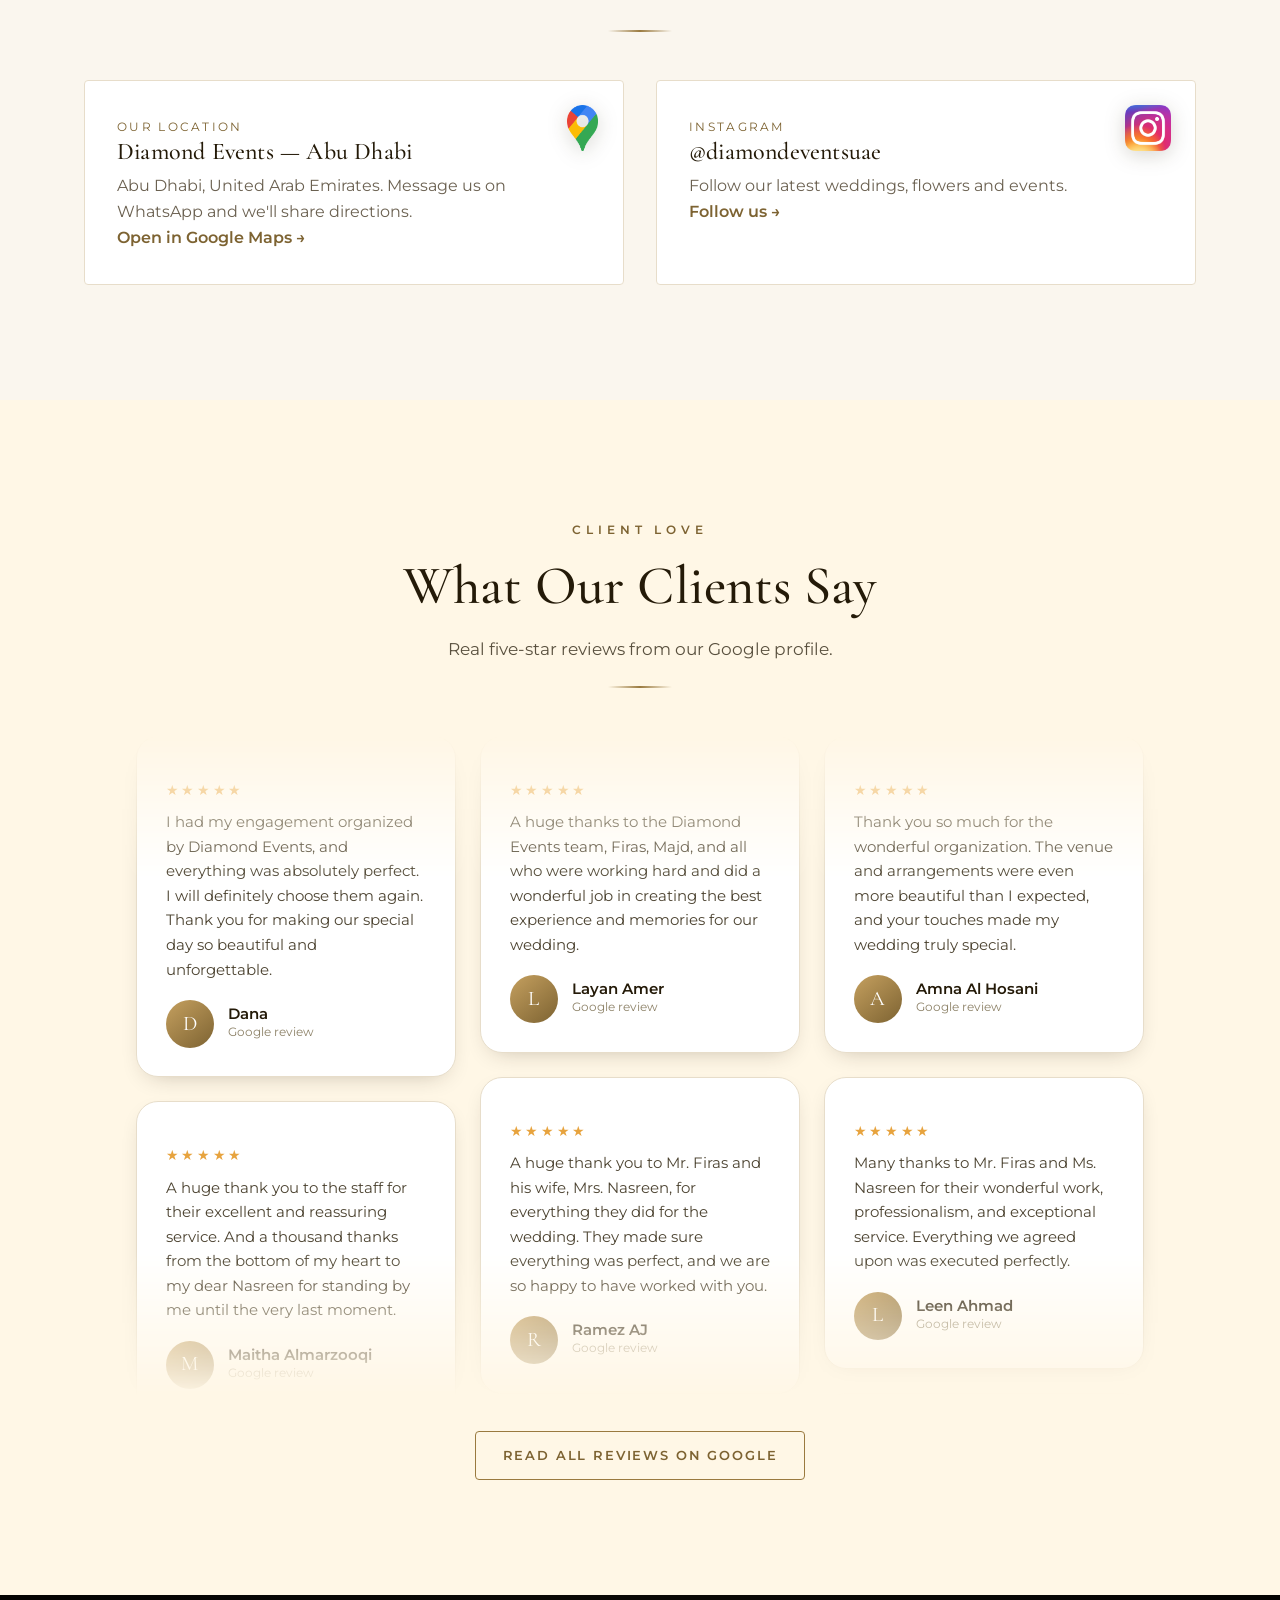
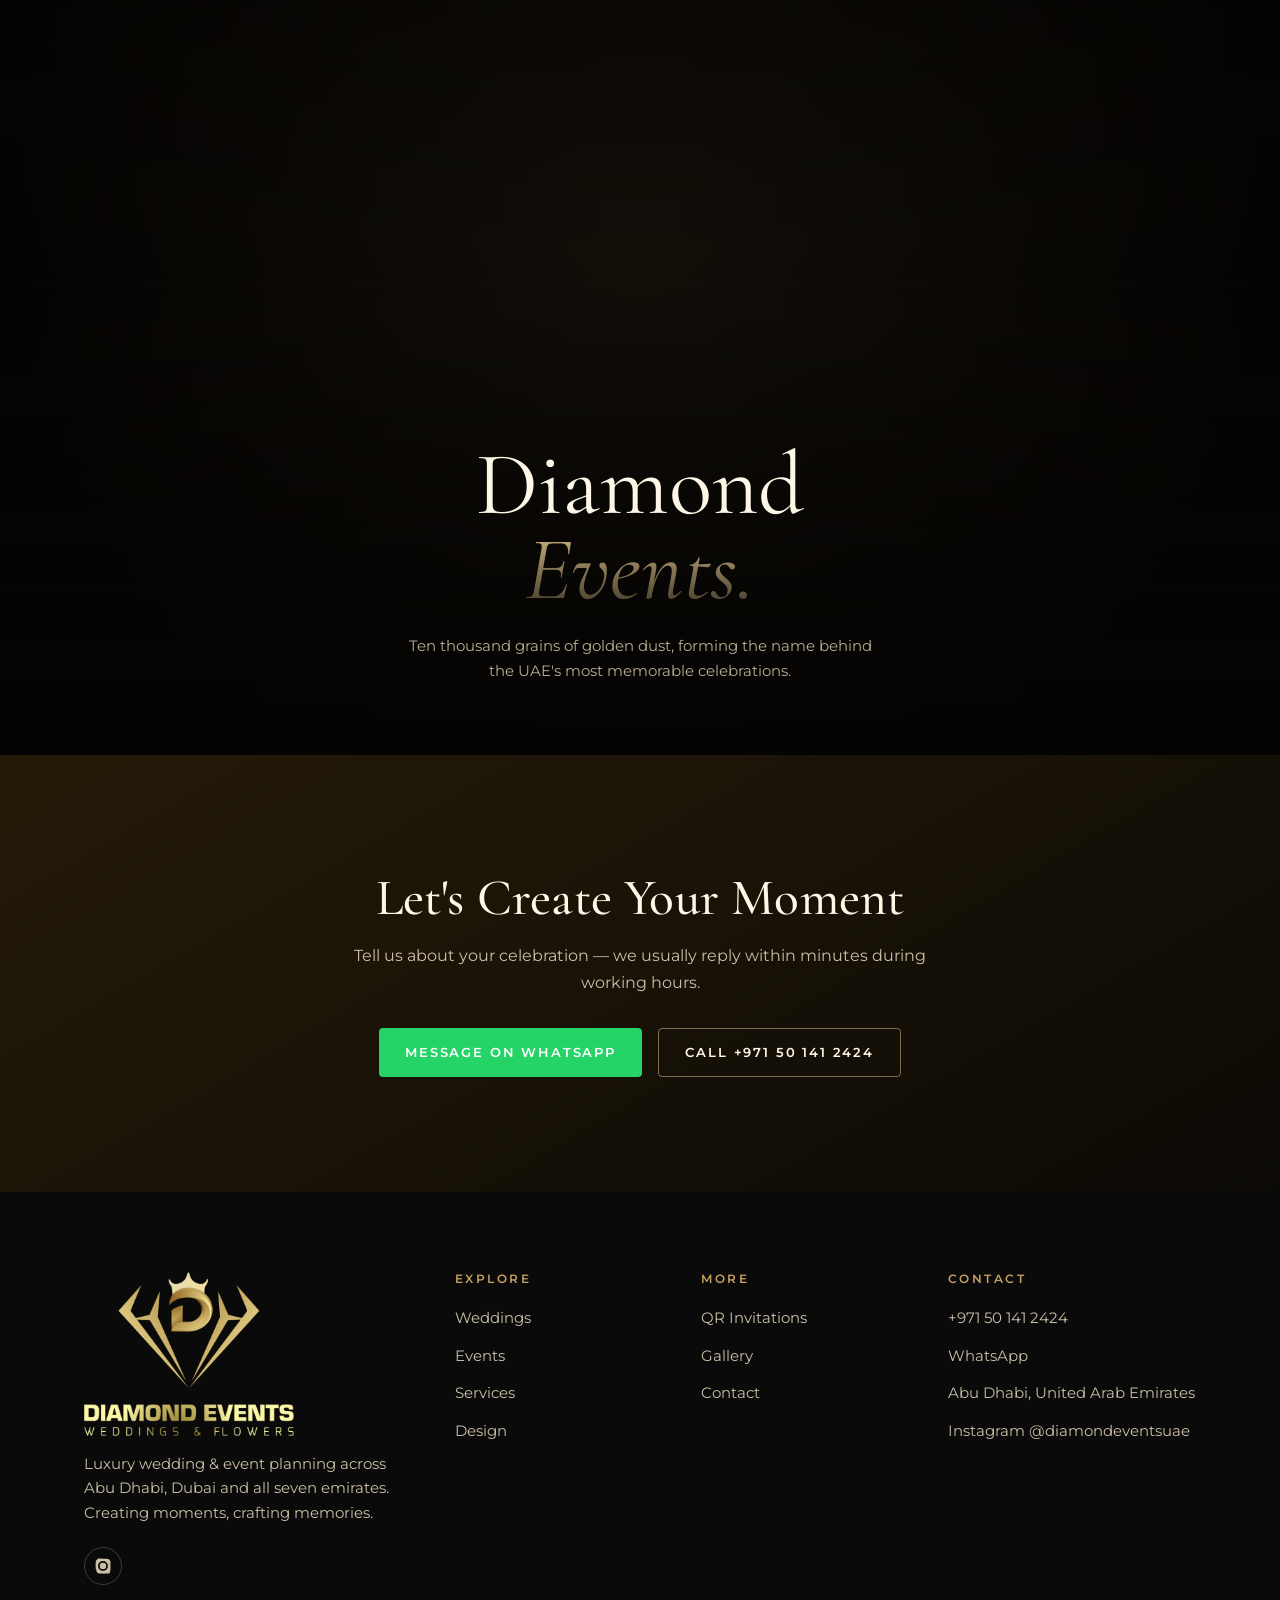
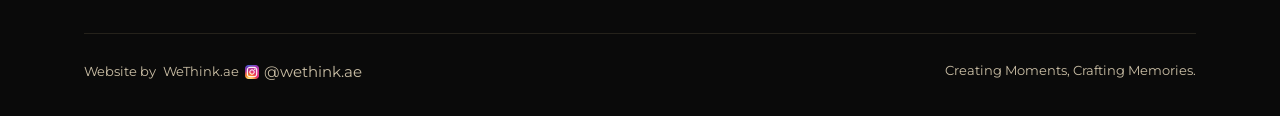
==== commit 770c1dee: "Credit WeThink.ae in footer with Instagram link Replaces the copyright/rights-reserved line with a "" ====
--- a/index.html
+++ b/index.html
@@ -513,7 +513,14 @@
         </div>
       </div>
       <div class="footer__bottom">
-        <span><bdi dir="ltr">© <span data-year>2026</span> Diamond Events.</bdi> <span data-ar><span class="lang-en">All Rights Reserved.</span><span class="lang-ar">جميع الحقوق محفوظة.</span></span></span>
+        <span class="footer__credit">
+          <span data-ar><span class="lang-en">Website by</span><span class="lang-ar">الموقع من تصميم</span></span>
+          <bdi dir="ltr">WeThink.ae</bdi>
+          <a href="https://www.instagram.com/wethink.ae/" target="_blank" rel="noopener" class="footer__credit-ig" aria-label="WeThink.ae on Instagram">
+            <img src="assets/img/icons/instagram.png" alt="" width="14" height="14">
+            <bdi dir="ltr">@wethink.ae</bdi>
+          </a>
+        </span>
         <span data-ar><span class="lang-en">Creating Moments, Crafting Memories.</span><span class="lang-ar">نصنع اللحظات، ونحفظ الذكريات.</span></span>
       </div>
     </div>
--- a/assets/css/styles.css
+++ b/assets/css/styles.css
@@ -441,6 +441,9 @@
 .footer a:hover { color: var(--gold-pale); }
 .footer li { margin-bottom: .7rem; }
 .footer__bottom { border-top: 1px solid rgba(231,205,146,.12); margin-top: 3rem; padding-top: 1.6rem; display: flex; justify-content: space-between; flex-wrap: wrap; gap: 1rem; font-size: .82rem; }
+.footer__credit { display: inline-flex; align-items: center; gap: .5em; flex-wrap: wrap; }
+.footer__credit-ig { display: inline-flex; align-items: center; gap: .35em; }
+.footer__credit-ig img { width: 14px; height: 14px; border-radius: 3px; }
 .socials { display: flex; gap: .8rem; }
 .socials a { width: 38px; height: 38px; border: 1px solid rgba(231,205,146,.25); border-radius: 50%; display: grid; place-items: center; }
 .socials svg { width: 18px; height: 18px; fill: currentColor; }
